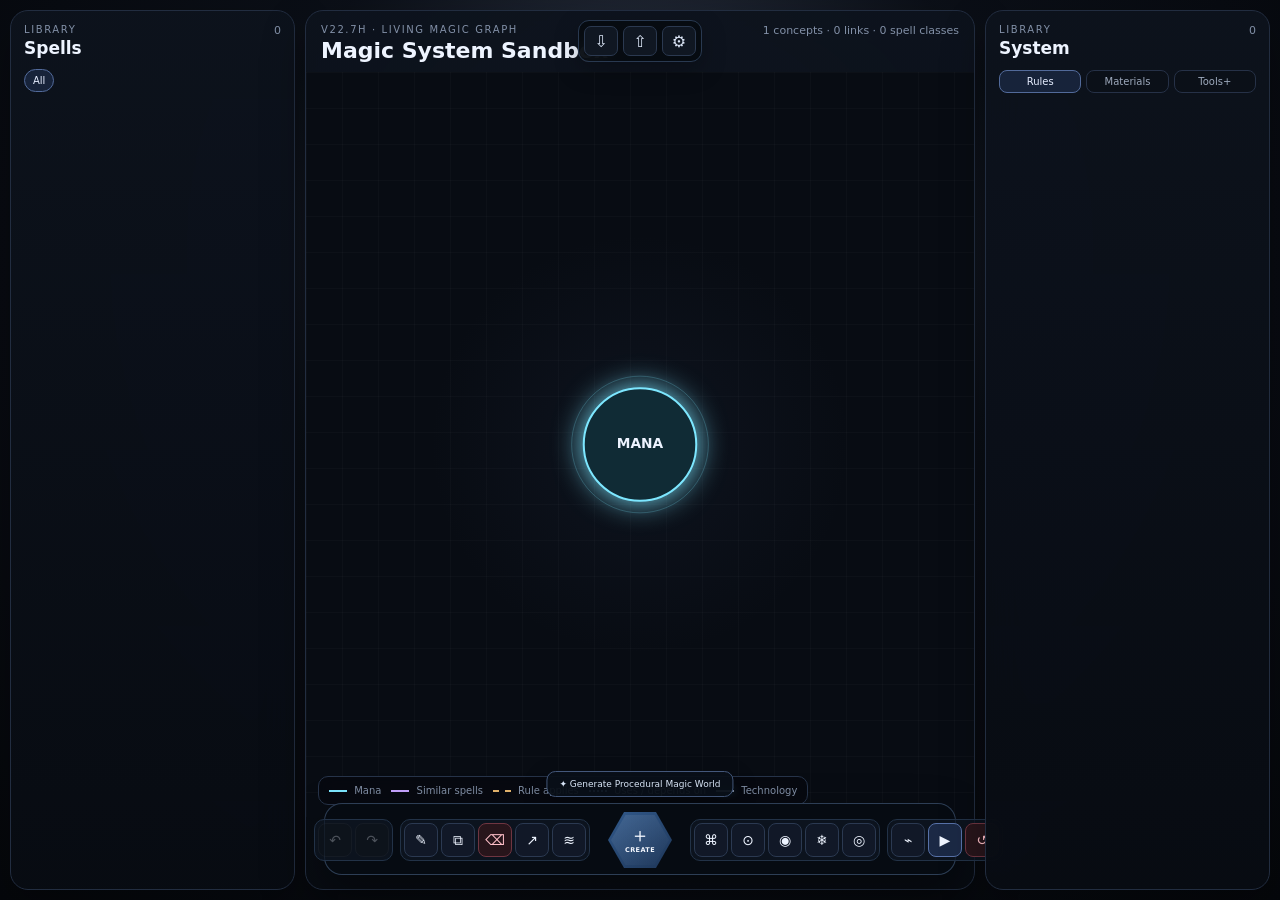
==== docs/index.html @ ac9bc334 "renamed main file to fix (hopefully)" ====
<!doctype html>
<html lang="en">
<head>
<meta charset="utf-8">
<meta name="viewport" content="width=device-width,initial-scale=1">
<title>Magic System Sandbox v22.7h</title>
<link rel="stylesheet" href="css/base.css">
<link rel="stylesheet" href="css/graph.css">
<link rel="stylesheet" href="css/components.css">
</head>
<body>
<audio id="uiClickSound" preload="auto" src="assets/ui-click.mp3"></audio>
<main class="app">
  <aside class="sidebar left">
    <div class="side-title">
      <div>
        <div class="eyebrow">Library</div>
        <h2>Spells</h2>
      </div>
      <span id="spellCount" class="count">0</span>
    </div>
    <div id="classFilters" class="class-filters"></div>
    <div id="spellList" class="library-list"></div>
  </aside>

  <section class="center">
    <header class="topbar">
      <div>
        <div class="eyebrow">V22.7h · Living magic graph</div>
        <h1>Magic System Sandbox</h1>
      </div>
      <div class="status">
        <span id="systemStats">1 node</span>
      </div>
    </header>

    <div class="top-actions" aria-label="Project controls">
        <button id="saveProjectBtn" class="top-action" title="Save graph to a file">⇩<span>Save</span></button>
        <button id="loadProjectBtn" class="top-action" title="Load a saved graph">⇧<span>Load</span></button>
        <button id="settingsBtn" class="top-action" title="Settings">⚙<span>Settings</span></button>
        <input id="loadProjectInput" type="file" accept=".json,.magicgraph" class="hidden">
      </div>
      <div class="graph-wrap">
      <canvas id="graph"></canvas>
      

      <div class="legend">
        <span><i class="line mana"></i> Mana</span>
        <span><i class="line similar"></i> Similar spells</span>
        <span><i class="line applies"></i> Rule applies</span>
        <span><i class="line uses"></i> Uses / depends on</span>
        <span><i class="line technology"></i> Technology</span>
      </div>

      <div id="selectionCard" class="selection-card hidden"></div>

      <div id="createMenu" class="create-menu hidden">
        <div class="eyebrow">Create</div>
        <div class="create-help">
          Build any part of your magic system here. Fields are intentionally flexible:
          spell classes can be anything you invent (Charm, Tool, Ritual, Curse, etc.),
          and names you type into compatibility, composition, source, or requirements can create automatic connections.
        </div>
        <div class="create-grid">
          <button data-create="spell" title="Spell"><b>✦</b><span>Spell</span><small>Castable magic with class, intent, structure, morality and effects.</small></button>
          <button data-create="rule" title="Rule"><b>◇</b><span>Rule</span><small>Laws, restrictions, exceptions, and class-specific behavior.</small></button>
          <button data-create="material" title="Material"><b>◆</b><span>Material</span><small>Magical substances, ingredients, metals, woods and crystals.</small></button>
          <button data-create="magicalObject" title="Magical Object"><b>⌁</b><span>Magical Object</span><small>Wands, artifacts, focuses, enchanted devices and relics.</small></button>
          <button data-create="technique" title="Technique"><b>⟡</b><span>Technique</span><small>Casting methods, disciplines, movements and trained skills.</small></button>
          <button data-create="principle" title="Principle"><b>◈</b><span>Principle</span><small>Underlying magical theories and fundamental behavior.</small></button>
          <button data-create="structure" title="Structure"><b>▦</b><span>Structure</span><small>Schools, governments, guilds, ministries, academies and organizations.</small></button>
          <button data-create="organization" title="Organization"><b>♜</b><span>Organization</span><small>Empires, governments, guilds, companies, orders, alliances and factions.</small></button>
          <button id="createCivilizationUtil" title="Civilization Utils"><b>⌘</b><span>Civilization Utils</span><small>Languages, currencies, diseases, and reusable civilization systems.</small></button>
          <button data-create="life" title="Life"><b>♧</b><span>Life</span><small>Magical species, creatures, plants, beings and magical biology.</small></button>
          <button data-create="place" title="Place"><b>⌖</b><span>Place</span><small>Cities, settlements, schools, countries, dimensions, buildings, landmarks and magical regions.</small></button>
        </div>
        <label class="create-hub-choice">
          <input id="createHubToggle" type="checkbox">
          <span><b>Create Hub</b><small>Create an editable category hub instead of a normal node. Spells already organize themselves through Spell Classes.</small></span>
        </label>
      </div>

      <div id="civilizationUtilModal" class="modal hidden">
        <div class="modal-card civ-util-picker">
          <div class="modal-head">
            <div><div class="eyebrow">V22 Civilization Utils</div><h2>Create Utility</h2></div>
            <button id="closeCivilizationUtil" class="icon-btn">×</button>
          </div>
          <div class="civ-util-grid">
            <button data-civ-util="language"><b>文</b><span>Language</span><small>Scripts, sounds, words and translation mappings.</small></button>
            <button data-civ-util="currency"><b>¤</b><span>Currency</span><small>Symbols, USD equivalents, subdivisions and backing.</small></button>
            <button data-civ-util="disease"><b>✣</b><span>Disease</span><small>Spread, severity, duration, susceptibility and cures.</small></button>
            <button data-civ-util="calendar"><b>◷</b><span>Calendar</span><small>Years, months, eras, holidays and dating conventions.</small></button>
            <button data-civ-util="measurement"><b>↔</b><span>Measurement</span><small>Distance, mass, temperature and civilization-specific units.</small></button>
            <button data-civ-util="legalCode"><b>§</b><span>Legal Code</span><small>Laws, punishments, rights and legal traditions.</small></button>
            <button data-civ-util="rankSystem"><b>♛</b><span>Rank System</span><small>Military, guild, government or social ranks.</small></button>
            <button data-civ-util="communication"><b>⌁</b><span>Communication</span><small>Postal, magical, radio, network or interstellar communication systems.</small></button>
            <button data-civ-util="naming"><b>A</b><span>Naming System</span><small>Names, titles, family patterns and generated naming conventions.</small></button>
            <button id="openSymbolLibrary"><b>✎</b><span>Symbol Library</span><small>Draw reusable symbols for languages, currencies and future utilities.</small></button>
          </div>
        </div>
      </div>

      <div id="symbolLibraryModal" class="modal hidden">
        <div class="modal-card symbol-library-card">
          <div class="modal-head"><div><div class="eyebrow">V22 Shared Assets</div><h2>Symbol Library</h2></div><button id="closeSymbolLibrary" class="icon-btn">×</button></div>
          <div class="symbol-workbench">
            <div class="symbol-painter">
              <div class="symbol-toolbar">
                <button class="symbol-tool active" data-symbol-tool="brush" title="Brush">✎</button>
                <button class="symbol-tool" data-symbol-tool="line" title="Line">╱</button>
                <button class="symbol-tool" data-symbol-tool="circle" title="Circle">○</button>
                <button class="symbol-tool" data-symbol-tool="rect" title="Rectangle">□</button>
                <button class="symbol-tool" data-symbol-tool="fill" title="Fill">▣</button>
                <button class="symbol-tool" data-symbol-tool="eraser" title="Eraser">⌫</button>
                <button id="symbolUndo" title="Undo">↶</button>
                <button id="symbolRedo" title="Redo">↷</button>
                <button id="symbolImportButton" title="Import image">⇧</button>
                <input id="symbolImport" type="file" accept="image/*" hidden>
                <button id="clearSymbol" title="Clear">×</button>
              </div>
              <div class="symbol-settings">
                <label>Color <input id="symbolColor" type="color" value="#f1f5ff"></label>
                <label>Width <input id="symbolWidth" type="range" min="1" max="40" value="10"></label>
              </div>
              <canvas id="symbolCanvas" width="256" height="256"></canvas>
              <div class="symbol-actions"><button id="saveSymbol" class="primary">Save Symbol</button></div>
            </div>
            <div class="symbol-meta">
              <label>Name<input id="symbolName" placeholder="e.g. Vorian A, Cuple Sign"></label>
              <p>Draw with the pointer. Saved symbols can be reused by Languages and Currencies.</p>
              <div id="symbolLibraryList" class="symbol-library-list"></div>
            </div>
          </div>
        </div>
      </div>
      <div id="editorModal" class="modal hidden">
        <div class="editor-shell">
          <div class="modal-card editor-main-card">
            <div class="modal-head">
              <div>
                <div class="eyebrow" id="editorKindLabel">Create</div>
                <div class="editor-title-line">
                  <h2 id="editorTitle">New Node</h2>
                  <button id="previewAutoConnections" class="title-icon-btn" title="Auto-Connections">⌁<span>Auto-Connections</span></button>
                </div>
              </div>
              <button id="closeEditor" class="icon-btn">×</button>
            </div>
            <div id="editorBody"></div>
            <div class="modal-actions editor-actions">
              <button id="inspireEditor" class="spark-btn" title="Fill blank fields with a coherent example">✦ Inspire</button>
              <button id="saveEditor" class="primary">Save</button>
              <button id="cancelEditor" class="ghost">Cancel</button>
            </div>
          </div>

          <aside id="planetPalettePanel" class="planet-palette-panel hidden">
            <div class="auto-panel-head">
              <div><div class="eyebrow">Planet Place</div><h3>Color Map</h3></div>
              <button id="closePlanetPalette" class="icon-btn">×</button>
            </div>
            <p class="auto-panel-help">Controls the procedural globe used when this Place is entered as a Planet or Moon.</p>

            <div class="planet-body-options">
              <label class="life-check"><input id="ePlanetIsMoon" type="checkbox"><span><b>Moon</b><small>A planetary-class body orbiting another authored Planet / Moon.</small></span></label>
              <label id="moonOrbitingWrap" class="moon-orbiting-wrap hidden">Orbiting
                <select id="eMoonOrbiting"><option value="">Choose parent body…</option></select>
              </label>
              <label class="life-check"><input id="ePlanetGasGiant" type="checkbox"><span><b>Gas Giant</b><small>Replace land/ocean terrain with atmospheric gas bands.</small></span></label>
            </div>

            <div id="terrestrialPaletteControls">
            <div class="planet-palette-group">
              <b>Land palette</b>
              <label>Primary <input id="ePlanetLandColor" type="color" value="#5d8f5a"></label>
              <label>Secondary <input id="ePlanetLandColor2" type="color" value="#78915b"></label>
              <label>Accent <input id="ePlanetLandColor3" type="color" value="#8d8655"></label>
            </div>
            <div class="planet-palette-group">
              <b>Ocean palette</b>
              <label>Primary <input id="ePlanetOceanColor" type="color" value="#315f9f"></label>
              <label>Deep ocean <input id="ePlanetOceanColor2" type="color" value="#102f58"></label>
            </div>
            <div class="planet-coverage">
              <label>Land amount <output id="ePlanetLandCoverageOut">45%</output>
                <input id="ePlanetLandCoverage" type="range" min="0" max="100" step="1" value="45">
              </label>
              <label>Ocean amount <output id="ePlanetOceanCoverageOut">55%</output>
                <input id="ePlanetOceanCoverage" type="range" min="0" max="100" step="1" value="55">
              </label>
            </div>
            <label class="life-check"><input id="ePlanetLandEnabled" type="checkbox" checked><span><b>Land enabled</b><small>Disable for ocean worlds.</small></span></label>
            <label class="life-check"><input id="ePlanetOceanEnabled" type="checkbox" checked><span><b>Oceans enabled</b><small>Disable for dry worlds.</small></span></label>
            </div>

            <div id="gasGiantPaletteControls" class="gas-giant-palette hidden">
              <div class="life-role-title">Gas Palette</div>
              <p class="auto-panel-help">Atmospheric bands wrap around the whole globe.</p>
              <div class="planet-palette-group">
                <label>Primary <input id="ePlanetGasColor" type="color" value="#d6b783"></label>
                <label>Secondary <input id="ePlanetGasColor2" type="color" value="#a87a58"></label>
                <label>Accent <input id="ePlanetGasColor3" type="color" value="#eee0b5"></label>
              </div>
              <label>Band contrast <output id="ePlanetGasContrastOut">55%</output>
                <input id="ePlanetGasContrast" type="range" min="0" max="100" value="55">
              </label>
            </div>

            <div class="planet-cloud-controls">
              <div class="life-role-title">Cloud Layer</div>
              <label class="life-check"><input id="ePlanetCloudsEnabled" type="checkbox" checked><span><b>Clouds enabled</b><small>Procedural cloud cover over the planet.</small></span></label>
              <label>Cloud color <input id="ePlanetCloudColor" type="color" value="#eef8ff"></label>
              <label>Cloud coverage <output id="ePlanetCloudCoverageOut">45%</output><input id="ePlanetCloudCoverage" type="range" min="0" max="100" value="45"></label>
              <label>Cloud opacity <output id="ePlanetCloudOpacityOut">38%</output><input id="ePlanetCloudOpacity" type="range" min="0" max="100" value="38"></label>
            </div>
          </aside>

          <aside id="solarSystemEditorPanel" class="solar-system-editor-panel hidden">
            <div class="auto-panel-head">
              <div><div class="eyebrow">Solar System Place</div><h3>Solar System Editor</h3></div>
              <button id="closeSolarSystemEditor" class="icon-btn">×</button>
            </div>
            <p class="auto-panel-help">Author the important parts of this system. Anything you do not specify remains procedural in the viewer.</p>

            <div class="system-editor-section">
              <b>Primary Star</b>
              <label>Star name <input id="eSystemStarName" type="text" placeholder="e.g. Sol, Arcturus, Veyra"></label>
              <label>Spectral preset
                <select id="eSystemStarPreset">
                  <option value="M">M · Red dwarf</option>
                  <option value="K">K · Orange</option>
                  <option value="G" selected>G · Yellow</option>
                  <option value="F">F · Yellow-white</option>
                  <option value="A">A · White</option>
                  <option value="B">B · Blue-white</option>
                  <option value="O">O · Blue</option>
                  <option value="custom">Custom</option>
                </select>
              </label>
              <div class="star-color-row">
                <label>Core <input id="eSystemStarColor" type="color" value="#ffe08a"></label>
                <label>Glow <input id="eSystemStarGlow" type="color" value="#ffbe55"></label>
              </div>
            </div>

            <div class="system-editor-section">
              <div class="section-title-row"><b>Additional Stars</b><small>Binary / multiple-star systems</small></div>
              <div id="systemAdditionalStars" class="system-additional-stars"></div>
              <button id="addSystemStar" type="button" class="compact-action">＋ Add Star</button>
              <small class="side-note">Each additional star is saved as a real Star Place contained by this system.</small>
            </div>

            <div class="system-editor-section">
              <div class="section-title-row"><b>Existing members</b><small>Planets / Stars already in your graph</small></div>
              <div id="systemMemberList" class="system-member-list"></div>
            </div>

            <div class="system-editor-section">
              <div class="section-title-row"><b>Procedural planets</b><small>Viewer-only</small></div>
              <label>Procedural planet count <input id="eSystemGeneratePlanets" type="number" min="0" max="24" step="1" value="0"></label>
              <small class="side-note">These are generated only in the Solar System viewer. They do not create graph nodes. Authored planets are added on top of this count.</small>
            </div>
          </aside>

          <aside id="starEditorPanel" class="star-editor-panel hidden">
            <div class="auto-panel-head">
              <div><div class="eyebrow">Star Place</div><h3>Star Editor</h3></div>
              <button id="closeStarEditor" class="icon-btn">×</button>
            </div>
            <p class="auto-panel-help">Choose a spectral preset or customize the star's visible colors.</p>
            <label>Spectral preset
              <select id="eStarPreset">
                <option value="M">M · Red dwarf</option>
                <option value="K">K · Orange</option>
                <option value="G">G · Yellow</option>
                <option value="F">F · Yellow-white</option>
                <option value="A">A · White</option>
                <option value="B">B · Blue-white</option>
                <option value="O">O · Blue</option>
                <option value="custom">Custom</option>
              </select>
            </label>
            <div class="star-palette-grid">
              <label>Core color <input id="eStarColor" type="color" value="#ffe08a"></label>
              <label>Outer color <input id="eStarColor2" type="color" value="#ffc85a"></label>
              <label>Glow color <input id="eStarGlow" type="color" value="#ffb347"></label>
            </div>
            <label>Relative size <input id="eStarSize" type="range" min="0.4" max="3" step="0.05" value="1"></label>
            <output id="eStarSizeOut">1.00×</output>
          </aside>

          <aside id="megastructureEditorPanel" class="megastructure-editor-panel hidden">
            <div class="auto-panel-head">
              <div><div class="eyebrow">Structure</div><h3>Megastructure Editor</h3></div>
              <button id="closeMegastructureEditor" class="icon-btn">×</button>
            </div>
            <p id="megaEditorIntro" class="auto-panel-help">Choose how this megastructure exists in the world.</p>

            <div id="megaTypeChooser" class="mega-type-chooser">
              <div class="life-role-title">Choose type</div>
              <button id="chooseSeparateMega" type="button">
                <b>Separate Megastructure</b>
                <small>An independent constructed object with its own 3D geometry.</small>
              </button>
              <button id="chooseAttachedMega" type="button">
                <b>Attached Megastructure</b>
                <small>Paints/deforms a Planet, Star, Solar System, or Galaxy host.</small>
              </button>
            </div>

            <div id="megaEditorBody" class="hidden">
            <div class="mega-compact-grid">
            <label>Megastructure scale
              <select id="eMegastructureScale">
                <option value="planetary">Planetary</option>
                <option value="stellar">Stellar</option>
                <option value="solar-system">Solar System</option>
                <option value="galaxy">Galaxy</option>
              </select>
            </label>

            <label>Visual mode
              <select id="eMegaVisualStyle">
                <option value="surface-paint">Painted Surface</option>
                <option value="ring">Orbital Ring</option>
                <option value="shell">Shell / Armor</option>
                <option value="lattice">Paint + Lattice</option>
                <option value="spire">Paint + Spire / Beam</option>
                <option value="swarm">Paint + Swarm</option>
              </select>
            </label>
            </div>

            <div class="mega-palette-grid mega-palette-grid-compact">
              <label>Primary <input id="eMegaColor" type="color" value="#6fdcff"></label>
              <label>Secondary <input id="eMegaColor2" type="color" value="#b8f2ff"></label>
              <label>Glow <input id="eMegaGlow" type="color" value="#73e8ff"></label>
            </div>

            <div class="mega-dominant-debug-panel" id="megaDominantDebugPanel">
              <div class="mega-debug-head">
                <div>
                  <strong>Dominant Color</strong>
                  <small>Seam backfill diagnostic</small>
                </div>
                <span class="mega-debug-badge" id="megaDominantDebugPercent">—%</span>
              </div>
              <div class="mega-debug-body">
                <div class="mega-debug-swatch" id="megaDominantDebugSwatch"></div>
                <div class="mega-debug-values">
                  <b id="megaDominantDebugHex">Not calculated yet</b>
                  <small id="megaDominantDebugSamples">Waiting for texture analysis</small>
                </div>
              </div>
            </div>

            <div class="mega-painter">
              <div class="section-title-row"><b>Megastructure Paint</b><small>Saved with this Structure</small></div>
              <div class="mega-paint-toolbar mega-paint-toolbar-compact">
                <button type="button" class="mega-paint-tool active" data-tool="brush" title="Brush">✎</button>
                <button type="button" class="mega-paint-tool" data-tool="line" title="Line">╱</button>
                <button type="button" class="mega-paint-tool" data-tool="circle" title="Circle">○</button>
                <button type="button" class="mega-paint-tool" data-tool="rect" title="Rectangle">□</button>
                <button type="button" class="mega-paint-tool" data-tool="fill" title="Fill">▣</button>
                <button type="button" class="mega-paint-tool" data-tool="eraser" title="Eraser">⌫</button>
                <button id="eMegaEraserMode" type="button" title="Eraser mode: Object">Object</button>
                <button id="eMegaPaintUndo" type="button" title="Undo painter action">↶</button>
                <button id="eMegaPaintRedo" type="button" title="Redo painter action">↷</button>
                <button id="eMegaImportButton" type="button" title="Import image">⇧</button>
                <input id="eMegaImport" type="file" accept="image/*" hidden>
                <button id="eMegaHeightMode" type="button" title="Toggle Height Map">↕</button>
                <button id="eMegaExpandPaint" type="button" title="Expand painter">⛶</button>
                <button id="eMegaClearPaint" type="button" title="Clear current layer">×</button>
              </div>
              <div class="mega-paint-settings mega-paint-settings-compact">
                <label>Paint color <input id="eMegaPaintColor" type="color" value="#6fdcff"></label>
                <label>Width <input id="eMegaPaintWidth" type="range" min="1" max="40" step="1" value="8"></label>
                <label>Imported size <input id="eMegaImportScale" type="range" min="10" max="100" step="1" value="45"></label>
              </div>
              <div id="megaHeightSettings" class="mega-height-settings hidden">
                <label>Height / indent <output id="eMegaHeightOut">+25</output>
                  <input id="eMegaHeight" type="range" min="-100" max="100" step="1" value="25">
                </label>
                <small>Positive values raise the surface. Negative values create indents.</small>
              </div>
              <div class="mega-paint-workspace">
                <div class="mega-paint-stage">
                  <canvas id="megaPaintCanvas" width="768" height="384"></canvas>
                  <canvas id="megaPlanetGuide" width="768" height="384" aria-hidden="true"></canvas>
                </div>
                <div class="mega-icon-preview-wrap">
                  <b>Solar System icon preview</b>
                  <canvas id="megaIconPreview" width="120" height="120"></canvas>
                  <small>The planet guide is visual only — it cannot intercept painting.</small>
                </div>
              </div>
              <small class="side-note">Your paint is baked into one solid texture when saved. Height Map is a separate deformation layer.</small>
            </div>

            <label>Pattern
              <select id="eMegaPattern">
                <option value="solid">Solid</option>
                <option value="panels">Panels</option>
                <option value="bands">Bands</option>
                <option value="grid">Grid</option>
              </select>
            </label>

            <label>Coverage / visual size <output id="eMegaCoverageOut">25%</output>
              <input id="eMegaCoverage" type="range" min="1" max="100" step="1" value="25">
            </label>

            <label>Opacity <output id="eMegaOpacityOut">80%</output>
              <input id="eMegaOpacity" type="range" min="10" max="100" step="1" value="80">
            </label>
            <label>Detail Level
              <select id="eMegaDetailLevel">
                <option value="1">1 · Coarse</option><option value="2">2 · Normal</option>
                <option value="3" selected>3 · Fine</option><option value="4">4 · Very Fine</option>
                <option value="5">5 · Extreme</option>
              </select>
            </label>
            <label>Cloud Layering
              <select id="eMegaCloudLayer">
                <option value="below">Clouds below megastructure</option>
                <option value="above" selected>Clouds above megastructure</option>
              </select>
            </label>

            <div id="megaAttachmentStatus" class="mega-attachment-status"></div>

            <div id="createdMegastructureControls" class="created-mega-controls hidden">
              <div class="life-role-title">Separate Megastructure</div>
              <p class="side-note">This object exists independently. Link it to a Place to anchor it there, or leave it unlinked for procedural placement.</p>
              <p class="side-note">This megastructure has no same-scale host, so it exists as its own constructed object.</p>

              <label>Created object shape
                <select id="eCreatedMegaShape">
                  <option value="sphere">Sphere</option>
                  <option value="ring">Ring</option>
                  <option value="disc">Disc</option>
                  <option value="cube">Cube</option>
                  <option value="cylinder">Cylinder</option>
                  <option value="torus">Torus</option>
                </select>
              </label>

              <label>Relative object size <output id="eCreatedMegaSizeOut">1.00×</output>
                <input id="eCreatedMegaSize" type="range" min="0.25" max="4" step="0.05" value="1">
              </label>

              <div class="created-mega-3d-help">
                <b>2D Megastructure Blueprint</b>
                <small>Paint the megastructure as a flat design. The planet outline shows its real relative size.</small>
              </div>
              <div class="created-mega-face-title">Surface / Face</div>
              <div id="createdMegaFaceTabs" class="created-mega-face-tabs"></div>
            </div>

            <div class="mega-surface-anchor">
              <b>Planet surface anchor</b>
              <label>Latitude <output id="eMegaLatOut">0°</output>
                <input id="eMegaLat" type="range" min="-90" max="90" step="1" value="0">
              </label>
              <label>Longitude <output id="eMegaLonOut">0°</output>
                <input id="eMegaLon" type="range" min="-180" max="180" step="1" value="0">
              </label>
              <small>Used by planetary Surface Paint, Lattice, and Spire styles.</small>
            </div>
            </div>
          </aside>

          <aside id="autoConnectionsPanel" class="auto-connections-panel auto-connections-drawer hidden">
            <div class="auto-panel-head">
              <div><div class="eyebrow">Before placement</div><h3>Auto-Connections</h3></div>
              <button id="closeAutoConnections" class="icon-btn">×</button>
            </div>
            <p class="auto-panel-help">Review exactly what will be connected when this node is saved. Delete a proposed link or edit it with the same relationship editor used by the Link tool.</p>
            <div id="autoConnectionsList"></div>
            <button id="refreshAutoConnections" class="ghost auto-refresh">↻ Recalculate from fields</button>
          </aside>
        </div>
      </div>
    </div>





      <div id="manualEventModal" class="modal hidden">
        <div class="modal-card manual-event-card">
          <div class="modal-head"><div><div class="eyebrow">Author History</div><h2>Create Timeline Event</h2></div><button id="closeManualEvent" class="icon-btn">×</button></div>
          <div class="manual-event-grid">
            <label>Year<input id="manualEventYear" type="number" step="1"></label>
            <label>Kind<input id="manualEventKind" value="Historical Event" placeholder="Battle, Discovery, Treaty..."></label>
            <label class="full">Title<input id="manualEventTitle" placeholder="Luke Skywalker destroys the Death Star"></label>
            <label class="full">What happens<textarea id="manualEventText" rows="4" placeholder="Luke Skywalker, with help from the Rebel Alliance, destroys the Death Star..."></textarea></label>
            <label>Tone<select id="manualEventTone"><option value="normal">Neutral</option><option value="breakthrough">Positive</option><option value="crisis">Negative</option><option value="major">Major</option></select></label>
            <label>Location<select id="manualEventLocation"><option value="">Automatic / none</option></select></label>
            <div class="full"><b class="manual-subhead">Related nodes / participants</b><div id="manualEventNodes" class="manual-node-picker"></div></div>
            <div class="full manual-impact-grid">
              <label>Population %<input id="manualImpactPopulation" type="number" step="1" value="0"></label>
              <label>Stability<input id="manualImpactStability" type="number" step="1" value="0"></label>
              <label>Economy<input id="manualImpactEconomy" type="number" step="1" value="0"></label>
              <label>Knowledge<input id="manualImpactKnowledge" type="number" step="1" value="0"></label>
              <label>Danger<input id="manualImpactDanger" type="number" step="1" value="0"></label>
              <label>Technology<input id="manualImpactTechnology" type="number" step="1" value="0"></label>
            </div>
          </div>
          <div class="modal-actions"><button id="saveManualEvent" class="primary">Add to History</button><button id="cancelManualEvent" class="ghost">Cancel</button></div>
        </div>
      </div>

      <div id="simulationModal" class="modal hidden worldbuilder-modal v223-fullscreen-sim">
        <div class="simulation-fullscreen-shell">
          <header class="sim-topbar sim-topbar-compact">
            <div class="sim-brand sim-civilization-identity">
              <div class="eyebrow">V22.6 · Living History</div>
              <label class="sim-civ-name-field">
                <span>Civilization</span>
                <input id="simCivName" value="Aetheria">
              </label>
            </div>

            <div class="sim-top-controls sim-top-controls-compact">
              <label>Starting Era
                <select id="simEra">
                  <option>Founding</option>
                  <option>Early Kingdoms</option>
                  <option>Arcane Renaissance</option>
                  <option>Industrial Magic</option>
                </select>
              </label>

              <label>Initial Scale
                <select id="simScale">
                  <option value="small">Small Realm</option>
                  <option value="medium" selected>Kingdom</option>
                  <option value="large">Large Civilization</option>
                </select>
              </label>

              <div class="sim-top-runbar sim-top-runbar-compact">
                <button id="runSimulation" class="primary sim-new-civ-btn">▶ New Civilization</button>
                <button id="simStep1" class="sim-icon-btn" title="+1 Year">+1</button>
                <button id="simStep10" class="sim-icon-btn" title="+10 Years">+10</button>
                <button id="simStep100" class="sim-icon-btn" title="+100 Years">+100</button>
                <button id="simStep1000" class="sim-icon-btn" title="+1000 Years">+1K</button>
                <button id="simAuto" class="sim-icon-btn" title="Auto simulation">▶</button>
                <button id="createTimelineEvent" class="sim-icon-btn" title="Create Timeline Event">＋</button>
              </div>
            </div>

            <button id="closeSimulation" class="icon-btn sim-close-fullscreen" title="Close Simulation">×</button>
          </header>

          <div class="sim-main-layout">
            <aside class="sim-left-column">
              <section id="rapidEventsPanel" class="rapid-events-panel v223-rapid">
                <div class="rapid-events-head">
                  <div><span>LIVE</span><b>Rapid Events</b></div>
                  <button id="toggleRapidEvents">−</button>
                </div>
                <div id="rapidEventsList" class="rapid-events-list"></div>
              </section>

              <section id="simMapDock" class="sim-map-dock planet-view-panel permanent-planet">
                <div class="planet-panel-head sim-map-restored-head">
                  <div class="sim-map-title-block">
                    <div class="eyebrow" id="planetScaleEyebrow">Universe</div>
                    <h3 id="planetName">Universe Map</h3>
                    <span id="planetMeta">Generating world…</span>
                    <div id="galacticCoordinates" class="galactic-coordinates"></div>

                    <div id="historyMapControls" class="history-map-controls">
                      <button id="historyMapToggle" type="button">◷ History</button>
                      <div id="historyMapScrubber" class="history-map-scrubber hidden">
                        <button id="historyMapLive" type="button">LIVE</button>
                        <input id="historyMapYear" type="range" min="0" max="0" value="0">
                        <output id="historyMapYearOut">Year 0</output>
                      </div>
                    </div>
                  </div>

                  <div class="planet-panel-actions sim-map-head-actions">
                    <button id="regenPlanet" class="ghost" title="Regenerate map">↻</button>
                    <button id="planetHome" class="ghost" title="Center map">◎</button>
                    <button id="toggleSimMap" type="button" class="ghost" title="Open map fullscreen">▣</button>
                    <button id="closeSimMapFullscreen" type="button" class="icon-btn hidden" title="Close fullscreen map">×</button>
                  </div>
                </div>

                <div class="planet-stage sim-embedded-planet-stage">
                  <canvas id="planetCanvas"></canvas>
                  <div class="planet-hint">Drag to navigate · Scroll to zoom</div>
                  <div id="planetTooltip" class="planet-tooltip hidden"></div>
                </div>
              </section>
            </aside>

            <main class="sim-center-column">
              <div class="sim-center-header">
                <div id="simSummary" class="sim-summary"></div>

                <div class="sim-dashboard">
                  <div class="sim-stat"><b id="simPop">—</b><span>Population</span></div>
                  <div class="sim-stat"><b id="simStability">—</b><span>Stability</span></div>
                  <div class="sim-stat"><b id="simKnowledge">—</b><span>Arcane Knowledge</span></div>
                  <div class="sim-stat"><b id="simEconomy">—</b><span>Magic Economy</span></div>
                  <div class="sim-stat"><b id="simDanger">—</b><span>Arcane Risk</span></div>
                  <div class="sim-stat"><b id="simTech">—</b><span>Technology</span></div>
                </div>
              </div>

              <section class="sim-timeline-shell">
                <div class="sim-timeline-head">
                  <div>
                    <div class="eyebrow">History</div>
                    <h3>Timeline</h3>
                  </div>
                  <button id="manualEventInline" type="button" class="ghost">＋ Create Event</button>
                </div>
                <div id="simTimeline" class="sim-timeline"></div>
              </section>
            </main>

            <aside class="sim-right-column">
              <div class="sim-inspector-fixed-head">
                <div>
                  <div class="eyebrow">Simulation Inspector</div>
                  <h3 id="simInspectorTitle">World Analysis</h3>
                </div>
                <span class="sim-inspector-live-dot" title="Live simulation"></span>
              </div>

              <div class="sim-inspector-tabs">
                <button class="sim-side-tab active" data-sim-side="world">World State</button>
                <button class="sim-side-tab" data-sim-side="society">Society</button>
                <button class="sim-side-tab" data-sim-side="research">Research</button>
                <button class="sim-side-tab event-tab-button" data-sim-side="event">Event</button>
              </div>

              <div class="sim-side-content">
                <div id="simWorld" class="sim-world"></div>
                <div id="simSociety" class="sim-world hidden"></div>
                <div id="simResearch" class="sim-world hidden"></div>

                <div id="eventInspector" class="sim-world sim-event-inspector-tab hidden">
                  <div class="event-tab-toolbar">
                    <div>
                      <div class="eyebrow">Historical Event</div>
                      <b>Event Inspector</b>
                    </div>
                    <button id="closeEventInspector" class="icon-btn" title="Back to previous inspector">←</button>
                  </div>
                  <div id="eventInspectorBody" class="event-inspector-body"></div>
                </div>
              </div>

              <aside id="simulationInspector" class="simulation-inspector-panel hidden">
                <div class="event-inspector-head">
                  <div><div class="eyebrow">Live Simulation</div><h3>Node Inspector</h3></div>
                  <button id="closeSimulationInspector" class="icon-btn">×</button>
                </div>
                <div id="simulationInspectorBody" class="event-inspector-body"></div>
              </aside>

              <aside id="placeInspector" class="place-inspector-panel hidden">
                <div class="event-inspector-head">
                  <div><div class="eyebrow">Physical Place</div><h3>Place Inspector</h3></div>
                  <button id="closePlaceInspector" class="icon-btn">×</button>
                </div>
                <div id="placeInspectorBody" class="event-inspector-body"></div>
              </aside>

              <div id="simRegions" class="sim-world hidden"></div>
              <div id="simCivGraph" class="sim-civgraph hidden"><canvas id="civGraphCanvas"></canvas></div>
            </aside>
          </div>
        </div>
      </div>

      <div id="auditModal" class="modal hidden">
        <div class="modal-card">
          <div class="modal-head">
            <div>
              <div class="eyebrow">System analysis</div>
              <h2>Magic System Audit</h2>
            </div>
            <button id="closeAudit" class="icon-btn">×</button>
          </div>
          <div id="auditBody" class="audit-body"></div>
        </div>
      </div>

      <div id="settingsModal" class="modal hidden">
        <div class="modal-card link-card">
          <div class="modal-head">
            <div>
              <div class="eyebrow">Graph physics</div>
              <h2>Settings</h2>
            </div>
            <button id="closeSettings" class="icon-btn">×</button>
          </div>
          <div class="editor-grid">
            <label class="full">Node pull strength <span id="pullStrengthValue">100%</span>
              <input id="pullStrengthSlider" type="range" min="0" max="200" value="100" step="5">
            </label>
            <label class="full">Large-graph weakening <span id="largeGraphValue">100%</span>
              <input id="largeGraphSlider" type="range" min="0" max="200" value="100" step="5">
            </label>
            <label>Collision strength
              <select id="collisionStrength">
                <option value="0.5">Soft</option>
                <option value="1" selected>Normal</option>
                <option value="1.5">Strong</option>
                <option value="2">Very Strong</option>
              </select>
            </label>
            <label>Global rule pull
              <select id="globalRulePull">
                <option value="0.2">Very Weak</option>
                <option value="0.375" selected>3/8 Default</option>
                <option value="0.5">Half</option>
                <option value="0.75">Strong</option>
                <option value="1">Normal</option>
              </select>
            </label>
          </div>
          <div class="auto-connection-setting technology-setting">
            <div>
              <b>Technology System <small>(Experimental)</small></b>
              <p>Experimental feature. OFF by default. Enable civilization discoveries, the Technology Tree, and technological Magical Objects. Disabling preserves technology data but removes the live tree from the graph.</p>
            </div>
            <button id="technologyToggle" class="toggle-button">ON</button>
            <div id="technologyStatus" class="full setting-status">Technology simulation is active.</div>
          </div>
          <div class="auto-connection-setting">
            <div>
              <b>Automatic Connections</b>
              <p>Let the sandbox infer relationships from names, spell classes, rules, requirements, composition and compatibility.</p>
            </div>
            <button id="autoConnectionsToggle" class="toggle-button">ON</button>
            <div id="autoConnectionStatus" class="full setting-status">Automatic connections are active.</div>
          </div>
          <div class="modal-actions">
            <button id="resetPhysics" class="ghost">Reset physics</button>
            <button id="saveSettings" class="primary">Save settings</button>
          </div>
        </div>
      </div>

      <div id="autoConnectionModal" class="modal hidden">
        <div class="modal-card link-card">
          <div class="modal-head"><div><div class="eyebrow">Connection behavior</div><h2 id="autoConnectionTitle">Automatic Connections</h2></div><button id="closeAutoConnection" class="icon-btn">×</button></div>
          <p id="autoConnectionExplain" class="decision-copy"></p>
          <div id="autoConnectionChoices" class="decision-choices"></div>
        </div>
      </div>

      <div id="advancementModal" class="modal hidden">
  <div class="modal-card advancement-card">
    <div class="modal-head">
      <div><div class="eyebrow">Technology connection</div><h2>Edit Advancement</h2></div>
      <button id="closeAdvancement" class="icon-btn">×</button>
    </div>
    <div id="advancementPreview" class="link-preview"></div>
    <div class="advancement-editor">
      <label class="advancement-number-label">Advancement
        <input id="advancementValue" type="number" min="0" step="1" value="25" placeholder="e.g. 25, 500, 10000">
      </label>
      <small>No upper limit. Higher Advancement sits farther up the technology line; huge values are visually compressed so the tree stays usable.</small>
    </div>
    <div class="modal-actions">
      <button id="cancelAdvancement" class="ghost">Cancel</button>
      <button id="saveAdvancement" class="primary">Save Advancement</button>
    </div>
  </div>
</div>

<div id="connectionsModal" class="modal hidden">
        <div class="modal-card link-card">
          <div class="modal-head">
            <div>
              <div class="eyebrow">Selected node</div>
              <h2>Connections</h2>
            </div>
            <button id="closeConnections" class="icon-btn">×</button>
          </div>
          <div id="connectionsList" class="connections-list"></div>
        </div>
      </div>

      <div id="linkModal" class="modal hidden">
        <div class="modal-card link-card">
          <div class="modal-head">
            <div>
              <div class="eyebrow">Manual relationship</div>
              <h2>Create Link</h2>
            </div>
            <button id="closeLink" class="icon-btn">×</button>
          </div>
          <div class="editor-grid">
            <label>Relationship label
              <input id="linkLabel" placeholder="made of, requires, enables, derived from...">
            </label>
            <label>Line type
              <select id="linkType">
                <option value="direct">Direct</option>
                <option value="dependency">Dependency</option>
                <option value="influence">Influence</option>
                <option value="relationship">Relationship</option>
                <option value="similarity">Similarity</option>
                <option value="composition">Composition</option>
                <option value="restriction">Restriction</option>
                <option value="opposition">Opposition</option>
                <option value="flow">Flow</option>
                <option value="reference">Reference</option>
                <option value="creation">Creation</option>
                <option value="transformation">Transformation</option>
                <option value="containment">Containment</option>
                <option value="amplification">Amplification</option>
                <option value="cancellation">Cancellation</option>
              </select>
            </label>
            <div id="linkRelationshipFields" class="full relationship-link-fields hidden">
              <label>Relationship type
                <select id="linkRelationshipKind">
                  <option value="separate">Separate</option>
                  <option value="worksFor">Works for</option>
                  <option value="createdBy">Created by</option>
                </select>
              </label>
              <small id="linkRelationshipKindHelp">Independent groups. Positive relations create cooperation; negative relations create disputes, raids, or war.</small>
              <div class="relationship-slider-head"><b>Relationship</b><output id="linkRelationshipOut">0</output></div>
              <input id="linkRelationship" class="relationship-slider" type="range" min="-100" max="100" step="1" value="0">
              <small id="linkRelationshipText">Neutral / mixed relationship.</small>
            </div>
            <label>Strength
              <select id="linkStrength">
                <option value="solid">Solid</option>
                <option value="dashed">Dashed</option>
                <option value="dotted">Dotted</option>
              </select>
            </label>
            <label>Thickness
              <select id="linkThickness">
                <option value="1">Thin</option>
                <option value="1.6" selected>Normal</option>
                <option value="2.4">Strong</option>
                <option value="3.2">Heavy</option>
              </select>
            </label>
            <label>Direction
              <select id="linkDirection">
                <option value="forward">A → B</option>
                <option value="backward">A ← B</option>
                <option value="both">A ↔ B</option>
                <option value="none">Undirected</option>
              </select>
            </label>
            <div class="full link-preview" id="linkPreview"></div>
          </div>
          <div class="modal-actions">
            <button id="saveLink" class="primary">Create link</button>
            <button id="cancelLink" class="ghost">Cancel</button>
          </div>
        </div>
      </div>

    <div class="global-generator">
      <button id="generateMagicSystem" class="global-generator-btn" title="Generate a complete V22 magic world: magic, places, civilizations, organizations, utilities, economy and relationships">✦ Generate Procedural Magic World</button>
    </div>
    <div class="toolbar toolbar-v226">
      <div class="toolbar-wing toolbar-wing-left">
        <div class="toolbar-cluster toolbar-history-cluster">
          <button id="undoBtn" class="toolbtn history-btn" title="Undo (Ctrl/Cmd+Z)" disabled>↶<span>Undo</span></button>
          <button id="redoBtn" class="toolbtn history-btn" title="Redo (Ctrl/Cmd+Y or Cmd+Shift+Z)" disabled>↷<span>Redo</span></button>
        </div>

        <div class="toolbar-cluster toolbar-edit-cluster">
          <button id="editBtn" class="toolbtn">✎<span>Edit</span></button>
          <button id="cloneBtn" class="toolbtn" title="Clone selected node">⧉<span>Clone</span></button>
          <button id="deleteBtn" class="toolbtn danger-tool">⌫<span>Delete</span></button>
          <button id="linkBtn" class="toolbtn" title="Drag node → node to connect. Drag empty space → a connection to remove it.">↗<span>Link</span></button>
          <button id="connectionsBtn" class="toolbtn">≋<span>Connections</span></button>
        </div>
      </div>

      <div class="toolbar-create-center">
        <button id="createBtn" class="create-hex-btn" title="Create">
          <span class="create-hex-plus">＋</span>
          <span class="create-hex-label">Create</span>
        </button>
      </div>

      <div class="toolbar-wing toolbar-wing-right">
        <div class="toolbar-cluster toolbar-view-cluster">
          <button id="organizeBtn" class="toolbtn">⌘<span>Organize</span></button>
          <button id="fitBtn" class="toolbtn">⊙<span>Fit</span></button>
          <button id="inspectBtn" class="toolbtn">◉<span>Inspect</span></button>
          <button id="freezeBtn" class="toolbtn" title="Freeze dynamic movement">❄<span>Freeze</span></button>
          <button id="pulseBtn" class="toolbtn">◎<span>Pulse Web</span></button>
        </div>

        <div class="toolbar-cluster toolbar-system-cluster">
          <button id="auditBtn" class="toolbtn" title="Analyze magic system">⌁<span>Audit</span></button>
          <button id="simulateBtn" class="toolbtn strong" title="Simulate a civilization using this magic system">▶<span>Simulate</span></button>
          <button id="resetSystemBtn" class="toolbtn danger-tool" title="Reset magic system to Mana only">↺<span>Reset</span></button>
        </div>
      </div>
    </div></div>
  </section>

  <aside class="sidebar right">
    <div class="side-title">
      <div>
        <div class="eyebrow">Library</div>
        <h2>System</h2>
      </div>
      <span id="systemCount" class="count">0</span>
    </div>
    <div class="tabs">
      <button class="tab active" data-tab="rules">Rules</button>
      <button class="tab" data-tab="materials">Materials</button>
      <button class="tab" data-tab="tools">Tools+</button>
    </div>
    <div id="systemList" class="library-list"></div>
  </aside>
</main>
<div id="megaPainterBackdrop" class="mega-painter-backdrop hidden"></div>
<script src="js/data.js"></script>
<script src="js/graph.js"></script>
<script src="js/editors.js"></script>
<script src="js/app.js"></script>
</body>
</html>
---- docs/css/base.css ----
:root{
  --bg:#06080d;--panel:#0c121b;--panel-2:#111927;--panel-3:#0a0f17;
  --text:#eef4ff;--muted:#8290a7;--border:#222d40;--border-strong:#34435f;
  --accent:#9caeff;--mana:#7de7ff;--spell:#c6a4ff;--rule:#e6b66d;--material:#7ed4a7;
  --tool:#8db7ff;--technique:#f29fc3;--principle:#f0d36c;--danger:#ff8494;
}
*{box-sizing:border-box}
html,body{margin:0;height:100%;background:
radial-gradient(circle at 50% 28%,rgba(33,49,79,.48) 0,rgba(10,14,22,.92) 42%,#05070b 100%);
color:var(--text);font-family:Inter,ui-sans-serif,system-ui,Arial,sans-serif}
button,input,textarea,select{font:inherit}
button{cursor:pointer}
.hidden{display:none!important}
.eyebrow{font-size:10px;letter-spacing:.16em;text-transform:uppercase;color:var(--muted)}
h1,h2,h3{margin:3px 0 0}
h1{font-size:22px}h2{font-size:17px}
.primary,.ghost,.icon-btn{
  border:1px solid var(--border-strong);border-radius:10px;padding:9px 12px;color:var(--text);background:#121a27
}
.primary{background:#26385e;border-color:#49659b}
.icon-btn{width:34px;height:34px;padding:0}
input,textarea,select{
  width:100%;margin-top:5px;padding:9px;border:1px solid #2a364d;border-radius:9px;background:#070b11;color:var(--text);
  resize:vertical
}
label{display:block;font-size:11px;color:#cbd5e6}
---- docs/css/graph.css ----
.app{height:100vh;display:grid;grid-template-columns:285px minmax(0,1fr) 285px;gap:10px;padding:10px;overflow:hidden}
.sidebar,.center{
  border:1px solid var(--border);border-radius:18px;background:linear-gradient(180deg,rgba(13,19,29,.96),rgba(8,12,19,.94));
  backdrop-filter:blur(18px);box-shadow:0 18px 45px rgba(0,0,0,.28)
}
.sidebar{padding:13px;overflow:auto}
.center{min-width:0;display:flex;flex-direction:column;position:relative;padding-bottom:72px}
.topbar,.side-title,.modal-head{display:flex;align-items:flex-start;justify-content:space-between;gap:10px}
.topbar{padding:13px 15px 9px}
.status,.count{font-size:11px;color:var(--muted)}
.graph-wrap{position:relative;flex:1;min-height:0;overflow:hidden;background:
radial-gradient(circle at 50% 50%,rgba(57,72,112,.12),transparent 42%),
linear-gradient(rgba(255,255,255,.018) 1px,transparent 1px),
linear-gradient(90deg,rgba(255,255,255,.018) 1px,transparent 1px),#080c13;background-size:auto,36px 36px,36px 36px}
canvas{display:block;width:100%;height:100%}
.legend{
  position:absolute;left:12px;bottom:12px;display:flex;gap:10px;flex-wrap:wrap;padding:8px 10px;border:1px solid #27344a;
  border-radius:10px;background:rgba(7,10,16,.88);font-size:10px;color:var(--muted);backdrop-filter:blur(10px)
}
.line{display:inline-block;width:18px;border-top:2px solid;margin-right:4px;transform:translateY(-2px)}
.line.mana{border-color:var(--mana)}.line.similar{border-color:var(--spell)}
.line.applies{border-color:var(--rule);border-top-style:dashed}.line.uses{border-color:#8ba4d4;border-top-style:dotted}
.selection-card{
  position:absolute;right:12px;top:12px;width:min(320px,calc(100% - 24px));padding:12px;border:1px solid #31405c;
  border-radius:13px;background:rgba(8,13,21,.97);font-size:11px;z-index:6;box-shadow:0 18px 50px rgba(0,0,0,.32)
}
.selection-card h3{font-size:15px;margin:0 0 7px}.selection-card p{margin:5px 0;color:#a7b2c5;line-height:1.45}
@media(max-width:1100px){.app{grid-template-columns:235px minmax(0,1fr) 235px}}
@media(max-width:800px){.app{grid-template-columns:1fr;height:auto;overflow:auto}.center{height:720px;order:-1}.sidebar{max-height:450px}}
---- docs/css/components.css ----
.class-filters{display:flex;gap:5px;flex-wrap:wrap;margin:11px 0}
.class-chip,.tab{border:1px solid #263147;background:#0b1018;color:#9da9bc;border-radius:999px;padding:5px 8px;font-size:10px}
.class-chip.active,.tab.active{border-color:#526a9a;background:#17233a;color:#e6edff}
.library-list{display:flex;flex-direction:column;gap:7px}
.library-item{border:1px solid #202a3b;background:#0a0f17;border-radius:11px;padding:9px;cursor:pointer;transition:.15s ease}
.library-item:hover{border-color:#425579;background:#0e1622;transform:translateY(-1px)}
.library-item.selected{border-color:#7089bf;background:#101a2b}
.library-item strong{display:block;font-size:12px}.library-item small{display:block;margin-top:3px;color:var(--muted)}
.tags{display:flex;gap:4px;flex-wrap:wrap;margin-top:6px}.tag{font-size:9px;border:1px solid #29364c;border-radius:999px;padding:2px 6px;color:#aab6cc}
.tabs{display:flex;gap:5px;margin:12px 0}.tab{border-radius:8px;flex:1}
.toolbar{
  position:absolute;left:50%;bottom:10px;transform:translateX(-50%);display:flex;align-items:center;gap:9px;z-index:20;
  padding:8px 10px;border:1px solid #2d3c56;border-radius:16px;background:rgba(8,12,18,.95);
  box-shadow:0 18px 50px rgba(0,0,0,.42);backdrop-filter:blur(16px)
}
.toolgroup{display:flex;gap:5px}.toolbtn{
  height:42px;border:1px solid #2b3951;background:#111827;color:var(--text);border-radius:10px;padding:6px 9px;display:flex;gap:6px;align-items:center
}
.toolbtn span{font-size:10px;color:#aeb8ca}.toolbtn:hover{border-color:#526c9d;background:#172237}
.toolbtn.strong{border-color:#5771a8;background:#1b2945}.toolbtn.pulse{height:48px;border-color:#5e77ad;background:#202e4a}
.toolbtn.active{border-color:#8ea5db;background:#26385d;box-shadow:0 0 0 1px rgba(156,174,255,.15),0 0 20px rgba(110,135,210,.12)}
.create-menu{
  position:absolute;left:50%;bottom:16px;transform:translateX(-50%);z-index:40;width:min(510px,calc(100% - 28px));padding:12px;
  border:1px solid #2a3850;border-radius:16px;background:rgba(8,12,18,.98);box-shadow:0 24px 70px rgba(0,0,0,.5)
}
.create-grid{display:grid;grid-template-columns:repeat(3,1fr);gap:7px;margin-top:8px}
.create-grid button{min-height:76px;text-align:left;border:1px solid #27344b;border-radius:11px;background:#0d1420;color:var(--text);padding:9px}
.create-grid button:hover{border-color:#546c9b;background:#152136}.create-grid b{display:block;font-size:17px}.create-grid span{display:block;margin-top:4px;font-size:12px}.create-grid small{display:block;margin-top:2px;color:var(--muted);font-size:9px}
.modal{position:absolute;inset:0;z-index:60;display:flex;align-items:center;justify-content:center;background:rgba(2,4,8,.68);backdrop-filter:blur(6px)}
.modal-card{width:min(600px,calc(100% - 28px));max-height:86%;overflow:auto;border:1px solid #30415f;border-radius:17px;background:#0b111a;padding:14px;box-shadow:0 30px 90px rgba(0,0,0,.62)}
.editor-grid{display:grid;grid-template-columns:1fr 1fr;gap:9px 10px;margin-top:12px}.full{grid-column:1/-1}
.check-grid{display:grid;grid-template-columns:1fr 1fr;gap:6px;max-height:150px;overflow:auto;padding:8px;border:1px solid #273249;border-radius:9px;background:#070b11;margin-top:5px}
.check-row{display:flex;align-items:center;gap:6px;font-size:10px;color:#c6cfdf}.check-row input{width:auto;margin:0}
.modal-actions{display:flex;gap:8px;margin-top:13px}.modal-actions>*{flex:1}
.link-preview{display:flex;align-items:center;justify-content:center;min-height:50px;border:1px solid #31435f;border-radius:10px;background:#091019;color:#d4dced}
.connections-list{display:flex;flex-direction:column;gap:8px;margin-top:12px}
.connection-row{display:grid;grid-template-columns:minmax(0,1fr) auto;gap:10px;align-items:center;padding:10px;border:1px solid #27344a;border-radius:11px;background:#0a0f17}
.connection-row strong{display:block;font-size:12px}.connection-row small{display:block;color:#8995aa;margin-top:3px}
.connection-actions{display:flex;gap:6px}.connection-actions button{border:1px solid #31415c;border-radius:8px;padding:6px 8px;background:#111926;color:#dce5f5;font-size:10px}
.connection-actions .danger{border-color:#653543;background:#2a151b;color:#ffb8c2}
.connection-line-sample{display:inline-block;width:28px;border-top:2px solid currentColor;margin-right:6px;vertical-align:middle}
.connection-line-sample.dashed{border-top-style:dashed}.connection-line-sample.dotted{border-top-style:dotted}
@media(max-width:1100px){.toolbtn span{display:none}}
@media(max-width:800px){.create-grid{grid-template-columns:1fr 1fr}}

.toolbtn.snip-active{border-color:#b85b6e;background:#321820;box-shadow:0 0 0 1px rgba(255,132,148,.18)}

/* v8 */
.toolbtn.freeze-active{border-color:#78d9ff;background:#123040;box-shadow:0 0 0 1px rgba(125,231,255,.18)}
#pullStrengthSlider,#largeGraphSlider{accent-color:#9caeff}

/* v9 */
.audit-body{display:grid;grid-template-columns:1fr 1fr;gap:8px;margin-top:12px}
.audit-card{border:1px solid #28364d;border-radius:11px;background:#0a0f17;padding:10px}
.audit-card strong{display:block;font-size:15px}
.audit-card span{display:block;color:#8f9bb0;font-size:10px;margin-top:3px}
.audit-section{grid-column:1/-1;border-top:1px solid #253047;padding-top:10px;margin-top:4px}
.audit-section h3{font-size:12px;margin:0 0 7px}
.audit-pill{display:inline-block;margin:3px 4px 3px 0;padding:4px 7px;border-radius:999px;border:1px solid #30415d;color:#b8c4d8;font-size:10px;background:#0d1420}

/* v10 */
.create-help{
  margin:7px 0 10px;padding:9px 10px;border:1px solid #2b3a52;border-radius:10px;
  background:#0b121d;color:#9eabc0;font-size:10px;line-height:1.5
}
.create-grid button small{line-height:1.35}
.editor-hint{
  grid-column:1/-1;padding:8px 9px;border:1px solid #2b3b53;border-radius:9px;
  background:#0a111b;color:#93a1b6;font-size:10px;line-height:1.45
}

/* v11 — progressive detail + civilization simulation */
.simulation-card{width:min(820px,calc(100% - 28px))}
.sim-controls{display:grid;grid-template-columns:2fr 1fr 1fr;gap:9px;margin-top:12px}
.sim-actions{display:flex;gap:8px;margin:10px 0}.sim-actions>*{flex:1}
.sim-summary{padding:10px;border:1px solid #2a3951;border-radius:10px;background:#09111b;color:#9eacc0;font-size:11px;line-height:1.5}
.sim-timeline{display:flex;flex-direction:column;gap:8px;margin-top:10px;max-height:430px;overflow:auto;padding-right:3px}
.sim-event{display:grid;grid-template-columns:64px 1fr;gap:10px;padding:10px;border:1px solid #26344a;border-radius:11px;background:#090f18}
.sim-year{font-size:10px;color:#8290a7}.sim-event strong{font-size:12px}.sim-event p{font-size:10px;line-height:1.5;color:#a8b4c7;margin:4px 0 0}
.sim-tag{display:inline-block;margin:5px 4px 0 0;padding:2px 6px;border:1px solid #30415b;border-radius:999px;font-size:9px;color:#9faec4}
@media(max-width:800px){.sim-controls{grid-template-columns:1fr}}

/* v12 civilization engine */
.sim-dashboard{display:grid;grid-template-columns:repeat(5,1fr);gap:7px;margin:9px 0}
.sim-stat{padding:8px;border:1px solid #29384f;border-radius:9px;background:#0a111b;text-align:center}
.sim-stat b{display:block;font-size:14px}.sim-stat span{font-size:8px;color:#8491a5;text-transform:uppercase;letter-spacing:.06em}
.sim-tabs{display:flex;gap:6px;margin:8px 0}.sim-tab{border:1px solid #29384f;background:#0b111b;color:#9aa8bc;border-radius:8px;padding:6px 10px;font-size:10px}
.sim-tab.active{background:#18253b;border-color:#526b99;color:#eef4ff}
.sim-world{max-height:430px;overflow:auto}
.world-section{border:1px solid #26354b;border-radius:10px;background:#090f18;padding:10px;margin-bottom:8px}
.world-section h3{font-size:11px;margin:0 0 7px}.world-chip{display:inline-block;padding:3px 7px;margin:2px;border:1px solid #30415b;border-radius:999px;font-size:9px;color:#a8b5c8}
.sim-event.major{border-color:#536c9e;background:#0d1726}.sim-event.crisis{border-color:#77404a;background:#1a0e13}.sim-event.breakthrough{border-color:#4b755e;background:#0d1913}
@media(max-width:800px){.sim-dashboard{grid-template-columns:repeat(2,1fr)}}

/* v13 Living Civilization */
.toolbtn.danger-tool{border-color:#6f3541;background:#28151b;color:#ffc0c9}
.toolbtn.danger-tool:hover{border-color:#a44a5b;background:#351820}
.simulation-card.v13{width:min(1040px,calc(100% - 24px));max-height:92%}
.sim-runbar{display:grid;grid-template-columns:1.6fr repeat(4,1fr);gap:7px;margin:10px 0}
.sim-dashboard{grid-template-columns:repeat(6,1fr)}
.sim-event{cursor:pointer;transition:.14s ease}
.sim-event:hover{transform:translateY(-1px);border-color:#4a628f}
.event-inspector{margin-top:10px;border:1px solid #31435f;border-radius:11px;background:#09111b;padding:11px}
.event-inspector h3{font-size:12px;margin:0 0 7px}.event-inspector p{font-size:10px;color:#9dacbf;line-height:1.5}
.reason-grid{display:grid;grid-template-columns:1fr 1fr;gap:6px;margin-top:8px}
.reason-card{padding:8px;border:1px solid #27364d;border-radius:8px;background:#0a0f17;font-size:9px;color:#9eacc0}
.region-grid,.research-grid,.institution-grid{display:grid;grid-template-columns:repeat(2,1fr);gap:8px}
.region-card,.research-card,.institution-card{padding:10px;border:1px solid #283850;border-radius:11px;background:#091019}
.region-card h3,.research-card h3,.institution-card h3{font-size:12px;margin:0 0 4px}
.region-card p,.research-card p,.institution-card p{font-size:9px;color:#91a0b6;line-height:1.45;margin:3px 0}
.progress{height:5px;background:#131b28;border-radius:99px;overflow:hidden;margin-top:7px}.progress i{display:block;height:100%;background:#8fa6dc}
.sim-civgraph{height:440px;border:1px solid #26364d;border-radius:11px;overflow:hidden;background:#070c13}
.sim-civgraph canvas{width:100%;height:100%;display:block}
.world-section+.world-section{margin-top:8px}
@media(max-width:800px){
  .sim-runbar{grid-template-columns:1fr 1fr}
  .sim-dashboard{grid-template-columns:repeat(2,1fr)}
  .region-grid,.research-grid,.institution-grid{grid-template-columns:1fr}
}

/* v14 — examples + context-aware inspiration */
.editor-grid input::placeholder,.editor-grid textarea::placeholder{color:#66758d;opacity:1;font-style:italic}
.spark-btn{border:1px solid #66588f!important;background:linear-gradient(135deg,#211a37,#17213b)!important;color:#ddd3ff!important;flex:.72!important}
.spark-btn:hover{border-color:#9c86d8!important;box-shadow:0 0 18px rgba(168,135,255,.14)}
.spark-btn.sparked{animation:sparkPop .45s ease}
@keyframes sparkPop{50%{transform:translateY(-2px) scale(1.025);box-shadow:0 0 24px rgba(180,150,255,.32)}}

/* V15 UI cleanup */
.toolbar{gap:5px;padding:7px 8px}
.toolbar .toolgroup{gap:4px}
.toolbtn{position:relative;width:38px!important;min-width:38px!important;height:38px!important;padding:0!important;display:grid!important;place-items:center;font-size:16px!important}
.toolbtn>span{position:absolute!important;left:50%;bottom:calc(100% + 7px);transform:translateX(-50%);width:max-content;max-width:160px;padding:5px 7px;border:1px solid #34445e;border-radius:7px;background:#070b11;color:#eef4ff;font-size:9px!important;line-height:1;opacity:0;pointer-events:none;transition:opacity .05s,transform .05s;box-shadow:0 8px 20px rgba(0,0,0,.35)}
.toolbtn:hover{background:#1b2942!important;border-color:#6d85b5!important;box-shadow:0 0 16px rgba(124,155,220,.15)}
.toolbtn:hover>span{opacity:1;transform:translateX(-50%) translateY(-2px)}
.top-actions{position:absolute;z-index:32;top:9px;left:50%;transform:translateX(-50%);display:flex;gap:5px;padding:5px;border:1px solid #293950;border-radius:11px;background:rgba(7,11,17,.92);backdrop-filter:blur(8px);box-shadow:0 8px 25px rgba(0,0,0,.25)}
.top-action{position:relative;width:34px;height:30px;border:1px solid #2b3950;border-radius:7px;background:#101722;color:#dce6f7}
.top-action span{position:absolute;top:calc(100% + 6px);left:50%;transform:translateX(-50%);padding:4px 6px;border:1px solid #33435d;border-radius:6px;background:#080c12;font-size:8px;opacity:0;pointer-events:none}
.top-action:hover{border-color:#7188b5;background:#1a263c}.top-action:hover span{opacity:1}
.create-grid{grid-template-columns:repeat(4,1fr)!important}
.morality-readout{display:flex;justify-content:space-between;align-items:center;padding:7px 9px;border:1px solid #2a3850;border-radius:8px;background:#090f17;color:#8290a6;font-size:8px}
.morality-readout b{font-size:13px;color:#eef4ff}
.auto-connection-setting{display:grid;grid-template-columns:1fr auto;gap:8px;align-items:center;margin-top:12px;padding:11px;border:1px solid #2d3d56;border-radius:10px;background:#091019}
.auto-connection-setting p{margin:3px 0;color:#8d9bb0;font-size:9px;line-height:1.4}.setting-status{grid-column:1/-1;color:#91a0b5;font-size:9px}
.toggle-button{min-width:58px;padding:8px;border:1px solid #4f7097;border-radius:99px;background:#173248;color:#bfeaff;font-weight:700}.toggle-button.off{background:#21151a;border-color:#6c3c48;color:#ffb6c0}
.decision-copy{color:#9aa8bc;font-size:10px;line-height:1.5}.decision-choices{display:grid;gap:7px}.decision-choice{text-align:left;padding:10px;border:1px solid #2c3c55;border-radius:9px;background:#0b121c;color:#e8eef9}.decision-choice:hover{border-color:#6d84b1;background:#111d2d}.decision-choice b,.decision-choice span{display:block}.decision-choice span{margin-top:3px;color:#8e9db2;font-size:9px}
.world-grid{display:grid;grid-template-columns:1fr 1fr;gap:8px}.world-grid .world-section{margin:0}.world-section p{font-size:9px;color:#8e9db2;line-height:1.5}
@media(max-width:800px){.create-grid{grid-template-columns:repeat(2,1fr)!important}.world-grid{grid-template-columns:1fr}.top-actions{top:55px}}




/* V15.2c.2 — JS-painted morality slider */
.morality-field{display:block}
.morality-slider-shell{width:100%;padding:10px 2px 7px}
.editor-grid input[type="range"].morality-slider{
  --morality-color:#8c98aa;
  --morality-glow:rgba(150,165,190,.18);
  -webkit-appearance:none!important;
  appearance:none!important;
  display:block!important;
  width:100%!important;
  min-width:0!important;
  max-width:none!important;
  height:6px!important;
  padding:0!important;
  margin:8px 0!important;
  border:1px solid rgba(255,255,255,.08)!important;
  border-radius:999px!important;
  outline:none!important;
  background:linear-gradient(90deg,#8c98aa 0%,#8c98aa 50%,#2d3542 50%,#2d3542 100%);
  box-shadow:0 0 12px var(--morality-glow)!important;
  cursor:pointer;
}
.editor-grid input[type="range"].morality-slider::-webkit-slider-runnable-track{
  height:6px;background:transparent;border:0;border-radius:999px;
}
.editor-grid input[type="range"].morality-slider::-webkit-slider-thumb{
  -webkit-appearance:none;appearance:none;width:16px;height:16px;margin-top:-5px;
  border-radius:50%;border:2px solid #f2f6ff;background:var(--morality-color);
  box-shadow:0 0 0 4px var(--morality-glow),0 0 14px var(--morality-glow),0 2px 7px rgba(0,0,0,.55);
}
.editor-grid input[type="range"].morality-slider::-moz-range-track{
  height:6px;background:transparent;border:0;border-radius:999px;
}
.editor-grid input[type="range"].morality-slider::-moz-range-progress{background:transparent}
.editor-grid input[type="range"].morality-slider::-moz-range-thumb{
  width:16px;height:16px;border-radius:50%;border:2px solid #f2f6ff;background:var(--morality-color);
  box-shadow:0 0 0 4px var(--morality-glow),0 0 14px var(--morality-glow),0 2px 7px rgba(0,0,0,.55);
}
.morality-readout{
  --morality-color:#8c98aa;--morality-glow:rgba(150,165,190,.18);
  display:flex;justify-content:space-between;align-items:center;padding:6px 9px;
  border:1px solid #2a3850;border-radius:8px;background:#090f17;color:#8290a6;font-size:8px;
  box-shadow:inset 0 0 16px var(--morality-glow);
}
.morality-center{display:flex;flex-direction:column;align-items:center;gap:1px;min-width:110px}
.morality-center b{font-size:14px;color:var(--morality-color);text-shadow:0 0 10px var(--morality-glow)}
.morality-center small{font-size:7px;letter-spacing:.08em;text-transform:uppercase;color:#9aa8bb}

/* V15.3 Create Hub */
.create-hub-choice{display:flex;gap:9px;align-items:flex-start;margin-top:10px;padding:10px;border:1px solid #2c3b52;border-radius:9px;background:#0a111a;cursor:pointer}
.create-hub-choice input{width:15px;height:15px;margin-top:1px;accent-color:#8298c8}
.create-hub-choice span{display:flex;flex-direction:column;gap:3px}.create-hub-choice b{font-size:10px;color:#e7eef9}.create-hub-choice small{font-size:8px;line-height:1.45;color:#8796aa}

/* V15.4 — Auto-Connection preview */
.editor-workspace{display:grid;grid-template-columns:minmax(0,1fr);gap:12px}
.editor-workspace:has(.auto-connections-panel:not(.hidden)){grid-template-columns:minmax(0,1fr) 310px}
.auto-connections-panel{border-left:1px solid #26364d;padding:4px 0 4px 14px;min-width:0;max-height:58vh;overflow:auto}
.auto-panel-head{display:flex;align-items:flex-start;justify-content:space-between;gap:8px}
.auto-panel-head h3{margin:2px 0 0;font-size:14px}
.auto-panel-help{font-size:8px;line-height:1.5;color:#8d9cb1;margin:8px 0 10px}
.auto-plan-row{display:grid;grid-template-columns:minmax(90px,.85fr) minmax(110px,1.15fr) 28px;gap:5px;align-items:center;margin-bottom:6px}
.auto-plan-row select,.auto-plan-row input{width:100%;min-width:0;font-size:8px;padding:7px;border:1px solid #2a3950;border-radius:6px;background:#0a111a;color:#dbe5f4}
.auto-plan-remove{width:28px;height:28px}
.auto-empty{padding:12px;border:1px dashed #2a3950;border-radius:8px;color:#8190a5;font-size:8px;line-height:1.5}
.auto-refresh{width:100%;margin-top:8px}
@media(max-width:900px){.editor-workspace:has(.auto-connections-panel:not(.hidden)){grid-template-columns:1fr}.auto-connections-panel{border-left:0;border-top:1px solid #26364d;padding:12px 0 0}}

/* V15.4a — clean Auto-Connections drawer */
.editor-shell{
  display:flex;
  align-items:stretch;
  justify-content:center;
  gap:10px;
  width:min(1080px,calc(100% - 28px));
  max-height:90vh;
}
.editor-main-card{
  width:min(650px,100%)!important;
  max-height:90vh;
  flex:0 1 650px;
}
.editor-title-line{
  display:flex;
  align-items:center;
  gap:7px;
}
.editor-title-line h2{margin-right:1px}
.title-icon-btn{
  position:relative;
  width:27px;
  height:27px;
  display:grid;
  place-items:center;
  border:1px solid #33435d;
  border-radius:7px;
  background:#111927;
  color:#cbd8ef;
  font-size:14px;
  padding:0;
}
.title-icon-btn:hover{
  background:#1b2a43;
  border-color:#7890c1;
  box-shadow:0 0 15px rgba(127,155,215,.18);
}
.title-icon-btn>span{
  position:absolute;
  left:50%;
  bottom:calc(100% + 6px);
  transform:translateX(-50%);
  width:max-content;
  padding:4px 6px;
  border:1px solid #34445e;
  border-radius:6px;
  background:#070b11;
  color:#edf3ff;
  font-size:8px;
  opacity:0;
  pointer-events:none;
}
.title-icon-btn:hover>span{opacity:1}

.auto-connections-drawer{
  width:350px;
  flex:0 0 350px;
  max-height:90vh;
  overflow:auto;
  border:1px solid #33445f!important;
  border-radius:15px;
  background:#091019;
  padding:13px!important;
  box-shadow:0 18px 50px rgba(0,0,0,.35);
}
.auto-connection-card{
  padding:9px;
  border:1px solid #293950;
  border-radius:9px;
  background:#0b121c;
  margin-bottom:7px;
}
.auto-connection-sentence{
  display:flex;
  flex-wrap:wrap;
  align-items:baseline;
  gap:4px;
  min-height:25px;
  color:#a8b6c9;
  font-size:9px;
  line-height:1.45;
}
.auto-connection-sentence strong{color:#edf3ff;font-size:10px}
.auto-connection-actions{
  display:flex;
  justify-content:flex-end;
  gap:5px;
  margin-top:7px;
}
.auto-connection-actions button{
  padding:5px 8px;
  border-radius:6px;
  border:1px solid #30415a;
  background:#111927;
  color:#cbd6e7;
  font-size:8px;
}
.auto-connection-actions .danger{
  border-color:#6b3945;
  background:#251319;
  color:#ffb6c0;
}
.auto-refresh{width:100%;margin-top:5px}
@media(max-width:950px){
  .editor-shell{flex-direction:column;overflow:auto;justify-content:flex-start}
  .editor-main-card,.auto-connections-drawer{width:100%!important;flex:0 0 auto}
  .auto-connections-drawer{max-height:300px}
}

/* V15.4f — Undo / Redo */
.toolbtn.history-btn:disabled{
  opacity:.28;
  cursor:default;
  filter:saturate(.25);
  box-shadow:none!important;
  border-color:#273245!important;
  background:#0d131c!important;
}
.toolbtn.history-btn:disabled>span{display:none}

/* V16.1b — Worldbuilder's Paradise, stable DOM build */
.global-generator{position:absolute;left:50%;bottom:72px;transform:translateX(-50%);z-index:29}
.global-generator-btn{padding:7px 12px;border:1px solid #43577a;border-radius:9px;background:rgba(10,16,25,.94);color:#dbe8fa;font-size:9px;box-shadow:0 9px 25px rgba(0,0,0,.3)}
.global-generator-btn:hover{background:#18253a;border-color:#7993c4;box-shadow:0 0 18px rgba(115,145,210,.16)}
.permanent-planet-card{width:min(1450px,calc(100vw - 20px))!important;height:min(900px,calc(100vh - 20px));max-height:none!important;overflow:hidden!important;display:flex;flex-direction:column}
.v16-sim-controls{grid-template-columns:repeat(3,1fr)!important}.v16-runbar{margin:7px 0 9px}
.civilization-stage{min-height:0;flex:1;display:grid;grid-template-columns:minmax(330px,390px) minmax(540px,1fr);gap:10px}
.civilization-info-panel{min-height:0;display:flex;flex-direction:column;border:1px solid #293a51;border-radius:12px;background:#08111a;padding:9px;overflow:hidden}
.civilization-info-panel .sim-dashboard{grid-template-columns:repeat(3,1fr)}
.civilization-info-panel .sim-tabs{display:flex;flex-wrap:wrap;gap:4px}
.civilization-tab-content{min-height:0;flex:1;overflow:auto;margin-top:7px;padding-right:3px}
.civilization-tab-content .sim-timeline,.civilization-tab-content .sim-world,.civilization-tab-content .sim-civgraph{max-height:none!important}
.permanent-planet{min-height:0;display:flex;flex-direction:column;border:1px solid #334860;border-radius:12px;background:#071019;overflow:hidden}
.planet-panel-head{display:flex;align-items:center;justify-content:space-between;gap:10px;padding:10px 12px;border-bottom:1px solid #27384e;background:#09131d}
.planet-panel-head h3{margin:2px 0;font-size:14px}.planet-panel-head span{font-size:8px;color:#8495aa}.planet-panel-actions{display:flex;gap:5px}
.planet-stage{position:relative;flex:1;min-height:480px;background:radial-gradient(circle at 50% 45%,rgba(34,72,100,.2),transparent 42%),radial-gradient(circle at 50% 50%,#101b29,#05080d 75%)}
#planetCanvas{position:absolute;inset:0;width:100%;height:100%;display:block;cursor:grab}#planetCanvas:active{cursor:grabbing}
.planet-hint{position:absolute;left:50%;bottom:10px;transform:translateX(-50%);padding:5px 8px;border:1px solid #2b3b51;border-radius:99px;background:rgba(5,9,14,.78);color:#8fa0b7;font-size:8px;pointer-events:none}
.planet-tooltip{position:absolute;z-index:4;width:205px;padding:9px;border:1px solid #3b506f;border-radius:9px;background:rgba(6,11,18,.96);box-shadow:0 12px 35px rgba(0,0,0,.45);pointer-events:none}
.planet-tooltip b,.planet-tooltip span{display:block}.planet-tooltip b{font-size:10px}.planet-tooltip span{font-size:8px;text-transform:uppercase;color:#8192a9;margin-top:2px}.planet-tooltip p{font-size:8px;line-height:1.45;color:#a3b0c2;margin:6px 0}.planet-tooltip small{font-size:7px;color:#718198}
.planet-legend{display:flex;gap:10px;flex-wrap:wrap;padding:7px 10px;border-top:1px solid #26364b;background:#081019;color:#8496ad;font-size:8px}
@media(max-width:1000px){.permanent-planet-card{height:auto;max-height:95vh!important;overflow:auto!important}.civilization-stage{grid-template-columns:1fr}.civilization-info-panel{min-height:470px}.planet-stage{min-height:470px}.global-generator{bottom:76px}}

/* V16.2 planet navigation polish */
#planetCanvas{touch-action:none}
.planet-hint{white-space:nowrap}

/* V16.3 structured planet navigation */
#planetCanvas.pan-ready{cursor:move}
#planetCanvas.pan-ready:active{cursor:grabbing}

/* V16.4 performance/navigation */
#planetCanvas{will-change:contents;cursor:grab}
#planetCanvas:active{cursor:grabbing}

/* V16.5 performance */
.planet-stage{contain:strict}
#planetCanvas{touch-action:none;contain:strict;cursor:grab}
#planetCanvas:active{cursor:grabbing}

.v16-runbar{display:flex!important;justify-content:center;gap:5px}
.sim-icon-btn{position:relative;min-width:42px;height:34px;padding:0 9px;border:1px solid #30415a;border-radius:8px;background:#0f1722;color:#d7e3f4;font-size:10px;font-weight:700}
.sim-icon-btn:hover{background:#19263a;border-color:#7088b5;box-shadow:0 0 15px rgba(110,145,205,.15)}
.sim-icon-btn span{position:absolute;left:50%;bottom:calc(100% + 6px);transform:translateX(-50%);white-space:nowrap;padding:4px 6px;border:1px solid #33465f;border-radius:6px;background:#070b11;color:#eef4ff;font-size:8px;font-weight:500;opacity:0;pointer-events:none;z-index:20}
.sim-icon-btn:hover span{opacity:1}
.development-stage-card{display:flex;gap:10px;align-items:flex-start;padding:10px;margin-bottom:8px;border:1px solid #33465d;border-radius:10px;background:linear-gradient(135deg,rgba(25,41,61,.75),rgba(8,14,22,.88))}
.development-stage-icon{width:34px;height:34px;display:grid;place-items:center;border:1px solid #526d92;border-radius:9px;background:#111c2a;font-size:17px;flex:0 0 auto}
.development-stage-card b{font-size:10px;color:#e8f0fb}.development-stage-card p{font-size:8px;line-height:1.5;color:#9baabd;margin:4px 0}.development-stage-card small{font-size:7px;color:#72859d}

/* V16.7 — Life roles + Places */
.life-role-editor{
  display:grid;
  gap:7px;
  padding:9px;
  border:1px solid #2c3d54;
  border-radius:9px;
  background:#09111a;
}
.life-role-title{
  font-size:8px;
  text-transform:uppercase;
  letter-spacing:.09em;
  color:#8193aa;
}
.life-check{
  display:flex!important;
  align-items:flex-start!important;
  gap:8px;
  padding:7px;
  border:1px solid #26374d;
  border-radius:8px;
  background:#0c151f;
}
.life-check input{
  width:15px!important;
  height:15px!important;
  flex:0 0 auto;
  margin-top:1px;
  accent-color:#8fcf91;
}
.life-check span{display:flex;flex-direction:column;gap:2px}
.life-check b{font-size:9px;color:#e7eef7}
.life-check small{font-size:8px;line-height:1.45;color:#8394aa}

/* V17 relationships */
.life-relationship-wrap,.relationship-link-fields{padding:8px;border:1px solid #28483a;border-radius:8px;background:rgba(24,58,43,.20)}
.relationship-slider-head{display:flex;align-items:center;justify-content:space-between;gap:8px;margin-bottom:5px}
.relationship-slider-head b{font-size:9px}.relationship-slider-head output{font:700 10px ui-monospace,monospace;color:#76e6a7}
.relationship-slider{width:100%!important;accent-color:#55d889}
.life-relationship-wrap small,.relationship-link-fields small{display:block;margin-top:4px;font-size:8px;color:#8fa79b;line-height:1.4}

/* V17.2 globe graph references */
.planet-tooltip{width:235px}
.planet-link-ref{
  margin-top:5px;
  padding:5px 6px;
  border:1px solid #2c4057;
  border-radius:6px;
  background:rgba(12,22,34,.72);
  color:#91a4bb;
  font-size:7.5px;
  line-height:1.4;
}
.planet-link-ref b{display:inline!important;font-size:7.5px!important;color:#dbe8f7}

/* V17.4 relationship subtype */
#linkRelationshipKind{margin-bottom:4px}
#linkRelationshipKindHelp{display:block;margin:0 0 8px;color:#8fa79b;line-height:1.45}

/* V18 Technology Tree */
.technology-tree{position:absolute;right:14px;top:74px;width:245px;max-height:calc(100% - 150px);overflow:auto;z-index:7;padding:10px;border:1px solid #30485f;border-radius:10px;background:rgba(8,15,24,.94);box-shadow:0 14px 40px rgba(0,0,0,.32);transition:border-color .15s,transform .15s}
.technology-tree.tech-drop-ready{border-color:#79d7ff;transform:scale(1.015);box-shadow:0 0 0 2px rgba(121,215,255,.15),0 14px 40px rgba(0,0,0,.35)}
.tech-tree-head{display:flex;justify-content:space-between;align-items:center;gap:8px}.tech-tree-head h3{margin:1px 0;font-size:12px}.tech-tree-hint{font-size:7.5px;line-height:1.45;color:#8295aa;margin:7px 0 9px}
.technology-tree-body{display:flex;flex-direction:column;gap:8px}.tech-empty{padding:18px 8px;text-align:center;border:1px dashed #293b4d;border-radius:8px;color:#8295aa;font-size:8px;line-height:1.5}
.tech-branch{border-left:1px solid #35546b;padding-left:8px}.tech-branch>b{font-size:8px;color:#91dfff}.tech-branch>div{display:flex;flex-direction:column;align-items:stretch;gap:2px;margin-top:5px}.tech-branch i{text-align:center;font-size:8px;color:#49677d;font-style:normal}
.tech-node{border:1px solid #34556c;background:#101e2b;color:#d8e8f4;border-radius:6px;padding:6px;text-align:left;font-size:8px;cursor:pointer}.tech-node:hover{border-color:#72cbea;background:#142838}.tech-node span{margin-right:5px;color:#74d7ff}
.tech-tree-foot{margin-top:9px;padding-top:7px;border-top:1px solid #233545;color:#71879b;font-size:7px}.tech-tree-foot b{color:#78e7ff}
.tech-object-check{margin-top:5px}.technology-setting{margin-top:9px}
@media(max-width:900px){.technology-tree{width:190px;right:8px}}

/* V18.1 — Technology is part of the main graph */
.legend .line.technology{background:#69d8ff;box-shadow:0 0 8px rgba(105,216,255,.45)}

/* V18.2 Technology advancement */
.advancement-card{width:min(440px,calc(100vw - 28px))!important}
.advancement-editor{padding:12px;border:1px solid #29475c;border-radius:10px;background:rgba(12,27,38,.72)}
#advancementSlider{width:100%;accent-color:#69d8ff}
#advancementOut{font:700 11px ui-monospace,monospace;color:#7be1ff}
.advancement-editor small{display:block;margin-top:6px;color:#8297aa;font-size:8px;line-height:1.45}

/* V18.3 unbounded advancement field */
.advancement-number-label{display:flex;flex-direction:column;gap:5px;font-size:9px;color:#9badc0}
#advancementValue{width:100%;font:600 11px ui-monospace,monospace}


/* V18.4a — minor Individual timeline event colors.
   Full civilization-scale good/bad events keep their stronger green/red colors. */
.timeline-event.pale-good,
.event-card.pale-good,
.timeline-card.pale-good,
.sim-event.pale-good,
[data-tone="pale-good"] {
  background: rgba(118, 190, 145, .14);
  border-color: rgba(148, 218, 171, .48);
  box-shadow: inset 3px 0 0 rgba(148, 218, 171, .62);
}

.timeline-event.pale-bad,
.event-card.pale-bad,
.timeline-card.pale-bad,
.sim-event.pale-bad,
[data-tone="pale-bad"] {
  background: rgba(205, 112, 112, .14);
  border-color: rgba(232, 150, 150, .48);
  box-shadow: inset 3px 0 0 rgba(232, 150, 150, .62);
}

/* V19 */
#planetCanvas{background:#050912}

/* V19.1 nested navigation + planet palette */
.planet-color-editor{display:grid;grid-template-columns:1fr 1fr;gap:7px;padding:8px;border:1px solid #2a4055;border-radius:9px;background:#09111a}
.planet-color-editor .life-role-title{grid-column:1/-1}
.planet-color-editor input[type="color"]{width:100%;height:30px}

/* V19.2 nested map polish */
#planetCanvas{image-rendering:auto}

/* V19.3 richer planet palette */
.planet-palette-group{display:grid;grid-template-columns:repeat(3,minmax(0,1fr));gap:5px;grid-column:1/-1}
.planet-palette-group>b{grid-column:1/-1;font-size:8px;color:#b4c9db}
.planet-coverage{grid-column:1/-1;display:grid;grid-template-columns:1fr 1fr;gap:8px}
.planet-coverage label{display:flex;flex-direction:column;gap:4px}
.planet-coverage output{font:700 8px ui-monospace,monospace;color:#85dfff}

/* V19.4 palette drawer */
.planet-palette-panel{width:270px;max-height:min(78vh,720px);overflow:auto;border:1px solid #2b465b;border-radius:12px;padding:11px;background:rgba(8,16,25,.97);box-shadow:0 18px 50px rgba(0,0,0,.34)}
.editor-shell:has(.planet-palette-panel:not(.hidden)){align-items:flex-start}
.planet-palette-panel .planet-palette-group{margin:9px 0}
.planet-palette-panel .planet-coverage{margin:10px 0}

/* V19.5 Star / Solar System authoring drawers */
.solar-system-editor-panel,.star-editor-panel{
  width:285px;max-height:min(80vh,740px);overflow:auto;
  border:1px solid #2b465b;border-radius:12px;padding:11px;
  background:rgba(8,16,25,.97);box-shadow:0 18px 50px rgba(0,0,0,.34)
}
.system-editor-section{padding:9px 0;border-top:1px solid #203446;display:flex;flex-direction:column;gap:7px}
.system-editor-section:first-of-type{border-top:0}
.system-editor-section label,.star-editor-panel>label{display:flex;flex-direction:column;gap:4px;font-size:8px;color:#9eb2c4}
.star-color-row,.star-palette-grid{display:grid;grid-template-columns:repeat(2,minmax(0,1fr));gap:7px}
.star-palette-grid{grid-template-columns:repeat(3,minmax(0,1fr));margin:10px 0}
.star-color-row input[type=color],.star-palette-grid input[type=color]{width:100%;height:32px}
.system-member-list{display:flex;flex-direction:column;gap:5px;max-height:190px;overflow:auto}
.system-member-row{display:flex!important;flex-direction:row!important;align-items:flex-start;gap:7px;padding:6px;border:1px solid #253c50;border-radius:7px}
.system-member-row span{display:flex;flex-direction:column}.system-member-row small,.side-note{font-size:7px;color:#72889b}
.section-title-row{display:flex;justify-content:space-between;align-items:end;gap:8px}
.section-title-row small{font-size:7px;color:#72889b}
#eStarSizeOut{font:700 9px ui-monospace,monospace;color:#88ddff}

/* V19.6 Megastructure editor */
.megastructure-editor-panel{
  width:285px;max-height:min(82vh,760px);overflow:auto;
  border:1px solid #2b465b;border-radius:12px;padding:11px;
  background:rgba(8,16,25,.97);box-shadow:0 18px 50px rgba(0,0,0,.34)
}
.megastructure-editor-panel>label{display:flex;flex-direction:column;gap:4px;margin:8px 0;font-size:8px;color:#9fb3c5}
.mega-palette-grid{display:grid;grid-template-columns:repeat(3,minmax(0,1fr));gap:7px;margin:9px 0}
.mega-palette-grid label{font-size:8px;color:#9fb3c5}
.mega-palette-grid input[type=color]{width:100%;height:32px}
.mega-surface-anchor{margin-top:10px;padding-top:9px;border-top:1px solid #203446;display:flex;flex-direction:column;gap:6px}
.mega-surface-anchor label{display:flex;flex-direction:column;gap:4px;font-size:8px;color:#9fb3c5}
.mega-surface-anchor small{font-size:7px;color:#758a9c}
.mega-structure-check{border-color:#315468!important}

/* V19.6a Megastructure Painter */
.mega-painter{margin-top:10px;padding-top:9px;border-top:1px solid #203446;display:flex;flex-direction:column;gap:7px}
.mega-paint-toolbar{display:flex;gap:5px;align-items:center;flex-wrap:wrap}
.mega-paint-toolbar button,.mega-import-btn{
  width:30px;height:30px;border:1px solid #29475d;border-radius:6px;background:#0b1824;color:#a9c6dc;
  display:grid;place-items:center;cursor:pointer;font-size:14px
}
.mega-paint-toolbar button:hover,.mega-import-btn:hover,.mega-paint-tool.active{
  border-color:#62c9ee;color:#d7f5ff;background:#112b3d
}
.mega-paint-settings{display:grid;grid-template-columns:1fr 1fr 1fr;gap:6px}
.mega-paint-settings label{display:flex;flex-direction:column;gap:3px;font-size:7px;color:#8fa8bb}
#megaPaintCanvas{width:100%;aspect-ratio:2/1;border:1px solid #29465b;border-radius:7px;background:#07101a;touch-action:none;cursor:crosshair}

/* V19.6b painter expansion / height map / preview */
.mega-paint-workspace{display:grid;grid-template-columns:minmax(0,1fr) 132px;gap:8px;align-items:start}
.mega-icon-preview-wrap{display:flex;flex-direction:column;gap:5px;align-items:center;padding:7px;border:1px solid #29465b;border-radius:7px;background:#07101a;text-align:center}
.mega-icon-preview-wrap>b{font-size:7px;color:#b5cbda}.mega-icon-preview-wrap small{font-size:6px;color:#71889a;line-height:1.35}
#megaIconPreview{width:120px;height:120px}
.mega-height-settings{padding:7px;border:1px solid #405067;border-radius:7px;background:rgba(80,90,110,.12)}
.mega-height-settings label{display:flex;flex-direction:column;gap:4px;font-size:7px;color:#b4c1cc}
#eMegaHeightMode.active{border-color:#d5b5ff!important;color:#ead9ff!important;background:#2a1d3b!important}
.mega-painter-backdrop{position:fixed;inset:0;background:rgba(0,0,0,.72);z-index:9997}
.mega-painter.expanded{position:fixed;z-index:9998;left:3vw;right:3vw;top:3vh;bottom:3vh;background:#08121c;border:1px solid #41627a;border-radius:14px;padding:14px;box-shadow:0 25px 90px rgba(0,0,0,.65);overflow:auto}
.mega-painter.expanded .mega-paint-workspace{grid-template-columns:minmax(0,1fr) 160px}
.mega-painter.expanded #megaPaintCanvas{width:100%;max-height:calc(100vh - 230px)}
body.mega-painter-open{overflow:hidden}

/* V19.6c painter interaction + globe guide */
.mega-paint-stage{position:relative;min-width:0}
.mega-paint-stage #megaPaintCanvas{position:relative;z-index:1;display:block}
#megaPlanetGuide{
  position:absolute;inset:0;width:100%;height:100%;z-index:2;
  pointer-events:none!important;user-select:none!important
}
.mega-painter-backdrop{z-index:2147483000!important}
.mega-painter.expanded{
  z-index:2147483001!important;
  isolation:isolate;
  opacity:1!important;
  filter:none!important;
}
.mega-painter.expanded #megaPaintCanvas,
.mega-painter.expanded .mega-paint-workspace,
.mega-painter.expanded .mega-paint-stage{opacity:1!important;filter:none!important}

/* V19.6d Painter QOL */
#megaPlanetGuide{opacity:.42!important}
.mega-paint-tool[data-tool="fill"]{font-size:13px}
#eMegaPaintUndo,#eMegaPaintRedo{font-size:14px}

/* V19.6e cloud controls */
.planet-cloud-controls{grid-column:1/-1;margin-top:9px;padding-top:9px;border-top:1px solid #29465b;display:grid;grid-template-columns:1fr 1fr;gap:7px}
.planet-cloud-controls .life-role-title,.planet-cloud-controls .life-check{grid-column:1/-1}
.planet-cloud-controls label{display:flex;flex-direction:column;gap:4px;font-size:8px;color:#9eb2c4}

/* V19.7 Created Megastructures */
.mega-attachment-status{margin:9px 0;padding:8px;border:1px solid #2b465b;border-radius:8px;background:#09141e;display:flex;flex-direction:column;gap:3px}
.mega-attachment-status b{font-size:8px;color:#c8e7f5}.mega-attachment-status small{font-size:7px;color:#7892a6}
.created-mega-controls{margin:10px 0;padding:9px;border:1px solid #35576d;border-radius:9px;background:rgba(18,45,61,.25);display:flex;flex-direction:column;gap:8px}
.created-mega-controls label{display:flex;flex-direction:column;gap:4px;font-size:8px;color:#a8becd}
.created-mega-face-tabs{display:flex;gap:5px;flex-wrap:wrap}
.created-mega-face-tabs button{padding:5px 7px;border:1px solid #2b4d63;border-radius:6px;background:#0b1822;color:#91adbf;font-size:7px}
.created-mega-face-tabs button.active{border-color:#6fdcff;color:#e5faff;background:#123246}
.created-mega-face-title{font-size:8px;font-weight:800;color:#c4dae7}

/* V19.7a explicit megastructure mode chooser + standalone 3D */
.mega-type-chooser{display:flex;flex-direction:column;gap:8px;padding:8px 0}
.mega-type-chooser button{display:flex;flex-direction:column;align-items:flex-start;gap:4px;padding:10px;border:1px solid #2e5268;border-radius:9px;background:#0a1721;color:#c8e8f6;cursor:pointer}
.mega-type-chooser button:hover{border-color:#76dcf6;background:#102838}
.mega-type-chooser button b{font-size:9px}.mega-type-chooser button small{font-size:7px;color:#7f9bad;text-align:left}
#createdMega3DCanvas{width:100%;aspect-ratio:1/1;border:1px solid #315469;border-radius:9px;background:#050a10;touch-action:none;cursor:crosshair}
.created-mega-3d-help{display:flex;justify-content:space-between;align-items:end;gap:8px}
.created-mega-3d-help b{font-size:8px;color:#c8e7f5}.created-mega-3d-help small{font-size:7px;color:#7d98aa}

/* V19.7b unified 3D Separate Megastructure painter */
#createdMega3DCanvas{
  width:100%;
  aspect-ratio:2/1;
  border:1px solid #315469;
  border-radius:9px;
  background:#050a10;
  touch-action:none;
  cursor:crosshair;
  position:relative;
  z-index:3;
}
.mega-painter.three-d-mode #megaPaintCanvas,
.mega-painter.three-d-mode .mega-painter.three-d-mode #megaPlanetGuide{display:none!important}
.mega-painter.three-d-mode #createdMega3DCanvas{display:block!important}
.mega-painter.expanded.three-d-mode #createdMega3DCanvas{
  width:100%;height:min(72vh,760px);aspect-ratio:auto
}

/* V19.7c layout correction */
.megastructure-editor-panel{
  width:min(360px,34vw)!important;
  min-width:320px!important;
  max-width:420px!important;
}
#megaEditorBody{
  width:100%;
  min-width:0;
}
.mega-painter{
  width:100%;
  min-width:0;
}
.mega-paint-workspace{
  width:100%;
  grid-template-columns:minmax(320px,1fr) 132px!important;
}
.mega-paint-stage{
  width:100%;
  min-width:320px;
}
#createdMega3DCanvas{
  width:100%!important;
  min-width:320px;
  height:auto;
}
.mega-painter.expanded.three-d-mode{
  width:auto!important;
}
.mega-painter.expanded.three-d-mode .mega-paint-workspace{
  grid-template-columns:minmax(0,1fr) 160px!important;
}
.mega-painter.expanded.three-d-mode #createdMega3DCanvas{
  min-width:0;
}
.mega-paint-tool[data-tool="circumference"]{
  font-size:15px;
}

/* V19.7d — preserve 3D geometry in whatever size the editor actually is.
   The JS backing buffer now matches this rendered box exactly. */
.mega-painter.three-d-mode .mega-paint-stage{
  min-height:420px;
  height:min(62vh,720px);
}
.mega-painter.three-d-mode #createdMega3DCanvas{
  display:block!important;
  width:100%!important;
  height:100%!important;
  min-width:0!important;
  min-height:0!important;
  aspect-ratio:auto!important;
  object-fit:contain;
}
.mega-painter.expanded.three-d-mode .mega-paint-stage{
  height:min(76vh,900px);
}
.mega-painter.expanded.three-d-mode #createdMega3DCanvas{
  width:100%!important;
  height:100%!important;
  aspect-ratio:auto!important;
}

/* V19.8 — Separate Megastructure flat blueprint painter */
.mega-painter .mega-paint-stage{
  position:relative;
  width:100%;
  min-height:0!important;
  height:auto!important;
  aspect-ratio:2/1;
}
.mega-painter #megaPaintCanvas,
.mega-painter #megaPlanetGuide{
  width:100%!important;
  height:100%!important;
  position:absolute;
  inset:0;
}
.mega-painter #megaPaintCanvas{z-index:2}
.mega-painter #megaPlanetGuide{
  z-index:3;
  pointer-events:none;
}
.mega-painter.expanded .mega-paint-stage{
  width:min(100%,1400px);
  height:auto!important;
  aspect-ratio:2/1;
  margin:auto;
}

#eMegaEraserMode{width:auto!important;min-width:44px;padding:0 7px;font-size:7px;font-weight:700}

/* V19.9 painter QOL layout */
.megastructure-editor-panel{
  width:min(360px,32vw)!important;
  max-height:94vh!important;
  overflow:auto!important;
}
.mega-painter{
  max-height:88vh;
  overflow:auto;
}
.mega-paint-toolbar{
  gap:4px!important;
  flex-wrap:wrap!important;
}
.mega-paint-toolbar button,
.mega-import-btn{
  width:28px!important;
  height:28px!important;
}
#eMegaEraserMode{
  min-width:40px!important;
  height:28px!important;
}
.mega-paint-settings{
  grid-template-columns:repeat(3,minmax(110px,1fr))!important;
  gap:8px!important;
}
.mega-paint-workspace{
  grid-template-columns:minmax(0,1fr) 118px!important;
  gap:8px!important;
}
.mega-icon-preview-wrap{
  width:118px;
  padding:6px!important;
}
#megaIconPreview{
  width:96px!important;
  height:96px!important;
}
.mega-paint-stage{
  min-height:0!important;
}
.mega-painter:not(.expanded) .mega-paint-stage{
  max-height:54vh;
}
.mega-painter.expanded{
  top:2vh!important;
  bottom:2vh!important;
}
.mega-painter.expanded .mega-paint-stage{
  max-height:72vh;
}

/* V19.9a — compact viewport-safe Megastructure editor */
.megastructure-editor-panel{
  box-sizing:border-box!important;
  width:min(320px,calc(100vw - 24px))!important;
  min-width:0!important;
  max-width:320px!important;
  max-height:calc(100vh - 24px)!important;
  overflow-y:auto!important;
  overflow-x:hidden!important;
  padding:10px!important;
  margin:0!important;
  scrollbar-width:thin;
}

/* Keep every section inside panel width. */
#megaEditorBody,
.mega-painter,
.mega-paint-workspace,
.mega-paint-stage,
.mega-paint-settings,
.mega-height-settings,
.created-mega-controls,
.mega-surface-anchor{
  box-sizing:border-box;
  width:100%!important;
  min-width:0!important;
  max-width:100%!important;
}

/* Stack painter settings vertically instead of three columns. */
.mega-paint-settings{
  display:flex!important;
  flex-direction:column!important;
  gap:7px!important;
}
.mega-paint-settings label,
.mega-height-settings label,
.megastructure-editor-panel>label,
.mega-surface-anchor label,
.created-mega-controls label{
  display:flex!important;
  flex-direction:column!important;
  width:100%!important;
  gap:4px!important;
}
.mega-paint-settings input[type="range"],
.mega-height-settings input[type="range"],
.megastructure-editor-panel input[type="range"],
.created-mega-controls input[type="range"]{
  width:100%!important;
  max-width:100%!important;
  box-sizing:border-box!important;
}

/* Canvas first, icon preview below it instead of stealing horizontal room. */
.mega-paint-workspace{
  display:flex!important;
  flex-direction:column!important;
  gap:7px!important;
}
.mega-paint-stage{
  position:relative!important;
  aspect-ratio:2/1!important;
  height:auto!important;
  max-height:none!important;
}
.mega-icon-preview-wrap{
  width:100%!important;
  min-width:0!important;
  display:grid!important;
  grid-template-columns:auto 72px 1fr!important;
  align-items:center!important;
  gap:8px!important;
  text-align:left!important;
}
#megaIconPreview{
  width:64px!important;
  height:64px!important;
}
.mega-icon-preview-wrap small{
  font-size:7px!important;
  line-height:1.3!important;
}

/* Toolbar stays compact and wraps inside width. */
.mega-paint-toolbar{
  display:flex!important;
  flex-wrap:wrap!important;
  gap:4px!important;
  width:100%!important;
}
.mega-paint-toolbar button,
.mega-import-btn{
  width:27px!important;
  height:27px!important;
  flex:0 0 27px!important;
}
#eMegaEraserMode{
  width:auto!important;
  min-width:42px!important;
  flex:0 0 auto!important;
}

/* Smaller vertical rhythm. */
.megastructure-editor-panel .side-note{
  margin:3px 0!important;
  line-height:1.3!important;
}
.megastructure-editor-panel select,
.megastructure-editor-panel input[type="text"],
.megastructure-editor-panel input[type="number"]{
  width:100%!important;
  box-sizing:border-box!important;
}

/* Expanded painter also remains fully inside screen. */
.mega-painter.expanded{
  left:2vw!important;
  right:2vw!important;
  top:2vh!important;
  bottom:2vh!important;
  width:auto!important;
  max-width:none!important;
  max-height:none!important;
  box-sizing:border-box!important;
}
.mega-painter.expanded .mega-paint-workspace{
  display:flex!important;
  flex-direction:column!important;
}
.mega-painter.expanded .mega-paint-stage{
  width:min(100%,1200px)!important;
  margin:0 auto!important;
}

/* V19.9S — exact old Planet Surface Guide restored.
   The obsolete 3D painter had globally hidden #megaPlanetGuide. */
.mega-painter:not(.three-d-mode) #megaPlanetGuide{
  display:block!important;
  visibility:visible!important;
  opacity:.72!important;
  position:absolute!important;
  inset:0!important;
  width:100%!important;
  height:100%!important;
  z-index:5!important;
  pointer-events:none!important;
}
.mega-painter:not(.three-d-mode) #megaPaintCanvas{
  z-index:2!important;
}

/* V19.9AB — Megastructure Editor compact layout */
#megastructureEditorPanel{
  padding:12px!important;
}
#megastructureEditorPanel .auto-panel-head{
  margin-bottom:5px!important;
}
#megastructureEditorPanel .auto-panel-help{
  margin:0 0 8px!important;
}
#megaEditorBody{
  display:flex;
  flex-direction:column;
  gap:8px;
}
.mega-compact-grid{
  display:grid;
  grid-template-columns:minmax(0,1fr) minmax(0,1fr);
  gap:7px;
}
#megaEditorBody label{
  margin:0!important;
  gap:3px!important;
}
#megaEditorBody select{
  min-height:32px!important;
  padding:5px 8px!important;
}
.mega-palette-grid-compact{
  display:grid!important;
  grid-template-columns:repeat(3,minmax(0,1fr))!important;
  gap:7px!important;
  margin:0!important;
}
.mega-palette-grid-compact label{
  min-width:0!important;
}
.mega-palette-grid-compact input[type="color"]{
  height:34px!important;
  min-height:34px!important;
}
.mega-paint-toolbar-compact{
  display:flex!important;
  flex-wrap:wrap!important;
  gap:4px!important;
  margin:4px 0 5px!important;
}
.mega-paint-toolbar-compact button{
  min-width:29px!important;
  min-height:29px!important;
  padding:4px 6px!important;
}
.mega-paint-settings-compact{
  display:grid!important;
  grid-template-columns:minmax(0,.8fr) minmax(0,1.1fr) minmax(0,1.1fr)!important;
  gap:7px!important;
  align-items:end!important;
}
.mega-paint-settings-compact label{
  min-width:0!important;
}
.mega-paint-settings-compact input[type="range"]{
  margin:2px 0!important;
}
.mega-painter{
  padding:8px!important;
  margin-top:0!important;
}
.mega-painter .section-title-row{
  margin-bottom:3px!important;
}
.mega-paint-workspace{
  margin-top:5px!important;
}
.mega-paint-stage{
  max-height:300px!important;
}
.mega-paint-stage canvas{
  max-height:300px!important;
}
#megaHeightSettings{
  margin:3px 0!important;
  padding:6px!important;
}
#megaEditorBody>label,
#megaEditorBody>.mega-palette-grid,
#megaEditorBody>.mega-painter,
#megaEditorBody>.mega-dominant-debug-panel{
  margin-top:0!important;
  margin-bottom:0!important;
}

/* Dedicated dominant-color diagnostic panel */
.mega-dominant-debug-panel{
  border:1px solid rgba(125,190,225,.28);
  border-radius:9px;
  padding:8px 9px;
  background:rgba(4,12,22,.72);
}
.mega-debug-head{
  display:flex;
  justify-content:space-between;
  align-items:center;
  gap:8px;
}
.mega-debug-head>div{
  display:flex;
  flex-direction:column;
  gap:1px;
}
.mega-debug-head strong{
  font-size:12px;
}
.mega-debug-head small{
  font-size:10px;
  opacity:.66;
}
.mega-debug-badge{
  border:1px solid rgba(130,200,235,.3);
  border-radius:999px;
  padding:2px 7px;
  font-size:10px;
}
.mega-debug-body{
  display:flex;
  align-items:center;
  gap:8px;
  margin-top:6px;
}
.mega-debug-swatch{
  width:32px;
  height:32px;
  flex:none;
  border-radius:6px;
  border:1px solid rgba(255,255,255,.34);
  background:transparent;
}
.mega-debug-values{
  display:flex;
  flex-direction:column;
  min-width:0;
}
.mega-debug-values b{
  font-size:12px;
}
.mega-debug-values small{
  font-size:10px;
  opacity:.66;
}

@media (max-width:900px){
  .mega-compact-grid{grid-template-columns:1fr}
  .mega-paint-settings-compact{grid-template-columns:1fr}
}

/* V19.9AC — ultra-compact Megastructure Editor */
#megastructureEditorPanel{
  padding:7px!important;
  gap:3px!important;
}
#megastructureEditorPanel .auto-panel-head{
  min-height:31px!important;
  padding:0!important;
  margin:0 0 2px!important;
}
#megastructureEditorPanel .auto-panel-head .eyebrow{
  font-size:7px!important;
  line-height:1!important;
  margin-bottom:0!important;
}
#megastructureEditorPanel .auto-panel-head h3{
  font-size:14px!important;
  line-height:1!important;
  margin:0!important;
}
#megastructureEditorPanel .icon-btn{
  width:28px!important;
  height:28px!important;
  min-width:28px!important;
  padding:0!important;
}
#megaEditorIntro{
  font-size:8px!important;
  line-height:1.05!important;
  margin:0 0 3px!important;
}
#megaEditorBody{
  gap:4px!important;
}
.mega-compact-grid{
  gap:4px!important;
}
#megaEditorBody label{
  font-size:8px!important;
  line-height:1.05!important;
}
#megaEditorBody select{
  min-height:27px!important;
  height:27px!important;
  font-size:9px!important;
  padding:2px 6px!important;
}
.mega-palette-grid-compact{
  gap:4px!important;
}
.mega-palette-grid-compact input[type="color"]{
  height:25px!important;
  min-height:25px!important;
  padding:1px!important;
}
.mega-dominant-debug-panel{
  padding:4px 6px!important;
  border-radius:6px!important;
}
.mega-debug-head strong{font-size:9px!important}
.mega-debug-head small,.mega-debug-values small{font-size:7px!important}
.mega-debug-badge{
  font-size:8px!important;
  padding:1px 4px!important;
}
.mega-debug-body{
  margin-top:3px!important;
  gap:5px!important;
}
.mega-debug-swatch{
  width:23px!important;
  height:23px!important;
}
.mega-debug-values b{font-size:9px!important}

/* Megastructure Paint container/title bar */
.mega-painter{
  padding:4px!important;
  border-radius:7px!important;
}
.mega-painter .section-title-row{
  min-height:18px!important;
  height:18px!important;
  margin:0 0 2px!important;
  padding:0 1px!important;
}
.mega-painter .section-title-row b{
  font-size:10px!important;
  line-height:18px!important;
}
.mega-painter .section-title-row small{
  font-size:7px!important;
  line-height:18px!important;
}

/* Toolbar housing */
.mega-paint-toolbar-compact{
  min-height:25px!important;
  height:auto!important;
  gap:2px!important;
  margin:0 0 2px!important;
  padding:0!important;
}
.mega-paint-toolbar-compact button{
  width:24px!important;
  height:24px!important;
  min-width:24px!important;
  min-height:24px!important;
  padding:1px!important;
  font-size:9px!important;
  border-radius:4px!important;
}
.mega-paint-toolbar-compact #eMegaEraserMode{
  width:auto!important;
  min-width:39px!important;
  padding:1px 4px!important;
  font-size:7px!important;
}

/* Settings housing */
.mega-paint-settings-compact{
  gap:4px!important;
  margin:0 0 1px!important;
  padding:0!important;
}
.mega-paint-settings-compact label{
  font-size:7px!important;
}
.mega-paint-settings-compact input[type="color"]{
  height:22px!important;
  min-height:22px!important;
}
.mega-paint-settings-compact input[type="range"]{
  height:12px!important;
  margin:0!important;
}

.mega-paint-workspace{margin-top:1px!important}
.mega-paint-stage{max-height:215px!important}
.mega-paint-stage canvas{max-height:215px!important}
#megaHeightSettings{
  margin:2px 0!important;
  padding:4px!important;
}
.mega-paint-help,.mega-painter small{
  font-size:7px!important;
  line-height:1.05!important;
}
.mega-icon-preview{
  min-height:36px!important;
  padding:3px!important;
}
#megaEditorBody input[type="range"]{margin:0!important}
#megaEditorBody output{font-size:8px!important}
#megaEditorBody .life-check{
  min-height:25px!important;
  padding:3px 5px!important;
}

/* Keep compact multi-column layout even when panel is narrow. */
@media (max-width:900px){
  .mega-compact-grid{
    grid-template-columns:1fr 1fr!important;
  }
  .mega-paint-settings-compact{
    grid-template-columns:.8fr 1fr 1fr!important;
  }
}

/* V19.9AD — expanded painter gets its OWN layout.
   Side-panel compact caps must never flatten the expanded canvas. */
.mega-painter.expanded{
  position:fixed!important;
  left:50%!important;
  right:auto!important;
  top:50%!important;
  bottom:auto!important;
  transform:translate(-50%,-50%)!important;

  width:min(1240px,calc(100vw - 40px))!important;
  height:min(860px,calc(100vh - 40px))!important;
  max-width:1240px!important;
  max-height:860px!important;

  padding:12px!important;
  overflow:auto!important;
  box-sizing:border-box!important;
  z-index:10002!important;
}

/* Keep all expanded controls aligned to one sane content width instead of
   stretching sliders across the entire monitor. */
.mega-painter.expanded > .section-title-row,
.mega-painter.expanded > .mega-paint-toolbar,
.mega-painter.expanded > .mega-paint-settings,
.mega-painter.expanded > .mega-height-settings,
.mega-painter.expanded > .mega-paint-workspace,
.mega-painter.expanded > .mega-paint-help{
  width:min(1100px,100%)!important;
  max-width:1100px!important;
  margin-left:auto!important;
  margin-right:auto!important;
  box-sizing:border-box!important;
}

/* Expanded title bar */
.mega-painter.expanded .section-title-row{
  height:28px!important;
  min-height:28px!important;
  padding:0 4px!important;
  margin-bottom:5px!important;
}
.mega-painter.expanded .section-title-row b{
  font-size:14px!important;
  line-height:28px!important;
}
.mega-painter.expanded .section-title-row small{
  font-size:9px!important;
  line-height:28px!important;
}

/* Expanded toolbar: still compact, but readable. */
.mega-painter.expanded .mega-paint-toolbar{
  min-height:32px!important;
  gap:4px!important;
  margin-bottom:5px!important;
}
.mega-painter.expanded .mega-paint-toolbar button{
  width:30px!important;
  height:30px!important;
  min-width:30px!important;
  min-height:30px!important;
  font-size:11px!important;
}
.mega-painter.expanded .mega-paint-toolbar #eMegaEraserMode{
  width:auto!important;
  min-width:48px!important;
}

/* Expanded settings: compact three-column bar, not full-screen sliders. */
.mega-painter.expanded .mega-paint-settings{
  display:grid!important;
  grid-template-columns:180px 1fr 1fr!important;
  gap:10px!important;
  align-items:end!important;
  margin-bottom:6px!important;
}
.mega-painter.expanded .mega-paint-settings label{
  display:flex!important;
  flex-direction:column!important;
  gap:3px!important;
  width:auto!important;
  font-size:9px!important;
}
.mega-painter.expanded .mega-paint-settings input[type="color"]{
  height:30px!important;
}
.mega-painter.expanded .mega-paint-settings input[type="range"]{
  height:16px!important;
}

/* CRITICAL FIX:
   AC's 215px side-panel cap was flattening the expanded 2:1 canvas. */
.mega-painter.expanded .mega-paint-workspace{
  display:flex!important;
  flex-direction:column!important;
  gap:7px!important;
}
.mega-painter.expanded .mega-paint-stage{
  width:min(100%,1100px)!important;
  height:auto!important;
  max-height:none!important;
  aspect-ratio:2 / 1!important;
  margin:0 auto!important;
  flex:none!important;
}
.mega-painter.expanded .mega-paint-stage canvas{
  display:block!important;
  width:100%!important;
  height:100%!important;
  max-height:none!important;
  aspect-ratio:2 / 1!important;
}

/* Keep the preview/help under the real-size painter instead of stretching. */
.mega-painter.expanded .mega-icon-preview-wrap{
  width:100%!important;
  max-width:1100px!important;
  margin:0 auto!important;
  min-height:56px!important;
}

/* Expanded height controls */
.mega-painter.expanded .mega-height-settings{
  padding:6px 8px!important;
  margin-bottom:5px!important;
}

/* Backdrop reliably covers the viewport behind the centered editor. */
body.mega-painter-open{
  overflow:hidden!important;
}

/* V19.9AE — expanded painter backdrop/input fix */

/* Backdrop is dimming only. It sits BELOW the painter. */
#megaPainterBackdrop{
  position:fixed!important;
  inset:0!important;
  z-index:10000!important;
  background:rgba(0,0,0,.58)!important;
  pointer-events:auto!important;
}

/* Expanded painter must always be above the backdrop and fully interactive. */
.mega-painter.expanded{
  z-index:10010!important;
  pointer-events:auto!important;
}

/* Every interactive child stays clickable. */
.mega-painter.expanded *,
.mega-painter.expanded button,
.mega-painter.expanded input,
.mega-painter.expanded select,
.mega-painter.expanded canvas{
  pointer-events:auto!important;
}

/* Guide canvas remains visual-only so it never blocks drawing. */
.mega-painter.expanded #megaPlanetGuide{
  pointer-events:none!important;
}

/* Ensure the actual paint canvas is the interactive surface. */
.mega-painter.expanded #megaPaintCanvas{
  position:relative!important;
  z-index:3!important;
  pointer-events:auto!important;
}

/* When hidden, the backdrop must be completely inert. */
#megaPainterBackdrop.hidden{
  display:none!important;
  pointer-events:none!important;
}

body.mega-painter-open::before,
body.mega-painter-open::after{
  pointer-events:none!important;
}

/* V20 · Living History */
.galactic-coordinates{display:flex;align-items:center;gap:4px;flex-wrap:wrap;margin-top:4px;min-height:18px;color:#8ea2ba;font-size:9px}
.galactic-coordinates>span{opacity:.45}
.galactic-crumb{border:0;background:transparent;color:#9fd9f2;padding:1px 2px;font-size:9px;border-radius:4px;cursor:pointer}
.galactic-crumb:hover{background:rgba(90,170,215,.12);color:#d9f5ff}
.civilization-stage.event-inspector-open{grid-template-columns:minmax(310px,370px) minmax(270px,330px) minmax(470px,1fr)}
.event-inspector-panel{min-height:0;overflow:hidden;display:flex;flex-direction:column;border:1px solid #36506e;border-radius:12px;background:#08111a;box-shadow:0 16px 46px rgba(0,0,0,.28)}
.event-inspector-head{display:flex;align-items:center;justify-content:space-between;gap:8px;padding:9px;border-bottom:1px solid #24374d}
.event-inspector-head h3{font-size:13px;margin:1px 0 0}
.event-inspector-body{padding:10px;overflow:auto;min-height:0}
.event-inspector-body>p{font-size:10px;line-height:1.55;color:#a7b7ca}
.event-inspector-title{display:flex;justify-content:space-between;gap:8px;align-items:flex-start}
.event-inspector-title h3{margin:3px 0 0;font-size:14px}
.event-tone-badge{font-size:8px;text-transform:uppercase;letter-spacing:.07em;border:1px solid #31445e;border-radius:999px;padding:3px 6px;color:#aebed1}
.event-tone-badge.crisis{border-color:#774653;color:#ffb1bb}.event-tone-badge.breakthrough{border-color:#497760;color:#aee9c4}.event-tone-badge.major{border-color:#536d9d;color:#bfd3ff}
.event-location-card{display:grid;grid-template-columns:minmax(0,1fr) auto;gap:8px;align-items:center;margin:10px 0;padding:8px;border:1px solid #2d455f;border-radius:9px;background:#091521}
.event-location-card>div{display:flex;flex-direction:column;gap:3px;min-width:0}.event-location-card b{font-size:10px;color:#d8edf7}.event-location-card button{padding:7px 8px;font-size:9px;white-space:nowrap}
.event-section-label{margin-top:12px!important;margin-bottom:5px}.related-events-list{display:flex;flex-direction:column;gap:5px}
.related-event-card{width:100%;text-align:left;border:1px solid #293e56;border-radius:8px;background:#0a1420;color:#dbe7f7;padding:7px;display:flex;flex-direction:column;gap:2px}
.related-event-card:hover{border-color:#52749a;background:#0e1c2b}.related-event-card span{font-size:8px;color:#85cdeb;text-transform:uppercase}.related-event-card b{font-size:10px}.related-event-card small{font-size:8px;color:#8295aa}
.sim-event.selected-event{border-color:#6a8fba;box-shadow:inset 3px 0 0 #78b7df}
.event-meta-row{display:flex;gap:5px;flex-wrap:wrap;margin-top:5px}
.event-location-chip,.event-related-chip{display:inline-block;border:1px solid #2c4158;border-radius:999px;padding:2px 6px;font-size:8px;color:#8fb6cb;background:#0a1420}
.event-related-chip{color:#c0a9ee;border-color:#4b4169}
@media(max-width:1380px){.civilization-stage.event-inspector-open{grid-template-columns:minmax(300px,360px) minmax(250px,300px) minmax(430px,1fr)}}
@media(max-width:1120px){.civilization-stage.event-inspector-open{grid-template-columns:1fr}.event-inspector-panel{max-height:440px}}

/* V20.1 · Persistent World State */
.world-effect-grid{display:grid;grid-template-columns:repeat(2,minmax(0,1fr));gap:5px}
.world-effect-card{display:flex;flex-direction:column;gap:2px;padding:7px;border:1px solid #30445b;border-radius:8px;background:#0a1420}
.world-effect-card span{font-size:8px;color:#8ea4bb;text-transform:uppercase}
.world-effect-card b{font-size:10px;color:#dbe8f6}
.world-effect-card small{font-size:8px;color:#74889e}
.world-effect-card.positive{border-color:#315b4c;background:rgba(25,70,54,.16)}
.world-effect-card.positive b{color:#a8e6c6}
.world-effect-card.negative{border-color:#643e48;background:rgba(87,37,48,.14)}
.world-effect-card.negative b{color:#ffb4bd}
.persistent-state-grid{display:grid;grid-template-columns:repeat(2,minmax(0,1fr));gap:6px;margin-top:6px}
.persistent-state-card{display:flex;flex-direction:column;gap:2px;padding:7px;border:1px solid #2a4057;border-radius:8px;background:#09131e}
.persistent-state-card b{font-size:10px;color:#d7e8f7}.persistent-state-card span{font-size:8px;color:#8ca1b6}
.v201-world-state{border-color:#385773!important;background:linear-gradient(135deg,rgba(25,61,84,.14),rgba(9,19,30,.75))!important}
@media(max-width:760px){.world-effect-grid,.persistent-state-grid{grid-template-columns:1fr}}

/* V20.2 · Moons, Gas Giants, Place Inspector */
.planet-body-options{display:flex;flex-direction:column;gap:6px;margin:7px 0 10px;padding:7px;border:1px solid #294158;border-radius:9px;background:#08131d}
.moon-orbiting-wrap{display:flex;flex-direction:column;gap:4px;font-size:9px;color:#9bb0c4}
.moon-orbiting-wrap select{width:100%}
.gas-giant-palette{padding:8px;border:1px solid #5b4b38;border-radius:9px;background:rgba(74,52,31,.14);margin:7px 0}
.gas-giant-palette>label{display:flex;flex-direction:column;gap:4px;font-size:9px}
.place-inspector-panel{min-height:0;overflow:hidden;display:flex;flex-direction:column;border:1px solid #3e5870;border-radius:12px;background:#08111a;box-shadow:0 16px 46px rgba(0,0,0,.28)}
.place-state-grid{display:grid;grid-template-columns:repeat(3,minmax(0,1fr));gap:5px;margin:9px 0}
.place-state-grid>div{display:flex;flex-direction:column;gap:2px;padding:6px;border:1px solid #293f55;border-radius:7px;background:#09141f}
.place-state-grid span{font-size:7px;text-transform:uppercase;color:#7f95aa}.place-state-grid b{font-size:11px;color:#d9ebf8}
@media(max-width:760px){.place-state-grid{grid-template-columns:repeat(2,minmax(0,1fr))}}

/* V20.3 · Multiple Stars + Factions & Territory */
.system-additional-stars{display:flex;flex-direction:column;gap:5px;margin:6px 0}
.system-star-row{display:grid;grid-template-columns:minmax(90px,1fr) 55px 34px 28px;gap:4px;align-items:center}
.system-star-row input,.system-star-row select{min-width:0;font-size:9px}
.system-star-row input[type="color"]{width:34px;height:27px;padding:2px}
.system-star-row button{height:27px}
.territory-owner-dot{display:inline-block;width:7px;height:7px;border-radius:50%;margin-right:5px;box-shadow:0 0 7px currentColor}

/* V20.4 · Historical Map */
.history-map-controls{display:flex;align-items:center;gap:6px;flex-wrap:wrap;margin-top:4px}
.history-map-controls>button{font-size:8px;padding:3px 7px}
.history-map-controls>button.active{border-color:#7aa8d1;color:#d8efff;background:rgba(70,125,170,.18)}
.history-map-scrubber{display:grid;grid-template-columns:auto minmax(110px,1fr) auto;gap:6px;align-items:center;min-width:250px}
.history-map-scrubber input[type="range"]{width:100%;margin:0}
.history-map-scrubber output{font-size:8px;color:#a8bdd1;white-space:nowrap}
.history-map-scrubber button{font-size:7px;padding:2px 5px}
.history-future-event{opacity:.22;filter:saturate(.35)}
.history-future-event:hover{opacity:.6}


/* V20.6c · Vertical Hub Role rail */
.editor-main-card{
  position:relative;
  overflow:visible;
}

.hub-role-rail{
  --hub-role-y:100%;
  position:absolute;
  left:-66px;
  top:50%;
  width:58px;
  height:174px;
  transform:translateY(-50%);
  z-index:8;
  display:grid;
  grid-template-rows:18px 1fr 18px 18px;
  align-items:center;
  justify-items:center;
  padding:7px 6px;
  border:1px solid #334861;
  border-radius:12px;
  background:rgba(7,12,19,.97);
  box-shadow:0 12px 30px rgba(0,0,0,.35);
  user-select:none;
  touch-action:none;
}


.hub-role-track{
  position:relative;
  width:28px;
  height:102px;
}

.hub-role-track::before{
  content:"";
  position:absolute;
  left:50%;
  top:7px;
  bottom:7px;
  width:3px;
  transform:translateX(-50%);
  border-radius:999px;
  background:linear-gradient(to bottom,#718bc0,#43546d);
  box-shadow:inset 0 0 0 1px rgba(255,255,255,.04);
}

.hub-role-stop{
  position:absolute;
  left:50%;
  width:11px;
  height:11px;
  transform:translate(-50%,-50%);
  padding:0;
  border-radius:50%;
  border:1px solid #536a88;
  background:#111a26;
  z-index:2;
}

.hub-role-stop.stop-hub{top:7px}
.hub-role-stop.stop-semi{top:50%}
.hub-role-stop.stop-normal{top:calc(100% - 7px)}

.hub-role-stop.active{
  border-color:#d8e7ff;
  background:#8ba9d7;
  box-shadow:0 0 10px rgba(139,169,215,.45);
}

.hub-role-thumb{
  position:absolute;
  left:50%;
  top:calc(100% - 7px);
  width:20px;
  height:20px;
  transform:translate(-50%,-50%);
  border:2px solid #eef5ff;
  border-radius:50%;
  background:#607da9;
  box-shadow:
    0 0 0 3px rgba(92,123,169,.18),
    0 5px 12px rgba(0,0,0,.35);
  z-index:4;
  cursor:grab;
  transition:top .13s cubic-bezier(.2,.8,.2,1),transform .13s ease,background .13s ease;
  outline:none;
}


.hub-role-rail[data-role="hub"]:not(.dragging) .hub-role-thumb{
  top:7px;
}
.hub-role-rail[data-role="semi"]:not(.dragging) .hub-role-thumb{
  top:50%;
}
.hub-role-rail[data-role="normal"]:not(.dragging) .hub-role-thumb{
  top:calc(100% - 7px);
}

.hub-role-rail.dragging .hub-role-thumb{
  top:var(--hub-role-drag-y);
  cursor:grabbing;
  transform:translate(-50%,-50%) scale(1.08);
  transition:transform .08s ease;
}

.hub-role-thumb:focus-visible{
  box-shadow:
    0 0 0 3px rgba(255,255,255,.18),
    0 0 0 6px rgba(105,151,220,.24);
}

.hub-role-rail[data-role="hub"] .hub-role-thumb{
  background:#9e86d9;
}
.hub-role-rail[data-role="semi"] .hub-role-thumb{
  background:#7697c7;
}
.hub-role-rail[data-role="normal"] .hub-role-thumb{
  background:#526273;
}

.hub-role-rail-label{
  width:100%;
  text-align:center;
  font-size:7px;
  line-height:1;
  color:#77899f;
  white-space:nowrap;
  pointer-events:none;
}

.hub-role-rail .hub-label{
  color:#b7a7e3;
  font-weight:700;
}
.hub-role-rail .semi-label{
  color:#91add3;
}
.hub-role-rail .node-label{
  color:#78899a;
}

@media(max-width:760px){
  .hub-role-rail{
    left:6px;
    top:76px;
    transform:none;
    opacity:.94;
  }
}

/* V21.0 — Organizations */
.organization-rel-editor{margin-top:8px;border:1px solid #3e342b;border-radius:10px;padding:9px;background:#110d0a}
.organization-rel-head{display:flex;flex-direction:column;gap:3px;margin-bottom:8px}
.organization-rel-head b{font-size:10px;color:#f0c6a1}.organization-rel-head small{font-size:8px;color:#9d8877}
.organization-rel-row{--rel-color:#8490a2;display:grid;grid-template-columns:minmax(110px,.8fr) minmax(150px,1.5fr) 42px;gap:8px;align-items:center;padding:7px;margin:5px 0;border:1px solid color-mix(in srgb,var(--rel-color) 45%,#263044);border-radius:8px;background:#0b1018}
.organization-rel-row strong{display:block;font-size:9px}.organization-rel-row small{display:block;color:var(--rel-color);font-size:7px;margin-top:2px}.organization-rel-row output{font-size:9px;color:var(--rel-color);text-align:right}
.organization-rel-row input{accent-color:var(--rel-color)}

/* V21.0 — Simulation Inspector */
.simulation-inspector-panel{width:340px;flex:0 0 340px;overflow:auto;border:1px solid #34475f;border-radius:13px;background:#08111b;padding:12px}
.sim-inspector-hero h2{font-size:19px;margin:3px 0}.sim-inspector-hero p{font-size:9px;color:#91a1b7;line-height:1.5}
.sim-inspector-statgrid{display:grid;grid-template-columns:1fr 1fr;gap:6px;margin:10px 0}
.sim-inspector-statgrid>div{padding:8px;border:1px solid #293a50;border-radius:8px;background:#0b141e}
.sim-inspector-statgrid b{display:block;font-size:13px;color:#e4edf9}.sim-inspector-statgrid span{display:block;font-size:7px;color:#788da5;margin-top:3px;text-transform:uppercase;letter-spacing:.08em}
.sim-rel-list{display:flex;flex-direction:column;gap:5px}
.sim-rel-card{border-left:3px solid var(--rel);background:#0a121c;border-radius:7px;padding:7px 8px}
.sim-rel-card strong{display:block;font-size:9px}.sim-rel-card span{display:block;color:var(--rel);font-size:8px;margin-top:2px}
.sim-inspector-history{display:flex;flex-direction:column;gap:5px}
.sim-inspector-history button{text-align:left;border:1px solid #293a50;border-radius:8px;background:#0a121c;padding:7px;color:#d8e2f0}
.sim-inspector-history button span{display:block;color:#70869e;font-size:7px}.sim-inspector-history button strong{display:block;font-size:9px;margin-top:2px}
.inspector-section-label{margin:11px 0 6px}
.selection-inspect-btn{width:100%;margin-top:7px;padding:6px 8px;border:1px solid #405474;border-radius:7px;background:#142033;color:#d8e6fb;font-size:9px}

/* V21.2 organization diplomacy color emphasis */
.organization-rel-row{box-shadow:inset 3px 0 0 var(--rel-color)}
.organization-rel-row .org-rel-slider{
  appearance:none;height:6px;border-radius:999px;
  background:linear-gradient(90deg,#ff334f 0%,#f05252 24%,#606b7b 50%,#42d77c 76%,#26e86f 100%);
  outline:none
}
.organization-rel-row .org-rel-slider::-webkit-slider-thumb{
  appearance:none;width:15px;height:15px;border-radius:50%;border:2px solid #eef6ff;
  background:var(--rel-color);box-shadow:0 0 10px color-mix(in srgb,var(--rel-color) 60%,transparent)
}
.organization-rel-row .org-rel-slider::-moz-range-thumb{
  width:13px;height:13px;border-radius:50%;border:2px solid #eef6ff;
  background:var(--rel-color);box-shadow:0 0 10px color-mix(in srgb,var(--rel-color) 60%,transparent)
}
.sim-rel-card{box-shadow:inset 0 0 18px color-mix(in srgb,var(--rel) 10%,transparent)}
.timeline-jump-pulse{animation:v212TimelineJump .9s ease}
@keyframes v212TimelineJump{
  0%{box-shadow:0 0 0 0 rgba(130,175,255,.65)}
  45%{box-shadow:0 0 0 5px rgba(130,175,255,.28)}
  100%{box-shadow:0 0 0 0 rgba(130,175,255,0)}
}

/* V21.2a — Organization event polarity */
.sim-event.org-negative-event{
  border-left:4px solid #ff334f;
  background:linear-gradient(90deg,rgba(255,51,79,.17),rgba(255,51,79,.035) 45%,transparent);
  box-shadow:inset 0 0 26px rgba(255,51,79,.055);
}
.sim-event.org-positive-event{
  border-left:4px solid #26e86f;
  background:linear-gradient(90deg,rgba(38,232,111,.15),rgba(38,232,111,.03) 45%,transparent);
  box-shadow:inset 0 0 26px rgba(38,232,111,.05);
}
.sim-event.org-negative-event .sim-year{color:#ff687d}
.sim-event.org-positive-event .sim-year{color:#58ee8d}

.event-inspector-title.org-negative-event{
  border-left:4px solid #ff334f;
  padding-left:10px;
  background:linear-gradient(90deg,rgba(255,51,79,.13),transparent 70%);
}
.event-inspector-title.org-positive-event{
  border-left:4px solid #26e86f;
  padding-left:10px;
  background:linear-gradient(90deg,rgba(38,232,111,.12),transparent 70%);
}
.related-event-card.org-negative-event{
  border-color:rgba(255,51,79,.55);
  box-shadow:inset 3px 0 0 #ff334f;
  background:linear-gradient(90deg,rgba(255,51,79,.10),rgba(255,51,79,.015));
}
.related-event-card.org-positive-event{
  border-color:rgba(38,232,111,.48);
  box-shadow:inset 3px 0 0 #26e86f;
  background:linear-gradient(90deg,rgba(38,232,111,.09),rgba(38,232,111,.012));
}

/* V22 Civilization Utils */
.civ-util-picker{width:min(720px,92vw)}
.civ-util-grid{display:grid;grid-template-columns:repeat(2,minmax(0,1fr));gap:10px;padding:8px}
.civ-util-grid button{min-height:105px;text-align:left;padding:14px;border:1px solid #3d4961;border-radius:12px;background:#0c1420;color:#e7efff}
.civ-util-grid button b{display:block;font-size:24px;color:#caa8ff}.civ-util-grid button span{display:block;font-weight:800;margin:5px 0}.civ-util-grid button small{color:#8292aa}
.symbol-library-card{width:min(760px,94vw)}
.symbol-workbench{display:grid;grid-template-columns:280px 1fr;gap:18px;padding:10px}
#symbolCanvas{width:256px;height:256px;background:#070b12;border:1px solid #53617a;border-radius:12px;touch-action:none}
.symbol-actions{display:flex;gap:8px;margin-top:8px}
.symbol-meta label{display:flex;flex-direction:column;gap:5px;font-size:9px}.symbol-meta input{padding:8px;background:#09111b;border:1px solid #39475d;color:#eef5ff;border-radius:7px}
.symbol-library-list{display:flex;flex-direction:column;gap:6px;margin-top:12px;max-height:250px;overflow:auto}
.symbol-library-item{display:grid;grid-template-columns:42px 1fr 30px;gap:8px;align-items:center;padding:6px;border:1px solid #2d3b50;border-radius:8px;background:#09111b}
.symbol-library-item img{width:38px;height:38px;object-fit:contain;background:#05080d}.symbol-library-item small{display:block;color:#72849d;font-size:7px}
.material-price-row{display:grid;grid-template-columns:1fr 110px 35px;gap:7px;align-items:center;padding:5px 0}.material-price-row input{background:#080e17;border:1px solid #34445c;color:#eef5ff;border-radius:6px;padding:6px}

/* V22.1 — unified event palette */
.sim-event.event-negative,.sim-event.org-negative-event{
  border-left:4px solid #ff3b5c;
  background:linear-gradient(90deg,rgba(255,59,92,.18),rgba(255,59,92,.035) 48%,transparent);
}
.sim-event.event-positive,.sim-event.org-positive-event{
  border-left:4px solid #2ee879;
  background:linear-gradient(90deg,rgba(46,232,121,.16),rgba(46,232,121,.03) 48%,transparent);
}
.sim-event.event-breakthrough{border-left:4px solid #43d9ff;background:linear-gradient(90deg,rgba(67,217,255,.15),transparent)}
.sim-event.event-major{border-left:4px solid #c99cff;background:linear-gradient(90deg,rgba(201,156,255,.14),transparent)}
.sim-event.event-neutral{border-left:3px solid #7d9bc8;background:linear-gradient(90deg,rgba(125,155,200,.08),transparent)}
.sim-event.event-negative .sim-year{color:#ff7186}.sim-event.event-positive .sim-year{color:#64ef99}
.event-inspector-title.event-negative{border-left:4px solid #ff3b5c;padding-left:10px;background:linear-gradient(90deg,rgba(255,59,92,.12),transparent)}
.event-inspector-title.event-positive{border-left:4px solid #2ee879;padding-left:10px;background:linear-gradient(90deg,rgba(46,232,121,.11),transparent)}
.related-event-card.event-negative{box-shadow:inset 3px 0 #ff3b5c}.related-event-card.event-positive{box-shadow:inset 3px 0 #2ee879}

/* Symbol painter */
.symbol-painter{display:flex;flex-direction:column;gap:7px}
.symbol-toolbar{display:flex;flex-wrap:wrap;gap:4px}
.symbol-toolbar button{width:29px;height:27px;padding:0;border:1px solid #394960;border-radius:6px;background:#0a121c;color:#dce8fa}
.symbol-toolbar button.active{border-color:#caa8ff;background:#261d36;color:#efe6ff}
.symbol-settings{display:flex;gap:10px;align-items:center;font-size:8px;color:#8da0b9}
.symbol-settings label{display:flex;gap:5px;align-items:center}
.symbol-settings input[type="range"]{width:100px}

/* Rapid Events */
.rapid-events-panel{width:175px;flex:0 0 175px;border:1px solid #29384e;border-radius:10px;background:#070e17;overflow:hidden;transition:.18s}
.rapid-events-panel.collapsed{width:38px;flex-basis:38px}
.rapid-events-panel.collapsed .rapid-events-list,.rapid-events-panel.collapsed .rapid-events-head div{display:none}
.rapid-events-head{display:flex;align-items:center;justify-content:space-between;padding:7px;border-bottom:1px solid #26364b}
.rapid-events-head div{display:flex;gap:5px;align-items:center}.rapid-events-head span{font-size:6px;background:#e74362;color:white;border-radius:4px;padding:2px 3px}.rapid-events-head b{font-size:8px}
.rapid-events-head button{width:22px;height:22px;padding:0}
.rapid-events-list{max-height:590px;overflow:auto;padding:5px}
.rapid-event{padding:6px;margin-bottom:4px;border:1px solid #243449;border-radius:7px;background:#0a131e}
.rapid-event span{display:block;font-size:6px;color:#72879f}.rapid-event b{display:block;font-size:8px;margin:2px 0}.rapid-event strong{font-size:9px}
.rapid-event.positive{border-left:3px solid #2ee879}.rapid-event.negative{border-left:3px solid #ff3b5c}

/* Manual event creator */
.manual-event-card{width:min(820px,94vw)}
.manual-event-grid{display:grid;grid-template-columns:1fr 1fr;gap:9px;padding:8px}
.manual-event-grid label{display:flex;flex-direction:column;gap:4px;font-size:8px;color:#8fa0b6}
.manual-event-grid input,.manual-event-grid textarea,.manual-event-grid select{background:#09111b;border:1px solid #34465e;border-radius:7px;color:#ecf4ff;padding:7px}
.manual-event-grid .full{grid-column:1/-1}
.manual-subhead{font-size:9px;color:#d8e5f8}
.manual-node-picker{display:grid;grid-template-columns:repeat(3,minmax(0,1fr));gap:5px;max-height:190px;overflow:auto;margin-top:6px}
.manual-node-picker label{display:grid;grid-template-columns:18px 1fr;padding:6px;border:1px solid #29394e;border-radius:7px;background:#08111b}
.manual-node-picker small{grid-column:2;color:#6f839c}
.manual-impact-grid{display:grid!important;grid-template-columns:repeat(3,1fr);gap:7px}

.symbol-workbench{grid-template-columns:300px 1fr}

/* V22.2 — Simulation layout cleanup */
.simulation-card{
  overflow:hidden;
}
.civilization-stage{
  display:grid !important;
  grid-template-columns:minmax(0,1fr) auto;
  grid-template-areas:
    "upper inspector"
    "viewer viewer";
  gap:10px;
  align-items:start;
  min-width:0;
}
.simulation-upper-grid{
  grid-area:upper;
  display:grid;
  grid-template-columns:180px minmax(0,1fr);
  gap:10px;
  min-width:0;
}
.civilization-info-panel{
  min-width:0 !important;
  width:auto !important;
  max-width:none !important;
}
.simulation-viewer-row{
  grid-area:viewer;
  min-width:0;
  width:100%;
}
.simulation-viewer-row .planet-view-panel{
  width:100% !important;
  max-width:none !important;
  min-width:0;
}
.event-inspector-panel,
.place-inspector-panel,
.simulation-inspector-panel{
  grid-area:inspector;
  width:330px !important;
  max-width:330px !important;
  min-width:330px !important;
  align-self:stretch;
}
.event-inspector-panel.hidden,
.place-inspector-panel.hidden,
.simulation-inspector-panel.hidden{
  display:none !important;
}
.rapid-events-panel{
  width:180px !important;
  min-width:180px;
  max-width:180px;
  height:375px;
}
.rapid-events-panel.collapsed{
  width:38px !important;
  min-width:38px;
  max-width:38px;
}
.sim-timeline{
  max-height:360px;
  min-height:240px;
}
.sim-dashboard{
  grid-template-columns:repeat(3,minmax(0,1fr)) !important;
}
.planet-view-panel{
  min-height:430px;
}
@media(max-width:1150px){
  .simulation-upper-grid{
    grid-template-columns:150px minmax(0,1fr);
  }
  .rapid-events-panel{
    width:150px !important;
    min-width:150px;
    max-width:150px;
  }
  .event-inspector-panel,
  .place-inspector-panel,
  .simulation-inspector-panel{
    width:290px !important;
    max-width:290px !important;
    min-width:290px !important;
  }
}
@media(max-width:900px){
  .civilization-stage{
    grid-template-columns:1fr;
    grid-template-areas:
      "upper"
      "inspector"
      "viewer";
  }
  .simulation-upper-grid{
    grid-template-columns:1fr;
  }
  .rapid-events-panel{
    width:100% !important;
    min-width:0;
    max-width:none;
    height:150px;
  }
  .event-inspector-panel,
  .place-inspector-panel,
  .simulation-inspector-panel{
    width:100% !important;
    min-width:0 !important;
    max-width:none !important;
  }
}

/* V22.2 — Language editor */
.language-map-editor{
  display:grid;
  grid-template-columns:1fr 1fr;
  gap:9px;
}
.language-map-section{
  border:1px solid #32435a;
  border-radius:10px;
  background:#09111b;
  overflow:hidden;
}
.language-map-section-head{
  display:flex;
  align-items:center;
  justify-content:space-between;
  padding:8px;
  border-bottom:1px solid #26364b;
  background:#0d1724;
}
.language-map-section-head b{
  display:block;
  font-size:9px;
  color:#dce9fb;
}
.language-map-section-head small{
  display:block;
  margin-top:2px;
  font-size:7px;
  color:#71869f;
}
.language-add-row{
  width:25px;
  height:25px;
  padding:0;
  border:1px solid #4b6281;
  border-radius:6px;
  background:#122036;
  color:#dcecff;
}
.language-map-rows{
  display:flex;
  flex-direction:column;
  gap:5px;
  padding:7px;
  min-height:42px;
}
.language-map-row{
  display:grid;
  grid-template-columns:minmax(0,1fr) 18px minmax(0,1fr) 24px;
  gap:5px;
  align-items:center;
}
.language-map-row input{
  min-width:0;
  background:#060d16;
  border:1px solid #31435b;
  border-radius:6px;
  color:#edf5ff;
  padding:6px;
  font-size:8px;
}
.language-map-row span{
  text-align:center;
  color:#7f95ae;
}
.language-remove-row{
  width:23px;
  height:23px;
  padding:0;
  border:1px solid #563441;
  border-radius:6px;
  background:#211016;
  color:#ed8da2;
}
@media(max-width:900px){
  .language-map-editor{
    grid-template-columns:1fr;
  }
}

/* ==========================================================
   V22.3 — Fullscreen Living History workspace
   ========================================================== */
.v223-fullscreen-sim{
  position:fixed !important;
  inset:0 !important;
  width:100vw !important;
  height:100vh !important;
  padding:0 !important;
  margin:0 !important;
  background:#050a11 !important;
  z-index:3000 !important;
  overflow:hidden !important;
  align-items:stretch !important;
  justify-content:stretch !important;
}
.v223-fullscreen-sim.hidden{
  display:none !important;
}
.simulation-fullscreen-shell{
  position:absolute;
  inset:0;
  display:grid;
  grid-template-rows:auto minmax(0,1fr);
  background:#08111b;
  color:#e7eef8;
  overflow:hidden;
}
.sim-topbar{
  position:relative;
  display:grid;
  grid-template-columns:minmax(250px,.8fr) minmax(720px,2.2fr) 44px;
  gap:14px;
  align-items:center;
  min-height:82px;
  padding:12px 16px;
  border-bottom:1px solid #26364a;
  background:#0a121d;
}
.sim-brand h2{
  margin:2px 0 0;
  font-size:17px;
}
.sim-top-controls{
  display:grid;
  grid-template-columns:minmax(130px,.8fr) minmax(120px,.65fr) minmax(120px,.65fr) auto;
  gap:9px;
  align-items:end;
}
.sim-top-controls label{
  display:flex;
  flex-direction:column;
  gap:4px;
  color:#8498b1;
  font-size:8px;
}
.sim-top-controls input,
.sim-top-controls select{
  height:35px;
  min-width:0;
  border:1px solid #304259;
  border-radius:7px;
  background:#07101a;
  color:#edf4ff;
  padding:0 9px;
}
.sim-top-runbar{
  display:flex;
  gap:5px;
  align-items:center;
  flex-wrap:nowrap;
}
.sim-top-runbar button{
  height:35px;
  white-space:nowrap;
}
.sim-close-fullscreen{
  position:static !important;
  width:38px;
  height:38px;
  justify-self:end;
  align-self:start;
}

.sim-main-layout{
  min-height:0;
  display:grid;
  grid-template-columns:220px minmax(420px,1fr) 335px;
  gap:9px;
  padding:9px;
  overflow:hidden;
}
.sim-left-column,
.sim-center-column,
.sim-right-column{
  min-width:0;
  min-height:0;
}
.sim-left-column{
  display:grid;
  grid-template-rows:minmax(190px,.48fr) minmax(230px,.52fr);
  gap:8px;
}
.sim-center-column{
  display:grid;
  grid-template-rows:auto minmax(0,1fr);
  gap:8px;
}
.sim-right-column{
  display:grid;
  grid-template-rows:auto auto minmax(0,1fr);
  border:1px solid #293a50;
  border-radius:10px;
  background:#08111b;
  overflow:hidden;
  position:relative;
}

.v223-rapid{
  width:auto !important;
  min-width:0 !important;
  max-width:none !important;
  height:auto !important;
  border-radius:10px;
}
.v223-rapid.collapsed{
  width:auto !important;
  min-width:0 !important;
  max-width:none !important;
  height:37px !important;
}
.v223-rapid.collapsed .rapid-events-list{
  display:none;
}
.rapid-events-list{
  max-height:none !important;
  height:100%;
}

.sim-map-dock{
  display:grid;
  grid-template-rows:auto minmax(0,1fr);
  min-height:0;
  border:1px solid #293a50;
  border-radius:10px;
  background:#07101a;
  overflow:hidden;
}
.sim-map-dock-head{
  display:flex;
  justify-content:space-between;
  align-items:center;
  gap:8px;
  padding:8px 9px;
  border-bottom:1px solid #243449;
  background:#0b1420;
}
.sim-map-dock-head b{
  display:block;
  margin-top:2px;
  font-size:10px;
}
.sim-map-dock-head button{
  width:28px;
  height:27px;
  padding:0;
}
.sim-map-dock-body{
  display:grid;
  grid-template-rows:auto auto minmax(0,1fr);
  min-height:0;
}
.sim-map-meta{
  padding:6px 8px 0;
  color:#71879f;
  font-size:7px;
}
.sim-map-actions{
  display:flex;
  gap:4px;
  padding:6px 8px;
}
.sim-map-actions button{
  flex:1;
  padding:5px;
  font-size:7px;
}
.v223-history{
  padding:0 8px;
}
.sim-map-canvas-wrap{
  position:relative;
  min-height:0;
  border-top:1px solid #1f2d40;
  background:#030812;
}
.sim-map-canvas-wrap canvas{
  position:absolute;
  inset:0;
  width:100% !important;
  height:100% !important;
}
.sim-map-dock.expanded{
  position:absolute;
  left:9px;
  top:9px;
  bottom:9px;
  width:min(620px,48vw);
  z-index:80;
  box-shadow:0 18px 60px rgba(0,0,0,.55);
}
.sim-map-dock.expanded .sim-map-dock-body{
  min-height:0;
}

.sim-center-header{
  display:grid;
  gap:7px;
}
.sim-center-header .sim-summary{
  margin:0 !important;
}
.sim-center-header .sim-dashboard{
  grid-template-columns:repeat(6,minmax(0,1fr)) !important;
  gap:6px !important;
}
.sim-center-header .sim-stat{
  min-width:0;
  padding:8px 5px;
}
.sim-center-header .sim-stat b{
  font-size:13px;
}
.sim-center-header .sim-stat span{
  font-size:6px;
}

.sim-timeline-shell{
  display:grid;
  grid-template-rows:auto minmax(0,1fr);
  min-height:0;
  border:1px solid #293a50;
  border-radius:10px;
  background:#07101a;
  overflow:hidden;
}
.sim-timeline-head{
  display:flex;
  justify-content:space-between;
  align-items:center;
  gap:8px;
  padding:8px 10px;
  border-bottom:1px solid #26364a;
  background:#0b1420;
}
.sim-timeline-head h3{
  margin:2px 0 0;
  font-size:14px;
}
.sim-timeline-head button{
  font-size:8px;
  padding:6px 9px;
}
.sim-timeline{
  min-height:0 !important;
  max-height:none !important;
  height:100% !important;
  overflow:auto !important;
  padding:8px;
}
.sim-event{
  margin-bottom:6px;
}

.sim-inspector-fixed-head{
  padding:10px;
  border-bottom:1px solid #26364a;
  background:#0b1420;
}
.sim-inspector-fixed-head h3{
  margin:2px 0 0;
  font-size:14px;
}
.sim-inspector-tabs{
  display:grid;
  grid-template-columns:repeat(3,1fr);
  gap:4px;
  padding:7px;
  border-bottom:1px solid #243449;
}
.sim-side-tab{
  min-width:0;
  padding:6px 4px;
  border:1px solid #304259;
  border-radius:6px;
  background:#0a121d;
  color:#879bb3;
  font-size:7px;
}
.sim-side-tab.active{
  background:#182944;
  border-color:#5577a8;
  color:#e9f2ff;
}
.sim-side-content{
  min-height:0;
  overflow:auto;
  padding:8px;
}
.sim-side-content .sim-world{
  padding:0 !important;
}

.sim-right-column > .event-inspector-panel,
.sim-right-column > .simulation-inspector-panel,
.sim-right-column > .place-inspector-panel{
  position:absolute !important;
  inset:0 !important;
  z-index:20;
  width:auto !important;
  min-width:0 !important;
  max-width:none !important;
  border:0 !important;
  border-radius:0 !important;
  background:#08111b !important;
  overflow:auto;
}
.sim-right-column > .hidden{
  display:none !important;
}

#simRegions,
#simCivGraph{
  display:none !important;
}

/* remove older competing V22.2 layout constraints */
.v223-fullscreen-sim .civilization-stage,
.v223-fullscreen-sim .simulation-upper-grid,
.v223-fullscreen-sim .simulation-viewer-row{
  display:contents !important;
}

@media(max-width:1180px){
  .sim-main-layout{
    grid-template-columns:190px minmax(360px,1fr) 290px;
  }
  .sim-topbar{
    grid-template-columns:210px minmax(0,1fr) 40px;
  }
  .sim-top-controls{
    grid-template-columns:110px 105px 105px minmax(340px,1fr);
  }
}
@media(max-width:900px){
  .sim-main-layout{
    grid-template-columns:170px minmax(340px,1fr);
  }
  .sim-right-column{
    display:none;
  }
  .sim-topbar{
    grid-template-columns:1fr 40px;
  }
  .sim-top-controls{
    grid-column:1/-1;
    grid-template-columns:repeat(3,1fr);
  }
  .sim-top-runbar{
    grid-column:1/-1;
  }
}

/* ==========================================================
   V22.3a — Simulation workspace cleanup / viewport fit
   ========================================================== */

/* Hard viewport containment */
html:has(.v223-fullscreen-sim:not(.hidden)),
body:has(.v223-fullscreen-sim:not(.hidden)){
  overflow:hidden !important;
}

.v223-fullscreen-sim{
  width:100vw !important;
  height:100dvh !important;
  max-width:100vw !important;
  max-height:100dvh !important;
  overflow:hidden !important;
}

.simulation-fullscreen-shell{
  width:100%;
  height:100%;
  max-width:100%;
  max-height:100%;
  min-width:0;
  min-height:0;
  grid-template-rows:minmax(72px,auto) minmax(0,1fr) !important;
  overflow:hidden !important;
}

/* Top bar must stay within viewport */
.sim-topbar{
  width:100%;
  max-width:100%;
  min-width:0;
  box-sizing:border-box;
  padding:10px 12px !important;
  grid-template-columns:minmax(180px,.65fr) minmax(0,2.35fr) 38px !important;
  gap:10px !important;
}

.sim-brand{
  min-width:0;
}
.sim-brand h2{
  font-size:clamp(13px,1.15vw,17px) !important;
  white-space:nowrap;
  overflow:hidden;
  text-overflow:ellipsis;
}

.sim-top-controls{
  min-width:0;
  width:100%;
  grid-template-columns:
    minmax(100px,.75fr)
    minmax(100px,.65fr)
    minmax(100px,.65fr)
    minmax(0,1.9fr) !important;
  gap:6px !important;
}

.sim-top-controls label{
  min-width:0;
}
.sim-top-controls input,
.sim-top-controls select{
  width:100%;
  min-width:0 !important;
  height:32px !important;
  font-size:8px;
}

.sim-top-runbar{
  min-width:0;
  display:grid !important;
  grid-template-columns:minmax(105px,1.5fr) repeat(6,minmax(34px,.55fr));
  gap:4px !important;
}
.sim-top-runbar button{
  min-width:0 !important;
  width:100%;
  height:32px !important;
  padding:0 6px !important;
  font-size:8px !important;
  overflow:hidden;
  text-overflow:ellipsis;
}

.sim-close-fullscreen{
  width:34px !important;
  height:34px !important;
}

/* Main simulation workspace */
.sim-main-layout{
  width:100%;
  height:100%;
  max-width:100%;
  max-height:100%;
  min-width:0;
  min-height:0;
  box-sizing:border-box;
  grid-template-columns:
    clamp(175px,15vw,220px)
    minmax(0,1fr)
    clamp(260px,22vw,335px) !important;
  gap:8px !important;
  padding:8px !important;
  overflow:hidden !important;
}

.sim-left-column,
.sim-center-column,
.sim-right-column{
  width:100%;
  max-width:100%;
  height:100%;
  max-height:100%;
  min-width:0 !important;
  min-height:0 !important;
  overflow:hidden;
}

/* Left: Rapid Events + embedded map */
.sim-left-column{
  display:grid !important;
  grid-template-rows:minmax(120px,38%) minmax(180px,62%) !important;
  gap:7px;
}

/* When expanded, map grows INSIDE the left column */
.sim-left-column.map-expanded{
  grid-template-rows:minmax(42px,10%) minmax(250px,90%) !important;
}

.sim-left-column.map-expanded .rapid-events-panel{
  min-height:42px !important;
}
.sim-left-column.map-expanded .rapid-events-list{
  display:none;
}

/* Never float the map over other UI */
.sim-map-dock,
.sim-map-dock.expanded{
  position:relative !important;
  inset:auto !important;
  left:auto !important;
  top:auto !important;
  right:auto !important;
  bottom:auto !important;
  width:100% !important;
  height:100% !important;
  max-width:100% !important;
  max-height:100% !important;
  min-width:0 !important;
  min-height:0 !important;
  z-index:auto !important;
  box-shadow:none !important;
  grid-row:auto !important;
}

.sim-map-dock-body{
  min-height:0 !important;
  overflow:hidden;
}

.sim-map-canvas-wrap{
  min-height:0 !important;
  height:100%;
  overflow:hidden;
}
.sim-map-canvas-wrap canvas{
  max-width:100%;
  max-height:100%;
}

/* Rapid Events must scroll internally */
.rapid-events-panel,
.v223-rapid,
.v223-rapid.expanded{
  width:100% !important;
  min-width:0 !important;
  max-width:100% !important;
  height:100% !important;
  max-height:100% !important;
  overflow:hidden !important;
}
.rapid-events-list{
  height:auto !important;
  max-height:none !important;
  min-height:0;
  overflow:auto !important;
}

/* Center column stays bounded */
.sim-center-column{
  grid-template-rows:auto minmax(0,1fr) !important;
}

.sim-center-header{
  min-width:0;
  max-width:100%;
}

.sim-center-header .sim-summary{
  min-width:0;
  overflow:hidden;
  text-overflow:ellipsis;
  white-space:nowrap;
}

.sim-center-header .sim-dashboard{
  min-width:0;
  grid-template-columns:repeat(6,minmax(0,1fr)) !important;
}
.sim-center-header .sim-stat{
  min-width:0 !important;
  overflow:hidden;
}
.sim-center-header .sim-stat b{
  font-size:clamp(10px,1vw,13px) !important;
}
.sim-center-header .sim-stat span{
  white-space:nowrap;
  overflow:hidden;
  text-overflow:ellipsis;
}

.sim-timeline-shell{
  min-width:0 !important;
  min-height:0 !important;
  width:100%;
  height:100%;
}
.sim-timeline{
  min-width:0 !important;
  min-height:0 !important;
  max-width:100%;
  max-height:100%;
  overflow:auto !important;
}
.sim-event{
  min-width:0;
  max-width:100%;
  box-sizing:border-box;
}

/* Right inspector stays embedded and scrolls internally */
.sim-right-column{
  min-width:0 !important;
  max-width:100%;
}

.sim-side-content{
  min-width:0;
  min-height:0;
  overflow:auto !important;
}

.sim-right-column > .event-inspector-panel,
.sim-right-column > .simulation-inspector-panel,
.sim-right-column > .place-inspector-panel{
  width:100% !important;
  height:100% !important;
  min-width:0 !important;
  min-height:0 !important;
  max-width:100% !important;
  max-height:100% !important;
  overflow:auto !important;
  box-sizing:border-box;
}

/* Prevent legacy modal/card rules from imposing old dimensions */
.v223-fullscreen-sim .simulation-card,
.v223-fullscreen-sim .modal-card,
.v223-fullscreen-sim .permanent-planet-card{
  width:auto !important;
  max-width:none !important;
  height:auto !important;
  max-height:none !important;
}

/* Compact screens */
@media(max-width:1200px){
  .sim-main-layout{
    grid-template-columns:
      clamp(155px,14vw,190px)
      minmax(0,1fr)
      clamp(235px,21vw,285px) !important;
  }

  .sim-topbar{
    grid-template-columns:minmax(150px,.55fr) minmax(0,2.5fr) 36px !important;
  }

  .sim-top-runbar{
    grid-template-columns:minmax(90px,1.3fr) repeat(6,minmax(31px,.5fr));
  }
}

@media(max-width:980px){
  .sim-topbar{
    grid-template-columns:minmax(130px,.45fr) minmax(0,2.7fr) 34px !important;
  }

  .sim-top-controls{
    grid-template-columns:
      minmax(85px,.7fr)
      minmax(85px,.6fr)
      minmax(85px,.6fr)
      minmax(0,1.7fr) !important;
  }

  .sim-main-layout{
    grid-template-columns:
      155px
      minmax(0,1fr)
      225px !important;
  }

  .sim-center-header .sim-dashboard{
    grid-template-columns:repeat(3,minmax(0,1fr)) !important;
  }
}

/* On very small screens, keep everything inside viewport by stacking inspector */
@media(max-width:760px){
  .simulation-fullscreen-shell{
    overflow:auto !important;
  }

  .sim-topbar{
    position:sticky;
    top:0;
    z-index:40;
    grid-template-columns:1fr 34px !important;
  }

  .sim-top-controls{
    grid-column:1/-1;
    grid-template-columns:repeat(3,minmax(0,1fr)) !important;
  }

  .sim-top-runbar{
    grid-column:1/-1;
  }

  .sim-main-layout{
    height:auto;
    min-height:calc(100dvh - 130px);
    grid-template-columns:150px minmax(0,1fr) !important;
    grid-template-rows:minmax(420px,1fr) auto;
  }

  .sim-right-column{
    grid-column:1/-1;
    min-height:280px !important;
  }
}

/* ==========================================================
   V22.3b — TRUE viewport-root Simulation
   ========================================================== */

/*
  The Simulation modal is now portaled directly under BODY.
  These rules ensure nothing from the graph workspace can sit above or beside it.
*/
body.simulation-workspace-open{
  overflow:hidden !important;
  width:100vw !important;
  height:100vh !important;
  height:100dvh !important;
}

/* Keep the graph loaded underneath, but remove its sidebars/header visually.
   The simulation owns the entire viewport while open. */
body.simulation-workspace-open > main.app{
  visibility:hidden !important;
  pointer-events:none !important;
}

/* The portaled Simulation itself must remain visible. */
body.simulation-workspace-open > #simulationModal{
  visibility:visible !important;
  pointer-events:auto !important;
}

body > #simulationModal.v223-fullscreen-sim{
  position:fixed !important;
  inset:0 !important;
  display:flex;
  width:100vw !important;
  width:100dvw !important;
  height:100vh !important;
  height:100dvh !important;
  min-width:0 !important;
  min-height:0 !important;
  max-width:100dvw !important;
  max-height:100dvh !important;
  margin:0 !important;
  padding:0 !important;
  transform:none !important;
  overflow:hidden !important;
  z-index:2147483000 !important;
  box-sizing:border-box !important;
}

body > #simulationModal.v223-fullscreen-sim.hidden{
  display:none !important;
}

body > #simulationModal .simulation-fullscreen-shell{
  position:relative !important;
  inset:auto !important;
  flex:1 1 auto;
  width:100% !important;
  height:100% !important;
  min-width:0 !important;
  min-height:0 !important;
  max-width:100% !important;
  max-height:100% !important;
  overflow:hidden !important;
  box-sizing:border-box !important;
}

/*
  Use proportional tracks, not pixel assumptions.
  At normal desktop sizes: ~15% left, remainder center, ~23% right.
*/
body > #simulationModal .sim-main-layout{
  grid-template-columns:
    minmax(150px,15%)
    minmax(0,1fr)
    minmax(235px,23%) !important;
  width:100% !important;
  height:100% !important;
  min-width:0 !important;
  min-height:0 !important;
  max-width:100% !important;
  max-height:100% !important;
  overflow:hidden !important;
  box-sizing:border-box !important;
}

/* Every direct child is shrinkable. This is crucial for CSS Grid:
   without min-width:0, long content silently increases the track width. */
body > #simulationModal .sim-main-layout > *,
body > #simulationModal .sim-topbar > *,
body > #simulationModal .sim-top-controls > *,
body > #simulationModal .sim-center-column > *,
body > #simulationModal .sim-left-column > *,
body > #simulationModal .sim-right-column > *{
  min-width:0 !important;
  max-width:100%;
  box-sizing:border-box;
}

/* Header uses viewport-relative sizing and cannot overflow horizontally. */
body > #simulationModal .sim-topbar{
  grid-template-columns:minmax(145px,18%) minmax(0,1fr) 36px !important;
  width:100%;
  max-width:100%;
  overflow:hidden;
}
body > #simulationModal .sim-top-controls{
  grid-template-columns:
    minmax(82px,.7fr)
    minmax(82px,.58fr)
    minmax(82px,.58fr)
    minmax(280px,1.85fr) !important;
  max-width:100%;
}
body > #simulationModal .sim-top-runbar{
  grid-template-columns:minmax(92px,1.55fr) repeat(6,minmax(30px,.52fr)) !important;
  max-width:100%;
}

/* ==========================================================
   Embedded map — absolutely NO overlay mode
   ========================================================== */
body > #simulationModal #simMapDock,
body > #simulationModal #simMapDock.expanded{
  position:static !important;
  inset:auto !important;
  float:none !important;
  transform:none !important;
  width:100% !important;
  height:100% !important;
  min-width:0 !important;
  min-height:0 !important;
  max-width:100% !important;
  max-height:100% !important;
  z-index:auto !important;
  box-shadow:none !important;
  overflow:hidden !important;
}

body > #simulationModal .sim-left-column{
  position:relative;
  grid-template-rows:minmax(90px,38%) minmax(130px,62%) !important;
  min-height:0 !important;
  overflow:hidden !important;
}

body > #simulationModal .sim-left-column.map-expanded{
  grid-template-rows:38px minmax(0,1fr) !important;
}

/* Dock internals always consume only the allocated grid cell. */
body > #simulationModal .sim-map-dock-body{
  height:100% !important;
  min-height:0 !important;
  max-height:100% !important;
  overflow:hidden !important;
}
body > #simulationModal .sim-map-canvas-wrap{
  position:relative !important;
  width:100% !important;
  height:100% !important;
  min-width:0 !important;
  min-height:0 !important;
  max-width:100% !important;
  max-height:100% !important;
  overflow:hidden !important;
}
body > #simulationModal #planetCanvas{
  position:absolute !important;
  inset:0 !important;
  display:block !important;
  width:100% !important;
  height:100% !important;
  max-width:100% !important;
  max-height:100% !important;
}

/* Dense left-column controls wrap instead of widening their column. */
body > #simulationModal .sim-map-actions{
  display:grid !important;
  grid-template-columns:repeat(3,minmax(0,1fr));
  width:100%;
}
body > #simulationModal .sim-map-actions button{
  min-width:0 !important;
  overflow:hidden;
  text-overflow:ellipsis;
  white-space:nowrap;
}

/* Center and right panels can only scroll internally. */
body > #simulationModal .sim-center-column,
body > #simulationModal .sim-right-column,
body > #simulationModal .sim-timeline-shell,
body > #simulationModal .sim-side-content{
  min-width:0 !important;
  min-height:0 !important;
  overflow:hidden;
}
body > #simulationModal .sim-timeline,
body > #simulationModal .sim-side-content{
  overflow:auto !important;
}

/* Responsive track changes are based on the REAL viewport. */
@media(max-width:1100px){
  body > #simulationModal .sim-main-layout{
    grid-template-columns:145px minmax(0,1fr) 225px !important;
  }
  body > #simulationModal .sim-top-controls{
    grid-template-columns:80px 78px 78px minmax(250px,1fr) !important;
  }
  body > #simulationModal .sim-center-header .sim-dashboard{
    grid-template-columns:repeat(3,minmax(0,1fr)) !important;
  }
}

@media(max-width:820px){
  body > #simulationModal .sim-main-layout{
    grid-template-columns:135px minmax(0,1fr) !important;
  }
  body > #simulationModal .sim-right-column{
    display:none !important;
  }
  body > #simulationModal .sim-topbar{
    grid-template-columns:minmax(120px,23%) minmax(0,1fr) 34px !important;
  }
  body > #simulationModal .sim-top-controls{
    grid-template-columns:repeat(3,minmax(70px,1fr)) !important;
  }
  body > #simulationModal .sim-top-runbar{
    grid-column:1/-1;
  }
}

/* Height-sensitive layout: compact the header rather than push the body below screen. */
@media(max-height:760px){
  body > #simulationModal .sim-topbar{
    min-height:60px !important;
    padding:6px 10px !important;
  }
  body > #simulationModal .sim-brand h2{
    font-size:13px !important;
  }
  body > #simulationModal .sim-top-controls input,
  body > #simulationModal .sim-top-controls select,
  body > #simulationModal .sim-top-runbar button{
    height:28px !important;
  }
  body > #simulationModal .simulation-fullscreen-shell{
    grid-template-rows:auto minmax(0,1fr) !important;
  }
}

/* ==========================================================
   V22.4 — Simulation visual polish
   ========================================================== */

body > #simulationModal{
  --sim-bg:#07101a;
  --sim-panel:#0a1420;
  --sim-panel-2:#0d1927;
  --sim-border:#263b53;
  --sim-border-soft:#1b2b3d;
  --sim-text:#e8f0fb;
  --sim-muted:#7f94ac;
  --sim-blue:#6f9fe5;
  --sim-cyan:#55d8ee;
  --sim-green:#2ee879;
  --sim-red:#ff4966;
  --sim-purple:#c995ff;
}

/* Main surface */
body > #simulationModal .simulation-fullscreen-shell{
  background:
    radial-gradient(circle at 50% -20%,rgba(62,106,170,.16),transparent 38%),
    linear-gradient(180deg,#09131f 0%,#060d16 100%) !important;
}

/* Header */
body > #simulationModal .sim-topbar{
  background:
    linear-gradient(180deg,rgba(15,28,44,.98),rgba(8,17,28,.97)) !important;
  border-bottom:1px solid rgba(91,126,170,.28) !important;
  box-shadow:0 8px 24px rgba(0,0,0,.24);
}
body > #simulationModal .sim-brand .eyebrow{
  color:#6f8fb7;
  letter-spacing:.16em;
}
body > #simulationModal .sim-brand h2{
  color:#eef5ff;
  letter-spacing:-.02em;
}
body > #simulationModal .sim-top-controls input,
body > #simulationModal .sim-top-controls select{
  background:#070e17 !important;
  border-color:#2c4058 !important;
  box-shadow:inset 0 1px rgba(255,255,255,.025);
}
body > #simulationModal .sim-top-controls input:focus,
body > #simulationModal .sim-top-controls select:focus{
  border-color:#6288bb !important;
  box-shadow:0 0 0 2px rgba(87,132,190,.14);
  outline:none;
}
body > #simulationModal .sim-top-runbar button{
  border-color:#324963 !important;
  background:linear-gradient(180deg,#111e2d,#0b1520) !important;
}
body > #simulationModal .sim-top-runbar .primary{
  background:linear-gradient(180deg,#385c90,#294970) !important;
  border-color:#5378a9 !important;
  box-shadow:0 4px 14px rgba(37,76,126,.25);
}
body > #simulationModal .sim-close-fullscreen{
  background:#101b29 !important;
  border-color:#344960 !important;
}

/* Three primary columns */
body > #simulationModal .sim-left-column > *,
body > #simulationModal .sim-timeline-shell,
body > #simulationModal .sim-right-column{
  border:1px solid rgba(68,93,123,.48) !important;
  background:linear-gradient(180deg,rgba(11,22,34,.96),rgba(7,15,25,.98)) !important;
  box-shadow:
    0 10px 30px rgba(0,0,0,.18),
    inset 0 1px rgba(255,255,255,.022);
}

/* Rapid Events */
body > #simulationModal .rapid-events-head{
  background:linear-gradient(180deg,#101d2b,#0c1723) !important;
  border-bottom-color:#263b51 !important;
}
body > #simulationModal .rapid-events-head span{
  background:#cf4058 !important;
  box-shadow:0 0 10px rgba(255,73,102,.22);
}
body > #simulationModal .rapid-event{
  background:linear-gradient(180deg,#0c1723,#09121c) !important;
  border-color:#203249 !important;
  transition:.12s ease;
}
body > #simulationModal .rapid-event:hover{
  transform:translateY(-1px);
  border-color:#405d7c !important;
  background:#101d2b !important;
}
body > #simulationModal .rapid-event.positive{
  border-left-color:var(--sim-green) !important;
}
body > #simulationModal .rapid-event.negative{
  border-left-color:var(--sim-red) !important;
}

/* Embedded map */
body > #simulationModal .sim-map-dock{
  border-radius:11px !important;
}
body > #simulationModal .sim-map-dock-head{
  background:linear-gradient(180deg,#101c2a,#0b1622) !important;
  border-bottom-color:#26394d !important;
}
body > #simulationModal .sim-map-canvas-wrap{
  background:
    radial-gradient(circle at 50% 50%,rgba(32,62,96,.18),transparent 52%),
    #030811 !important;
}
body > #simulationModal .sim-map-actions button{
  background:#0d1825 !important;
  border-color:#2b4057 !important;
}
body > #simulationModal .sim-map-actions button:hover{
  border-color:#50749a !important;
  background:#132236 !important;
}

/* Summary / stats */
body > #simulationModal .sim-summary{
  border:1px solid rgba(63,88,118,.48) !important;
  background:linear-gradient(90deg,rgba(17,31,47,.84),rgba(8,17,28,.72)) !important;
  color:#91a5bb !important;
  border-radius:9px !important;
}
body > #simulationModal .sim-dashboard{
  gap:7px !important;
}
body > #simulationModal .sim-stat{
  border:1px solid #263c54 !important;
  border-radius:10px !important;
  background:
    linear-gradient(145deg,rgba(18,34,52,.92),rgba(8,17,28,.96)) !important;
  box-shadow:inset 0 1px rgba(255,255,255,.025);
}
body > #simulationModal .sim-stat b{
  color:#f1f6fd;
  letter-spacing:-.025em;
}
body > #simulationModal .sim-stat span{
  color:#71879f !important;
  letter-spacing:.08em;
}

/* Timeline */
body > #simulationModal .sim-timeline-head{
  background:linear-gradient(180deg,#101c2a,#0b1621) !important;
  border-bottom-color:#2a3e54 !important;
}
body > #simulationModal .sim-timeline-head h3{
  color:#eef5ff;
}
body > #simulationModal .sim-event{
  border-radius:9px !important;
  border-top:1px solid rgba(80,105,134,.24) !important;
  border-right:1px solid rgba(80,105,134,.24) !important;
  border-bottom:1px solid rgba(80,105,134,.24) !important;
  padding:9px 10px !important;
  transition:
    transform .13s ease,
    border-color .13s ease,
    background .13s ease,
    box-shadow .13s ease;
}
body > #simulationModal .sim-event:hover{
  transform:translateX(2px);
  border-color:rgba(108,148,196,.54) !important;
  box-shadow:0 7px 18px rgba(0,0,0,.16);
}
body > #simulationModal .sim-event.selected-event{
  box-shadow:
    0 0 0 1px rgba(130,174,230,.5),
    0 8px 24px rgba(0,0,0,.18) !important;
}
body > #simulationModal .sim-event.event-negative{
  background:linear-gradient(90deg,rgba(255,73,102,.17),rgba(20,14,22,.82) 45%,rgba(9,16,25,.96)) !important;
}
body > #simulationModal .sim-event.event-positive{
  background:linear-gradient(90deg,rgba(46,232,121,.14),rgba(10,30,23,.7) 42%,rgba(9,16,25,.96)) !important;
}
body > #simulationModal .sim-event.event-major{
  background:linear-gradient(90deg,rgba(201,149,255,.14),rgba(22,16,31,.76) 45%,rgba(9,16,25,.96)) !important;
}
body > #simulationModal .sim-event.event-breakthrough{
  background:linear-gradient(90deg,rgba(85,216,238,.14),rgba(10,25,31,.72) 45%,rgba(9,16,25,.96)) !important;
}

/* Right inspector */
body > #simulationModal .sim-right-column{
  border-radius:11px !important;
}
body > #simulationModal .sim-inspector-fixed-head{
  display:flex;
  align-items:center;
  justify-content:space-between;
  padding:11px 12px !important;
  background:linear-gradient(180deg,#111e2d,#0b1622) !important;
}
body > #simulationModal .sim-inspector-live-dot{
  width:8px;
  height:8px;
  border-radius:50%;
  background:#35e387;
  box-shadow:0 0 10px rgba(53,227,135,.5);
}
body > #simulationModal .sim-inspector-tabs{
  grid-template-columns:repeat(4,minmax(0,1fr)) !important;
  background:#08111b;
  padding:6px !important;
}
body > #simulationModal .sim-side-tab{
  border-color:transparent !important;
  background:transparent !important;
  color:#7389a2 !important;
  border-radius:7px !important;
  transition:.12s ease;
}
body > #simulationModal .sim-side-tab:hover{
  color:#cbd9ea !important;
  background:#101d2b !important;
}
body > #simulationModal .sim-side-tab.active{
  color:#edf5ff !important;
  background:linear-gradient(180deg,#223a5a,#172a41) !important;
  border-color:#3e6086 !important;
  box-shadow:inset 0 1px rgba(255,255,255,.04);
}
body > #simulationModal .event-tab-button.active{
  color:#f1dcff !important;
  background:linear-gradient(180deg,#402f58,#2a203d) !important;
  border-color:#644b83 !important;
}

body > #simulationModal .sim-side-content{
  padding:9px !important;
  background:
    radial-gradient(circle at 50% 0%,rgba(45,72,105,.08),transparent 30%),
    #07101a;
}

body > #simulationModal .sim-event-inspector-tab{
  padding:0 !important;
}
body > #simulationModal .event-tab-toolbar{
  display:flex;
  align-items:center;
  justify-content:space-between;
  gap:8px;
  padding:8px 9px;
  margin-bottom:7px;
  border:1px solid #2b4058;
  border-radius:9px;
  background:linear-gradient(180deg,#101c2a,#0a1520);
}
body > #simulationModal .event-tab-toolbar b{
  display:block;
  margin-top:2px;
  font-size:10px;
  color:#edf4ff;
}
body > #simulationModal .event-inspector-body{
  padding:0 !important;
}
body > #simulationModal .event-inspector-title{
  border-radius:9px !important;
  padding:9px !important;
  margin-bottom:8px;
}
body > #simulationModal .event-location-card,
body > #simulationModal .reason-card,
body > #simulationModal .world-effect-card,
body > #simulationModal .related-event-card{
  border-color:#293e56 !important;
  background:linear-gradient(180deg,#0d1926,#09131e) !important;
  border-radius:8px !important;
}
body > #simulationModal .reason-card,
body > #simulationModal .world-effect-card{
  box-shadow:inset 0 1px rgba(255,255,255,.018);
}

/* Contextual node/place inspector overlays remain contained inside right column */
body > #simulationModal .sim-right-column > .simulation-inspector-panel,
body > #simulationModal .sim-right-column > .place-inspector-panel{
  background:
    linear-gradient(180deg,#0b1622,#07101a) !important;
  box-shadow:-12px 0 30px rgba(0,0,0,.22);
}

/* Better scrollbars */
body > #simulationModal *{
  scrollbar-width:thin;
  scrollbar-color:#37506c #09121b;
}
body > #simulationModal *::-webkit-scrollbar{
  width:8px;
  height:8px;
}
body > #simulationModal *::-webkit-scrollbar-track{
  background:#09121b;
}
body > #simulationModal *::-webkit-scrollbar-thumb{
  background:#314a67;
  border-radius:8px;
  border:2px solid #09121b;
}
body > #simulationModal *::-webkit-scrollbar-thumb:hover{
  background:#456589;
}

/* Very narrow right column: keep tab text readable */
@media(max-width:1050px){
  body > #simulationModal .sim-side-tab{
    font-size:6.5px !important;
    padding:6px 2px !important;
  }
}

/* ==========================================================
   V22.5 — Map rendering / square dock / fullscreen map
   ========================================================== */

/* Left column becomes a stable rapid-events column with a square map below */
body > #simulationModal .sim-left-column{
  display:flex !important;
  flex-direction:column;
  gap:8px;
  min-height:0 !important;
}

body > #simulationModal .rapid-events-panel{
  flex:1 1 auto;
  min-height:120px !important;
  height:auto !important;
}

body > #simulationModal #simMapDock{
  position:relative !important;
  flex:0 0 auto;
  width:100% !important;
  height:auto !important;
  aspect-ratio:1 / 1 !important;
  max-height:none !important;
  min-height:0 !important;
  overflow:hidden !important;
}

body > #simulationModal #simMapDock .sim-map-dock-body{
  display:grid !important;
  grid-template-rows:auto auto minmax(0,1fr) !important;
  min-height:0 !important;
  height:100% !important;
}

body > #simulationModal #simMapDock .sim-map-canvas-wrap{
  min-height:0 !important;
  height:100% !important;
  width:100% !important;
}

body > #simulationModal #simMapDock #planetCanvas{
  position:absolute !important;
  inset:0 !important;
  width:100% !important;
  height:100% !important;
  display:block !important;
}

.sim-map-head-actions{
  display:flex;
  gap:5px;
  align-items:center;
}
.sim-map-head-actions button{
  width:28px;
  height:28px;
  padding:0;
}

/* True fullscreen map overlays only the simulation workspace */
body.simulation-map-fullscreen > #simulationModal #simMapDock.fullscreen-map{
  position:fixed !important;
  inset:0 !important;
  z-index:2147483500 !important;
  width:100vw !important;
  height:100dvh !important;
  max-width:100vw !important;
  max-height:100dvh !important;
  aspect-ratio:auto !important;
  border-radius:0 !important;
  border:0 !important;
  background:#030811 !important;
  box-shadow:none !important;
}

body.simulation-map-fullscreen > #simulationModal #simMapDock.fullscreen-map .sim-map-dock-head{
  min-height:54px;
  padding:10px 14px !important;
  background:linear-gradient(180deg,#101c2a,#08121c) !important;
  border-bottom:1px solid #2b4159 !important;
}

body.simulation-map-fullscreen > #simulationModal #simMapDock.fullscreen-map .sim-map-dock-body{
  grid-template-rows:auto auto minmax(0,1fr) !important;
  height:calc(100dvh - 54px) !important;
}

body.simulation-map-fullscreen > #simulationModal #simMapDock.fullscreen-map .sim-map-canvas-wrap{
  min-height:0 !important;
  height:100% !important;
}

body.simulation-map-fullscreen > #simulationModal #simMapDock.fullscreen-map #closeSimMapFullscreen{
  display:inline-flex !important;
}

body.simulation-map-fullscreen > #simulationModal .sim-topbar,
body.simulation-map-fullscreen > #simulationModal .sim-center-column,
body.simulation-map-fullscreen > #simulationModal .sim-right-column,
body.simulation-map-fullscreen > #simulationModal .rapid-events-panel{
  pointer-events:none;
}

/* ==========================================================
   V22.5 — Right inspector uses full height
   ========================================================== */
body > #simulationModal .sim-right-column{
  height:100% !important;
  min-height:0 !important;
  max-height:100% !important;
  display:grid !important;
  grid-template-rows:auto auto minmax(0,1fr) !important;
  align-self:stretch !important;
}

body > #simulationModal .sim-side-content{
  height:100% !important;
  min-height:0 !important;
  max-height:100% !important;
  overflow:auto !important;
}

body > #simulationModal .sim-side-content > .sim-world:not(.hidden){
  min-height:100%;
}

body > #simulationModal .sim-event-inspector-tab{
  min-height:100% !important;
}

body > #simulationModal .sim-right-column > .simulation-inspector-panel,
body > #simulationModal .sim-right-column > .place-inspector-panel{
  inset:0 !important;
  height:100% !important;
  max-height:100% !important;
}

/* Slightly smaller square map at wide desktop widths */
@media(min-width:1250px){
  body > #simulationModal .sim-left-column{
    justify-content:stretch;
  }
  body > #simulationModal #simMapDock{
    width:100% !important;
    aspect-ratio:1 / 1 !important;
  }
}

/* ==========================================================
   V22.6 — Restore the known-good V22.2 map stage
   ========================================================== */

body > #simulationModal #simMapDock{
  display:flex !important;
  flex-direction:column !important;
  aspect-ratio:1 / 1 !important;
  height:auto !important;
  overflow:hidden !important;
}

body > #simulationModal #simMapDock .planet-panel-head{
  flex:0 0 auto;
  display:flex;
  justify-content:space-between;
  align-items:flex-start;
  gap:6px;
  padding:7px !important;
  background:linear-gradient(180deg,#101c2a,#0b1622) !important;
  border-bottom:1px solid #26394d !important;
}

body > #simulationModal #simMapDock .sim-map-title-block{
  min-width:0;
}
body > #simulationModal #simMapDock .sim-map-title-block h3{
  margin:2px 0;
  font-size:9px;
  white-space:nowrap;
  overflow:hidden;
  text-overflow:ellipsis;
}
body > #simulationModal #simMapDock #planetMeta,
body > #simulationModal #simMapDock #galacticCoordinates{
  display:block;
  max-width:100%;
  font-size:6px;
  color:#71859c;
  white-space:nowrap;
  overflow:hidden;
  text-overflow:ellipsis;
}

body > #simulationModal #simMapDock .history-map-controls{
  margin-top:4px;
}
body > #simulationModal #simMapDock .history-map-controls button{
  padding:3px 5px;
  font-size:6px;
}

body > #simulationModal #simMapDock .planet-panel-actions{
  display:grid !important;
  grid-template-columns:repeat(2,25px);
  gap:3px;
  flex:0 0 auto;
}
body > #simulationModal #simMapDock .planet-panel-actions button{
  width:25px !important;
  height:24px !important;
  min-width:0 !important;
  padding:0 !important;
  font-size:9px;
}

/*
  This is deliberately the old working map geometry:
  a real .planet-stage with a non-zero flexible box.
*/
body > #simulationModal #simMapDock .planet-stage{
  position:relative !important;
  flex:1 1 auto !important;
  width:100% !important;
  min-width:0 !important;
  min-height:0 !important;
  height:auto !important;
  contain:strict !important;
  overflow:hidden !important;
  background:
    radial-gradient(circle at 50% 45%,rgba(34,72,100,.2),transparent 42%),
    radial-gradient(circle at 50% 50%,#101b29,#05080d 75%) !important;
}

body > #simulationModal #simMapDock #planetCanvas{
  position:absolute !important;
  inset:0 !important;
  display:block !important;
  width:100% !important;
  height:100% !important;
  max-width:none !important;
  max-height:none !important;
  touch-action:none;
  contain:strict;
  cursor:grab;
}
body > #simulationModal #simMapDock #planetCanvas:active{
  cursor:grabbing;
}

/* Fullscreen keeps the exact same planet-stage renderer/container. */
body.simulation-map-fullscreen > #simulationModal #simMapDock.fullscreen-map{
  display:flex !important;
  flex-direction:column !important;
  aspect-ratio:auto !important;
}
body.simulation-map-fullscreen > #simulationModal #simMapDock.fullscreen-map .planet-panel-head{
  min-height:56px;
  padding:10px 14px !important;
}
body.simulation-map-fullscreen > #simulationModal #simMapDock.fullscreen-map .planet-stage{
  flex:1 1 auto !important;
  min-height:0 !important;
}

/* ==========================================================
   V22.6 — Compact simulation header
   ========================================================== */
body > #simulationModal .sim-topbar-compact{
  grid-template-columns:minmax(150px,210px) minmax(0,1fr) 36px !important;
  gap:12px !important;
  align-items:end !important;
  min-height:66px !important;
  padding:7px 11px !important;
}

body > #simulationModal .sim-civilization-identity{
  display:flex;
  flex-direction:column;
  gap:4px;
  align-self:center;
}
body > #simulationModal .sim-civ-name-field{
  display:flex;
  flex-direction:column;
  gap:2px;
  color:#71869f;
  font-size:6px;
}
body > #simulationModal .sim-civ-name-field input{
  width:100% !important;
  height:29px !important;
  padding:0 8px !important;
  border:1px solid #30445d;
  border-radius:7px;
  background:#07101a;
  color:#edf4ff;
  font-size:10px;
  font-weight:650;
}

body > #simulationModal .sim-top-controls-compact{
  display:flex !important;
  align-items:flex-end !important;
  justify-content:flex-start !important;
  gap:7px !important;
  min-width:0;
  overflow:hidden;
}
body > #simulationModal .sim-top-controls-compact > label{
  flex:0 0 auto;
  width:125px;
}
body > #simulationModal .sim-top-controls-compact select{
  width:125px !important;
  height:29px !important;
}
body > #simulationModal .sim-top-runbar-compact{
  display:flex !important;
  flex:0 1 auto;
  gap:4px !important;
  align-items:center;
  min-width:0;
}
body > #simulationModal .sim-top-runbar-compact button{
  width:auto !important;
  min-width:32px !important;
  height:29px !important;
  padding:0 8px !important;
  flex:0 0 auto !important;
}
body > #simulationModal .sim-top-runbar-compact .sim-new-civ-btn{
  min-width:118px !important;
}

/* ==========================================================
   V22.6 — Reorganized main graph toolbar
   ========================================================== */
.toolbar.toolbar-v226{
  position:absolute !important;
  z-index:34;
  left:50% !important;
  bottom:14px !important;
  transform:translateX(-50%) !important;
  display:grid !important;
  grid-template-columns:minmax(0,1fr) 82px minmax(0,1fr) !important;
  align-items:center !important;
  gap:9px !important;
  width:min(860px,calc(100% - 36px)) !important;
  height:62px !important;
  padding:6px 10px !important;
  border:1px solid rgba(60,82,112,.72) !important;
  border-radius:18px !important;
  background:rgba(7,12,19,.94) !important;
  backdrop-filter:blur(12px) !important;
  box-shadow:0 16px 42px rgba(0,0,0,.34) !important;
}

.toolbar-v226 .toolbar-wing{
  display:flex;
  align-items:center;
  gap:7px;
  min-width:0;
}
.toolbar-v226 .toolbar-wing-left{
  justify-content:flex-end;
}
.toolbar-v226 .toolbar-wing-right{
  justify-content:flex-start;
}

.toolbar-v226 .toolbar-cluster{
  display:flex;
  gap:3px;
  align-items:center;
  padding:3px;
  border:1px solid #223247;
  border-radius:10px;
  background:rgba(14,23,35,.72);
}

.toolbar-v226 .toolbtn{
  width:34px !important;
  min-width:34px !important;
  height:34px !important;
  border-radius:8px !important;
  font-size:14px !important;
}

.toolbar-create-center{
  position:relative;
  display:grid;
  place-items:center;
  width:82px;
  height:70px;
  align-self:center;
  justify-self:center;
}

.create-hex-btn{
  position:relative;
  width:72px;
  height:64px;
  border:0;
  color:#f4f8ff;
  background:
    linear-gradient(145deg,#31598b,#1e3658);
  clip-path:polygon(25% 0,75% 0,100% 50%,75% 100%,25% 100%,0 50%);
  display:flex;
  flex-direction:column;
  align-items:center;
  justify-content:center;
  gap:0;
  cursor:pointer;
  filter:drop-shadow(0 7px 12px rgba(0,0,0,.38));
  transition:transform .12s ease,filter .12s ease;
}
.create-hex-btn::before{
  content:"";
  position:absolute;
  inset:3px;
  clip-path:inherit;
  background:linear-gradient(145deg,rgba(255,255,255,.09),rgba(255,255,255,0));
  pointer-events:none;
}
.create-hex-btn:hover{
  transform:translateY(-2px) scale(1.035);
  filter:drop-shadow(0 9px 18px rgba(57,102,161,.34));
}
.create-hex-btn:active{
  transform:translateY(0) scale(.98);
}
.create-hex-plus{
  position:relative;
  z-index:1;
  font-size:22px;
  line-height:19px;
  font-weight:300;
}
.create-hex-label{
  position:relative;
  z-index:1;
  margin-top:3px;
  font-size:7px;
  font-weight:750;
  letter-spacing:.06em;
  text-transform:uppercase;
}

@media(max-width:1050px){
  .toolbar.toolbar-v226{
    width:min(760px,calc(100% - 24px)) !important;
    grid-template-columns:minmax(0,1fr) 70px minmax(0,1fr) !important;
  }
  .toolbar-v226 .toolbar-system-cluster #auditBtn,
  .toolbar-v226 .toolbar-view-cluster #pulseBtn{
    display:none !important;
  }
}

@media(max-width:820px){
  .toolbar.toolbar-v226{
    width:min(650px,calc(100% - 18px)) !important;
  }
  .toolbar-v226 .toolbar-cluster{
    padding:2px;
  }
  .toolbar-v226 .toolbtn{
    width:30px !important;
    min-width:30px !important;
    height:30px !important;
  }
  .toolbar-v226 .toolbar-view-cluster #freezeBtn,
  .toolbar-v226 .toolbar-system-cluster #resetSystemBtn{
    display:none !important;
  }
}

/* ==========================================================
   V22.6a — Toolbar vertical alignment cleanup
   ========================================================== */
.toolbar.toolbar-v226{
  height:72px !important;
  min-height:72px !important;
  padding:7px 10px !important;
  align-items:center !important;
  overflow:visible !important;
}

.toolbar-v226 .toolbar-wing{
  height:100%;
  align-items:center !important;
}

.toolbar-create-center{
  width:72px !important;
  height:58px !important;
  align-self:center !important;
  margin:0 !important;
  transform:none !important;
}

.create-hex-btn{
  width:64px !important;
  height:56px !important;
  margin:0 !important;
  transform:none;
}

.create-hex-btn:hover{
  transform:scale(1.035) !important;
}

.create-hex-btn:active{
  transform:scale(.98) !important;
}

.create-hex-plus{
  font-size:20px !important;
  line-height:17px !important;
}

.create-hex-label{
  margin-top:2px !important;
  font-size:6.5px !important;
}

/* Keep all clusters vertically centered with the Create hex. */
.toolbar-v226 .toolbar-cluster{
  align-self:center !important;
}

/* ==========================================================
   V22.6a — Map header controls alignment
   ========================================================== */
body > #simulationModal #simMapDock .planet-panel-head{
  align-items:center !important;
  min-height:46px !important;
  padding:7px 8px !important;
}

body > #simulationModal #simMapDock .sim-map-title-block{
  flex:1 1 auto;
  min-width:0;
}

body > #simulationModal #simMapDock .planet-panel-actions{
  display:flex !important;
  flex-direction:row !important;
  align-items:center !important;
  justify-content:flex-end !important;
  gap:4px !important;
  width:auto !important;
  min-width:max-content !important;
  flex:0 0 auto !important;
  margin:0 !important;
  padding:0 !important;
}

body > #simulationModal #simMapDock .planet-panel-actions button{
  position:static !important;
  display:grid !important;
  place-items:center !important;
  width:27px !important;
  min-width:27px !important;
  max-width:27px !important;
  height:27px !important;
  min-height:27px !important;
  max-height:27px !important;
  margin:0 !important;
  padding:0 !important;
  border-radius:7px !important;
  line-height:1 !important;
}

body > #simulationModal #simMapDock .planet-panel-actions .hidden{
  display:none !important;
}

/* In fullscreen, the same buttons remain neatly aligned in the header. */
body.simulation-map-fullscreen > #simulationModal #simMapDock.fullscreen-map .planet-panel-actions{
  display:flex !important;
  align-items:center !important;
  gap:6px !important;
}

body.simulation-map-fullscreen > #simulationModal #simMapDock.fullscreen-map .planet-panel-actions button{
  width:32px !important;
  min-width:32px !important;
  max-width:32px !important;
  height:32px !important;
  min-height:32px !important;
  max-height:32px !important;
}

/* V22.6c — Individual-scale event colors
   Individuals use softer/paler red and green to communicate smaller-scale
   actions compared with organization/civilization-wide history. */
.sim-event.event-individual-negative{
  border-left:4px solid #e996a5 !important;
  background:linear-gradient(90deg,rgba(233,150,165,.14),rgba(28,18,23,.7) 45%,rgba(9,16,25,.96)) !important;
}
.sim-event.event-individual-positive{
  border-left:4px solid #93ddb3 !important;
  background:linear-gradient(90deg,rgba(147,221,179,.13),rgba(15,31,24,.68) 45%,rgba(9,16,25,.96)) !important;
}
.sim-event.event-individual-negative .sim-year{color:#eeb0bb !important}
.sim-event.event-individual-positive .sim-year{color:#ace6c4 !important}

.event-inspector-title.event-individual-negative{
  border-left:4px solid #e996a5 !important;
  padding-left:10px;
  background:linear-gradient(90deg,rgba(233,150,165,.10),transparent 72%) !important;
}
.event-inspector-title.event-individual-positive{
  border-left:4px solid #93ddb3 !important;
  padding-left:10px;
  background:linear-gradient(90deg,rgba(147,221,179,.10),transparent 72%) !important;
}
.related-event-card.event-individual-negative{
  border-color:rgba(233,150,165,.42) !important;
  box-shadow:inset 3px 0 0 #e996a5 !important;
  background:linear-gradient(90deg,rgba(233,150,165,.07),rgba(233,150,165,.01)) !important;
}
.related-event-card.event-individual-positive{
  border-color:rgba(147,221,179,.38) !important;
  box-shadow:inset 3px 0 0 #93ddb3 !important;
  background:linear-gradient(90deg,rgba(147,221,179,.07),rgba(147,221,179,.01)) !important;
}

/* V22.6d — explicit individual generator tones are pale even if an older
   event/save lacks actor metadata. */
.sim-event.pale-bad{
  border-left-color:#e996a5 !important;
  background:linear-gradient(90deg,rgba(233,150,165,.14),rgba(28,18,23,.7) 45%,rgba(9,16,25,.96)) !important;
}
.sim-event.pale-good{
  border-left-color:#93ddb3 !important;
  background:linear-gradient(90deg,rgba(147,221,179,.13),rgba(15,31,24,.68) 45%,rgba(9,16,25,.96)) !important;
}
.sim-event.pale-bad .sim-year{color:#eeb0bb !important}
.sim-event.pale-good .sim-year{color:#ace6c4 !important}

/* ==========================================================
   V22.6e — Manual Event Creator above Simulation workspace
   ========================================================== */

/*
  Simulation itself lives at ~2147483000.
  Manual Event Creator is portaled directly to BODY and sits above it.
*/
body > #manualEventModal{
  position:fixed !important;
  inset:0 !important;
  width:100vw !important;
  height:100dvh !important;
  max-width:100vw !important;
  max-height:100dvh !important;
  margin:0 !important;
  padding:20px !important;
  display:flex;
  align-items:center;
  justify-content:center;
  background:rgba(2,6,12,.72) !important;
  backdrop-filter:blur(6px);
  z-index:2147483600 !important;
  pointer-events:auto !important;
  visibility:visible !important;
  overflow:auto !important;
}

body > #manualEventModal.hidden{
  display:none !important;
}

body > #manualEventModal .manual-event-card{
  position:relative !important;
  width:min(820px,calc(100vw - 40px)) !important;
  max-width:820px !important;
  max-height:calc(100dvh - 40px) !important;
  overflow:auto !important;
  margin:auto !important;
  z-index:1;
  box-shadow:
    0 28px 80px rgba(0,0,0,.52),
    0 0 0 1px rgba(110,145,185,.16);
}

/* Keep the Simulation visible behind the modal, but block clicks through it. */
body:has(#manualEventModal:not(.hidden)) > #simulationModal{
  pointer-events:none !important;
}

body:has(#manualEventModal:not(.hidden)) > #manualEventModal{
  pointer-events:auto !important;
}

/* V22.6f — Manual Event Creator on the absolute top layer */
body.manual-event-open > #manualEventModal{
  position:fixed !important;
  inset:0 !important;
  display:flex !important;
  z-index:2147483647 !important;
  visibility:visible !important;
  opacity:1 !important;
  pointer-events:auto !important;
  isolation:isolate !important;
}
body.manual-event-open > #manualEventModal.hidden{display:none !important}
body.manual-event-open > #manualEventModal::before{
  content:"";position:absolute;inset:0;z-index:-1;
  background:rgba(1,4,9,.82);backdrop-filter:blur(8px)
}
body.manual-event-open > #simulationModal{
  z-index:2147483000 !important;
  pointer-events:none !important;
}
body.manual-event-open > main.app{pointer-events:none !important}
body.manual-event-open > #manualEventModal .manual-event-card{
  position:relative !important;z-index:2 !important;
}

#generateMagicSystem{position:relative !important;transform:translateY(-6px) !important;}

/* V22.6g — extra clearance above bottom toolbar */
button[title*="Generate a complete V22 magic world"]{
  transform:translateY(-10px) !important;
}

#generateMagicSystem{transform:translateY(-10px) !important;}

/* V22.6h — extra clearance for procedural generator */
button[title*="Generate a complete V22 magic world"]{
  transform:translateY(-15px) !important;
}

/* V22.6h — manual event modal visibility hardening */
body.manual-event-open > #manualEventModal:not(.hidden){
  display:flex !important;
  opacity:1 !important;
  visibility:visible !important;
  pointer-events:auto !important;
}

#generateMagicSystem{transform:translateY(-15px) !important;}

/* V22.6i — further procedural-generator clearance */
#generateMagicSystem{
  transform:translateY(-20px) !important;
}
button[title*="Generate a complete V22 magic world"]{
  transform:translateY(-20px) !important;
}

/* V22.7 — Language Preview */
.language-preview-card{
  border:1px solid #334964;border-radius:11px;overflow:hidden;
  background:radial-gradient(circle at 15% 10%,rgba(111,86,170,.12),transparent 36%),linear-gradient(180deg,#0c1724,#08111b)
}
.language-preview-head{
  display:flex;align-items:center;justify-content:space-between;gap:8px;
  padding:8px 9px;border-bottom:1px solid #273a51
}
.language-preview-head b{display:block;font-size:9px;color:#edf3ff}
.language-preview-head small{display:block;margin-top:2px;font-size:7px;color:#768aa3}
.language-preview-head button{
  flex:0 0 auto;padding:5px 8px;border:1px solid #415b78;border-radius:7px;
  background:#122033;color:#dce9f8;font-size:7px
}
.language-preview-text{
  min-height:62px;display:flex;align-items:center;justify-content:center;
  padding:15px;text-align:center;font-size:18px;line-height:1.55;letter-spacing:.08em;
  color:#e9dcff;text-shadow:0 0 14px rgba(191,151,255,.14);word-break:break-word
}

/* ==========================================================
   V22.7a — Viewport-fit scrollable editors
   ========================================================== */

/* ---------- Manual Timeline Event Creator ---------- */
body.manual-event-open{
  overflow:hidden !important;
}

body.manual-event-open > #manualEventModal{
  box-sizing:border-box !important;
  width:100vw !important;
  height:100dvh !important;
  max-width:100vw !important;
  max-height:100dvh !important;
  padding:clamp(8px,2vh,18px) clamp(8px,2vw,18px) !important;
  align-items:center !important;
  justify-content:center !important;
  overflow:hidden !important;
}

body.manual-event-open > #manualEventModal .manual-event-card{
  box-sizing:border-box !important;
  width:min(860px,100%) !important;
  max-width:100% !important;
  height:min(780px,100%) !important;
  max-height:100% !important;
  min-height:0 !important;
  margin:0 auto !important;
  padding:0 !important;
  overflow:hidden !important;
  display:grid !important;
  grid-template-rows:auto minmax(0,1fr) auto !important;
}

/* Sticky/always-visible modal header. */
body.manual-event-open > #manualEventModal .manual-event-card > .modal-head{
  position:relative !important;
  z-index:3;
  padding:12px 14px !important;
  margin:0 !important;
  border-bottom:1px solid #2a3e55;
  background:linear-gradient(180deg,#101c2a,#0b1520);
}

/* The form itself is the scrolling region. */
body.manual-event-open > #manualEventModal .manual-event-grid{
  min-height:0 !important;
  max-height:none !important;
  overflow-y:auto !important;
  overflow-x:hidden !important;
  overscroll-behavior:contain;
  padding:12px 14px 18px !important;
  align-content:start;
}

/* Keep Save / Cancel reachable regardless of form height. */
body.manual-event-open > #manualEventModal .manual-event-card > .modal-actions{
  position:relative !important;
  z-index:3;
  flex:0 0 auto;
  margin:0 !important;
  padding:10px 14px !important;
  border-top:1px solid #2a3e55;
  background:linear-gradient(180deg,#0b1520,#09111a);
}

body.manual-event-open > #manualEventModal .manual-node-picker{
  max-height:min(220px,26vh) !important;
  overflow:auto !important;
}

body.manual-event-open > #manualEventModal textarea{
  resize:vertical;
  max-height:30vh;
}

/* Narrow screens: stop two-column fields from forcing horizontal overflow. */
@media(max-width:700px){
  body.manual-event-open > #manualEventModal .manual-event-grid{
    grid-template-columns:1fr !important;
  }
  body.manual-event-open > #manualEventModal .manual-event-grid .full{
    grid-column:1 !important;
  }
  body.manual-event-open > #manualEventModal .manual-node-picker{
    grid-template-columns:1fr 1fr !important;
  }
  body.manual-event-open > #manualEventModal .manual-impact-grid{
    grid-template-columns:1fr 1fr !important;
  }
}

@media(max-width:470px){
  body.manual-event-open > #manualEventModal .manual-node-picker,
  body.manual-event-open > #manualEventModal .manual-impact-grid{
    grid-template-columns:1fr !important;
  }
}

/* ---------- Expanded Megastructure Painter ---------- */
body.mega-painter-open{
  overflow:hidden !important;
}

#megaPainterBackdrop{
  position:fixed !important;
  inset:0 !important;
  width:100vw !important;
  height:100dvh !important;
  z-index:10000 !important;
}

body > .mega-painter.expanded{
  box-sizing:border-box !important;
  position:fixed !important;
  inset:clamp(8px,2vh,18px) clamp(8px,2vw,18px) !important;
  width:auto !important;
  height:auto !important;
  max-width:none !important;
  max-height:none !important;
  margin:0 !important;
  padding:10px !important;
  overflow:auto !important;
  overscroll-behavior:contain;
  z-index:10010 !important;
  display:flex !important;
  flex-direction:column !important;
  gap:7px !important;
}

/* Painter controls wrap instead of pushing the editor outside the viewport. */
body > .mega-painter.expanded .mega-paint-toolbar{
  flex:0 0 auto;
  display:flex !important;
  flex-wrap:wrap !important;
  gap:4px !important;
  max-width:100% !important;
}

body > .mega-painter.expanded .mega-paint-settings{
  flex:0 0 auto;
  display:flex !important;
  flex-wrap:wrap !important;
  gap:7px 12px !important;
  max-width:100% !important;
}

body > .mega-painter.expanded .mega-height-settings{
  flex:0 0 auto;
  max-width:100% !important;
}

/* Workspace gets the available width, and the outer painter can scroll
   vertically if controls + canvas exceed a short screen. */
body > .mega-painter.expanded .mega-paint-workspace{
  flex:1 0 auto !important;
  width:100% !important;
  min-width:0 !important;
  max-width:100% !important;
  grid-template-columns:minmax(0,1fr) minmax(120px,160px) !important;
  gap:8px !important;
}

/* Remove old fixed/max-height constraints that clipped the canvas. */
body > .mega-painter.expanded .mega-paint-stage{
  width:100% !important;
  min-width:0 !important;
  min-height:280px !important;
  max-height:none !important;
  height:min(66vh,760px) !important;
  overflow:hidden !important;
}

body > .mega-painter.expanded .mega-paint-stage canvas,
body > .mega-painter.expanded #megaPaintCanvas,
body > .mega-painter.expanded #megaPlanetGuide,
body > .mega-painter.expanded #createdMega3DCanvas{
  max-width:100% !important;
  max-height:100% !important;
}

/* Keep the painter's title/control row visible near the top while scrolling. */
body > .mega-painter.expanded > .section-title-row{
  position:sticky !important;
  top:-10px;
  z-index:20;
  flex:0 0 auto;
  margin:-10px -10px 0 !important;
  padding:10px 12px 8px !important;
  background:linear-gradient(180deg,#0f1c29,#09141e);
  border-bottom:1px solid #294056;
}

/* On narrower displays the side preview moves below the drawing stage. */
@media(max-width:760px){
  body > .mega-painter.expanded .mega-paint-workspace{
    grid-template-columns:1fr !important;
  }

  body > .mega-painter.expanded .mega-paint-stage{
    height:min(58vh,620px) !important;
    min-height:240px !important;
  }

  body > .mega-painter.expanded .mega-icon-preview-wrap{
    width:100% !important;
    max-width:100% !important;
  }
}

/* Short screens reduce canvas height so lower controls remain reachable
   without requiring huge amounts of scrolling. */
@media(max-height:700px){
  body > .mega-painter.expanded .mega-paint-stage{
    height:50vh !important;
    min-height:210px !important;
  }
}

@media(max-height:520px){
  body > .mega-painter.expanded .mega-paint-stage{
    height:44vh !important;
    min-height:170px !important;
  }
}

/* ==========================================================
   V22.7b — Scrollable Language Editor
   ========================================================== */

/* The standard node editor must remain inside the viewport when a Language
   utility is open. The language mapping sections can become very tall. */
#editorModal:has(#eLanguageMapMode),
#editorModal:has(.language-map-editor),
#editModal:has(#eLanguageMapMode),
#editModal:has(.language-map-editor){
  overflow:hidden !important;
  align-items:center !important;
  box-sizing:border-box !important;
  padding:clamp(8px,2vh,18px) !important;
}

/* Support whichever editor-card class the current build uses. */
#editorModal:has(.language-map-editor) .modal-card,
#editorModal:has(.language-map-editor) .editor-card,
#editModal:has(.language-map-editor) .modal-card,
#editModal:has(.language-map-editor) .editor-card{
  box-sizing:border-box !important;
  max-height:calc(100dvh - clamp(16px,4vh,36px)) !important;
  min-height:0 !important;
  overflow:hidden !important;
  display:flex !important;
  flex-direction:column !important;
}

/* The editor's generated form/content becomes the scroll region. */
#editorModal:has(.language-map-editor) .form-grid,
#editorModal:has(.language-map-editor) .editor-grid,
#editorModal:has(.language-map-editor) .modal-body,
#editModal:has(.language-map-editor) .form-grid,
#editModal:has(.language-map-editor) .editor-grid,
#editModal:has(.language-map-editor) .modal-body{
  min-height:0 !important;
  overflow-y:auto !important;
  overflow-x:hidden !important;
  overscroll-behavior:contain;
}

/* Mapping sections themselves no longer force the outer editor taller. */
.language-map-editor{
  min-height:0 !important;
  max-width:100% !important;
}

.language-map-section{
  min-width:0 !important;
}

.language-map-rows{
  max-height:min(300px,34vh) !important;
  overflow-y:auto !important;
  overflow-x:hidden !important;
  overscroll-behavior:contain;
}

/* Fallback: if this build's generated editor form is the direct child of
   .modal-card, allow the card itself to scroll rather than clipping. */
.modal-card:has(.language-map-editor),
.editor-card:has(.language-map-editor){
  max-height:calc(100dvh - 24px) !important;
  overflow-y:auto !important;
  overflow-x:hidden !important;
  overscroll-behavior:contain;
}

/* Keep the language preview from becoming excessively tall on short screens. */
@media(max-height:700px){
  .language-preview-text{
    min-height:44px !important;
    padding:9px !important;
    font-size:15px !important;
  }
  .language-map-rows{
    max-height:26vh !important;
  }
}

/* ==========================================================
   V22.7d — Fixed-size Language Editor
   ========================================================== */

/* Language editor is a fixed viewport-contained workspace. */
#editorModal:has(.language-map-editor){
  box-sizing:border-box !important;
  padding:12px !important;
  overflow:hidden !important;
  align-items:center !important;
  justify-content:center !important;
}

#editorModal:has(.language-map-editor) .modal-card{
  box-sizing:border-box !important;
  width:min(900px,calc(100vw - 24px)) !important;
  height:min(820px,calc(100dvh - 24px)) !important;
  max-width:calc(100vw - 24px) !important;
  max-height:calc(100dvh - 24px) !important;
  padding:0 !important;
  overflow:hidden !important;
  display:grid !important;
  grid-template-rows:auto minmax(0,1fr) auto !important;
}

/* Header stays visible. */
#editorModal:has(.language-map-editor) .modal-card > .modal-head{
  margin:0 !important;
  padding:12px 14px !important;
  border-bottom:1px solid #2b3e55;
  background:linear-gradient(180deg,#101c2a,#0b1520);
  z-index:4;
}

/* Entire generated editor body scrolls, never the whole page. */
#editorModal:has(.language-map-editor) .editor-grid{
  box-sizing:border-box !important;
  min-height:0 !important;
  height:100% !important;
  margin:0 !important;
  padding:12px 14px 18px !important;
  overflow-y:auto !important;
  overflow-x:hidden !important;
  overscroll-behavior:contain;
  align-content:start;
}

/* Save / Inspire / Cancel remain permanently reachable. */
#editorModal:has(.language-map-editor) .modal-card > .modal-actions{
  margin:0 !important;
  padding:10px 14px !important;
  border-top:1px solid #2b3e55;
  background:linear-gradient(180deg,#0b1520,#09111a);
  z-index:4;
}

/* Mapping lists can also scroll locally when very large. */
#editorModal:has(.language-map-editor) .language-map-rows{
  max-height:240px !important;
  overflow-y:auto !important;
  overflow-x:hidden !important;
}

/* ==========================================================
   V22.7d — Actual reusable language symbol palette
   ========================================================== */
.language-symbol-palette-card{
  border:1px solid #344a64;
  border-radius:10px;
  background:linear-gradient(180deg,#0d1825,#09121c);
  overflow:hidden;
}
.language-symbol-palette-head{
  display:flex;
  align-items:center;
  justify-content:space-between;
  gap:8px;
  padding:8px 9px;
  border-bottom:1px solid #293c52;
}
.language-symbol-palette-head b{
  display:block;
  color:#edf4ff;
  font-size:9px;
}
.language-symbol-palette-head small{
  display:block;
  margin-top:2px;
  color:#758aa3;
  font-size:7px;
}
.language-symbol-palette-head button{
  flex:0 0 auto;
  padding:5px 7px;
  border:1px solid #455f7d;
  border-radius:7px;
  background:#132135;
  color:#dce9f8;
  font-size:7px;
}
.language-symbol-palette{
  display:grid;
  grid-template-columns:repeat(auto-fill,minmax(72px,1fr));
  gap:6px;
  max-height:170px;
  overflow:auto;
  padding:8px;
}
.language-symbol-pick{
  min-width:0;
  display:flex;
  flex-direction:column;
  align-items:center;
  gap:4px;
  padding:6px 4px;
  border:1px solid #2d4159;
  border-radius:8px;
  background:#08121c;
  color:#b8c8db;
  cursor:pointer;
}
.language-symbol-pick:hover{
  border-color:#6f5d9a;
  background:#151426;
}
.language-symbol-pick img{
  width:34px;
  height:34px;
  object-fit:contain;
  background:#05090f;
  border-radius:5px;
}
.language-symbol-pick span{
  max-width:100%;
  overflow:hidden;
  text-overflow:ellipsis;
  white-space:nowrap;
  font-size:6.5px;
}
.language-symbol-empty{
  grid-column:1/-1;
  padding:12px;
  text-align:center;
  color:#73869e;
  font-size:8px;
}

/* Symbol tokens render as actual images in the Language Preview. */
.language-preview-text{
  flex-wrap:wrap;
  gap:2px;
}
.language-inline-symbol{
  display:inline-flex;
  align-items:center;
  justify-content:center;
  width:1.35em;
  height:1.35em;
  vertical-align:middle;
  margin:0 .05em;
}
.language-inline-symbol img{
  width:100%;
  height:100%;
  object-fit:contain;
  filter:drop-shadow(0 0 4px rgba(200,170,255,.16));
}
.missing-language-symbol{
  color:#df8295;
  font-size:.7em;
}

@media(max-width:700px){
  #editorModal:has(.language-map-editor) .modal-card{
    width:calc(100vw - 12px) !important;
    height:calc(100dvh - 12px) !important;
    max-width:calc(100vw - 12px) !important;
    max-height:calc(100dvh - 12px) !important;
  }
  #editorModal:has(.language-map-editor) .language-symbol-palette{
    grid-template-columns:repeat(auto-fill,minmax(60px,1fr));
  }
}

/* V22.7e — Symbol Palette shared by every Civilization Utility */
.civilization-util-symbol-card{
  grid-column:1/-1;
}
.civilization-util-symbol-card .language-symbol-palette{
  max-height:140px;
}
.civilization-util-symbol-card + .editor-hint{
  margin-top:2px;
}

/* ==========================================================
   V22.7f — Civilization Symbol Palette collapse fix
   ========================================================== */

/* Explicit intrinsic dimensions stop CSS Grid/flex shrinkage from collapsing
   the palette to a 1–2px line inside tall Civilization Util editors. */
#editorModal .civilization-util-symbol-card{
  display:flex !important;
  flex-direction:column !important;
  width:100% !important;
  min-width:0 !important;
  min-height:104px !important;
  height:auto !important;
  max-height:none !important;
  flex:0 0 auto !important;
  align-self:start !important;
  overflow:hidden !important;
}

#editorModal .civilization-util-symbol-card .language-symbol-palette-head{
  flex:0 0 auto !important;
  min-height:42px !important;
}

#editorModal .civilization-util-symbol-card .language-symbol-palette{
  display:grid !important;
  grid-template-columns:repeat(auto-fill,minmax(68px,1fr)) !important;
  gap:6px !important;
  width:100% !important;
  min-width:0 !important;
  min-height:58px !important;
  height:auto !important;
  max-height:150px !important;
  padding:8px !important;
  overflow:auto !important;
  flex:0 0 auto !important;
}

#editorModal .civilization-util-symbol-card .language-symbol-pick{
  min-height:54px !important;
  height:auto !important;
}

/* Never let the editor grid compress full-width utility cards. */
#editorModal .editor-grid > .civilization-util-symbol-card,
#editorModal .editor-grid > .language-map-editor,
#editorModal .editor-grid > .language-preview-card,
#editorModal .editor-grid > .organization-rel-editor{
  grid-column:1 / -1 !important;
  min-width:0 !important;
  flex-shrink:0 !important;
}

/* V22.7f — inline Civilization symbols inside history */
.sim-event .language-inline-symbol,
.event-inspector-body .language-inline-symbol{
  width:1.15em;
  height:1.15em;
  margin:0 .08em;
  vertical-align:-.16em;
}
.sim-event strong .language-inline-symbol{
  width:1.25em;
  height:1.25em;
}

/* ==========================================================
   V22.7g — Civilization Util editor layout repair
   ========================================================== */

/*
  The collapse came from the generic editor card/body using older flex sizing
  while Civilization Utils now contain much taller full-width blocks.

  Fix the parent layout first: editorBody becomes the single scrolling region,
  while its internal grid keeps natural row height.
*/
#editorModal:has(#eUtilityType) .editor-main-card{
  display:grid !important;
  grid-template-rows:auto minmax(0,1fr) auto !important;
  height:min(840px,calc(100dvh - 24px)) !important;
  max-height:calc(100dvh - 24px) !important;
  min-height:0 !important;
  overflow:hidden !important;
}

#editorModal:has(#eUtilityType) #editorBody{
  min-height:0 !important;
  height:100% !important;
  overflow-y:auto !important;
  overflow-x:hidden !important;
  overscroll-behavior:contain;
}

#editorModal:has(#eUtilityType) .editor-grid{
  display:grid !important;
  grid-template-columns:repeat(2,minmax(0,1fr)) !important;
  grid-auto-rows:max-content !important;
  align-content:start !important;
  align-items:start !important;
  min-height:max-content !important;
  height:auto !important;
  max-height:none !important;
  overflow:visible !important;
  padding-bottom:18px !important;
}

/* Full-width utility blocks are real content rows, never compressible grid tracks. */
#editorModal:has(#eUtilityType) .editor-grid > .full,
#editorModal:has(#eUtilityType) .editor-grid > .civilization-util-symbol-card,
#editorModal:has(#eUtilityType) .editor-grid > .language-map-editor,
#editorModal:has(#eUtilityType) .editor-grid > .language-preview-card,
#editorModal:has(#eUtilityType) .editor-grid > .organization-rel-editor{
  grid-column:1 / -1 !important;
  min-height:max-content !important;
  height:auto !important;
  max-height:none !important;
  align-self:start !important;
}

/* The palette gets a concrete usable box. */
#editorModal:has(#eUtilityType) .civilization-util-symbol-card{
  display:block !important;
  min-height:132px !important;
  height:auto !important;
  max-height:none !important;
  overflow:hidden !important;
}

#editorModal:has(#eUtilityType) .civilization-util-symbol-card .language-symbol-palette-head{
  min-height:44px !important;
}

#editorModal:has(#eUtilityType) .civilization-util-symbol-card .language-symbol-palette{
  display:grid !important;
  grid-template-columns:repeat(auto-fill,minmax(72px,1fr)) !important;
  grid-auto-rows:minmax(62px,auto) !important;
  min-height:78px !important;
  height:auto !important;
  max-height:180px !important;
  overflow:auto !important;
  padding:8px !important;
}

/* Make saved-symbol tiles impossible to flatten. */
#editorModal:has(#eUtilityType) .language-symbol-pick{
  display:flex !important;
  flex-direction:column !important;
  align-items:center !important;
  justify-content:center !important;
  min-width:0 !important;
  min-height:60px !important;
  height:60px !important;
  flex:0 0 60px !important;
}

/* ==========================================================
   V22.7g — draggable reusable symbols
   ========================================================== */
.language-symbol-pick{
  cursor:grab !important;
  user-select:none;
}
.language-symbol-pick:active,
.language-symbol-pick.dragging-symbol{
  cursor:grabbing !important;
}
.language-symbol-pick.dragging-symbol{
  opacity:.5;
  transform:scale(.96);
}

#editorModal input.symbol-drop-target,
#editorModal textarea.symbol-drop-target{
  outline:2px solid #8d78d9 !important;
  outline-offset:1px;
  border-color:#8d78d9 !important;
  box-shadow:0 0 0 3px rgba(141,120,217,.12) !important;
}

/* Mobile Civilization Utils collapse to one column. */
@media(max-width:720px){
  #editorModal:has(#eUtilityType) .editor-grid{
    grid-template-columns:1fr !important;
  }

  #editorModal:has(#eUtilityType) .civilization-util-symbol-card .language-symbol-palette{
    grid-template-columns:repeat(auto-fill,minmax(62px,1fr)) !important;
  }
}
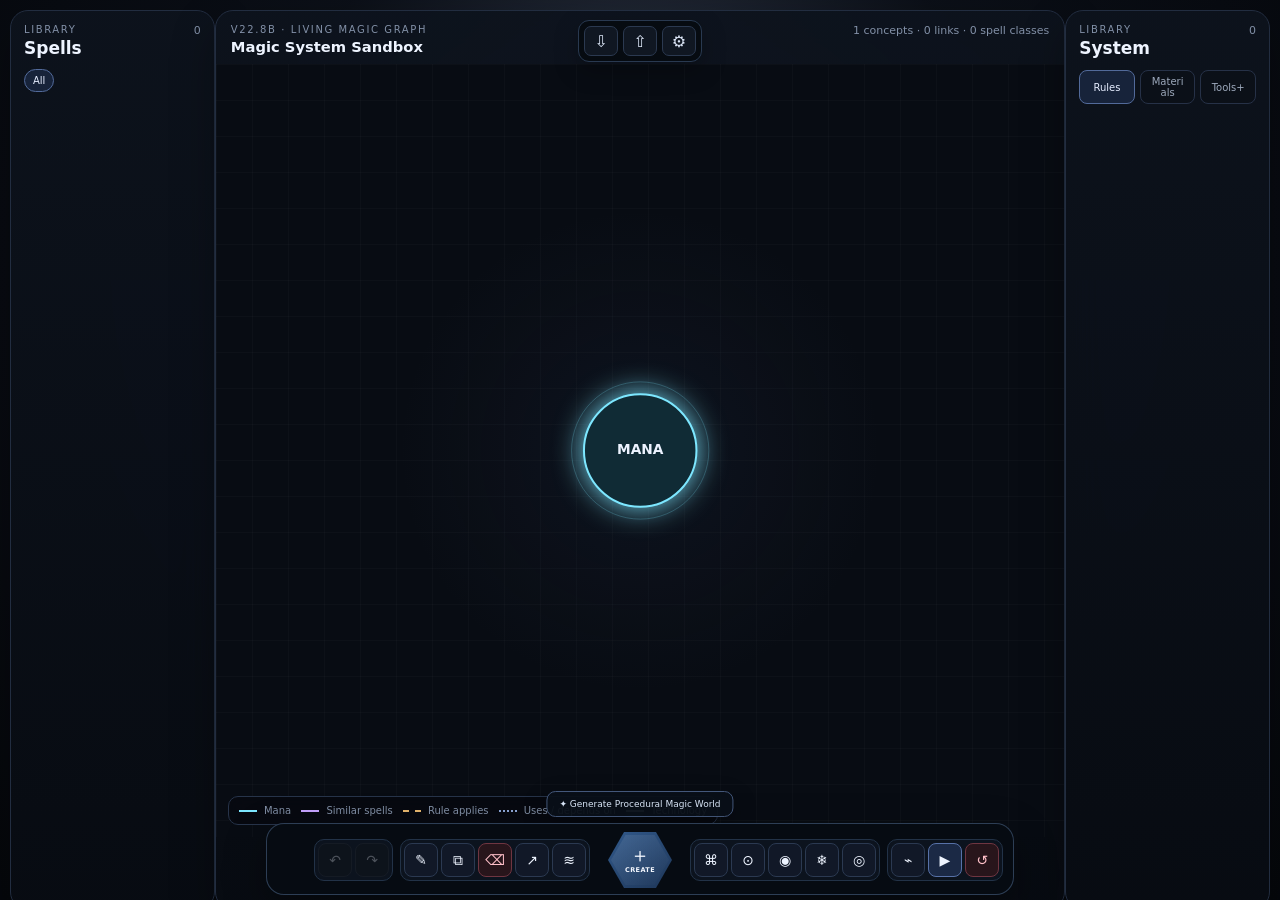
==== commit 160e90a7: "fixed scaling problems" ====
--- a/docs/index.html
+++ b/docs/index.html
@@ -3,10 +3,10 @@
 <head>
 <meta charset="utf-8">
 <meta name="viewport" content="width=device-width,initial-scale=1">
-<title>Magic System Sandbox v22.7h</title>
-<link rel="stylesheet" href="css/base.css">
-<link rel="stylesheet" href="css/graph.css">
-<link rel="stylesheet" href="css/components.css">
+<title>Magic System Sandbox v22.8b</title>
+<link rel="stylesheet" href="css/base.css?v=22.8b">
+<link rel="stylesheet" href="css/graph.css?v=22.8b">
+<link rel="stylesheet" href="css/components.css?v=22.8b">
 </head>
 <body>
 <audio id="uiClickSound" preload="auto" src="assets/ui-click.mp3"></audio>
@@ -26,7 +26,7 @@
   <section class="center">
     <header class="topbar">
       <div>
-        <div class="eyebrow">V22.7h · Living magic graph</div>
+        <div class="eyebrow">V22.8b · Living magic graph</div>
         <h1>Magic System Sandbox</h1>
       </div>
       <div class="status">
@@ -930,9 +930,9 @@
   </aside>
 </main>
 <div id="megaPainterBackdrop" class="mega-painter-backdrop hidden"></div>
-<script src="js/data.js"></script>
-<script src="js/graph.js"></script>
-<script src="js/editors.js"></script>
-<script src="js/app.js"></script>
+<script src="js/data.js?v=22.8b"></script>
+<script src="js/graph.js?v=22.8b"></script>
+<script src="js/editors.js?v=22.8b"></script>
+<script src="js/app.js?v=22.8b"></script>
 </body>
 </html>
--- a/docs/css/base.css
+++ b/docs/css/base.css
@@ -24,3 +24,9 @@
   resize:vertical
 }
 label{display:block;font-size:11px;color:#cbd5e6}
+
+
+/* V22.8 — global viewport containment */
+html,body{width:100%;height:100%;max-width:100%;max-height:100%;overflow:hidden}
+*{box-sizing:border-box}
+img,canvas,svg,video,input,select,textarea,button{max-width:100%}
--- a/docs/css/components.css
+++ b/docs/css/components.css
@@ -4804,3 +4804,216 @@
     grid-template-columns:repeat(auto-fill,minmax(62px,1fr)) !important;
   }
 }
+
+/* ==========================================================
+   V22.8 — Adaptive whole-interface scaling + resize safety
+   ========================================================== */
+:root{--app-ui-scale:1}
+
+main.app{
+  transform-origin:0 0;
+  min-width:0 !important;
+  min-height:0 !important;
+  overflow:hidden !important;
+}
+
+main.app > *,
+.center,.sidebar,.sidebar > *,
+.editor-shell,.editor-main-card,.modal-card,
+.toolbar,.toolgroup,.toolgroup > *,
+.sim-main-layout,.sim-left-column,.sim-center-column,.sim-right-column{
+  min-width:0;
+  min-height:0;
+}
+
+.sidebar,.library,.node-list,.inspector,.panel,.auto-connections-drawer{
+  overflow-wrap:anywhere;
+}
+
+header,.app-header{max-width:100% !important;min-width:0 !important}
+header h1,.app-header h1{font-size:clamp(12px,1.15vw,18px) !important}
+header button,.app-header button{white-space:nowrap}
+
+main.app{--responsive-sidebar:clamp(150px,16vw,245px)}
+main.app .sidebar{
+  width:min(var(--responsive-sidebar),100%) !important;
+  max-width:var(--responsive-sidebar) !important;
+}
+body.ui-compact main.app{--responsive-sidebar:clamp(138px,15vw,205px)}
+body.ui-small main.app{--responsive-sidebar:clamp(125px,14vw,175px)}
+
+.toolbar,.toolbar.toolbar-v226{max-width:calc(100% - 20px) !important}
+body.ui-compact .toolbar.toolbar-v226{
+  gap:5px !important;
+  padding-left:6px !important;
+  padding-right:6px !important;
+}
+body.ui-compact .toolbar-v226 .toolbar-cluster{gap:2px !important}
+body.ui-small .toolbar-v226 .toolbtn{
+  width:28px !important;min-width:28px !important;height:28px !important
+}
+body.ui-small .toolbar-create-center{width:62px !important}
+body.ui-small .create-hex-btn{width:56px !important;height:50px !important}
+
+.modal{max-width:100vw;max-height:100dvh}
+.modal > .modal-card,.modal .editor-main-card{
+  max-width:calc(100vw - 24px) !important;
+  max-height:calc(100dvh - 24px) !important;
+}
+.editor-shell{
+  width:min(1080px,calc(100vw - 24px)) !important;
+  max-width:calc(100vw - 24px) !important;
+  max-height:calc(100dvh - 24px) !important;
+}
+.editor-main-card{min-height:0 !important}
+#editorBody{min-width:0;min-height:0}
+
+.auto-connections-drawer,.planet-palette-panel,
+.solar-system-editor-panel,.star-editor-panel,.megastructure-editor-panel{
+  max-width:min(350px,38vw) !important;
+  max-height:calc(100dvh - 40px) !important;
+}
+
+.editor-grid,.manual-event-grid,.sim-dashboard,.planet-coverage,
+.star-color-row,.star-palette-grid{min-width:0}
+.editor-grid > *,.manual-event-grid > *,.sim-dashboard > *{min-width:0}
+
+@media(max-width:1000px){
+  .editor-shell:has(.auto-connections-drawer:not(.hidden)),
+  .editor-shell:has(.planet-palette-panel:not(.hidden)),
+  .editor-shell:has(.solar-system-editor-panel:not(.hidden)),
+  .editor-shell:has(.star-editor-panel:not(.hidden)),
+  .editor-shell:has(.megastructure-editor-panel:not(.hidden)){
+    flex-direction:column !important;
+    overflow:auto !important;
+  }
+  .auto-connections-drawer,.planet-palette-panel,
+  .solar-system-editor-panel,.star-editor-panel,.megastructure-editor-panel{
+    width:100% !important;
+    max-width:100% !important;
+    flex:0 0 auto !important;
+  }
+}
+
+@media(max-width:760px){
+  .editor-grid{grid-template-columns:1fr !important}
+  .editor-grid > .full{grid-column:1 !important}
+  .toolbar.toolbar-v226{bottom:8px !important}
+}
+
+@media(max-height:620px){
+  .toolbar,.toolbar.toolbar-v226{bottom:5px !important}
+  .modal > .modal-card,.editor-shell{max-height:calc(100dvh - 12px) !important}
+}
+
+body > #simulationModal,
+body > #manualEventModal,
+body > .mega-painter.expanded{
+  zoom:1 !important;
+}
+body > #manualEventModal,
+body > .mega-painter.expanded{
+  max-width:100vw !important;
+  max-height:100dvh !important;
+}
+
+body.ui-small .eyebrow{letter-spacing:.08em}
+body.ui-small .toolbtn > span{font-size:7px !important}
+
+
+/* ==========================================================
+   V22.8b — true responsive layout (replaces whole-app zoom)
+   ========================================================== */
+html,body{width:100%;height:100%;margin:0;overflow:hidden}
+
+main.app{
+  zoom:1 !important;
+  width:100vw !important;
+  height:100dvh !important;
+  max-width:none !important;
+  max-height:none !important;
+  min-width:0 !important;
+  min-height:0 !important;
+  margin:0 !important;
+  transform:none !important;
+  display:grid !important;
+  grid-template-columns:clamp(150px,16vw,235px) minmax(0,1fr) clamp(150px,16vw,235px) !important;
+  grid-template-rows:minmax(0,1fr) !important;
+  gap:0 !important;
+}
+
+main.app > .sidebar{
+  width:100% !important;
+  max-width:none !important;
+  min-width:0 !important;
+  height:100dvh !important;
+  max-height:100dvh !important;
+  margin:0 !important;
+  overflow:auto !important;
+}
+
+main.app > .center{
+  width:100% !important;
+  max-width:none !important;
+  min-width:0 !important;
+  height:100dvh !important;
+  max-height:100dvh !important;
+  margin:0 !important;
+  overflow:hidden !important;
+}
+
+/* The graph area consumes every pixel between the two libraries. */
+.center #graph,
+.center .graph-wrap,
+.center .graph-stage{
+  min-width:0 !important;
+  width:100% !important;
+  max-width:100% !important;
+}
+
+/* Keep controls compact instead of stretching when space changes. */
+.center header,
+.center .app-header{
+  width:100% !important;
+  min-width:0 !important;
+}
+
+.toolbar.toolbar-v226{
+  width:max-content !important;
+  max-width:calc(100% - 20px) !important;
+  left:50% !important;
+  right:auto !important;
+  transform:translateX(-50%) !important;
+}
+
+/* Compact desktop/tablet: libraries get slimmer, center remains fluid. */
+@media(max-width:1050px){
+  main.app{
+    grid-template-columns:clamp(118px,15vw,170px) minmax(0,1fr) clamp(118px,15vw,170px) !important;
+  }
+  .sidebar{padding-left:8px !important;padding-right:8px !important}
+}
+
+/* Small windows: keep both libraries usable without crushing the graph. */
+@media(max-width:760px){
+  main.app{
+    grid-template-columns:108px minmax(0,1fr) 108px !important;
+  }
+  main.app > .sidebar{
+    font-size:11px !important;
+  }
+  .toolbar.toolbar-v226{
+    max-width:calc(100% - 8px) !important;
+  }
+}
+
+/* Very narrow windows: libraries collapse to compact rails. */
+@media(max-width:560px){
+  main.app{
+    grid-template-columns:76px minmax(0,1fr) 76px !important;
+  }
+  main.app > .sidebar{
+    padding:6px !important;
+    font-size:9px !important;
+  }
+}
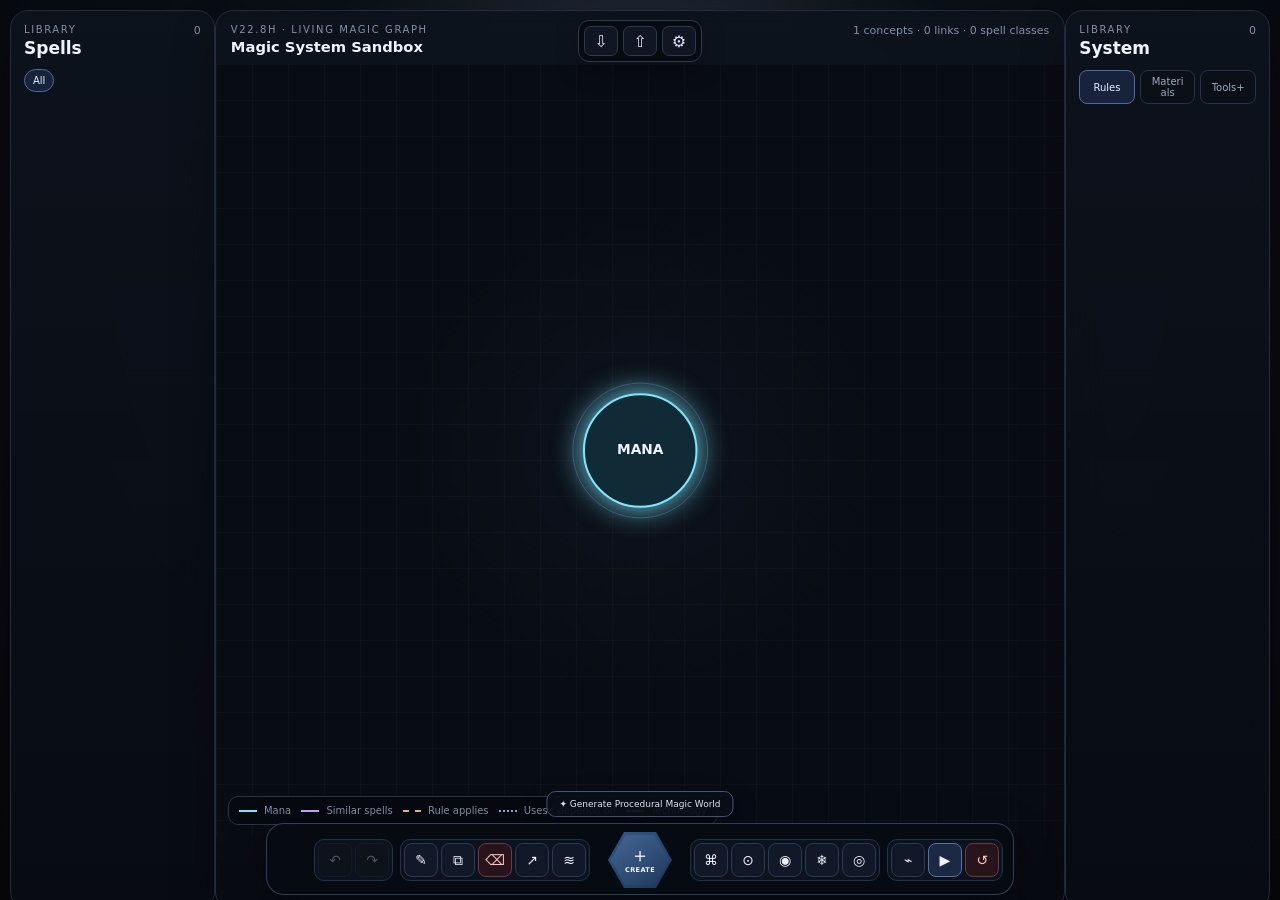
==== commit bb38d1dd: "fixed scaling harder" ====
--- a/docs/index.html
+++ b/docs/index.html
@@ -3,10 +3,10 @@
 <head>
 <meta charset="utf-8">
 <meta name="viewport" content="width=device-width,initial-scale=1">
-<title>Magic System Sandbox v22.8b</title>
-<link rel="stylesheet" href="css/base.css?v=22.8b">
-<link rel="stylesheet" href="css/graph.css?v=22.8b">
-<link rel="stylesheet" href="css/components.css?v=22.8b">
+<title>Magic System Sandbox v22.8h</title>
+<link rel="stylesheet" href="css/base.css?v=22.8h">
+<link rel="stylesheet" href="css/graph.css?v=22.8h">
+<link rel="stylesheet" href="css/components.css?v=22.8h">
 </head>
 <body>
 <audio id="uiClickSound" preload="auto" src="assets/ui-click.mp3"></audio>
@@ -26,7 +26,7 @@
   <section class="center">
     <header class="topbar">
       <div>
-        <div class="eyebrow">V22.8b · Living magic graph</div>
+        <div class="eyebrow">V22.8h · Living magic graph</div>
         <h1>Magic System Sandbox</h1>
       </div>
       <div class="status">
@@ -930,9 +930,9 @@
   </aside>
 </main>
 <div id="megaPainterBackdrop" class="mega-painter-backdrop hidden"></div>
-<script src="js/data.js?v=22.8b"></script>
-<script src="js/graph.js?v=22.8b"></script>
-<script src="js/editors.js?v=22.8b"></script>
-<script src="js/app.js?v=22.8b"></script>
+<script src="js/data.js?v=22.8h"></script>
+<script src="js/graph.js?v=22.8h"></script>
+<script src="js/editors.js?v=22.8h"></script>
+<script src="js/app.js?v=22.8h"></script>
 </body>
 </html>
--- a/docs/css/components.css
+++ b/docs/css/components.css
@@ -5017,3 +5017,500 @@
     font-size:9px !important;
   }
 }
+
+/* ==========================================================
+   V22.8c — Create menu viewport fit + internal scrolling
+   ========================================================== */
+
+/* Keep the create menu inside the visible browser area. */
+#createMenu{
+  box-sizing:border-box !important;
+  max-width:min(520px,calc(100vw - 24px)) !important;
+  max-height:calc(100dvh - 24px) !important;
+  min-width:0 !important;
+  min-height:0 !important;
+  overflow:hidden !important;
+}
+
+/* If the menu contains a dedicated inner card/panel, make it a
+   header / scrollable body / actions layout. */
+#createMenu .modal-card,
+#createMenu .create-menu-card,
+#createMenu .create-panel{
+  box-sizing:border-box !important;
+  width:min(520px,100%) !important;
+  max-width:100% !important;
+  max-height:calc(100dvh - 24px) !important;
+  min-height:0 !important;
+  overflow:hidden !important;
+  display:grid !important;
+  grid-template-rows:auto minmax(0,1fr) auto !important;
+}
+
+/* Main generated content is the scroll region. */
+#createMenu .create-menu-body,
+#createMenu .create-grid,
+#createMenu .modal-body,
+#createMenu .menu-body{
+  min-height:0 !important;
+  overflow-y:auto !important;
+  overflow-x:hidden !important;
+  overscroll-behavior:contain;
+  padding-bottom:10px;
+}
+
+/* If Create uses a generic editor-grid directly, let that scroll too. */
+#createMenu .editor-grid{
+  min-height:0 !important;
+  max-height:calc(100dvh - 150px) !important;
+  overflow-y:auto !important;
+  overflow-x:hidden !important;
+  align-content:start !important;
+}
+
+/* Keep bottom actions reachable at all times. */
+#createMenu .modal-actions,
+#createMenu .create-actions,
+#createMenu .menu-actions{
+  position:sticky !important;
+  bottom:0 !important;
+  z-index:5;
+  margin:0 !important;
+  padding:10px !important;
+  border-top:1px solid #2a3e55;
+  background:linear-gradient(180deg,#0b1520,#09111a);
+}
+
+/* Header also stays accessible. */
+#createMenu .modal-head,
+#createMenu .create-menu-head,
+#createMenu .menu-head{
+  position:sticky !important;
+  top:0 !important;
+  z-index:5;
+  background:linear-gradient(180deg,#101c2a,#0b1520);
+}
+
+/* Narrow windows: collapse multi-column Create forms. */
+@media(max-width:700px){
+  #createMenu{
+    max-width:calc(100vw - 12px) !important;
+    max-height:calc(100dvh - 12px) !important;
+  }
+
+  #createMenu .create-grid,
+  #createMenu .editor-grid{
+    grid-template-columns:1fr !important;
+  }
+
+  #createMenu .create-grid > *,
+  #createMenu .editor-grid > *{
+    min-width:0 !important;
+  }
+
+  #createMenu .create-grid > .full,
+  #createMenu .editor-grid > .full{
+    grid-column:1 !important;
+  }
+}
+
+/* Very short windows: reserve more room for Save/Cancel. */
+@media(max-height:560px){
+  #createMenu .create-menu-body,
+  #createMenu .create-grid,
+  #createMenu .modal-body,
+  #createMenu .editor-grid{
+    max-height:calc(100dvh - 120px) !important;
+  }
+}
+
+#createMenu{
+  top:50% !important;
+  left:50% !important;
+  right:auto !important;
+  bottom:auto !important;
+  transform:translate(-50%,-50%) !important;
+}
+
+/* ==========================================================
+   V22.8f — CENTERED, NATURAL-PROPORTION EDITORS
+   Built from V22.8c editor behavior.
+   ========================================================== */
+
+/* Overlay is the real viewport. */
+#editorModal{
+  position:fixed !important;
+  inset:0 !important;
+  width:100vw !important;
+  height:100dvh !important;
+  max-width:none !important;
+  max-height:none !important;
+  margin:0 !important;
+  padding:0 !important;
+  overflow:hidden !important;
+  display:block !important;
+}
+
+#editorModal.hidden{
+  display:none !important;
+}
+
+/* THE important rule:
+   editor-shell is always anchored to true viewport center.
+   JS only changes the uniform scale value. */
+#editorModal .editor-shell{
+  position:absolute !important;
+  left:50% !important;
+  top:50% !important;
+  right:auto !important;
+  bottom:auto !important;
+
+  margin:0 !important;
+  transform:translate(-50%,-50%) scale(1);
+  transform-origin:center center !important;
+
+  width:max-content !important;
+  max-width:none !important;
+  min-width:0 !important;
+
+  height:max-content !important;
+  max-height:none !important;
+  min-height:0 !important;
+
+  display:flex !important;
+  flex-direction:row !important;
+  align-items:stretch !important;
+  justify-content:center !important;
+  gap:10px !important;
+
+  overflow:visible !important;
+}
+
+/* Restore V22.8c-style authored editor card dimensions.
+   Do NOT stretch to the viewport. */
+#editorModal .editor-main-card{
+  width:min(650px,650px) !important;
+  max-width:650px !important;
+  min-width:650px !important;
+
+  height:auto !important;
+  max-height:86vh !important;
+  min-height:0 !important;
+
+  flex:0 0 650px !important;
+  overflow:hidden !important;
+
+  display:flex !important;
+  flex-direction:column !important;
+}
+
+/* Body scrolls if content is long, preserving editor proportions. */
+#editorModal #editorBody{
+  flex:1 1 auto !important;
+  min-height:0 !important;
+  height:auto !important;
+  overflow-y:auto !important;
+  overflow-x:hidden !important;
+  overscroll-behavior:contain;
+}
+
+/* Keep original two-column form layout. */
+#editorModal .editor-grid{
+  grid-template-columns:1fr 1fr !important;
+  grid-auto-rows:max-content !important;
+  width:auto !important;
+  height:auto !important;
+  max-height:none !important;
+  overflow:visible !important;
+  align-content:start !important;
+}
+
+#editorModal .editor-grid > .full{
+  grid-column:1 / -1 !important;
+}
+
+/* Save and Cancel remain part of the natural card and scale with it. */
+#editorModal .editor-main-card > .modal-actions{
+  flex:0 0 auto !important;
+  position:relative !important;
+  bottom:auto !important;
+  margin-top:13px !important;
+}
+
+/* Header behaves normally; it scales with the card. */
+#editorModal .editor-main-card > .modal-head{
+  flex:0 0 auto !important;
+  position:relative !important;
+  top:auto !important;
+}
+
+/* Side drawers keep authored widths and scale with the entire shell. */
+#editorModal .auto-connections-drawer{
+  width:350px !important;
+  max-width:350px !important;
+  min-width:350px !important;
+  max-height:86vh !important;
+  flex:0 0 350px !important;
+  overflow:auto !important;
+}
+
+#editorModal .planet-palette-panel,
+#editorModal .solar-system-editor-panel,
+#editorModal .star-editor-panel,
+#editorModal .megastructure-editor-panel{
+  width:285px !important;
+  max-width:285px !important;
+  min-width:285px !important;
+  max-height:86vh !important;
+  flex:0 0 285px !important;
+  overflow:auto !important;
+}
+
+/* Disable all responsive stacking/stretching from earlier patches.
+   Scaling handles small windows instead. */
+@media(max-width:1000px){
+  #editorModal .editor-shell{
+    flex-direction:row !important;
+    overflow:visible !important;
+  }
+
+  #editorModal .editor-main-card{
+    width:650px !important;
+    max-width:650px !important;
+    min-width:650px !important;
+    flex:0 0 650px !important;
+  }
+
+  #editorModal .auto-connections-drawer{
+    width:350px !important;
+    max-width:350px !important;
+    min-width:350px !important;
+  }
+
+  #editorModal .planet-palette-panel,
+  #editorModal .solar-system-editor-panel,
+  #editorModal .star-editor-panel,
+  #editorModal .megastructure-editor-panel{
+    width:285px !important;
+    max-width:285px !important;
+    min-width:285px !important;
+  }
+}
+
+@media(max-width:720px){
+  #editorModal .editor-grid{
+    grid-template-columns:1fr 1fr !important;
+  }
+
+  #editorModal .editor-grid > .full{
+    grid-column:1 / -1 !important;
+  }
+}
+
+/* Prevent old V22.8c viewport rules from stretching the editor shell/card. */
+#editorModal .editor-shell,
+#editorModal .editor-main-card{
+  box-sizing:border-box !important;
+}
+
+/* Center remains exact even on very short screens. */
+@media(max-height:620px){
+  #editorModal .editor-shell{
+    left:50% !important;
+    top:50% !important;
+  }
+}
+
+/* V22.8f — Create picker remains original bottom-center */
+#createMenu{
+  position:absolute !important;
+  left:50% !important;
+  right:auto !important;
+  top:auto !important;
+  bottom:16px !important;
+  transform:translateX(-50%) !important;
+  width:min(510px,calc(100% - 28px)) !important;
+}
+
+/* ==========================================================
+   V22.8g — Draggable editor panels
+   ========================================================== */
+
+.drag-handle{
+  cursor:grab !important;
+  user-select:none !important;
+  touch-action:none !important;
+}
+
+.ui-panel-dragging .drag-handle,
+.drag-handle:active{
+  cursor:grabbing !important;
+}
+
+body.dragging-ui-panel{
+  user-select:none !important;
+}
+
+#editorModal .editor-main-card,
+#editorModal .auto-connections-drawer,
+#editorModal .planet-palette-panel,
+#editorModal .solar-system-editor-panel,
+#editorModal .star-editor-panel,
+#editorModal .megastructure-editor-panel{
+  z-index:2;
+}
+
+#editorModal .ui-panel-dragging{
+  z-index:999 !important;
+  box-shadow:
+    0 22px 65px rgba(0,0,0,.52),
+    0 0 0 1px rgba(119,154,210,.18) !important;
+}
+
+/* Once dragged, panels should keep their authored size instead of being
+   stretched by their old flex/grid parent. */
+#editorModal .editor-main-card[style*="position: fixed"],
+#editorModal .auto-connections-drawer[style*="position: fixed"],
+#editorModal .planet-palette-panel[style*="position: fixed"],
+#editorModal .solar-system-editor-panel[style*="position: fixed"],
+#editorModal .star-editor-panel[style*="position: fixed"],
+#editorModal .megastructure-editor-panel[style*="position: fixed"]{
+  flex:none !important;
+  transform:none !important;
+}
+
+/* Visible drag affordance */
+#editorModal .modal-head.drag-handle::before,
+#editorModal .section-title-row.drag-handle::before,
+#editorModal .panel-head.drag-handle::before,
+#editorModal .drawer-head.drag-handle::before{
+  content:"⋮⋮";
+  display:inline-block;
+  margin-right:7px;
+  color:#7188a4;
+  letter-spacing:-2px;
+  font-size:11px;
+  vertical-align:middle;
+}
+
+/* Prevent old centered-shell transform from fighting with manually dragged
+   main cards. The shell stays as a backdrop/container. */
+#editorModal .editor-shell{
+  pointer-events:none;
+}
+
+#editorModal .editor-shell > *{
+  pointer-events:auto;
+}
+
+/* ==========================================================
+   V22.8h — Stable transform-based dragging
+   ========================================================== */
+
+#editorModal .editor-shell{
+  /* Spawn exactly in the middle every time. */
+  position:absolute !important;
+  left:50% !important;
+  top:50% !important;
+  right:auto !important;
+  bottom:auto !important;
+  margin:0 !important;
+
+  /* Preserve the normal centering transform and add drag offset afterwards. */
+  transform:
+    translate(-50%,-50%)
+    translate(
+      var(--panel-drag-x,0px),
+      var(--panel-drag-y,0px)
+    ) !important;
+
+  transform-origin:center center !important;
+}
+
+/* Side panels remain in normal flow and are only visually translated.
+   No position:fixed switching, so they can't vanish into a transformed parent. */
+#editorModal .auto-connections-drawer,
+#editorModal .planet-palette-panel,
+#editorModal .solar-system-editor-panel,
+#editorModal .star-editor-panel,
+#editorModal .megastructure-editor-panel{
+  transform:
+    translate(
+      var(--panel-drag-x,0px),
+      var(--panel-drag-y,0px)
+    ) !important;
+}
+
+/* Remove V22.8g fixed-position drag behavior. */
+#editorModal .editor-main-card[style*="position: fixed"],
+#editorModal .auto-connections-drawer[style*="position: fixed"],
+#editorModal .planet-palette-panel[style*="position: fixed"],
+#editorModal .solar-system-editor-panel[style*="position: fixed"],
+#editorModal .star-editor-panel[style*="position: fixed"],
+#editorModal .megastructure-editor-panel[style*="position: fixed"]{
+  position:relative !important;
+  left:auto !important;
+  top:auto !important;
+  right:auto !important;
+  bottom:auto !important;
+}
+
+/* Drag affordance remains. */
+.drag-handle{
+  cursor:grab !important;
+  user-select:none !important;
+  touch-action:none !important;
+}
+.ui-panel-dragging .drag-handle,
+.drag-handle:active{
+  cursor:grabbing !important;
+}
+.ui-panel-dragging{
+  z-index:5000 !important;
+  box-shadow:
+    0 22px 65px rgba(0,0,0,.52),
+    0 0 0 1px rgba(119,154,210,.18) !important;
+}
+
+/* ==========================================================
+   V22.8h — Toolbar above editor overlays
+   ========================================================== */
+
+/* Toolbar stays on top of normal editor/modal workspaces. */
+.toolbar,
+.toolbar.toolbar-v226{
+  position:fixed !important;
+  z-index:2147483200 !important;
+  pointer-events:auto !important;
+}
+
+/* Editor overlay must not swallow toolbar clicks.
+   Only the actual editor panels receive pointer input. */
+#editorModal{
+  pointer-events:none !important;
+}
+
+#editorModal .editor-shell,
+#editorModal .editor-shell *,
+#editorModal .editor-main-card,
+#editorModal .auto-connections-drawer,
+#editorModal .planet-palette-panel,
+#editorModal .solar-system-editor-panel,
+#editorModal .star-editor-panel,
+#editorModal .megastructure-editor-panel{
+  pointer-events:auto !important;
+}
+
+/* Simulate is the one mode where the main graph toolbar disappears. */
+body.simulation-workspace-open .toolbar,
+body.simulation-workspace-open .toolbar.toolbar-v226,
+body:has(#simulationModal:not(.hidden)) .toolbar,
+body:has(#simulationModal:not(.hidden)) .toolbar.toolbar-v226{
+  display:none !important;
+}
+
+/* When Simulation closes, toolbar resumes normal fixed visibility. */
+body:not(.simulation-workspace-open) .toolbar,
+body:not(.simulation-workspace-open) .toolbar.toolbar-v226{
+  visibility:visible;
+}
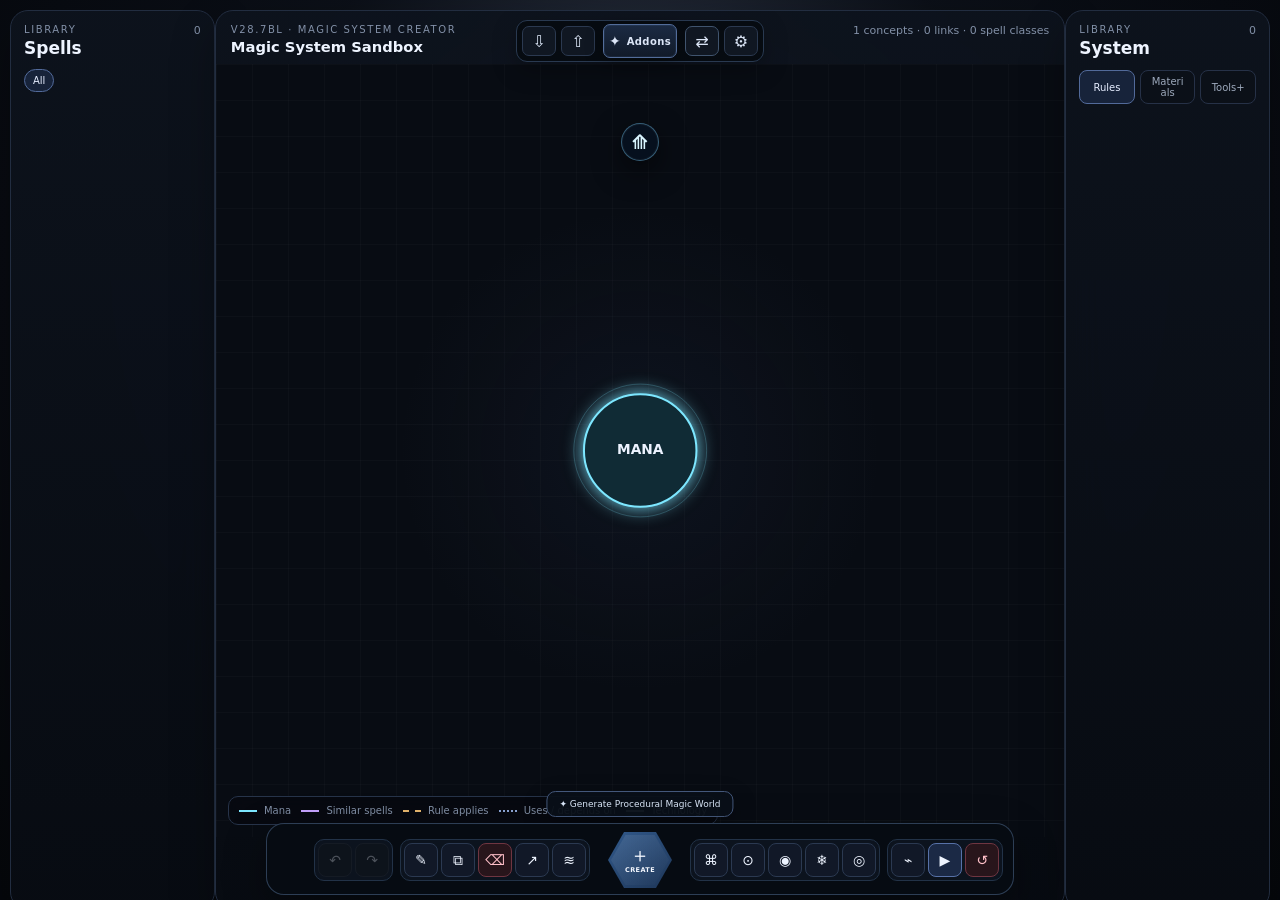
==== commit dd620823: "Big Update, Huge" ====
--- a/docs/index.html
+++ b/docs/index.html
@@ -3,10 +3,10 @@
 <head>
 <meta charset="utf-8">
 <meta name="viewport" content="width=device-width,initial-scale=1">
-<title>Magic System Sandbox v22.8h</title>
-<link rel="stylesheet" href="css/base.css?v=22.8h">
-<link rel="stylesheet" href="css/graph.css?v=22.8h">
-<link rel="stylesheet" href="css/components.css?v=22.8h">
+<title>Creator Sandbox v28.7bl</title>
+<link rel="stylesheet" href="css/base.css?v=28.7bl">
+<link rel="stylesheet" href="css/graph.css?v=28.7bl">
+<link rel="stylesheet" href="css/components.css?v=28.7bl">
 </head>
 <body>
 <audio id="uiClickSound" preload="auto" src="assets/ui-click.mp3"></audio>
@@ -15,7 +15,7 @@
     <div class="side-title">
       <div>
         <div class="eyebrow">Library</div>
-        <h2>Spells</h2>
+        <h2 id="leftLibraryTitle">Spells</h2>
       </div>
       <span id="spellCount" class="count">0</span>
     </div>
@@ -26,8 +26,8 @@
   <section class="center">
     <header class="topbar">
       <div>
-        <div class="eyebrow">V22.8h · Living magic graph</div>
-        <h1>Magic System Sandbox</h1>
+        <div class="eyebrow" id="creatorVersionLabel">V28.7bl · Creator framework</div>
+        <h1 id="creatorSystemTitle">Magic System Sandbox</h1>
       </div>
       <div class="status">
         <span id="systemStats">1 node</span>
@@ -37,8 +37,11 @@
     <div class="top-actions" aria-label="Project controls">
         <button id="saveProjectBtn" class="top-action" title="Save graph to a file">⇩<span>Save</span></button>
         <button id="loadProjectBtn" class="top-action" title="Load a saved graph">⇧<span>Load</span></button>
+        <button id="addonsBtn" class="top-action addons-action" title="Addons and Creator Editor">✦<strong>Addons</strong><span>Addons</span></button>
+        <button id="convertSaveBtn" class="top-action readable-action" title="Convert a .magicgraph save into readable text">⇄<span>Convert</span></button>
         <button id="settingsBtn" class="top-action" title="Settings">⚙<span>Settings</span></button>
         <input id="loadProjectInput" type="file" accept=".json,.magicgraph" class="hidden">
+        <input id="convertSaveInput" type="file" accept=".json,.magicgraph" class="hidden">
       </div>
       <div class="graph-wrap">
       <canvas id="graph"></canvas>
@@ -106,24 +109,32 @@
           <div class="modal-head"><div><div class="eyebrow">V22 Shared Assets</div><h2>Symbol Library</h2></div><button id="closeSymbolLibrary" class="icon-btn">×</button></div>
           <div class="symbol-workbench">
             <div class="symbol-painter">
-              <div class="symbol-toolbar">
+              <div class="symbol-toolbar painter-tool-rail">
                 <button class="symbol-tool active" data-symbol-tool="brush" title="Brush">✎</button>
                 <button class="symbol-tool" data-symbol-tool="line" title="Line">╱</button>
                 <button class="symbol-tool" data-symbol-tool="circle" title="Circle">○</button>
                 <button class="symbol-tool" data-symbol-tool="rect" title="Rectangle">□</button>
                 <button class="symbol-tool" data-symbol-tool="fill" title="Fill">▣</button>
                 <button class="symbol-tool" data-symbol-tool="eraser" title="Eraser">⌫</button>
+                <button class="symbol-tool" data-symbol-tool="select" title="Select">⌖</button>
                 <button id="symbolUndo" title="Undo">↶</button>
                 <button id="symbolRedo" title="Redo">↷</button>
                 <button id="symbolImportButton" title="Import image">⇧</button>
                 <input id="symbolImport" type="file" accept="image/*" hidden>
                 <button id="clearSymbol" title="Clear">×</button>
               </div>
-              <div class="symbol-settings">
-                <label>Color <input id="symbolColor" type="color" value="#f1f5ff"></label>
-                <label>Width <input id="symbolWidth" type="range" min="1" max="40" value="10"></label>
-              </div>
-              <canvas id="symbolCanvas" width="256" height="256"></canvas>
+              <div class="symbol-settings painter-options-rail">
+                <label data-symbol-tools="brush,line,rect,circle,fill">Color <input id="symbolColor" type="color" value="#f1f5ff"></label>
+                <label data-symbol-tools="brush,line,rect,circle,eraser">Thickness <output id="symbolWidthOut">10 px</output><input id="symbolWidth" type="range" min="1" max="48" value="10"></label>
+                <label class="symbol-toggle" data-symbol-tools="brush,line,rect,circle"><input id="symbolPixelate" type="checkbox" checked> Pixelate</label>
+                <label data-symbol-tools="brush,line,rect,circle">Pixel size <input id="symbolPixelSize" type="range" min="1" max="24" value="8"></label>
+                <label class="symbol-toggle" data-symbol-tools="brush,line,rect,circle"><input id="symbolSnap" type="checkbox"> Snap</label>
+                <label class="symbol-toggle" data-symbol-tools="circle"><input id="symbolCircleCenter" type="checkbox"> Circle from center</label>
+                <label data-symbol-tools="brush,eraser">Brush shape <output id="symbolBrushShapeOut">50%</output><input id="symbolBrushShape" type="range" min="0" max="100" value="50"><small>Circle ← → Square</small></label>
+                <label data-symbol-tools="select">Selection mode <select id="symbolSelectMode"><option value="rect">Rectangle</option><option value="lasso">Lasso</option></select></label>
+                <button type="button" id="symbolDeleteSelection" data-symbol-tools="select" class="danger ghost">Delete selection</button>
+              </div>
+              <div class="symbol-canvas-stack"><canvas id="symbolCanvas" width="256" height="256"></canvas><canvas id="symbolOverlayCanvas" width="256" height="256" aria-hidden="true"></canvas></div>
               <div class="symbol-actions"><button id="saveSymbol" class="primary">Save Symbol</button></div>
             </div>
             <div class="symbol-meta">
@@ -145,7 +156,7 @@
                   <button id="previewAutoConnections" class="title-icon-btn" title="Auto-Connections">⌁<span>Auto-Connections</span></button>
                 </div>
               </div>
-              <button id="closeEditor" class="icon-btn">×</button>
+              <div class="editor-window-actions"><button id="minimizeEditor" class="icon-btn" type="button" title="Minimize editor">—</button><button id="closeEditor" class="icon-btn">×</button></div>
             </div>
             <div id="editorBody"></div>
             <div class="modal-actions editor-actions">
@@ -157,10 +168,11 @@
 
           <aside id="planetPalettePanel" class="planet-palette-panel hidden">
             <div class="auto-panel-head">
-              <div><div class="eyebrow">Planet Place</div><h3>Color Map</h3></div>
+              <div><div class="eyebrow">Planet Place</div><h3>Planet Color Palette</h3></div>
               <button id="closePlanetPalette" class="icon-btn">×</button>
             </div>
-            <p class="auto-panel-help">Controls the procedural globe used when this Place is entered as a Planet or Moon.</p>
+            <p class="auto-panel-help">Controls the actual globe palette used by this Planet or Moon, including the colors sampled by the Landscape Editor.</p>
+            <div class="planet-palette-savebar"><button type="button" id="savePlanetPalette" class="primary">Save Palette</button><small id="planetPaletteSaveStatus">Save the palette before authoring sampled-color landscapes.</small></div>
 
             <div class="planet-body-options">
               <label class="life-check"><input id="ePlanetIsMoon" type="checkbox"><span><b>Moon</b><small>A planetary-class body orbiting another authored Planet / Moon.</small></span></label>
@@ -205,6 +217,18 @@
               <label>Band contrast <output id="ePlanetGasContrastOut">55%</output>
                 <input id="ePlanetGasContrast" type="range" min="0" max="100" value="55">
               </label>
+            </div>
+
+            <div class="planet-border-controls">
+              <div class="life-role-title">Country Borders</div>
+              <label class="life-check"><input id="ePlanetCountryBordersEnabled" type="checkbox" checked><span><b>Show country borders</b><small>Render authored Country border paintings as white lines on the globe.</small></span></label>
+              <label class="life-check"><input id="ePlanetProceduralBorders" type="checkbox"><span><b>Procedural fallback borders</b><small>Countries without painted borders receive a generated outline around their map position.</small></span></label>
+            </div>
+
+            <div class="planet-sky-controls">
+              <div class="life-role-title">Surface Sky</div>
+              <label>Sky color <input id="ePlanetSkyColor" type="color" value="#8fc8ee"></label>
+              <p class="auto-panel-help">Used as the sky/background when you enter this planet and inside its Landscape modeller.</p>
             </div>
 
             <div class="planet-cloud-controls">
@@ -356,14 +380,21 @@
             </div>
 
             <div class="mega-painter">
-              <div class="section-title-row"><b>Megastructure Paint</b><small>Saved with this Structure</small></div>
-              <div class="mega-paint-toolbar mega-paint-toolbar-compact">
+              <div class="section-title-row">
+                <b>Megastructure Paint</b>
+                <div class="mega-expanded-title-actions">
+                  <small>Saved with this Structure</small>
+                  <button id="eMegaExpandedClose" class="mega-expanded-close" type="button" title="Close expanded painter">×</button>
+                </div>
+              </div>
+              <div class="mega-paint-toolbar mega-paint-toolbar-compact painter-tool-rail">
                 <button type="button" class="mega-paint-tool active" data-tool="brush" title="Brush">✎</button>
                 <button type="button" class="mega-paint-tool" data-tool="line" title="Line">╱</button>
                 <button type="button" class="mega-paint-tool" data-tool="circle" title="Circle">○</button>
                 <button type="button" class="mega-paint-tool" data-tool="rect" title="Rectangle">□</button>
                 <button type="button" class="mega-paint-tool" data-tool="fill" title="Fill">▣</button>
                 <button type="button" class="mega-paint-tool" data-tool="eraser" title="Eraser">⌫</button>
+                <button type="button" class="mega-paint-tool" data-tool="select" title="Select">⌖</button>
                 <button id="eMegaEraserMode" type="button" title="Eraser mode: Object">Object</button>
                 <button id="eMegaPaintUndo" type="button" title="Undo painter action">↶</button>
                 <button id="eMegaPaintRedo" type="button" title="Redo painter action">↷</button>
@@ -373,10 +404,17 @@
                 <button id="eMegaExpandPaint" type="button" title="Expand painter">⛶</button>
                 <button id="eMegaClearPaint" type="button" title="Clear current layer">×</button>
               </div>
-              <div class="mega-paint-settings mega-paint-settings-compact">
-                <label>Paint color <input id="eMegaPaintColor" type="color" value="#6fdcff"></label>
-                <label>Width <input id="eMegaPaintWidth" type="range" min="1" max="40" step="1" value="8"></label>
-                <label>Imported size <input id="eMegaImportScale" type="range" min="10" max="100" step="1" value="45"></label>
+              <div class="mega-paint-settings mega-paint-settings-compact painter-options-rail">
+                <label data-mega-tools="brush,line,circle,rect,fill">Paint color <input id="eMegaPaintColor" type="color" value="#6fdcff"></label>
+                <label data-mega-tools="brush,line,circle,rect,eraser">Thickness <output id="eMegaPaintWidthOut">8 px</output><input id="eMegaPaintWidth" type="range" min="1" max="40" step="1" value="8"></label>
+                <label data-mega-tools="brush,line,circle,rect" >Edge sharpness <output id="eMegaBlockinessOut">0%</output><input id="eMegaBlockiness" type="range" min="0" max="100" step="1" value="0"><small>Rounds or sharpens stroke corners without changing the path.</small></label>
+                <label class="mega-inline-toggle mega-snap-toggle" data-mega-tools="brush,line,circle,rect"><input id="eMegaSnapGrid" type="checkbox"> Snap to grid</label>
+                <label id="eMegaSnapGridSizeWrap" class="mega-grid-size-control is-disabled" data-mega-tools="brush,line,circle,rect">Grid size <output id="eMegaSnapGridSizeOut">24px</output><input id="eMegaSnapGridSize" type="range" min="4" max="64" step="4" value="24"></label>
+                <label class="mega-inline-toggle" data-mega-tools="circle"><input id="eMegaCircleCenter" type="checkbox"> Circle from center</label>
+                <label data-mega-tools="brush,eraser">Brush shape <output id="eMegaBrushShapeOut">50%</output><input id="eMegaBrushShape" type="range" min="0" max="100" value="50"><small>Circle ← → Square</small></label>
+                <label data-mega-tools="select">Selection mode <select id="eMegaSelectMode"><option value="rect">Rectangle</option><option value="lasso">Lasso</option></select></label>
+                <button type="button" id="eMegaDeleteSelection" data-mega-tools="select" class="danger ghost">Delete selection</button>
+                <label class="mega-import-option">Imported size <input id="eMegaImportScale" type="range" min="10" max="100" step="1" value="45"></label>
               </div>
               <div id="megaHeightSettings" class="mega-height-settings hidden">
                 <label>Height / indent <output id="eMegaHeightOut">+25</output>
@@ -476,7 +514,7 @@
               <div><div class="eyebrow">Before placement</div><h3>Auto-Connections</h3></div>
               <button id="closeAutoConnections" class="icon-btn">×</button>
             </div>
-            <p class="auto-panel-help">Review exactly what will be connected when this node is saved. Delete a proposed link or edit it with the same relationship editor used by the Link tool.</p>
+            <p class="auto-panel-help">Review exactly what will be connected when this node is saved — and why. Each proposal now exposes the rule or field match that caused it. Delete a proposed link or edit it with the same relationship editor used by the Link tool.</p>
             <div id="autoConnectionsList"></div>
             <button id="refreshAutoConnections" class="ghost auto-refresh">↻ Recalculate from fields</button>
           </aside>
@@ -586,6 +624,8 @@
                   <div class="planet-panel-actions sim-map-head-actions">
                     <button id="regenPlanet" class="ghost" title="Regenerate map">↻</button>
                     <button id="planetHome" class="ghost" title="Center map">◎</button>
+                    <button id="togglePlaceCaptions" class="ghost active" title="Toggle Place / Structure captions">Aa</button>
+                    <button id="togglePoliticalMap" class="ghost" title="Political view: country borders and country names">⚐ Political</button>
                     <button id="toggleSimMap" type="button" class="ghost" title="Open map fullscreen">▣</button>
                     <button id="closeSimMapFullscreen" type="button" class="icon-btn hidden" title="Close fullscreen map">×</button>
                   </div>
@@ -694,6 +734,74 @@
         </div>
       </div>
 
+      <div id="addonsModal" class="modal hidden">
+        <div class="modal-card addons-card">
+          <div class="modal-head">
+            <div><div class="eyebrow">V25.3h framework</div><h2>Addons</h2></div>
+            <button id="closeAddons" class="icon-btn">×</button>
+          </div>
+          <p class="addons-intro">Extend the sandbox itself. Addons can enable major systems or change what kind of creator this project is.</p>
+          <div class="addon-grid">
+            <article class="addon-tile technology-addon">
+              <div class="addon-icon">⌁</div>
+              <div class="addon-copy"><b>Technology</b><small>Civilization discoveries, the Technology Tree, and technological Magical Objects.</small></div>
+              <button id="technologyToggle" class="toggle-button">OFF</button>
+              <div id="technologyStatus" class="setting-status">Technology is preserved but ignored by simulation.</div>
+            </article>
+            <article class="addon-tile creator-addon">
+              <div class="addon-icon">✦</div>
+              <div class="addon-copy"><b>Creator Editor</b><small>Turn the sandbox into a creator for machinery, biology, politics, technology, or something entirely new.</small></div>
+              <button id="openCreatorEditor" class="primary addon-open">Open Editor</button>
+              <div class="setting-status">Current preset: <b id="activeCreatorPresetName">Magic System</b></div>
+            </article>
+          </div>
+        </div>
+      </div>
+
+      <div id="creatorEditorModal" class="modal hidden">
+        <div class="modal-card creator-editor-card">
+          <div class="modal-head creator-editor-head">
+            <div><div class="eyebrow">Addon · Creator Editor</div><h2>Creator Definition</h2></div>
+            <div class="creator-head-actions"><button id="creatorResetPreset" class="ghost">Reset to Magic preset</button><button id="closeCreatorEditor" class="icon-btn">×</button></div>
+          </div>
+          <div class="creator-hero">
+            <label>Creator name<input id="creatorName" placeholder="Magic System"></label>
+            <label>Workspace title<input id="creatorTitle" placeholder="Magic System Sandbox"></label>
+            <label>Preset<select id="creatorPreset"><option value="magic">Magic System (current sandbox)</option><option value="custom">Custom creator</option></select></label>
+            <button id="duplicateCreatorPreset" class="primary">Duplicate preset → Custom</button>
+          </div>
+          <div class="creator-tabs" role="tablist">
+            <button class="active" data-creator-tab="types">Create</button>
+            <button data-creator-tab="categories">Categories</button>
+            <button data-creator-tab="links">Links</button>
+            <button data-creator-tab="timeline">Timeline</button>
+            <button data-creator-tab="advanced">Advanced</button>
+          </div>
+          <section id="creatorTabTypes" class="creator-tab-panel">
+            <div class="creator-section-head"><div><b>Node types & generated editors</b><small>Rename, hide, or create node types. Turn on Generated Editor to replace a built-in form with your own schema.</small></div><button id="addCreatorType" class="primary">+ Node Type</button></div>
+            <div id="creatorTypesList" class="creator-list"></div>
+          </section>
+          <section id="creatorTabCategories" class="creator-tab-panel hidden">
+            <div class="creator-section-head"><div><b>Creator categories</b><small>Group node types and connection types however you want. Categories can branch into subcategories using a parent category, and can still be renamed, recolored, or removed.</small></div><button id="addCreatorCategory" class="primary">+ Category</button></div>
+            <div id="creatorCategoriesList" class="creator-list"></div>
+          </section>
+          <section id="creatorTabLinks" class="creator-tab-panel hidden">
+            <div class="creator-section-head"><div><b>Link types</b><small>These appear in the manual Link editor alongside relationship behavior.</small></div><button id="addCreatorLink" class="primary">+ Link Type</button></div>
+            <div id="creatorLinksList" class="creator-list"></div>
+          </section>
+          <section id="creatorTabTimeline" class="creator-tab-panel hidden">
+            <div class="creator-section-head"><div><b>Timeline events & causes</b><small>Rules become possible simulation events when their source node type exists. Templates support {node}, {year}, and {civilization}.</small></div><button id="addCreatorTimelineRule" class="primary">+ Event Rule</button></div>
+            <div id="creatorTimelineList" class="creator-list"></div>
+          </section>
+          <section id="creatorTabAdvanced" class="creator-tab-panel hidden">
+            <div class="creator-section-head"><div><b>Advanced definition</b><small>Edit the complete project creator schema. This is the exact definition stored in saves.</small></div><button id="formatCreatorJson" class="ghost">Format JSON</button></div>
+            <textarea id="creatorDefinitionJson" class="creator-json" spellcheck="false"></textarea>
+            <div id="creatorJsonStatus" class="setting-status">Valid creator definition.</div>
+          </section>
+          <div class="creator-footer"><span id="creatorDirtyStatus">Changes apply when saved.</span><div><button id="cancelCreatorChanges" class="ghost">Cancel</button><button id="saveCreatorDefinition" class="primary">Save Creator</button></div></div>
+        </div>
+      </div>
+
       <div id="settingsModal" class="modal hidden">
         <div class="modal-card link-card">
           <div class="modal-head">
@@ -727,14 +835,6 @@
                 <option value="1">Normal</option>
               </select>
             </label>
-          </div>
-          <div class="auto-connection-setting technology-setting">
-            <div>
-              <b>Technology System <small>(Experimental)</small></b>
-              <p>Experimental feature. OFF by default. Enable civilization discoveries, the Technology Tree, and technological Magical Objects. Disabling preserves technology data but removes the live tree from the graph.</p>
-            </div>
-            <button id="technologyToggle" class="toggle-button">ON</button>
-            <div id="technologyStatus" class="full setting-status">Technology simulation is active.</div>
           </div>
           <div class="auto-connection-setting">
             <div>
@@ -910,18 +1010,19 @@
           <button id="resetSystemBtn" class="toolbtn danger-tool" title="Reset magic system to Mana only">↺<span>Reset</span></button>
         </div>
       </div>
-    </div></div>
+    </div>
+    <button id="openMaterialUpgradeCompare" class="top-upgrade-button" type="button" title="Upgrade" aria-label="Upgrade">⟰</button></div>
   </section>
 
   <aside class="sidebar right">
     <div class="side-title">
       <div>
         <div class="eyebrow">Library</div>
-        <h2>System</h2>
+        <h2 id="rightLibraryTitle">System</h2>
       </div>
       <span id="systemCount" class="count">0</span>
     </div>
-    <div class="tabs">
+    <div id="systemLibraryTabs" class="tabs">
       <button class="tab active" data-tab="rules">Rules</button>
       <button class="tab" data-tab="materials">Materials</button>
       <button class="tab" data-tab="tools">Tools+</button>
@@ -930,9 +1031,9 @@
   </aside>
 </main>
 <div id="megaPainterBackdrop" class="mega-painter-backdrop hidden"></div>
-<script src="js/data.js?v=22.8h"></script>
-<script src="js/graph.js?v=22.8h"></script>
-<script src="js/editors.js?v=22.8h"></script>
-<script src="js/app.js?v=22.8h"></script>
-</body>
+<script src="js/data.js?v=28.7bl"></script>
+<script src="js/graph.js?v=28.7bl"></script>
+<script src="js/editors.js?v=28.7bl"></script>
+<script src="js/app.js?v=28.7bl"></script>
+<div id="minimizedEditorsTray" aria-label="Minimized editors"></div></body>
 </html>
--- a/docs/css/components.css
+++ b/docs/css/components.css
@@ -300,6 +300,26 @@
   line-height:1.45;
 }
 .auto-connection-sentence strong{color:#edf3ff;font-size:10px}
+
+/* V24 — readable auto-connection reasoning */
+.auto-connection-reason{
+  margin-top:7px;
+  padding:7px 8px;
+  border:1px solid rgba(98,151,192,.22);
+  border-radius:7px;
+  background:rgba(41,78,108,.12);
+  color:#91a9bd;
+  font-size:8px;
+  line-height:1.45;
+}
+.auto-connection-reason>span{
+  display:inline-block;
+  margin-right:6px;
+  color:#72d9ff;
+  font-size:7px;
+  font-weight:800;
+  letter-spacing:.12em;
+}
 .auto-connection-actions{
   display:flex;
   justify-content:flex-end;
@@ -1766,9 +1786,9 @@
 .civ-util-grid{display:grid;grid-template-columns:repeat(2,minmax(0,1fr));gap:10px;padding:8px}
 .civ-util-grid button{min-height:105px;text-align:left;padding:14px;border:1px solid #3d4961;border-radius:12px;background:#0c1420;color:#e7efff}
 .civ-util-grid button b{display:block;font-size:24px;color:#caa8ff}.civ-util-grid button span{display:block;font-weight:800;margin:5px 0}.civ-util-grid button small{color:#8292aa}
-.symbol-library-card{width:min(760px,94vw)}
-.symbol-workbench{display:grid;grid-template-columns:280px 1fr;gap:18px;padding:10px}
-#symbolCanvas{width:256px;height:256px;background:#070b12;border:1px solid #53617a;border-radius:12px;touch-action:none}
+.symbol-library-card{width:min(1040px,96vw)}
+.symbol-workbench{display:grid;grid-template-columns:minmax(430px,520px) minmax(260px,1fr);gap:20px;padding:12px}
+#symbolCanvas{width:min(100%,480px);height:auto;aspect-ratio:1;background:#070b12;border:1px solid #53617a;border-radius:12px;touch-action:none;image-rendering:pixelated}
 .symbol-actions{display:flex;gap:8px;margin-top:8px}
 .symbol-meta label{display:flex;flex-direction:column;gap:5px;font-size:9px}.symbol-meta input{padding:8px;background:#09111b;border:1px solid #39475d;color:#eef5ff;border-radius:7px}
 .symbol-library-list{display:flex;flex-direction:column;gap:6px;margin-top:12px;max-height:250px;overflow:auto}
@@ -1798,9 +1818,9 @@
 .symbol-toolbar{display:flex;flex-wrap:wrap;gap:4px}
 .symbol-toolbar button{width:29px;height:27px;padding:0;border:1px solid #394960;border-radius:6px;background:#0a121c;color:#dce8fa}
 .symbol-toolbar button.active{border-color:#caa8ff;background:#261d36;color:#efe6ff}
-.symbol-settings{display:flex;gap:10px;align-items:center;font-size:8px;color:#8da0b9}
+.symbol-settings{display:flex;flex-wrap:wrap;gap:10px 14px;align-items:center;font-size:8px;color:#8da0b9}.symbol-toggle{padding:5px 7px;border:1px solid #2c3b50;border-radius:7px;background:#09111a}
 .symbol-settings label{display:flex;gap:5px;align-items:center}
-.symbol-settings input[type="range"]{width:100px}
+.symbol-settings input[type="range"]{width:120px}
 
 /* Rapid Events */
 .rapid-events-panel{width:175px;flex:0 0 175px;border:1px solid #29384e;border-radius:10px;background:#070e17;overflow:hidden;transition:.18s}
@@ -5514,3 +5534,1675 @@
 body:not(.simulation-workspace-open) .toolbar.toolbar-v226{
   visibility:visible;
 }
+
+/* V23 — readable export project controls */
+.top-action.readable-action{
+  border-color:#40546e;
+}
+.top-action.readable-action:hover{
+  border-color:#7188aa;
+  background:#152238;
+}
+
+/* V23.1 — Disease/Symptom relationship editor */
+.disease-symptom-picker{
+  border:1px solid #30445d;
+  border-radius:10px;
+  padding:8px;
+  background:#09121c;
+}
+.disease-symptom-picker.requirement-missing{
+  border-color:#c95d6c !important;
+  box-shadow:0 0 0 2px rgba(201,93,108,.12) !important;
+}
+
+/* ==========================================================
+   V23.2 — truly independent draggable editor entities
+   ========================================================== */
+
+/* The shell is only a stationary center anchor. It never moves when a panel moves. */
+#editorModal .editor-shell{
+  position:absolute !important;
+  left:50% !important;
+  top:50% !important;
+  right:auto !important;
+  bottom:auto !important;
+  width:650px !important;
+  min-width:650px !important;
+  max-width:650px !important;
+  height:auto !important;
+  min-height:0 !important;
+  margin:0 !important;
+  transform:translate(-50%,-50%) !important;
+  transform-origin:center center !important;
+  overflow:visible !important;
+  pointer-events:none !important;
+}
+
+/* Main editor spawns centered and moves independently. */
+#editorModal .editor-main-card{
+  position:relative !important;
+  left:auto !important;
+  top:auto !important;
+  margin:0 !important;
+  transform:translate(
+    var(--panel-drag-x,0px),
+    var(--panel-drag-y,0px)
+  ) !important;
+  pointer-events:auto !important;
+}
+
+/* Side menus are positioned beside the centered editor, but are independent
+   transform entities. Dragging the main card never changes these coordinates. */
+#editorModal .auto-connections-drawer,
+#editorModal .planet-palette-panel,
+#editorModal .solar-system-editor-panel,
+#editorModal .star-editor-panel,
+#editorModal .megastructure-editor-panel{
+  position:absolute !important;
+  left:calc(100% + 10px) !important;
+  right:auto !important;
+  top:0 !important;
+  bottom:auto !important;
+  margin:0 !important;
+  transform:translate(
+    var(--panel-drag-x,0px),
+    var(--panel-drag-y,0px)
+  ) !important;
+  pointer-events:auto !important;
+  z-index:30 !important;
+}
+
+/* Multiple user-opened side menus may coexist without becoming children of
+   the main card's drag movement. */
+#editorModal .ui-panel-dragging{
+  z-index:5000 !important;
+}
+
+/* V23.2 — standalone Megastructure Painter centered in real viewport */
+body > .mega-painter.expanded,
+.mega-painter.expanded{
+  position:fixed !important;
+  left:50% !important;
+  top:50% !important;
+  right:auto !important;
+  bottom:auto !important;
+  width:94vw !important;
+  height:94dvh !important;
+  max-width:94vw !important;
+  max-height:94dvh !important;
+  margin:0 !important;
+  transform:translate(-50%,-50%) !important;
+}
+
+/* V23.2 — restore visible Node / Semi-Hub / Hub rail */
+#editorModal .hub-role-rail{
+  display:grid !important;
+  visibility:visible !important;
+  opacity:1 !important;
+  z-index:80 !important;
+  pointer-events:auto !important;
+}
+
+
+/* ==========================================================
+   V23.2f — isolated expanded Megastructure Painter
+   The normal inline V23.2 painter remains untouched.
+   ========================================================== */
+
+.mega-expanded-close{display:none}
+.mega-expanded-title-actions{
+  display:flex;
+  align-items:center;
+  gap:8px;
+}
+
+#megaPainterBackdrop:not(.hidden){
+  position:fixed !important;
+  inset:0 !important;
+  z-index:2147483400 !important;
+  display:block !important;
+  background:rgba(2,7,12,.76) !important;
+  backdrop-filter:blur(5px) !important;
+}
+
+html body > .mega-painter.expanded{
+  position:fixed !important;
+  left:50% !important;
+  top:50% !important;
+  right:auto !important;
+  bottom:auto !important;
+
+  width:94vw !important;
+  height:94dvh !important;
+  max-width:94vw !important;
+  max-height:94dvh !important;
+  min-width:0 !important;
+  min-height:0 !important;
+
+  margin:0 !important;
+  padding:14px !important;
+  box-sizing:border-box !important;
+  transform:translate(-50%,-50%) !important;
+  z-index:2147483401 !important;
+
+  display:grid !important;
+  grid-template-columns:220px minmax(0,1fr) !important;
+  grid-template-rows:46px 48px minmax(0,1fr) 52px !important;
+  column-gap:12px !important;
+  row-gap:10px !important;
+
+  overflow:hidden !important;
+  border:1px solid #35536b !important;
+  border-radius:16px !important;
+  background:linear-gradient(180deg,#0c1925,#07111a) !important;
+  box-shadow:0 30px 100px rgba(0,0,0,.7) !important;
+}
+
+/* header */
+html body > .mega-painter.expanded > .section-title-row{
+  grid-column:1/-1 !important;
+  grid-row:1 !important;
+  width:100% !important;
+  height:46px !important;
+  min-height:46px !important;
+  margin:0 !important;
+  padding:0 4px 8px !important;
+  box-sizing:border-box !important;
+
+  display:flex !important;
+  align-items:center !important;
+  justify-content:space-between !important;
+  border-bottom:1px solid #294156 !important;
+}
+
+html body > .mega-painter.expanded > .section-title-row b{
+  font-size:15px !important;
+  color:#eef7fc !important;
+}
+
+html body > .mega-painter.expanded .mega-expanded-close{
+  display:grid !important;
+  place-items:center !important;
+  width:32px !important;
+  height:32px !important;
+  min-width:32px !important;
+  min-height:32px !important;
+  padding:0 !important;
+  border:1px solid #405d73 !important;
+  border-radius:8px !important;
+  background:#0a1722 !important;
+  color:#d6e8f2 !important;
+  font-size:18px !important;
+  cursor:pointer !important;
+}
+
+/* toolbar */
+html body > .mega-painter.expanded > .mega-paint-toolbar{
+  grid-column:1/-1 !important;
+  grid-row:2 !important;
+  justify-self:center !important;
+  align-self:center !important;
+
+  width:max-content !important;
+  max-width:100% !important;
+  height:42px !important;
+  margin:0 !important;
+  padding:4px 6px !important;
+
+  display:flex !important;
+  flex-wrap:nowrap !important;
+  align-items:center !important;
+  justify-content:center !important;
+  gap:5px !important;
+
+  border:1px solid #29445a !important;
+  border-radius:10px !important;
+  background:#07141f !important;
+}
+
+html body > .mega-painter.expanded > .mega-paint-toolbar button{
+  width:32px !important;
+  height:32px !important;
+  min-width:32px !important;
+  min-height:32px !important;
+  padding:0 !important;
+}
+
+html body > .mega-painter.expanded > .mega-paint-toolbar #eMegaEraserMode{
+  width:auto !important;
+  min-width:58px !important;
+  padding:0 8px !important;
+}
+
+html body > .mega-painter.expanded #eMegaExpandPaint{
+  display:none !important;
+}
+
+/* left settings */
+html body > .mega-painter.expanded > .mega-paint-settings{
+  grid-column:1 !important;
+  grid-row:3 !important;
+  align-self:start !important;
+
+  width:220px !important;
+  min-width:220px !important;
+  max-width:220px !important;
+  height:max-content !important;
+
+  margin:0 !important;
+  padding:12px !important;
+  box-sizing:border-box !important;
+
+  display:flex !important;
+  flex-direction:column !important;
+  gap:14px !important;
+
+  border:1px solid #29445a !important;
+  border-radius:11px !important;
+  background:#081520 !important;
+}
+
+html body > .mega-painter.expanded > .mega-paint-settings label{
+  width:100% !important;
+  display:flex !important;
+  flex-direction:column !important;
+  gap:6px !important;
+  font-size:9px !important;
+  color:#a8becd !important;
+}
+
+html body > .mega-painter.expanded > .mega-paint-settings input[type="range"]{
+  width:100% !important;
+  max-width:none !important;
+}
+
+html body > .mega-painter.expanded > .mega-paint-settings input[type="color"]{
+  width:54px !important;
+  height:32px !important;
+}
+
+/* height settings share left column when shown */
+html body > .mega-painter.expanded > .mega-height-settings:not(.hidden){
+  grid-column:1 !important;
+  grid-row:3 !important;
+  align-self:end !important;
+  width:220px !important;
+  max-width:220px !important;
+  box-sizing:border-box !important;
+  z-index:3 !important;
+}
+
+/* workspace = actual center canvas + original preview */
+html body > .mega-painter.expanded > .mega-paint-workspace{
+  grid-column:2 !important;
+  grid-row:3 !important;
+
+  width:100% !important;
+  height:100% !important;
+  min-width:0 !important;
+  min-height:0 !important;
+  max-width:none !important;
+  max-height:none !important;
+
+  margin:0 !important;
+  padding:0 !important;
+
+  display:grid !important;
+  grid-template-columns:minmax(0,1fr) 190px !important;
+  grid-template-rows:minmax(0,1fr) !important;
+  gap:12px !important;
+
+  align-items:stretch !important;
+  overflow:hidden !important;
+}
+
+/* real stage */
+html body > .mega-painter.expanded .mega-paint-stage{
+  grid-column:1 !important;
+  grid-row:1 !important;
+  position:relative !important;
+
+  justify-self:center !important;
+  align-self:center !important;
+
+  min-width:160px !important;
+  min-height:80px !important;
+  max-width:100% !important;
+  max-height:100% !important;
+
+  margin:0 !important;
+  padding:0 !important;
+  overflow:hidden !important;
+
+  border:1px solid #35566f !important;
+  border-radius:11px !important;
+  background:#05101a !important;
+  box-shadow:inset 0 0 30px rgba(0,0,0,.28) !important;
+}
+
+/* actual painter + one transparent guide */
+html body > .mega-painter.expanded #megaPaintCanvas,
+html body > .mega-painter.expanded #megaPlanetGuide{
+  position:absolute !important;
+  inset:0 !important;
+  display:block !important;
+
+  width:100% !important;
+  height:100% !important;
+  max-width:none !important;
+  max-height:none !important;
+
+  margin:0 !important;
+  padding:0 !important;
+  transform:none !important;
+  object-fit:initial !important;
+}
+
+html body > .mega-painter.expanded #megaPaintCanvas{
+  z-index:1 !important;
+  pointer-events:auto !important;
+  cursor:crosshair !important;
+}
+
+html body > .mega-painter.expanded #megaPlanetGuide{
+  z-index:2 !important;
+  pointer-events:none !important;
+}
+
+/* original V23.2 preview stays intact inline, gets a clean card only when expanded */
+html body > .mega-painter.expanded .mega-icon-preview-wrap{
+  grid-column:2 !important;
+  grid-row:1 !important;
+
+  width:190px !important;
+  min-width:190px !important;
+  max-width:190px !important;
+  height:max-content !important;
+
+  align-self:start !important;
+  margin:0 !important;
+  padding:12px !important;
+  box-sizing:border-box !important;
+
+  display:flex !important;
+  flex-direction:column !important;
+  align-items:center !important;
+  gap:9px !important;
+
+  border:1px solid #29445a !important;
+  border-radius:11px !important;
+  background:#081520 !important;
+}
+
+html body > .mega-painter.expanded .mega-icon-preview-wrap b{
+  width:100% !important;
+  text-align:left !important;
+  font-size:9px !important;
+  color:#d6e8f2 !important;
+}
+
+html body > .mega-painter.expanded #megaIconPreview{
+  width:130px !important;
+  height:130px !important;
+  max-width:130px !important;
+  max-height:130px !important;
+}
+
+html body > .mega-painter.expanded .mega-icon-preview-wrap small{
+  font-size:8px !important;
+  line-height:1.35 !important;
+  color:#7f97a8 !important;
+}
+
+/* footer */
+html body > .mega-painter.expanded > .side-note{
+  grid-column:1/-1 !important;
+  grid-row:4 !important;
+
+  width:100% !important;
+  height:52px !important;
+  min-height:52px !important;
+
+  margin:0 !important;
+  padding:10px 13px !important;
+  box-sizing:border-box !important;
+
+  display:flex !important;
+  align-items:center !important;
+
+  border:1px solid #294156 !important;
+  border-radius:10px !important;
+  background:#07131e !important;
+
+  font-size:8px !important;
+  color:#8199aa !important;
+}
+
+@media(max-width:900px){
+  html body > .mega-painter.expanded{
+    grid-template-columns:170px minmax(0,1fr) !important;
+  }
+
+  html body > .mega-painter.expanded > .mega-paint-settings,
+  html body > .mega-painter.expanded > .mega-height-settings:not(.hidden){
+    width:170px !important;
+    min-width:170px !important;
+    max-width:170px !important;
+  }
+
+  html body > .mega-painter.expanded > .mega-paint-workspace{
+    grid-template-columns:minmax(0,1fr) 145px !important;
+  }
+
+  html body > .mega-painter.expanded .mega-icon-preview-wrap{
+    width:145px !important;
+    min-width:145px !important;
+    max-width:145px !important;
+  }
+
+  html body > .mega-painter.expanded #megaIconPreview{
+    width:96px !important;
+    height:96px !important;
+  }
+}
+
+/* ==========================================================
+   V23.2g — painter/guide aspect precision
+   ========================================================== */
+
+/* JS already fits the stage at 2:1. These rules prevent legacy min-content
+   sizing or borders from altering the visible content ratio. */
+html body > .mega-painter.expanded .mega-paint-stage{
+  box-sizing:content-box !important;
+  aspect-ratio:auto !important;
+  flex:none !important;
+}
+
+html body > .mega-painter.expanded #megaPaintCanvas,
+html body > .mega-painter.expanded #megaPlanetGuide{
+  box-sizing:border-box !important;
+  transform:none !important;
+  scale:none !important;
+}
+
+/* Inline mode remains the original V23.2 layout. */
+.mega-painter:not(.expanded) #megaPaintCanvas,
+.mega-painter:not(.expanded) #megaPlanetGuide{
+  aspect-ratio:2 / 1;
+}
+
+
+/* ==========================================================
+   V23.2h — painter geometry/QOL
+   Keep the visible drawing surface locked to the 768×384 backing buffer.
+   ========================================================== */
+.mega-painter .mega-paint-stage{
+  aspect-ratio:2 / 1 !important;
+  height:auto !important;
+  box-sizing:content-box;
+}
+.mega-painter #megaPaintCanvas,
+.mega-painter #megaPlanetGuide{
+  width:100% !important;
+  height:100% !important;
+  aspect-ratio:2 / 1 !important;
+  box-sizing:border-box !important;
+}
+.mega-paint-settings .mega-inline-toggle{
+  display:flex !important;
+  flex-direction:row !important;
+  align-items:center !important;
+  gap:6px !important;
+  white-space:nowrap;
+}
+.mega-paint-settings .mega-inline-toggle input[type="checkbox"]{
+  width:auto !important;
+  margin:0 !important;
+}
+.mega-paint-settings output{
+  color:#d5efff;
+  font-variant-numeric:tabular-nums;
+}
+
+/* ==========================================================
+   V23.2i — painter controls + exact expanded geometry
+   ========================================================== */
+.mega-paint-settings label > small{
+  display:block;
+  margin-top:1px;
+  color:#698596;
+  font-size:7.5px;
+  line-height:1.25;
+}
+.mega-paint-settings .mega-snap-toggle,
+.mega-paint-settings .mega-inline-toggle{
+  min-height:28px;
+  padding:6px 8px;
+  border:1px solid #263f52;
+  border-radius:8px;
+  background:#07141e;
+}
+.mega-paint-settings .mega-snap-toggle input,
+.mega-paint-settings .mega-inline-toggle input{
+  accent-color:#7bdcf1;
+}
+.mega-paint-settings .mega-grid-size-control{
+  transition:opacity .15s ease;
+}
+.mega-paint-settings .mega-grid-size-control.is-disabled{
+  opacity:.38;
+}
+.mega-paint-settings .mega-grid-size-control.is-disabled input{
+  pointer-events:none;
+}
+html body > .mega-painter.expanded > .mega-paint-settings{
+  gap:11px !important;
+}
+html body > .mega-painter.expanded > .mega-paint-settings .mega-inline-toggle{
+  flex-direction:row !important;
+  align-items:center !important;
+  gap:8px !important;
+}
+html body > .mega-painter.expanded .mega-paint-stage{
+  /* Width/height are authored by fitCleanExpandedMegaPainter from the actual
+     grid-cell geometry. Never let a legacy max-height override that transform. */
+  max-width:none !important;
+  max-height:none !important;
+}
+
+
+/* V25 Addons + Creator Editor */
+.top-action.addons-action{width:74px;height:34px;margin:-2px 3px;border-color:#536d9a;background:linear-gradient(180deg,#1b2a43,#111a29);display:flex;align-items:center;justify-content:center;gap:6px;font-size:14px;box-shadow:0 0 0 1px rgba(119,159,224,.08) inset,0 5px 18px rgba(0,0,0,.28)}
+.top-action.addons-action strong{font-size:10px;letter-spacing:.04em}.top-action.addons-action:hover{border-color:#91b8ff;background:linear-gradient(180deg,#263d62,#16243a)}
+.addons-card{width:min(820px,92vw)}.addons-intro{color:#9aabc3;margin:0 0 18px}.addon-grid{display:grid;grid-template-columns:repeat(2,minmax(0,1fr));gap:12px}.addon-tile{display:grid;grid-template-columns:46px 1fr auto;align-items:center;gap:12px;padding:15px;border:1px solid #2a3b55;border-radius:13px;background:#0c131e}.addon-icon{width:44px;height:44px;border:1px solid #40597f;border-radius:12px;display:grid;place-items:center;font-size:22px;background:#111d2d}.addon-copy{display:flex;flex-direction:column;gap:4px}.addon-copy b{font-size:14px}.addon-copy small{color:#8293ad;line-height:1.35}.addon-tile .setting-status{grid-column:2/4;margin:0}.addon-open{white-space:nowrap}
+.creator-editor-card{width:min(1180px,95vw);height:min(840px,92vh);display:flex;flex-direction:column;overflow:hidden}.creator-editor-head{flex:0 0 auto}.creator-head-actions{display:flex;gap:8px;align-items:center}.creator-hero{display:grid;grid-template-columns:1.1fr 1.3fr 1fr auto;gap:9px;padding:12px;border:1px solid #26364d;border-radius:11px;background:#0b121c}.creator-hero label,.creator-event-grid label{display:flex;flex-direction:column;gap:5px;font-size:10px;color:#93a4bb}.creator-hero input,.creator-hero select,.creator-item input,.creator-item textarea,.creator-item select,.creator-event-grid input,.creator-event-grid textarea,.creator-event-grid select{border:1px solid #31425c;border-radius:7px;background:#0a1019;color:#dce7f7;padding:8px;min-width:0}.creator-tabs{display:flex;gap:5px;margin:12px 0 8px;border-bottom:1px solid #26364d;padding-bottom:7px}.creator-tabs button{padding:8px 14px;border:1px solid transparent;border-radius:8px;background:transparent;color:#8799b4}.creator-tabs button.active{background:#17243a;border-color:#3a5276;color:#eef5ff}.creator-tab-panel{flex:1;min-height:0;overflow:auto;padding-right:4px}.creator-section-head{display:flex;justify-content:space-between;align-items:center;gap:12px;margin-bottom:9px}.creator-section-head>div{display:flex;flex-direction:column;gap:3px}.creator-section-head small{color:#7f91a9}.creator-list{display:flex;flex-direction:column;gap:9px}.creator-item{border:1px solid #293a53;border-radius:10px;padding:10px;background:#0b121c}.creator-item-top{display:grid;grid-template-columns:52px 1.2fr 1fr 1fr auto auto auto;gap:7px;align-items:center}.creator-item .ct-description{width:100%;margin-top:7px;resize:vertical}.creator-check{display:flex!important;flex-direction:row!important;align-items:center;gap:6px!important;white-space:nowrap;color:#a8b6ca!important;font-size:10px}.creator-check input{width:auto;padding:0}.creator-danger,.creator-mini-danger{border:1px solid #643848;background:#241118;color:#ef9dac;border-radius:7px;padding:7px 9px}.creator-danger:disabled{opacity:.35}.creator-fields{margin-top:9px;padding-top:9px;border-top:1px solid #223146}.creator-fields-head{display:flex;justify-content:space-between;align-items:center;margin-bottom:6px}.creator-field-list{display:flex;flex-direction:column;gap:5px}.creator-field-row{display:grid;grid-template-columns:.85fr 1fr 105px 1fr 1.2fr 34px;gap:5px}.creator-field-row input,.creator-field-row select{padding:6px}.creator-link-item{display:grid;grid-template-columns:1.2fr 1fr auto auto;gap:8px;align-items:center}.creator-event-item .creator-item-top{grid-template-columns:1.5fr 1fr auto auto}.creator-event-grid{display:grid;grid-template-columns:repeat(5,1fr);gap:7px;margin-top:9px}.creator-event-grid .full{grid-column:1/-1}.creator-json{width:100%;height:calc(100% - 55px);min-height:420px;padding:12px;border:1px solid #31445f;border-radius:9px;background:#070c12;color:#bfd6f6;font:11px/1.5 ui-monospace,SFMono-Regular,Consolas,monospace;resize:none}.creator-footer{display:flex;justify-content:space-between;align-items:center;gap:12px;margin-top:10px;padding-top:10px;border-top:1px solid #29384f}.creator-footer>div{display:flex;gap:8px}.setting-status.error{color:#f3a1ae;border-color:#653441;background:#201016}
+@media(max-width:900px){.addon-grid{grid-template-columns:1fr}.creator-hero{grid-template-columns:1fr 1fr}.creator-item-top{grid-template-columns:46px 1fr 1fr}.creator-field-row{grid-template-columns:1fr 1fr}.creator-event-grid{grid-template-columns:1fr 1fr}.top-action.addons-action{width:58px}.top-action.addons-action strong{display:none}}
+.creator-link-item{display:block}.creator-link-main{display:grid;grid-template-columns:1.25fr 1fr 1fr auto auto auto;gap:8px;align-items:center}.creator-link-rule{display:grid;grid-template-columns:1fr 1fr 1.2fr .8fr;gap:7px;margin-top:8px;padding-top:8px;border-top:1px solid #223146}.creator-link-rule label{display:flex;flex-direction:column;gap:5px;font-size:10px;color:#93a4bb}.creator-link-rule small{grid-column:1/-1;color:#7487a3}
+
+/* v25.1 creator categories + pathogen genome */
+.creator-category-item{display:grid;grid-template-columns:1.2fr 1fr 90px auto;gap:8px;align-items:center}
+.creator-category-item input[type=color]{height:34px;padding:3px}
+.creator-link-style{display:grid;grid-template-columns:1fr .8fr .8fr .8fr;gap:7px;margin-top:7px}
+.creator-link-style label{display:flex;flex-direction:column;gap:5px;font-size:10px;color:#93a4bb}
+.pathogen-genome-editor{border:1px solid #2f425f;border-radius:10px;background:#080f18;padding:10px;display:flex;flex-direction:column;gap:9px}
+.pathogen-genome-head{display:flex;justify-content:space-between;gap:10px;align-items:flex-start}.pathogen-genome-head small{display:block;color:#8396b0;margin-top:2px}.pathogen-genome-actions{display:flex;gap:6px}
+.pathogen-genome-view{font:12px/1.65 ui-monospace,SFMono-Regular,Consolas,monospace;letter-spacing:1.5px;padding:10px;border:1px solid #24364e;border-radius:8px;background:#050a10;word-break:break-all;max-height:130px;overflow:auto}
+.pathogen-genome-view span{display:inline-block;margin-right:7px;margin-bottom:2px}.pathogen-genome-stats{display:flex;gap:14px;flex-wrap:wrap;color:#90a4bf;font-size:10px}.pathogen-genome-editor textarea{width:100%;min-height:88px;resize:vertical;font:11px/1.5 ui-monospace,SFMono-Regular,Consolas,monospace;text-transform:uppercase}
+@media(max-width:900px){.creator-category-item,.creator-link-style{grid-template-columns:1fr 1fr}}
+
+
+/* v25.2 genetics, crafting, and material textures */
+.dna-helix-view{display:flex;flex-direction:column;gap:8px;max-height:260px;padding:10px}
+.dna-gene-block{position:relative;border:1px solid #263b57;border-radius:8px;padding:18px 8px 8px;background:linear-gradient(180deg,rgba(54,91,130,.08),rgba(8,15,24,.6));cursor:pointer}
+.dna-gene-block.selected{border-color:#8cc8ff;box-shadow:0 0 0 1px rgba(120,195,255,.2) inset}.dna-gene-label{position:absolute;left:8px;top:4px;font:8px/1.2 ui-monospace,monospace;color:#7992b1;letter-spacing:1px}
+.dna-strand,.dna-rungs{display:grid;grid-template-columns:repeat(12,minmax(13px,1fr));gap:3px;align-items:center;text-align:center}.dna-strand i{font-style:normal;font:10px/1 ui-monospace,monospace;padding:3px 0;border-radius:4px;background:#101c2b;border:1px solid #253b56}.dna-rungs i{height:7px;border-left:1px solid #4e7399;border-right:1px solid #4e7399;opacity:.7}.dna-strand.bottom{transform:scaleX(-1)}.dna-strand.bottom i{transform:scaleX(-1)}
+.pathogen-gene-tools{display:flex;gap:7px;flex-wrap:wrap;align-items:center}.pathogen-gene-tools select{min-width:120px}.danger-soft{border-color:#765f36!important;color:#ffd98a!important;background:rgba(128,90,24,.12)!important}.pathogen-safety-note{color:#7f91a9}
+.material-texture-editor,.crafting-editor-shell{border:1px solid #2f425f;border-radius:10px;background:#080f18;padding:10px}.material-texture-toolbar{display:flex;flex-wrap:wrap;gap:5px;margin-top:8px}.material-texture-toolbar button{font-size:8px;padding:6px 8px}.material-texture-toolbar button.active{border-color:#8bd2ff;background:#13263a;color:#e8f7ff}.material-texture-layout{display:grid;grid-template-columns:minmax(280px,384px) 1fr;gap:14px;margin-top:9px}.material-texture-layout canvas{width:100%;aspect-ratio:1;border:1px solid #334a68;border-radius:8px;background:repeating-conic-gradient(#111 0 25%,#171f28 0 50%) 50%/16px 16px;image-rendering:pixelated;touch-action:none}.material-texture-controls{display:flex;flex-direction:column;gap:9px}.material-texture-controls label{display:flex;flex-direction:column;gap:5px;color:#a9bad0;font-size:10px}.material-texture-controls input[type=color]{width:100%;height:38px}
+.crafting-open-button{width:100%;font-weight:700;font-size:13px;padding:11px}.crafting-panel{margin-top:10px;border-top:1px solid #273950;padding-top:10px}.crafting-ingredient-row{display:grid;grid-template-columns:1fr 90px 38px;gap:7px;margin:7px 0}.crafting-ingredient-row select,.crafting-ingredient-row input{min-width:0}
+@media(max-width:700px){.material-texture-layout{grid-template-columns:1fr}.crafting-ingredient-row{grid-template-columns:1fr 75px 36px}}
+
+.material-texture-mini{display:grid;grid-template-columns:repeat(16,1fr);width:128px;aspect-ratio:1;border:1px solid #334a68;border-radius:6px;overflow:hidden;background:#0b1119;margin:8px 0}.material-texture-mini i{display:block;min-width:0}
+
+/* v25.3 — right-side Crafting Graph + DNA gene workbench */
+.crafting-open-status{min-height:15px;margin-top:6px;color:#ff9fae;font-size:9px}.crafting-inline-help{display:block;margin-top:5px;color:#788ba4;line-height:1.45}
+.crafting-graph-panel{width:660px;flex:0 0 660px;max-height:90vh;overflow:hidden;border:1px solid #33445f;border-radius:15px;background:#081019;box-shadow:0 18px 50px rgba(0,0,0,.42);padding:13px;display:flex;flex-direction:column;gap:9px}.crafting-graph-panel.hidden{display:none}.crafting-graph-head{display:flex;align-items:center;justify-content:space-between}.crafting-graph-head h3{margin:2px 0 0;font-size:15px}.crafting-graph-help{margin:0;color:#8295ad;font-size:9px;line-height:1.5}.crafting-graph-toolbar{display:grid;grid-template-columns:minmax(145px,1fr) auto auto auto;gap:6px}.crafting-graph-toolbar select,.crafting-graph-toolbar button{min-width:0;font-size:9px}.crafting-graph-toolbar button.active{border-color:#73c9ff;background:#14283b;color:#dff5ff;box-shadow:0 0 0 1px rgba(115,201,255,.15) inset}.crafting-link-hint{padding:6px 8px;border-radius:7px;background:#0c1622;border:1px solid #22364d;color:#8da7c4;font:9px ui-monospace,monospace}.crafting-graph-canvas{position:relative;min-height:430px;flex:1;overflow:hidden;border:1px solid #2b405b;border-radius:11px;background-color:#060c13;background-image:linear-gradient(rgba(90,130,170,.08) 1px,transparent 1px),linear-gradient(90deg,rgba(90,130,170,.08) 1px,transparent 1px);background-size:24px 24px}.crafting-graph-canvas svg{position:absolute;inset:0;width:100%;height:100%;pointer-events:none}.crafting-graph-canvas svg line{stroke:#6b8eb3;stroke-width:1.6;opacity:.72}.craft-node{position:absolute;transform:translate(-50%,-50%);min-width:92px;max-width:145px;padding:8px 10px;border:1px solid #35506e;border-radius:9px;background:#0d1825;box-shadow:0 7px 18px rgba(0,0,0,.3);cursor:grab;user-select:none;z-index:2}.craft-node b{display:block;overflow:hidden;text-overflow:ellipsis;white-space:nowrap;color:#e9f2ff;font-size:10px}.craft-node small{display:block;margin-top:3px;color:#7089a4;font-size:7px;letter-spacing:.1em}.craft-node em{position:absolute;right:5px;top:4px;color:#9ccfff;font:8px ui-monospace,monospace}.craft-node.product{min-width:120px;border-color:#7bb9e8;background:#10283a;box-shadow:0 0 25px rgba(93,180,240,.16);cursor:default}.craft-node.process{min-width:0;max-width:none;width:18px;height:18px;padding:0;border:0;background:transparent;box-shadow:none;cursor:grab;overflow:visible}.craft-process-dot{display:block;width:12px;height:12px;border-radius:50%;background:#ffd84d;border:2px solid #fff0a6;box-shadow:0 0 12px rgba(255,216,77,.55)}.craft-process-label{position:absolute;display:block;width:max-content;max-width:150px;padding:2px 5px;border-radius:5px;background:rgba(12,13,9,.9);border:1px solid rgba(255,216,77,.3);color:#ffd84d!important;font-size:9px!important;line-height:1.2;white-space:nowrap;pointer-events:none;z-index:5}.craft-process-label.top{left:50%;bottom:18px;transform:translateX(-50%)}.craft-process-label.bottom{left:50%;top:18px;transform:translateX(-50%)}.craft-process-label.right{left:19px;top:50%;transform:translateY(-50%)}.craft-process-label.left{right:19px;top:50%;transform:translateY(-50%)}.craft-node.link-start{outline:2px solid #78d8ff;outline-offset:3px}.craft-node.selected{box-shadow:0 0 0 2px #d5ecff,0 8px 20px rgba(0,0,0,.4)}.crafting-graph-foot{display:flex;align-items:center;justify-content:space-between;gap:8px;color:#74879f;font-size:8px}.crafting-graph-foot .danger{color:#ff9ba9;border-color:#6d3542}
+#editorModal:has(.crafting-graph-panel:not(.hidden)) .editor-shell{width:min(1460px,calc(100% - 22px));align-items:flex-start}#editorModal:has(.crafting-graph-panel:not(.hidden)) .editor-main-card{flex-basis:660px;max-height:88vh}#editorModal:has(.crafting-graph-panel:not(.hidden)) #editorBody{display:grid;grid-template-columns:repeat(2,minmax(0,1fr));gap:10px 12px}#editorModal:has(.crafting-graph-panel:not(.hidden)) #editorBody>.full{grid-column:1/-1}
+
+.dna-helix-view{max-height:none!important;padding:0!important;overflow:visible!important}.dna-workbench{border:1px solid #2a3d55;border-radius:12px;background:radial-gradient(circle at 45% 25%,rgba(62,108,150,.09),transparent 35%),#060c13;overflow:hidden}.dna-base-palette{display:flex;align-items:center;gap:7px;padding:9px 11px;border-bottom:1px solid #22344a;background:#09121d}.dna-base-palette>span{margin-right:auto;color:#7288a1;font:8px ui-monospace,monospace;letter-spacing:.1em}.dna-palette-base{display:grid;place-items:center;width:29px;height:29px;border:1px solid #385372;border-radius:8px;background:#101e2c;color:#cbe6ff;font:700 11px ui-monospace,monospace;cursor:grab}.dna-palette-base.corrupt,.dna-gene-chip.corrupt,.dna-mini-helix i.corrupt{border-color:#9d4d7c!important;background:#291222!important;color:#ff9bd2!important;box-shadow:0 0 12px rgba(244,78,165,.14)}.dna-strand-field{min-height:270px;max-height:360px;overflow:auto;padding:22px;display:grid;grid-template-columns:repeat(2,minmax(230px,1fr));gap:14px;align-content:start}.dna-strand-field.dna-drop-ready{box-shadow:inset 0 0 0 2px rgba(110,208,255,.28)}.dna-strand-card{position:relative;text-align:left;padding:26px 12px 12px;border:1px solid #253d57;border-radius:11px;background:linear-gradient(145deg,rgba(27,53,77,.75),rgba(7,14,22,.88));color:#dceaff;min-height:98px;overflow:hidden}.dna-strand-card:hover{border-color:#527ca3}.dna-strand-card.selected{border-color:#84ceff;box-shadow:0 0 0 1px rgba(132,206,255,.2) inset,0 0 25px rgba(73,155,210,.1)}.dna-strand-card.has-corruption:after{content:'FLAW';position:absolute;right:8px;top:7px;color:#ff8fc9;font:8px ui-monospace,monospace}.dna-strand-index{position:absolute;left:10px;top:8px;color:#7090ad;font:8px ui-monospace,monospace;letter-spacing:.13em}.dna-mini-helix{display:flex;flex-direction:column;gap:7px}.dna-mini-helix>span{display:grid;grid-template-columns:repeat(12,1fr);gap:2px}.dna-mini-helix i{display:grid;place-items:center;height:19px;border:1px solid #29445f;border-radius:4px;background:#0c1723;color:#a9c8e3;font:8px ui-monospace,monospace;font-style:normal}.dna-mini-helix em{height:5px;background:repeating-linear-gradient(90deg,transparent 0 5px,#426784 5px 6px,transparent 6px 10px);opacity:.5}.dna-empty-state{grid-column:1/-1;display:grid;place-items:center;min-height:200px;border:1px dashed #294057;border-radius:10px;color:#70869d;font:10px ui-monospace,monospace;text-align:center}.dna-selected-detail{border-top:1px solid #22344a;background:#08111b;padding:12px}.dna-selected-head{display:flex;align-items:flex-end;justify-content:space-between;gap:10px}.dna-selected-head small{display:block;color:#688198;font:7px ui-monospace,monospace;letter-spacing:.12em}.dna-selected-head b{font-size:11px}.dna-selected-head code{color:#8fc8ef;font-size:10px}.dna-gene-chip-row{display:flex;flex-wrap:wrap;gap:6px;min-height:54px;margin-top:10px;padding:10px;border:1px dashed #2d4760;border-radius:9px}.dna-gene-chip-row.dna-drop-ready{background:rgba(85,170,225,.08);border-color:#5d9bc8}.dna-gene-chip{position:relative;display:grid;place-items:center;width:34px;height:34px;border:1px solid #355574;border-radius:7px;background:#0e1b29;color:#d4eaff;font:700 11px ui-monospace,monospace;cursor:grab}.dna-gene-chip small{position:absolute;right:2px;bottom:1px;color:#58728b;font:6px ui-monospace,monospace}.dna-detail-note{margin-top:8px;color:#71869d;font-size:8px;line-height:1.45}.dna-stat-warn{color:#ff8fc9}
+@media(max-width:1050px){.crafting-graph-panel{width:100%;flex:0 0 auto;max-height:650px}.crafting-graph-canvas{min-height:380px}#editorModal:has(.crafting-graph-panel:not(.hidden)) .editor-shell{flex-direction:column;overflow:auto}.dna-strand-field{grid-template-columns:1fr}}
+
+@media(max-width:780px){.symbol-workbench{grid-template-columns:1fr}.symbol-library-card{width:96vw}}
+
+/* v25.3b — painter placement, graph-style crafting nodes, and helix DNA */
+.symbol-library-card{width:min(860px,94vw)}
+.symbol-workbench{grid-template-columns:280px minmax(260px,1fr);gap:18px;padding:10px}
+#symbolCanvas{width:256px;height:256px;aspect-ratio:1;background:#070b12;border:1px solid #53617a;border-radius:12px;touch-action:none;image-rendering:pixelated}
+
+.material-texture-launcher{display:flex;align-items:center;justify-content:space-between;gap:14px;border:1px solid #2f425f;border-radius:10px;background:#080f18;padding:11px 12px}
+.material-texture-launcher>div:first-child{display:flex;flex-direction:column;gap:4px;min-width:0}.material-texture-launcher small{color:#7f94ad;line-height:1.4}
+.material-texture-launch-actions{display:flex;align-items:center;gap:10px}.material-texture-launch-actions .material-texture-mini{width:62px;margin:0;flex:0 0 62px}
+.material-texture-panel{width:650px;flex:0 0 650px;max-height:90vh;overflow:hidden;border:1px solid #33445f;border-radius:15px;background:#081019;box-shadow:0 18px 50px rgba(0,0,0,.42);padding:13px;display:flex;flex-direction:column;gap:9px}
+.material-texture-panel.hidden{display:none}.material-texture-panel-head{display:flex;align-items:center;justify-content:space-between}.material-texture-panel-head h3{margin:2px 0 0;font-size:15px}.material-texture-panel-help{margin:0;color:#8295ad;font-size:9px;line-height:1.5}
+.material-texture-panel-body{display:grid;grid-template-columns:minmax(420px,512px) 1fr;gap:14px;min-height:0}.material-texture-panel-body canvas{width:100%;aspect-ratio:1;border:1px solid #334a68;border-radius:10px;background:repeating-conic-gradient(#111 0 25%,#171f28 0 50%) 50%/24px 24px;image-rendering:pixelated;touch-action:none}
+#editorModal:has(.material-texture-panel:not(.hidden)) .editor-shell{width:min(1440px,calc(100% - 22px));align-items:flex-start}
+#editorModal:has(.material-texture-panel:not(.hidden)) .editor-main-card{flex-basis:650px;max-height:88vh}
+
+.craft-node.graph-style{width:76px;height:76px;min-width:76px;max-width:76px;padding:7px;border-radius:50%;border:1.4px solid var(--craft-node-color,#aab4c7);background:#111725;box-shadow:none;display:grid;place-items:center;text-align:center;color:#edf3ff}
+.craft-node.graph-style b{display:-webkit-box;-webkit-line-clamp:3;-webkit-box-orient:vertical;overflow:hidden;white-space:normal;font:600 9px/1.08 system-ui;color:#edf3ff;max-width:61px}
+.craft-node.graph-style em{position:absolute;right:-3px;top:-4px;min-width:20px;height:20px;padding:0 4px;display:grid;place-items:center;border-radius:999px;background:#0b111b;border:1px solid var(--craft-node-color,#aab4c7);color:#eef7ff;font:700 8px ui-monospace,monospace}
+.craft-node.graph-style.selected{border-color:#fff;box-shadow:0 0 16px color-mix(in srgb,var(--craft-node-color,#aab4c7) 65%,transparent),0 0 0 2px rgba(255,255,255,.12)}
+.craft-node.graph-style.link-start{outline:2px solid #78d8ff;outline-offset:4px}
+.craft-node.process{width:22px;height:22px;min-width:22px;max-width:22px;display:grid;place-items:center;overflow:visible}
+.craft-process-dot{position:absolute;left:50%;top:50%;transform:translate(-50%,-50%);display:block;width:12px;height:12px;border-radius:50%;background:#ffd84d;border:2px solid #fff0a6;box-shadow:0 0 12px rgba(255,216,77,.55)}
+
+.dna-strand-field{grid-template-columns:repeat(3,minmax(170px,1fr));gap:16px;padding:20px}
+.dna-strand-card{min-height:210px;padding:34px 16px 14px;display:flex;align-items:center;justify-content:center;overflow:hidden}
+.dna-mini-double-helix{position:relative;width:105px;height:155px;display:flex;flex-direction:column;justify-content:space-between;align-items:center}
+.dna-mini-double-helix:before,.dna-mini-double-helix:after{content:'';position:absolute;top:3px;bottom:3px;width:3px;border-radius:999px;background:linear-gradient(#78bfff,#b8d8ff,#78bfff);opacity:.48;filter:drop-shadow(0 0 5px rgba(110,190,255,.25))}
+.dna-mini-double-helix:before{left:31px;transform:skewY(28deg)}.dna-mini-double-helix:after{right:31px;transform:skewY(-28deg)}
+.dna-mini-pair{--helix-x:0px;position:relative;width:100%;height:10px;display:flex;align-items:center;justify-content:center;transform:translateX(var(--helix-x));z-index:1}
+.dna-mini-pair i{position:absolute;width:20px;height:20px;display:grid;place-items:center;border-radius:50%;background:#0e1d2b;border:1px solid #467092;color:#c9eaff;font:700 7px ui-monospace,monospace;font-style:normal}.dna-mini-pair i:first-child{left:10px}.dna-mini-pair i:last-child{right:10px}.dna-mini-pair em{width:54px;height:1px;background:linear-gradient(90deg,#5c8fb5,#b9d8ec,#5c8fb5);opacity:.72}
+.dna-mini-pair i.corrupt,.dna-complement-base.corrupt{border-color:#a74d7e!important;background:#2b1023!important;color:#ff9bd2!important;box-shadow:0 0 10px rgba(244,78,165,.25)}
+.dna-selected-detail{padding:16px 18px 18px}.dna-large-helix{position:relative;margin:14px auto 4px;width:min(100%,360px);min-height:410px;padding:18px 76px;display:flex;flex-direction:column;justify-content:space-between;align-items:center;border:1px dashed #29465f;border-radius:14px;background:radial-gradient(circle at 50% 50%,rgba(64,137,190,.09),transparent 65%)}
+.dna-large-helix:before,.dna-large-helix:after{content:'';position:absolute;top:22px;bottom:22px;width:5px;border-radius:999px;background:linear-gradient(180deg,#66b7e9,#c1e7ff 45%,#66b7e9);opacity:.35;box-shadow:0 0 12px rgba(96,185,235,.18)}
+.dna-large-helix:before{left:102px;transform:skewY(20deg)}.dna-large-helix:after{right:102px;transform:skewY(-20deg)}
+.dna-large-pair{--helix-x:0px;position:relative;width:210px;height:30px;display:flex;align-items:center;justify-content:space-between;transform:translateX(var(--helix-x));z-index:2}
+.dna-large-pair .helix-base,.dna-complement-base{position:relative;width:34px;height:34px;display:grid;place-items:center;border:1px solid #3c6687;border-radius:50%;background:#0d1a27;color:#d7eeff;font:700 11px ui-monospace,monospace;z-index:2}.dna-large-pair .helix-base{cursor:grab}.dna-large-pair .helix-base small{position:absolute;right:-2px;bottom:-3px;font-size:6px;color:#7895ae}
+.dna-base-bridge{height:2px;flex:1;margin:0 -3px;background:repeating-linear-gradient(90deg,#547e9d 0 8px,#b8d9eb 8px 12px);opacity:.75}
+.dna-large-helix.dna-drop-ready{background:rgba(85,170,225,.09);border-color:#68b7e9}
+
+@media(max-width:1050px){.material-texture-panel{width:100%;flex:0 0 auto;max-height:760px}.material-texture-panel-body{grid-template-columns:minmax(300px,512px) 1fr}#editorModal:has(.material-texture-panel:not(.hidden)) .editor-shell{flex-direction:column;overflow:auto}.dna-strand-field{grid-template-columns:repeat(2,minmax(180px,1fr))}}
+@media(max-width:700px){.material-texture-launcher{align-items:stretch;flex-direction:column}.material-texture-launch-actions{justify-content:space-between}.material-texture-panel-body{grid-template-columns:1fr}.dna-strand-field{grid-template-columns:1fr}.dna-large-helix{transform:scale(.88);transform-origin:top center;margin-bottom:-40px}}
+
+.craft-node.process.selected{box-shadow:none;outline:none}.craft-node.process.selected .craft-process-dot{box-shadow:0 0 0 2px #fff,0 0 15px rgba(255,216,77,.75)}.craft-node.process.link-start{outline:none}.craft-node.process.link-start .craft-process-dot{box-shadow:0 0 0 2px #78d8ff,0 0 15px rgba(120,216,255,.65)}
+
+/* v25.3c — DNA geometry: backbone curves outside, colored draggable genes as rungs */
+.dna-mini-double-helix,.dna-mini-pair,.dna-large-pair,.dna-base-bridge,.dna-complement-base{display:none!important}
+.dna-helix-stage{position:relative;display:block;margin:auto;isolation:isolate}
+.dna-helix-stage.mini{width:118px;height:158px}
+.dna-helix-stage.large{width:min(100%,300px);height:390px}
+.dna-backbones{position:absolute;inset:0;width:100%;height:100%;overflow:visible;pointer-events:none;z-index:1}
+.dna-backbone{fill:none;stroke:#87c9ef;stroke-width:2.3;vector-effect:non-scaling-stroke;stroke-linecap:round;stroke-linejoin:round;opacity:.68;filter:drop-shadow(0 0 3px rgba(92,187,238,.18))}
+.dna-backbone.right{stroke:#c3e6fb;opacity:.56}
+.dna-rung{position:absolute;top:var(--rung-top);left:var(--rung-left);width:var(--rung-width);height:5px;transform:translateY(-50%);border-radius:999px;background:currentColor;box-shadow:0 0 7px color-mix(in srgb,currentColor 45%,transparent);z-index:2;transition:height .12s,filter .12s;cursor:default}
+.dna-rung:before,.dna-rung:after{content:'';position:absolute;top:50%;width:7px;height:7px;border-radius:50%;background:currentColor;transform:translateY(-50%)}
+.dna-rung:before{left:-2px}.dna-rung:after{right:-2px}
+.dna-rung i,.dna-rung em{position:absolute;top:50%;transform:translateY(-50%);font:700 7px ui-monospace,monospace;font-style:normal;color:#071019;background:currentColor;border-radius:4px;padding:1px 3px;line-height:1.1;box-shadow:0 0 0 1px rgba(5,13,20,.35)}
+.dna-rung i{left:4px}.dna-rung em{right:4px}
+.dna-base-A{color:#71df9d}.dna-base-T{color:#66bfff}.dna-base-C{color:#ffd36a}.dna-base-G{color:#b995ff}.dna-base-U,.dna-rung.corrupt{color:#ff74bc!important;filter:drop-shadow(0 0 5px rgba(255,78,165,.45))}
+.dna-helix-stage.large .dna-rung{height:7px;cursor:grab}.dna-helix-stage.large .dna-rung:hover{height:10px;filter:brightness(1.18)}.dna-helix-stage.large .dna-rung:active{cursor:grabbing}
+.dna-helix-stage.large .dna-rung i,.dna-helix-stage.large .dna-rung em{font-size:9px;padding:2px 4px}
+.dna-large-helix{min-height:430px;padding:18px 20px;display:grid;place-items:center}
+.dna-large-helix:before,.dna-large-helix:after{display:none!important}
+.dna-large-helix.dna-drop-ready .dna-helix-stage{filter:drop-shadow(0 0 10px rgba(104,183,233,.35))}
+
+/* v25.3d — fixed six-strand genome viewer/editor and persistent missing-gene flaws */
+.dna-strand-field{
+  display:grid!important;
+  grid-template-columns:repeat(6,minmax(0,1fr))!important;
+  gap:8px!important;
+  padding:12px!important;
+  min-height:190px!important;
+  max-height:none!important;
+  overflow:visible!important;
+  align-items:stretch!important;
+}
+.dna-strand-card{
+  min-width:0!important;
+  min-height:178px!important;
+  height:178px!important;
+  padding:27px 4px 17px!important;
+  border-radius:9px!important;
+}
+.dna-strand-card .dna-helix-stage.mini{
+  width:min(100%,88px)!important;
+  height:132px!important;
+}
+.dna-strand-index{left:7px!important;top:7px!important;font-size:7px!important;white-space:nowrap}
+.dna-strand-flaws{position:absolute;left:50%;bottom:5px;transform:translateX(-50%);font:700 6px ui-monospace,monospace;letter-spacing:.06em;color:#ff8fc9;white-space:nowrap}
+.dna-strand-card.has-corruption:after{display:none!important}
+.dna-large-helix{
+  min-height:470px!important;
+  width:100%!important;
+  display:grid!important;
+  place-items:center!important;
+  padding:20px!important;
+  overflow:hidden!important;
+}
+.dna-helix-stage.large{
+  width:min(100%,380px)!important;
+  height:430px!important;
+  margin:0 auto!important;
+}
+.dna-backbone{stroke-width:3!important}
+.dna-helix-stage.large .dna-backbone{stroke-width:4!important}
+.dna-rung.dna-base-missing{
+  color:#9b5f75!important;
+  height:3px!important;
+  opacity:.58;
+  background:repeating-linear-gradient(90deg,currentColor 0 6px,transparent 6px 10px)!important;
+  box-shadow:none!important;
+}
+.dna-rung.dna-base-missing:before,.dna-rung.dna-base-missing:after{background:transparent!important;border:1px dashed currentColor;width:7px;height:7px}
+.dna-rung.dna-base-missing i{left:50%!important;right:auto!important;transform:translate(-50%,-50%)!important;color:#f4bfd0!important;background:#2b1720!important;border:1px dashed #9b5f75!important}
+.dna-rung.dna-base-missing em{display:none!important}
+.dna-selected-head{max-width:720px;margin:0 auto;width:100%}
+.dna-detail-note{max-width:720px;margin:9px auto 0!important;text-align:center}
+
+/* Selection viewer uses the same six-strand helix geometry as the editor. */
+.dna-viewer-six{display:grid;grid-template-columns:repeat(6,minmax(0,1fr));gap:4px;width:100%;margin:7px 0 5px;padding:7px;border:1px solid #24364e;border-radius:8px;background:#050a10;overflow:hidden}
+.dna-viewer-strand{position:relative;display:grid;place-items:center;min-width:0;height:92px;border:1px solid rgba(80,120,155,.18);border-radius:6px;background:rgba(15,28,42,.5)}
+.dna-viewer-strand>small{position:absolute;left:4px;top:3px;color:#68839b;font:6px ui-monospace,monospace;z-index:3}
+.dna-viewer-strand .dna-helix-stage.viewer{width:50px!important;height:78px!important;margin:auto!important}
+.dna-viewer-strand .dna-rung{height:2px!important}.dna-viewer-strand .dna-rung i,.dna-viewer-strand .dna-rung em{display:none!important}
+.dna-viewer-flaws{font-size:9px!important;color:#91a4b8}.dna-viewer-flaws b{color:#ff8fc9}
+
+@media(max-width:900px){
+  .dna-strand-field{gap:4px!important;padding:8px!important}
+  .dna-strand-card{height:160px!important;min-height:160px!important;padding-left:2px!important;padding-right:2px!important}
+  .dna-strand-card .dna-helix-stage.mini{width:min(100%,64px)!important;height:116px!important}
+  .dna-strand-index{font-size:6px!important;letter-spacing:.04em!important}
+}
+\n\n/* v25.3e — robust compact DNA viewer: all geometry is one SVG */
+.dna-viewer-strand .dna-helix-stage.viewer{display:none!important}
+.dna-viewer-svg{display:block;width:min(100%,58px);height:80px;margin:auto;overflow:visible}
+.dna-viewer-backbone{fill:none;stroke:#87c9ef;stroke-width:2.4;stroke-linecap:round;stroke-linejoin:round;vector-effect:non-scaling-stroke;opacity:.72}
+.dna-viewer-backbone.right{stroke:#c3e6fb;opacity:.6}
+.dna-viewer-svg line{vector-effect:non-scaling-stroke}
+.dna-viewer-six{grid-template-columns:repeat(6,minmax(0,1fr))!important;overflow:hidden!important}
+.dna-viewer-strand{overflow:hidden!important;min-width:0!important}
+
+/* v25.3f — selected DNA editor rebuilt from the visual target */
+.dna-helix-stage .dna-backbones,
+.dna-helix-stage .dna-rung{display:none!important}
+.dna-editor-svg{display:block;width:100%;height:100%;overflow:visible}
+.dna-svg-backbone{fill:none;stroke:#93bce1;stroke-width:3.4;stroke-linecap:round;stroke-linejoin:round;vector-effect:non-scaling-stroke;opacity:.78;filter:drop-shadow(0 0 4px rgba(92,173,235,.22))}
+.dna-svg-backbone.right{stroke:#d1e8ff;opacity:.66}
+.dna-svg-rung{stroke-width:5;stroke-linecap:round;vector-effect:non-scaling-stroke;filter:drop-shadow(0 0 3px color-mix(in srgb,currentColor 35%,transparent))}
+.dna-svg-rung.missing{stroke-width:2.2;opacity:.55}
+.dna-svg-rung.corrupt{filter:drop-shadow(0 0 5px rgba(255,94,104,.6))}
+
+/* six overview cards like the mockup */
+.dna-workbench{background:#07111c;border-color:#28445e}
+.dna-workbench:before{content:'GENOME OVERVIEW (6 STRANDS)';display:block;padding:12px 14px 2px;color:#5ea8ff;font:700 8px ui-monospace,monospace;letter-spacing:.08em}
+.dna-base-palette{display:none!important}
+.dna-strand-field{grid-template-columns:repeat(6,minmax(0,1fr))!important;gap:10px!important;padding:10px 12px 14px!important;min-height:188px!important}
+.dna-strand-card{height:176px!important;min-height:176px!important;padding:28px 7px 26px!important;border:1px solid #29465e!important;border-radius:10px!important;background:linear-gradient(180deg,#0a1724,#071019)!important;text-align:center!important}
+.dna-strand-card.selected{border-color:#38a9ff!important;box-shadow:0 0 0 1px rgba(56,169,255,.28) inset,0 0 18px rgba(56,169,255,.16)!important}
+.dna-strand-card .dna-helix-stage.mini{width:88px!important;height:116px!important;margin:0 auto!important}
+.dna-strand-index{left:50%!important;top:8px!important;transform:translateX(-50%);font-size:7px!important;color:#d5e6f5!important;letter-spacing:.04em!important}
+.dna-strand-flaws{bottom:6px!important;color:#ffc94f!important;font-size:6px!important}
+
+/* selected section: wide horizontal helix */
+.dna-selected-detail{padding:14px 16px 16px!important;background:#07111b!important;border-top:1px solid #28445e!important}
+.dna-selected-head{max-width:none!important;align-items:center!important;padding:0 4px 8px!important}
+.dna-selected-head small{color:#5ea8ff!important;font-size:7px!important}.dna-selected-head b{display:block;margin-top:4px;font-size:16px!important;letter-spacing:.04em}.dna-selected-head code{font-size:10px!important;color:#9fd4ff!important;letter-spacing:.12em}
+.dna-large-helix{min-height:350px!important;height:350px!important;width:100%!important;max-width:none!important;margin:0!important;padding:18px 22px!important;border:1px solid #29465f!important;border-radius:12px!important;background:radial-gradient(circle at 50% 50%,rgba(36,106,161,.12),transparent 62%),#06101a!important;overflow:hidden!important;display:grid!important;place-items:center!important}
+.dna-helix-stage.large{position:relative;width:min(100%,920px)!important;height:270px!important;margin:auto!important}
+.dna-editor-svg.large{position:absolute;inset:0;width:100%;height:100%;overflow:visible}
+.dna-editor-svg.large .dna-svg-backbone{stroke-width:5.5}
+.dna-editor-svg.large .dna-svg-rung{stroke-width:8}
+.dna-editor-svg.large .dna-svg-rung.missing{stroke-width:3}
+
+/* draggable hit areas precisely over the visible SVG rungs */
+.dna-rung-hit{position:absolute;left:var(--hit-x);top:var(--hit-y);height:var(--hit-h);width:20px;transform:translateX(-50%);cursor:grab;z-index:5;border-radius:8px;background:transparent;display:grid;place-items:center}
+.dna-rung-hit:hover{background:rgba(120,190,255,.08);box-shadow:0 0 0 1px rgba(100,190,255,.22) inset}
+.dna-rung-hit:active{cursor:grabbing}.dna-rung-hit i{position:absolute;left:50%;top:50%;transform:translate(-50%,-50%);display:grid;place-items:center;width:18px;height:18px;border-radius:5px;background:#07111b;border:1px solid #355774;color:#cfe7fb;font:700 8px ui-monospace,monospace;font-style:normal;opacity:0;transition:opacity .12s}.dna-rung-hit:hover i{opacity:1}.dna-rung-hit.corrupt i{color:#ff7d86;border-color:#8d3a43}
+.dna-rung-missing-label{position:absolute;left:var(--hit-x);top:var(--hit-y);transform:translate(-50%,-50%);z-index:4;color:#8ea0b3;font:700 14px ui-monospace,monospace;pointer-events:none}
+.dna-large-helix.dna-drop-ready{border-color:#4bb8ff!important;box-shadow:inset 0 0 0 2px rgba(75,184,255,.15)}
+
+/* palette and stats under/alongside the selected helix, inspired by the mockup */
+.dna-selected-detail:after{content:'Drag colored rungs to move/remove them. Drop A / C / G / T / U onto the helix to fill a missing slot.';display:block;margin:10px auto 0;max-width:900px;color:#7891a8;font:8px ui-monospace,monospace;text-align:center;line-height:1.45}
+.dna-detail-note{display:none!important}
+
+/* Re-insert the palette as a compact dock at the bottom of the workbench through CSS layout. */
+.dna-workbench>.dna-base-palette{display:flex!important;order:3;border-top:1px solid #28445e;border-bottom:0!important;background:#081522!important;padding:10px 12px!important}
+.dna-workbench{display:flex;flex-direction:column}.dna-workbench>.dna-strand-field{order:1}.dna-workbench>.dna-selected-detail{order:2}.dna-workbench>.dna-base-palette{order:3}
+.dna-base-palette>span{color:#5ea8ff!important}.dna-palette-base{width:42px!important;height:30px!important;border-radius:6px!important;background:#0b1927!important}.dna-palette-base[data-palette-base="A"]{color:#8f6cff}.dna-palette-base[data-palette-base="C"]{color:#ffc94f}.dna-palette-base[data-palette-base="G"]{color:#5fe0a0}.dna-palette-base[data-palette-base="T"]{color:#4eb6ff}.dna-palette-base[data-palette-base="U"]{color:#ff5e68!important;border-color:#6e3137!important}
+
+@media(max-width:1050px){
+  .dna-strand-field{gap:5px!important;padding-left:6px!important;padding-right:6px!important}
+  .dna-strand-card{height:160px!important;min-height:160px!important;padding-left:2px!important;padding-right:2px!important}
+  .dna-strand-card .dna-helix-stage.mini{width:64px!important;height:105px!important}
+  .dna-large-helix{height:320px!important;min-height:320px!important}.dna-helix-stage.large{height:235px!important}
+}
+
+/* v25.3f mockup-aligned disease genetics layout */
+.dna-workbench:before{display:none!important}
+.dna-overview-title{padding:12px 14px 2px;color:#5ea8ff;font:700 8px ui-monospace,monospace;letter-spacing:.08em}
+.dna-strand-card{padding-bottom:34px!important}
+.dna-strand-count{position:absolute;left:50%;bottom:17px;transform:translateX(-50%);color:#c8d8e7;font:700 7px ui-monospace,monospace;white-space:nowrap}
+.dna-strand-flaws{bottom:5px!important}.dna-strand-flaws.good{color:#59dc92!important}.dna-strand-flaws.bad{color:#ffc94f!important}
+.dna-selected-grid{display:grid;grid-template-columns:minmax(0,1fr) 190px;border-top:1px solid #28445e;min-width:0}
+.dna-selected-grid .dna-selected-detail{border-top:0!important;min-width:0}
+.dna-palette-panel{border-left:1px solid #28445e;background:#08131f;padding:12px;min-width:0}
+.dna-palette-title{margin-bottom:10px;color:#5ea8ff;font:700 8px ui-monospace,monospace;letter-spacing:.06em}
+.dna-palette-panel .dna-base-palette{display:grid!important;grid-template-columns:1fr;gap:8px;padding:0!important;border:0!important;background:transparent!important}
+.dna-palette-panel .dna-base-palette>span{display:none!important}
+.dna-palette-panel .dna-palette-base{width:100%!important;height:42px!important;display:flex!important;align-items:center!important;justify-content:center!important;font-size:13px!important}
+.dna-palette-help{margin-top:12px;padding-top:12px;border-top:1px solid #23384d;color:#7891a8;font:8px/1.55 ui-monospace,monospace}.dna-palette-help b{color:#c9dced}.dna-palette-help span{display:block;margin-top:8px;color:#d9a7b7}
+.dna-strand-information{display:grid;grid-template-columns:repeat(4,minmax(0,1fr));gap:8px;margin-top:10px}
+.dna-strand-information>div{padding:8px 10px;border:1px solid #223a50;border-radius:8px;background:#091522}.dna-strand-information small{display:block;color:#6f899f;font:7px ui-monospace,monospace}.dna-strand-information b{display:block;margin-top:4px;color:#d5e7f6;font:700 11px ui-monospace,monospace}.dna-strand-information b.warn{color:#ff6b73}
+/* undo earlier bottom-dock palette rule */
+.dna-workbench>.dna-base-palette{display:none!important}.dna-workbench{display:block!important}
+@media(max-width:900px){.dna-selected-grid{grid-template-columns:1fr 150px}.dna-palette-panel{padding:8px}.dna-large-helix{height:290px!important;min-height:290px!important}.dna-helix-stage.large{height:215px!important}.dna-strand-information{gap:4px}.dna-strand-information>div{padding:6px}}
+
+/* Disease genetics needs real horizontal room; keep other editors at their original size. */
+#editorModal:has(#eDiseaseGenome) .editor-shell{
+  width:900px!important;
+  min-width:900px!important;
+  max-width:900px!important;
+}
+#editorModal:has(#eDiseaseGenome) .editor-main-card{
+  width:900px!important;
+  max-width:900px!important;
+  min-width:900px!important;
+  flex:0 0 900px!important;
+}
+@media(max-width:940px){
+  #editorModal:has(#eDiseaseGenome) .editor-shell{
+    width:calc(100vw - 24px)!important;
+    min-width:calc(100vw - 24px)!important;
+    max-width:calc(100vw - 24px)!important;
+  }
+  #editorModal:has(#eDiseaseGenome) .editor-main-card{
+    width:calc(100vw - 24px)!important;
+    max-width:calc(100vw - 24px)!important;
+    min-width:0!important;
+    flex:0 0 calc(100vw - 24px)!important;
+  }
+}
+
+/* ==========================================================
+   v25.3k — stable enlarged Gene Block layout
+   One layout, one canvas, no inherited SVG/helix sizing rules.
+   ========================================================== */
+.dna-selected-grid{
+  display:grid!important;
+  grid-template-columns:minmax(0,1fr) 180px!important;
+  align-items:stretch!important;
+  min-width:0!important;
+  width:100%!important;
+  overflow:hidden!important;
+}
+.dna-selected-grid .dna-selected-detail{
+  min-width:0!important;
+  width:100%!important;
+  padding:14px 16px 16px!important;
+  overflow:hidden!important;
+  box-sizing:border-box!important;
+}
+.dna-palette-panel{
+  width:180px!important;
+  min-width:180px!important;
+  max-width:180px!important;
+  box-sizing:border-box!important;
+}
+.dna-large-helix{
+  display:block!important;
+  position:relative!important;
+  width:100%!important;
+  min-width:0!important;
+  max-width:100%!important;
+  height:300px!important;
+  min-height:300px!important;
+  max-height:300px!important;
+  margin:0!important;
+  padding:14px!important;
+  overflow:hidden!important;
+  box-sizing:border-box!important;
+  border:1px solid #29465f!important;
+  border-radius:12px!important;
+  background:radial-gradient(circle at 50% 50%,rgba(36,106,161,.12),transparent 62%),#06101a!important;
+}
+.dna-large-helix .dna-enlarged-stage,
+.dna-large-helix .dna-canvas-stage{
+  position:relative!important;
+  display:block!important;
+  width:100%!important;
+  max-width:none!important;
+  height:270px!important;
+  min-height:270px!important;
+  max-height:270px!important;
+  margin:0 auto!important;
+  padding:0!important;
+  overflow:hidden!important;
+  box-sizing:border-box!important;
+  aspect-ratio:auto!important;
+  transform:none!important;
+  isolation:isolate!important;
+}
+.dna-large-helix .dna-enlarged-canvas{
+  position:absolute!important;
+  inset:0!important;
+  display:block!important;
+  width:100%!important;
+  height:270px!important;
+  max-width:100%!important;
+  margin:0!important;
+  padding:0!important;
+  opacity:1!important;
+  visibility:visible!important;
+  pointer-events:none!important;
+  z-index:2!important;
+}
+.dna-large-helix .dna-canvas-stage .dna-enlarged-hit,
+.dna-large-helix .dna-canvas-stage .dna-enlarged-missing{
+  z-index:4!important;
+}
+.dna-strand-information{
+  grid-template-columns:repeat(4,minmax(0,1fr))!important;
+  min-width:0!important;
+}
+@media(max-width:1120px){
+  .dna-selected-grid{grid-template-columns:minmax(0,1fr) 160px!important}
+  .dna-palette-panel{width:160px!important;min-width:160px!important;max-width:160px!important}
+}
+@media(max-width:860px){
+  .dna-selected-grid{grid-template-columns:1fr!important;overflow:visible!important}
+  .dna-palette-panel{
+    width:100%!important;min-width:0!important;max-width:none!important;
+    border-left:0!important;border-top:1px solid #28445e!important;
+  }
+  .dna-palette-panel .dna-base-palette{grid-template-columns:repeat(5,minmax(0,1fr))!important}
+  .dna-large-helix{height:280px!important;min-height:280px!important;max-height:280px!important}
+  .dna-large-helix .dna-enlarged-stage,
+  .dna-large-helix .dna-canvas-stage,
+  .dna-large-helix .dna-enlarged-canvas{height:250px!important;min-height:250px!important;max-height:250px!important}
+}
+@media(max-width:600px){
+  .dna-large-helix{height:250px!important;min-height:250px!important;max-height:250px!important;padding:10px!important}
+  .dna-large-helix .dna-enlarged-stage,
+  .dna-large-helix .dna-canvas-stage,
+  .dna-large-helix .dna-enlarged-canvas{height:228px!important;min-height:228px!important;max-height:228px!important}
+  .dna-strand-information{grid-template-columns:repeat(2,minmax(0,1fr))!important}
+}
+
+/* ===================== V25.3L PAINTER SYSTEM ===================== */
+.tool-option-hidden{display:none!important}
+.painter-rail-divider{display:block;height:1px;width:100%;background:#26364b;margin:4px 0}
+.painter-options-title{display:flex;flex-direction:column;gap:2px;padding-bottom:8px;border-bottom:1px solid #26364b;margin-bottom:4px}
+.painter-options-title span{font:700 7px/1.2 ui-monospace,monospace;letter-spacing:.14em;color:#6f829d}
+.painter-options-title b{font-size:11px;color:#e3edfb}
+.painter-option-note{display:flex;flex-direction:column;gap:3px;padding:8px;border:1px solid #26384f;border-radius:8px;background:#09131e}
+.painter-option-note b{font-size:9px;color:#dcecff}.painter-option-note small{font-size:7px;color:#7f93ad;line-height:1.45}
+
+/* Material rarity */
+.material-rarity-card{padding:12px 13px;border:1px solid #34465f;border-radius:11px;background:linear-gradient(135deg,#0b121d,#101522);display:flex;flex-direction:column;gap:8px}
+.material-rarity-head{display:flex;justify-content:space-between;align-items:flex-start;gap:12px}.material-rarity-head>div{display:flex;flex-direction:column;gap:2px}.material-rarity-head b{font-size:10px;color:#e8f1ff}.material-rarity-head small{font-size:7px;color:#8295af}.material-rarity-head strong{font:800 10px/1 ui-monospace,monospace;letter-spacing:.08em;padding:6px 8px;border:1px solid #40516b;border-radius:7px;color:#dbe9ff;background:#0a111b}
+.material-rarity-head strong[data-tier="divine"]{color:#fff1ad;border-color:#8e792c}.material-rarity-head strong[data-tier="mythic"]{color:#e8b8ff;border-color:#74448c}.material-rarity-head strong[data-tier="legendary"]{color:#ffc88b;border-color:#86582b}.material-rarity-head strong[data-tier="epic"]{color:#c9adff;border-color:#624b8a}.material-rarity-head strong[data-tier="rare"]{color:#91d5ff;border-color:#32678b}.material-rarity-head strong[data-tier="uncommon"]{color:#9ae0b3;border-color:#367452}.material-rarity-head strong[data-tier="common"]{color:#d2d8e1;border-color:#536175}
+.material-rarity-slider{width:100%;accent-color:#8fb9ff;direction:ltr}.material-rarity-axis{display:flex;justify-content:space-between;font:700 6.5px/1 ui-monospace,monospace;letter-spacing:.08em;color:#61738d}.material-rarity-comparison{min-height:32px;padding:8px 10px;border-left:2px solid #6f98d2;background:#08111b;color:#9fb3cc;font-size:8px;line-height:1.5}.material-rarity-inspect{padding:7px 8px;border-left:2px solid #6f98d2;background:#09111a;color:#9db2cc}
+
+/* 32×32 preview */
+.material-texture-mini{grid-template-columns:repeat(var(--material-preview-size,32),1fr)!important}
+
+/* Shared left tool rail */
+.painter-tool-rail{background:#08111b;border:1px solid #2d4059;border-radius:12px;padding:6px;display:flex!important;flex-direction:column!important;flex-wrap:nowrap!important;gap:5px!important;align-items:stretch!important}
+.painter-tool-rail button{width:40px!important;height:38px!important;min-width:40px!important;border-radius:8px!important;display:flex!important;align-items:center!important;justify-content:center!important;gap:4px!important;padding:0!important}
+.painter-tool-rail button span{display:none}
+.painter-tool-rail button.active{box-shadow:inset 0 0 0 1px currentColor,0 0 12px rgba(103,169,255,.12)}
+
+/* Symbol painter: original 256 canvas, new rails */
+.symbol-painter{display:grid!important;grid-template-columns:52px 256px minmax(150px,1fr)!important;grid-template-areas:"tools canvas options" "tools actions options"!important;gap:10px!important;align-items:start!important}
+.symbol-toolbar{grid-area:tools!important}.symbol-settings{grid-area:options!important;display:flex!important;flex-direction:column!important;align-items:stretch!important;gap:7px!important;padding:9px!important;border:1px solid #2b3d55!important;border-radius:11px!important;background:#08111b!important;min-width:0!important}
+.symbol-settings label{display:flex!important;flex-direction:column!important;align-items:stretch!important;gap:5px!important;padding:7px!important;border:1px solid #23354b!important;border-radius:7px!important;background:#0a131e!important}.symbol-settings .symbol-toggle{flex-direction:row!important;align-items:center!important}.symbol-settings input[type="range"]{width:100%!important}.symbol-settings output{color:#a9c8f5;font:700 8px ui-monospace,monospace}
+#symbolCanvas{grid-area:canvas!important;width:256px!important;height:256px!important;image-rendering:pixelated;border-radius:10px}.symbol-actions{grid-area:actions!important}.symbol-actions button{width:100%}
+
+/* Material painter: 32×32, roomy center canvas, contextual rail */
+.material-texture-panel{width:min(980px,calc(100vw - 420px))!important;flex:0 1 980px!important;max-width:980px!important}
+.painter-three-column.material-painter-layout{display:grid;grid-template-columns:52px minmax(360px,640px) 180px;gap:12px;align-items:start;min-height:0}
+.material-texture-canvas-wrap{min-width:0;display:flex;align-items:center;justify-content:center;border:1px solid #263b56;border-radius:12px;padding:8px;background:#060c13}
+.material-texture-canvas-wrap canvas{width:min(100%,640px)!important;height:auto!important;aspect-ratio:1!important;border:1px solid #334a68;border-radius:8px;background:repeating-conic-gradient(#111 0 25%,#171f28 0 50%) 50%/20px 20px;image-rendering:pixelated;touch-action:none}
+.material-texture-controls{display:flex!important;flex-direction:column;gap:8px;padding:9px;border:1px solid #2c3f58;border-radius:11px;background:#08111b;min-width:0}
+.material-texture-controls>label{display:flex;flex-direction:column;gap:5px;padding:7px;border:1px solid #23354b;border-radius:7px;background:#0a131e;color:#9fb0c7;font-size:8px}.material-texture-controls>label.life-check{flex-direction:row}.material-texture-controls input[type="range"]{width:100%}.material-texture-controls output{font:700 8px ui-monospace,monospace;color:#a8c8f5}
+
+/* Megastructure painter: same left / canvas / contextual right language */
+.mega-painter:not(.expanded){display:grid!important;grid-template-columns:52px minmax(0,1fr) 188px;grid-template-areas:"title title title" "tools workspace options" "tools note options";column-gap:10px;row-gap:8px;align-items:start}
+.mega-painter:not(.expanded)>.section-title-row{grid-area:title}.mega-painter:not(.expanded)>.mega-paint-toolbar{grid-area:tools!important}.mega-painter:not(.expanded)>.mega-paint-settings{grid-area:options!important}.mega-painter:not(.expanded)>.mega-paint-workspace{grid-area:workspace!important}.mega-painter:not(.expanded)>.side-note{grid-area:note!important}
+.mega-painter:not(.expanded)>.mega-height-settings{grid-column:3;grid-row:3;align-self:start;z-index:2}
+.mega-paint-settings.painter-options-rail{display:flex!important;flex-direction:column!important;grid-template-columns:none!important;gap:7px!important;padding:9px!important;border:1px solid #2c4059!important;border-radius:11px!important;background:#08111b!important}
+.mega-paint-settings.painter-options-rail label{display:flex!important;flex-direction:column!important;align-items:stretch!important;gap:5px!important;min-width:0!important;padding:7px!important;border:1px solid #23354b!important;border-radius:7px!important;background:#0a131e!important}.mega-paint-settings.painter-options-rail .mega-inline-toggle{flex-direction:row!important;align-items:center!important}.mega-paint-settings.painter-options-rail input[type="range"]{width:100%!important}.mega-paint-settings.painter-options-rail input[type="color"]{width:100%!important;height:28px!important}
+
+/* Expanded megastructure painter gets the same rail concept without changing canonical canvas geometry. */
+html body>.mega-painter.expanded{display:grid!important;grid-template-columns:52px minmax(0,1fr) 210px!important;grid-template-rows:auto minmax(0,1fr) auto!important;grid-template-areas:"title title title" "tools workspace options" "tools workspace note"!important;gap:12px!important;padding:16px!important;align-items:start!important}
+html body>.mega-painter.expanded>.section-title-row{grid-area:title!important}html body>.mega-painter.expanded>.mega-paint-toolbar{grid-area:tools!important;position:static!important;width:auto!important;max-width:none!important}html body>.mega-painter.expanded>.mega-paint-workspace{grid-area:workspace!important;position:static!important;min-width:0!important}html body>.mega-painter.expanded>.mega-paint-settings{grid-area:options!important;position:static!important;width:auto!important;max-width:none!important}html body>.mega-painter.expanded>.side-note{grid-area:note!important}html body>.mega-painter.expanded>.mega-height-settings{grid-column:3!important;grid-row:3!important;position:static!important;width:auto!important}
+
+@media(max-width:1100px){
+  .material-texture-panel{width:100%!important;max-width:none!important}.painter-three-column.material-painter-layout{grid-template-columns:52px minmax(300px,1fr) 165px}
+  .symbol-painter{grid-template-columns:52px 256px 150px!important}
+}
+@media(max-width:760px){
+  .painter-three-column.material-painter-layout{grid-template-columns:48px minmax(0,1fr);grid-template-areas:"tools canvas" "options options"}.material-texture-toolbar{grid-area:tools}.material-texture-canvas-wrap{grid-area:canvas}.material-texture-controls{grid-area:options;display:grid!important;grid-template-columns:repeat(2,minmax(0,1fr))}
+  .symbol-painter{grid-template-columns:48px minmax(0,256px)!important;grid-template-areas:"tools canvas" "options options" "actions actions"!important}.symbol-settings{display:grid!important;grid-template-columns:repeat(2,minmax(0,1fr))!important}
+}
+
+/* Keep the expanded Material painter inside the editor instead of allowing its flex item to collapse. */
+#editorModal:has(.material-texture-panel:not(.hidden)) .editor-shell{
+  width:min(1380px,calc(100% - 24px))!important;
+  display:grid!important;
+  grid-template-columns:minmax(440px,560px) minmax(0,1fr)!important;
+  gap:12px!important;
+  align-items:start!important;
+}
+#editorModal:has(.material-texture-panel:not(.hidden)) .editor-main-card{width:auto!important;max-width:none!important;min-width:0!important}
+#editorModal:has(.material-texture-panel:not(.hidden)) .material-texture-panel{width:auto!important;max-width:none!important;min-width:0!important;flex:none!important}
+@media(max-width:1120px){
+  #editorModal:has(.material-texture-panel:not(.hidden)) .editor-shell{display:flex!important;flex-direction:column!important;width:min(760px,calc(100% - 20px))!important;overflow:auto!important}
+  #editorModal:has(.material-texture-panel:not(.hidden)) .material-texture-panel{width:100%!important;max-height:none!important}
+}
+
+/* Explicit state class avoids flex collapse and keeps the painter modal stable. */
+#editorModal .editor-shell.material-painter-open{
+  width:min(1380px,calc(100% - 24px))!important;
+  max-width:1380px!important;
+  display:grid!important;
+  grid-template-columns:minmax(430px,550px) minmax(0,1fr)!important;
+  gap:12px!important;
+  align-items:start!important;
+  max-height:calc(100vh - 24px)!important;
+  overflow:hidden!important;
+}
+#editorModal .editor-shell.material-painter-open>.editor-main-card{width:auto!important;max-width:none!important;min-width:0!important;height:100%!important;max-height:calc(100vh - 24px)!important}
+#editorModal .editor-shell.material-painter-open>.material-texture-panel{width:auto!important;max-width:none!important;min-width:0!important;max-height:calc(100vh - 24px)!important;overflow:auto!important}
+@media(max-width:1120px){
+ #editorModal .editor-shell.material-painter-open{display:flex!important;flex-direction:column!important;width:min(760px,calc(100% - 20px))!important;max-width:760px!important;max-height:calc(100vh - 20px)!important;overflow:auto!important;align-items:stretch!important}
+ #editorModal .editor-shell.material-painter-open>.editor-main-card{width:100%!important;max-height:none!important;height:auto!important;flex:0 0 auto!important}
+ #editorModal .editor-shell.material-painter-open>.material-texture-panel{width:100%!important;max-height:none!important;overflow:visible!important;flex:0 0 auto!important}
+}
+
+/* ==========================================================
+   V26 — detached painter/crafting panels + stable menu dragging
+   ========================================================== */
+
+/* Generic drag transform for modal cards and detached viewport panels. */
+.draggable-ui-panel{
+  --panel-drag-x:0px;
+  --panel-drag-y:0px;
+}
+.modal .modal-card.draggable-ui-panel{
+  transform:translate(var(--panel-drag-x),var(--panel-drag-y)) !important;
+}
+
+/* Detached side workspaces are viewport-level entities. They never
+   participate in .editor-shell sizing, so opening one cannot squash the
+   normal node editor. */
+body > .detached-editor-panel{
+  position:fixed !important;
+  right:18px !important;
+  top:66px !important;
+  left:auto !important;
+  bottom:auto !important;
+  margin:0 !important;
+  transform:translate(var(--panel-drag-x,0px),var(--panel-drag-y,0px)) !important;
+  z-index:2147482500 !important;
+  box-sizing:border-box !important;
+  max-width:calc(100vw - 36px) !important;
+  max-height:calc(100dvh - 84px) !important;
+  overflow:auto !important;
+  pointer-events:auto !important;
+}
+body > .detached-editor-panel.ui-panel-dragging{
+  z-index:2147483100 !important;
+}
+body > #materialTexturePanel{
+  width:min(980px,calc(100vw - 36px)) !important;
+  min-width:min(720px,calc(100vw - 36px)) !important;
+}
+body > #craftingGraphPanel{
+  width:min(760px,calc(100vw - 36px)) !important;
+  min-width:min(620px,calc(100vw - 36px)) !important;
+}
+body > #materialTexturePanel .material-texture-panel-head,
+body > #craftingGraphPanel .crafting-graph-head{
+  position:sticky;
+  top:0;
+  z-index:20;
+  padding:4px 2px 8px;
+  background:linear-gradient(180deg,#081019 82%,rgba(8,16,25,0));
+}
+
+/* Old :has() shell-expansion rules are intentionally neutralized. */
+#editorModal:has(.material-texture-panel:not(.hidden)) .editor-shell,
+#editorModal:has(.crafting-graph-panel:not(.hidden)) .editor-shell,
+#editorModal .editor-shell.material-painter-open,
+#editorModal .editor-shell.crafting-panel-open{
+  width:650px !important;
+  min-width:650px !important;
+  max-width:650px !important;
+  display:block !important;
+  overflow:visible !important;
+}
+#editorModal:has(.material-texture-panel:not(.hidden)) .editor-main-card,
+#editorModal:has(.crafting-graph-panel:not(.hidden)) .editor-main-card{
+  width:650px !important;
+  max-width:650px !important;
+  flex-basis:auto !important;
+}
+#editorModal:has(.crafting-graph-panel:not(.hidden)) #editorBody{
+  display:block !important;
+}
+#editorModal:has(.crafting-graph-panel:not(.hidden)) #editorBody > .full{
+  grid-column:auto !important;
+}
+
+/* Material Painter: roomy/full-featured panel, never a clipped child. */
+body > #materialTexturePanel .painter-three-column.material-painter-layout{
+  grid-template-columns:58px minmax(420px,1fr) 196px !important;
+  gap:12px !important;
+  width:100% !important;
+}
+body > #materialTexturePanel .material-texture-canvas-wrap{
+  min-width:0 !important;
+  overflow:hidden !important;
+}
+body > #materialTexturePanel #materialTextureCanvas{
+  width:min(100%,680px) !important;
+  max-width:680px !important;
+}
+
+/* Compact painters stay compact. Full side rails belong in expanded views. */
+.mega-painter:not(.expanded){
+  display:flex !important;
+  flex-direction:column !important;
+  gap:8px !important;
+}
+.mega-painter:not(.expanded) > .mega-paint-toolbar.painter-tool-rail{
+  order:2;
+  width:100% !important;
+  display:flex !important;
+  flex-direction:row !important;
+  flex-wrap:wrap !important;
+  padding:5px !important;
+}
+.mega-painter:not(.expanded) > .mega-paint-toolbar.painter-tool-rail button{
+  width:34px !important;
+  min-width:34px !important;
+  height:32px !important;
+}
+.mega-painter:not(.expanded) > .mega-paint-workspace{order:3;width:100% !important}
+.mega-painter:not(.expanded) > .mega-paint-settings.painter-options-rail,
+.mega-painter:not(.expanded) > .mega-height-settings{
+  order:4;
+  width:100% !important;
+  display:flex !important;
+  flex-direction:row !important;
+  flex-wrap:wrap !important;
+  gap:5px !important;
+  padding:6px !important;
+}
+.mega-painter:not(.expanded) > .mega-paint-settings.painter-options-rail label{
+  flex:1 1 120px !important;
+  min-width:110px !important;
+  padding:5px 6px !important;
+}
+.mega-painter:not(.expanded) > .side-note{order:5}
+
+/* Symbol editor: keep the classic compact footprint; tools do not force a
+   permanently wide three-column layout. */
+.symbol-painter{
+  display:grid !important;
+  grid-template-columns:256px minmax(0,1fr) !important;
+  grid-template-areas:
+    "canvas options"
+    "tools options"
+    "actions actions" !important;
+  gap:8px !important;
+}
+.symbol-toolbar.painter-tool-rail{
+  grid-area:tools !important;
+  display:flex !important;
+  flex-direction:row !important;
+  flex-wrap:wrap !important;
+  width:256px !important;
+}
+.symbol-toolbar.painter-tool-rail button{
+  width:32px !important;
+  min-width:32px !important;
+  height:30px !important;
+}
+.symbol-settings{grid-area:options !important;min-width:145px !important}
+
+/* Make drag affordance visible on all conventional modals, not just editorModal. */
+.modal .modal-head.drag-handle::before,
+body > .detached-editor-panel .drag-handle::before{
+  content:"⋮⋮";
+  display:inline-block;
+  margin-right:7px;
+  color:#7188a4;
+  letter-spacing:-2px;
+  font-size:11px;
+}
+
+@media(max-width:900px){
+  body > .detached-editor-panel{
+    left:10px !important;
+    right:10px !important;
+    top:54px !important;
+    width:auto !important;
+    min-width:0 !important;
+    max-width:none !important;
+    max-height:calc(100dvh - 64px) !important;
+  }
+  body > #materialTexturePanel .painter-three-column.material-painter-layout{
+    grid-template-columns:52px minmax(280px,1fr) 170px !important;
+  }
+}
+@media(max-width:680px){
+  #editorModal:has(.material-texture-panel:not(.hidden)) .editor-shell,
+  #editorModal:has(.crafting-graph-panel:not(.hidden)) .editor-shell,
+  #editorModal .editor-shell.material-painter-open,
+  #editorModal .editor-shell.crafting-panel-open{
+    width:calc(100vw - 20px) !important;
+    min-width:0 !important;
+    max-width:650px !important;
+  }
+  #editorModal:has(.material-texture-panel:not(.hidden)) .editor-main-card,
+  #editorModal:has(.crafting-graph-panel:not(.hidden)) .editor-main-card{
+    width:100% !important;
+    max-width:none !important;
+  }
+  body > #materialTexturePanel .painter-three-column.material-painter-layout{
+    grid-template-columns:48px minmax(0,1fr) !important;
+    grid-template-areas:"tools canvas" "options options" !important;
+  }
+  body > #materialTexturePanel .material-texture-toolbar{grid-area:tools}
+  body > #materialTexturePanel .material-texture-canvas-wrap{grid-area:canvas}
+  body > #materialTexturePanel .material-texture-controls{grid-area:options}
+  .symbol-painter{
+    grid-template-columns:256px !important;
+    grid-template-areas:"canvas" "tools" "options" "actions" !important;
+  }
+}
+
+/* V26 drag completion: create picker + fullscreen megastructure painter. */
+#createMenu.draggable-ui-panel{
+  transform:translateX(-50%) translate(var(--panel-drag-x,0px),var(--panel-drag-y,0px)) !important;
+}
+#createMenu > .eyebrow.drag-handle{
+  cursor:grab !important;
+  padding:3px 0 7px;
+}
+#createMenu > .eyebrow.drag-handle::before{
+  content:"⋮⋮";
+  margin-right:7px;
+  color:#7188a4;
+  letter-spacing:-2px;
+}
+html body > .mega-painter.expanded.draggable-ui-panel{
+  transform:translate(-50%,-50%) translate(var(--panel-drag-x,0px),var(--panel-drag-y,0px)) !important;
+}
+
+/* ===== V26 ===== */
+#minimizedEditorsTray{position:fixed;left:10px;top:54px;z-index:10050;display:flex;flex-direction:column;gap:6px;max-width:260px}
+.minimized-editor-chip{background:#101927;border:1px solid #4f6785;color:#dbe9ff;border-radius:8px;padding:7px 10px;text-align:left;box-shadow:0 6px 20px #0008}
+.craft-direct-toggle{display:flex;align-items:center;gap:6px;font-size:11px}
+.crafting-failure{padding:8px 12px;border-top:1px solid #27384b}.crafting-failure label{display:grid;gap:5px;font-size:11px}.crafting-failure input{min-width:260px}
+.craft-link-label{fill:#f6d66c;font-size:10px;text-anchor:middle;paint-order:stroke;stroke:#07111d;stroke-width:3px}
+.craft-node.temporary{border-style:dashed!important}
+.v26-brush-preview{position:absolute;width:12px;height:12px;border:1px solid #fff;border-radius:50%;pointer-events:none;transform:translate(-50%,-50%);z-index:50;box-shadow:0 0 0 1px #0008}
+[data-hub-disabled="true"]{opacity:.55}
+
+/* ===== V26.1 feature-complete pass ===== */
+.editor-window-actions{display:flex;gap:6px;align-items:center}
+#minimizedEditorsTray{position:fixed;left:10px;top:54px;z-index:2147483600;display:flex;flex-direction:column;gap:6px;max-width:260px;pointer-events:none}
+.minimized-editor-chip{pointer-events:auto;display:flex;flex-direction:column;gap:2px;text-align:left;background:#0d1724;border:1px solid #425c79;color:#e9f3ff;border-radius:9px;padding:8px 10px;box-shadow:0 8px 24px #0008}.minimized-editor-chip small{font-size:9px;color:#8da1ba}
+.fail-output-control{border:1px solid #4d2228;border-radius:10px;background:#130b0f;padding:8px}.fail-output-plus{display:inline-flex;align-items:center;gap:7px;border-color:#9d3543!important;color:#ff8d9d!important;background:#240e14!important;font-weight:800}.fail-output-plus span{font-size:18px;line-height:1}.fail-output-plus.open,.fail-output-control.open .fail-output-plus{box-shadow:0 0 0 1px #d94a5c66 inset}.fail-output-body{margin-top:8px}.fail-output-body textarea{width:100%;border-color:#6f2b35!important;background:#170d11!important}.fail-output-body small{display:block;color:#b67b85;margin-top:4px}
+.category-branch-field small{display:block;color:#7890aa;margin-top:4px}
+.creator-category-item{grid-template-columns:minmax(120px,1fr) minmax(100px,.8fr) minmax(120px,1fr) 44px auto!important}.creator-category-item .cc-parent{min-width:120px}
+.crafting-insert-bar{display:grid;grid-template-columns:minmax(170px,1fr) auto minmax(210px,1fr) auto;gap:7px;padding:8px 10px;border-bottom:1px solid #24374c}.crafting-link-mode{display:flex;border:1px solid #30465f;border-radius:8px;overflow:hidden}.crafting-link-mode button{border:0!important;border-radius:0!important}.crafting-link-mode button.active{background:#183b52!important;color:#aee9ff!important}.crafting-graph-toolbar{flex-wrap:wrap!important}.crafting-graph-toolbar #craftingProcessName{min-width:190px;flex:1}.craft-node.link-picked{box-shadow:0 0 0 3px #7de4ff,0 0 22px #54cfff88!important}.craft-node.temporary{border-style:dashed!important}.craft-node.temporary em{background:#725c1b!important;color:#ffe69a!important}.crafting-fail-control{padding:9px 12px;border-top:1px solid #27394d}.craft-link-label{fill:#ffd966;font:700 10px ui-monospace,monospace;text-anchor:middle;paint-order:stroke;stroke:#07111d;stroke-width:4px;stroke-linejoin:round}
+.symbol-canvas-stack{grid-area:canvas;position:relative;width:256px;height:256px}.symbol-canvas-stack canvas{position:absolute;inset:0;width:256px;height:256px}.symbol-canvas-stack #symbolOverlayCanvas{pointer-events:none;z-index:2}.symbol-painter>#symbolCanvas{grid-area:unset!important}
+.painter-options-rail button[data-symbol-tools],.painter-options-rail button[data-material-tools],.mega-paint-settings button[data-mega-tools]{width:100%}
+@media(max-width:900px){.crafting-insert-bar{grid-template-columns:1fr auto}.creator-category-item{grid-template-columns:1fr 1fr!important}.creator-category-item .cc-parent{grid-column:1/-1}}
+
+/* ===== v26.2 Family Trees + Material Variants ===== */
+.life-family-wrap{border:1px solid #33465d;background:#0a1420;border-radius:10px;padding:10px;display:grid;gap:9px}
+.life-family-head{display:flex;align-items:center;justify-content:space-between;gap:12px}
+.life-family-head>div{display:grid;gap:2px}.life-family-head small{color:#8292a8}
+.life-family-enable{display:flex!important;align-items:center;gap:6px!important;width:auto!important}
+.life-family-fields{display:grid;grid-template-columns:repeat(2,minmax(0,1fr));gap:8px}
+.life-family-fields>label{display:grid;gap:5px}
+.life-family-children{grid-column:1/-1;border-top:1px solid #26374b;padding-top:8px;display:grid;gap:5px}
+#eFamilyChildrenPreview{display:flex;gap:5px;flex-wrap:wrap}
+#eFamilyChildrenPreview span{border:1px solid #435b76;background:#111e2d;border-radius:999px;padding:3px 7px;font-size:11px}
+.material-variant-note{border-left:2px solid #7c8fff;padding:6px 9px;background:#101827;border-radius:5px}
+.selection-family{border-left:2px solid #7c8fff;padding-left:9px;margin:7px 0}
+@media(max-width:720px){.life-family-fields{grid-template-columns:1fr}}
+
+/* ===== v26.3 ===== */
+#editorModal .editor-main-card{padding-left:72px!important}
+#editorModal .hub-role-rail{left:10px!important;top:118px!important;transform:none!important;position:absolute!important}
+@media(max-width:760px){#editorModal .editor-main-card{padding-left:58px!important}#editorModal .hub-role-rail{left:4px!important;top:110px!important}}
+.crafting-insert-bar{grid-template-columns:minmax(180px,1fr) 74px auto minmax(220px,1.2fr) auto!important}
+.crafting-qty{display:flex!important;align-items:center!important;gap:4px!important;font-size:12px!important}.crafting-qty input{width:54px!important}
+.special-editor-launcher{display:flex;justify-content:space-between;align-items:center;gap:12px;border:1px solid #334a66;border-radius:10px;padding:10px;background:#0b1522}.special-editor-launcher>div{display:grid;gap:3px}.special-editor-launcher small{color:#8294aa}
+.language-graph-panel{position:fixed;z-index:10020;right:18px;top:22px;width:min(880px,calc(100vw - 36px));height:min(720px,calc(100vh - 44px));background:#07111c;border:1px solid #36506e;border-radius:14px;box-shadow:0 22px 70px #000b;display:flex;flex-direction:column;overflow:hidden}
+.language-graph-head{display:flex;align-items:center;justify-content:space-between;padding:11px 13px;border-bottom:1px solid #26394e;cursor:move}.language-graph-head h3{margin:2px 0 0}.special-editor-window-actions{display:flex;gap:6px}
+.language-graph-help{margin:8px 12px;color:#8fa2b8;font-size:12px}.language-graph-toolbar{display:grid;grid-template-columns:110px minmax(130px,1fr) auto auto auto minmax(120px,1fr) auto;gap:6px;padding:8px 12px;align-items:center}
+.language-graph-toolbar input,.language-graph-toolbar select{min-width:0}
+.language-graph-canvas{position:relative;flex:1;min-height:340px;margin:0 12px 8px;border:1px solid #263c55;border-radius:12px;overflow:hidden;background:radial-gradient(circle at 50% 50%,#12243b 0,#09131f 42%,#050b12 100%)}
+#languageGraphSvg,#languageGraphNodes{position:absolute;inset:0;width:100%;height:100%}#languageGraphSvg{pointer-events:none}#languageGraphSvg line{stroke:#7188a8;stroke-width:1.5}#languageGraphSvg text{fill:#aabbd1;font:10px system-ui;text-anchor:middle;paint-order:stroke;stroke:#07111c;stroke-width:3px}
+.language-graph-node{position:absolute;transform:translate(-50%,-50%);width:82px;height:82px;border-radius:50%;display:flex;flex-direction:column;align-items:center;justify-content:center;text-align:center;padding:7px;background:#101d2d;border:1px solid #587294;box-shadow:0 5px 18px #0007;cursor:pointer}.language-graph-node small{font-size:8px;color:#7e94af}.language-graph-node b{font-size:11px;max-width:70px;overflow:hidden;text-overflow:ellipsis}.language-graph-node.main-orb{width:150px;height:150px;border:2px solid #a9c9ff;background:radial-gradient(circle,#416da9 0,#1c3d69 45%,#0a1727 75%);box-shadow:0 0 26px #5e9cff66,0 0 70px #3d7bd533}.language-graph-node.main-orb b{font-size:17px;max-width:120px}.language-graph-node.link-picked{outline:3px solid #ffd76b}.language-graph-node.selected{box-shadow:0 0 0 3px #fff4,0 5px 18px #0007}
+.language-graph-foot{display:flex;justify-content:space-between;align-items:center;gap:10px;padding:8px 12px;border-top:1px solid #26394e;font-size:11px;color:#8294aa}
+@media(max-width:900px){.language-graph-toolbar{grid-template-columns:1fr 1fr auto}.crafting-insert-bar{grid-template-columns:1fr 70px auto!important}.crafting-insert-bar #craftingTemporaryInput{grid-column:1/3}}
+
+/* ===== v26.4 floating role controller + focusable editors ===== */
+#editorModal .editor-main-card{padding-left:18px!important}
+#editorModal .hub-role-rail{position:relative!important;left:auto!important;top:auto!important;transform:none!important}
+.hub-role-panel{position:fixed;z-index:10045;left:18px;top:118px;width:176px;padding:0;background:#07111c;border:1px solid #3b5878;border-radius:13px;box-shadow:0 16px 50px #000a;overflow:visible}
+.hub-role-panel-head{display:flex;justify-content:space-between;align-items:center;padding:9px 10px;border-bottom:1px solid #263c53;cursor:move}.hub-role-panel-head>div{display:grid;gap:1px}.hub-role-panel-head b{font-size:12px}
+.hub-role-panel .hub-role-rail{position:relative!important;left:auto!important;top:auto!important;width:150px!important;height:192px!important;margin:10px auto 4px!important;transform:none!important}
+.hub-role-panel-help{display:block;padding:0 10px 10px;color:#7890a8;line-height:1.35}
+.detached-editor-maximized{position:fixed!important;left:10px!important;right:auto!important;top:10px!important;width:calc(100vw - 20px)!important;height:calc(100vh - 20px)!important;max-width:none!important;max-height:none!important;z-index:10120!important;border-radius:12px!important;transform:none!important}
+.detached-editor-maximized .language-graph-canvas,.detached-editor-maximized .crafting-graph-canvas{min-height:0!important;flex:1!important}
+.detached-focus-btn{font-size:15px!important}
+@media(max-width:700px){.hub-role-panel{left:8px;top:78px;width:158px}.hub-role-panel .hub-role-rail{width:138px!important}}
+
+/* ============================ V27 ============================ */
+.place-model-launcher{display:flex;justify-content:space-between;align-items:center;gap:12px;border:1px solid #39516c;border-radius:10px;background:#0a1521;padding:10px}.place-model-launcher>div{display:grid;gap:4px}.place-model-launcher>div:last-child{justify-items:end}.place-model-launcher small,.place-model-launcher span{color:#8296ae}
+.place-model-panel{position:fixed;z-index:10050;right:18px;top:18px;width:min(1040px,calc(100vw - 36px));height:min(720px,calc(100vh - 36px));background:#07111c;border:1px solid #3a5879;border-radius:14px;box-shadow:0 24px 80px #000c;display:flex;flex-direction:column;overflow:hidden}.place-model-head{display:flex;justify-content:space-between;align-items:center;padding:10px 12px;border-bottom:1px solid #263b52;cursor:move}.place-model-head h3{margin:2px 0}.place-model-toolbar{display:flex;gap:7px;align-items:center;padding:8px 12px;border-bottom:1px solid #24384d}.place-model-main{display:grid;grid-template-columns:minmax(0,1fr) 190px;gap:10px;min-height:0;flex:1;padding:10px}.place-model-main canvas{width:100%;height:100%;min-height:380px;border:1px solid #29445e;border-radius:10px}.place-part-inspector{display:grid;align-content:start;gap:8px;border-left:1px solid #263b52;padding-left:10px}.place-part-inspector label{display:grid;gap:4px;font-size:11px}.special-editor-savebar{display:flex;justify-content:space-between;align-items:center;gap:12px;padding:8px 12px;border-top:1px solid #263b52;color:#8397ad;font-size:11px}
+.surface-view-panel{position:fixed;inset:0;z-index:12000;background:#03070c;display:flex;flex-direction:column}.surface-view-head{height:70px;display:flex;align-items:center;justify-content:space-between;padding:8px 14px;border-bottom:1px solid #26394e;background:#07111c}.surface-view-head h2{margin:1px 0}.surface-view-head>div:last-child{display:flex;gap:8px}.surface-view-stage{position:relative;flex:1;min-height:0}.surface-view-stage canvas{display:block;width:100%;height:100%;cursor:grab}.surface-help{position:absolute;left:50%;bottom:12px;transform:translateX(-50%);padding:7px 12px;border:1px solid #ffffff20;border-radius:999px;background:#07111ccc;color:#dceaff;font-size:11px;pointer-events:none}
+.disease-strand-side-panel{position:fixed;z-index:10055;right:16px;top:90px;width:min(430px,calc(100vw - 32px));max-height:calc(100vh - 110px);overflow:auto;background:#07111c;border:1px solid #425b76;border-radius:13px;box-shadow:0 18px 60px #000b}.disease-strand-side-head{position:sticky;top:0;z-index:2;display:flex;justify-content:space-between;align-items:center;padding:9px 10px;background:#091521;border-bottom:1px solid #2b4057;cursor:move}.disease-strand-side-head>div{display:grid}.disease-strand-side-panel #diseaseStrandSideBody{padding:10px}.dna-base-palette-inline{margin-top:8px}
+@media(max-width:800px){.place-model-main{grid-template-columns:1fr}.place-part-inspector{border-left:0;border-top:1px solid #263b52;padding-left:0;padding-top:8px}.place-model-toolbar{flex-wrap:wrap}.disease-strand-side-panel{width:calc(100vw - 20px);right:10px}}
+
+/* v27.1: Surface is part of the existing map, never a separate overlay. */
+#surfaceViewPanel{display:none!important}
+
+/* ===== v27.1 corrections ===== */
+.creator-category-hierarchy-tools{display:flex;justify-content:space-between;align-items:center;gap:12px;padding:10px 12px;margin-bottom:8px;border:1px solid #334d69;border-radius:10px;background:#091521}.creator-category-hierarchy-tools>div{display:grid;gap:3px}.creator-category-hierarchy-tools small{color:#8295ac}
+.category-hierarchy-panel{position:fixed;z-index:10100;right:20px;top:28px;width:min(720px,calc(100vw - 40px));max-height:calc(100vh - 56px);display:flex;flex-direction:column;background:#07111c;border:1px solid #3a5878;border-radius:14px;box-shadow:0 24px 80px #000c;overflow:hidden}.category-hierarchy-head{display:flex;justify-content:space-between;align-items:center;padding:10px 12px;border-bottom:1px solid #263b52;cursor:move}.category-hierarchy-head h3{margin:2px 0}.category-hierarchy-panel>p{padding:0 12px;color:#8ba0b8}.category-hierarchy-rows{overflow:auto;padding:8px 12px;display:grid;gap:7px}.category-hierarchy-row{display:grid;grid-template-columns:18px minmax(120px,1fr) auto minmax(180px,1fr);gap:8px;align-items:center;border:1px solid #263b52;border-radius:8px;padding:8px;background:#0a1521}.category-hierarchy-swatch{width:14px;height:14px;border-radius:50%;box-shadow:0 0 8px currentColor}.category-hierarchy-row>span:nth-child(3){color:#8294aa;font-size:11px}
+.place-model-canvas-wrap{position:relative;min-height:0}.place-model-camera-help{position:absolute;left:50%;bottom:8px;transform:translateX(-50%);padding:5px 9px;border:1px solid #ffffff20;border-radius:999px;background:#07111cce;color:#dce9f8;font-size:10px;pointer-events:none;white-space:nowrap}.place-part-size-readout{border:1px solid #314962;border-radius:8px;padding:8px;background:#0b1724;color:#a9bfd7}.place-part-size-readout b{color:#fff}
+@media(max-width:720px){.category-hierarchy-row{grid-template-columns:18px 1fr}.category-hierarchy-row>span:nth-child(3),.category-hierarchy-row select{grid-column:2}.place-model-camera-help{white-space:normal;width:85%;text-align:center}}
+
+
+/* ============================ V28 REAL 3D MODELLER ============================ */
+.scene3d-panel{
+  position:fixed; z-index:10160; left:18px; top:18px;
+  width:min(1220px,calc(100vw - 36px)); height:min(820px,calc(100vh - 36px));
+  background:#070c12; border:1px solid #34465a; border-radius:14px;
+  box-shadow:0 26px 90px #000d; display:flex; flex-direction:column; overflow:hidden;
+}
+.scene3d-head{display:flex;justify-content:space-between;align-items:center;padding:9px 12px;border-bottom:1px solid #263646;background:#0a1119;cursor:move}
+.scene3d-head h3{margin:2px 0}.scene3d-head-actions{display:flex;align-items:center;gap:6px}.scene3d-head-actions>span{font-size:10px;color:#91a4ba;border:1px solid #2d4055;padding:4px 7px;border-radius:999px}
+.scene3d-toolbar{display:flex;align-items:center;gap:6px;padding:7px 10px;border-bottom:1px solid #223446;background:#0b131c;flex-wrap:wrap}
+.scene3d-toolbar label{display:flex;align-items:center;gap:5px;font-size:11px}.scene3d-toolbar select{min-width:110px}.scene3d-sep{width:1px;height:26px;background:#2a3c4e;margin:0 3px}
+.scene3d-main{min-height:0;flex:1;display:grid;grid-template-columns:minmax(0,1fr) 250px}
+.scene3d-viewport{position:relative;min-width:0;min-height:0;background:#111;overflow:hidden}
+#scene3DCanvas,#scene3DGizmo{position:absolute;inset:0;width:100%;height:100%;display:block}
+#scene3DCanvas{cursor:default;outline:none}
+#scene3DGizmo{pointer-events:none}
+.scene3d-corner-help{position:absolute;left:10px;bottom:10px;display:grid;gap:1px;background:#07101bcf;border:1px solid #ffffff1c;border-radius:8px;padding:7px 9px;color:#9fb2c7;font-size:9px;pointer-events:none}.scene3d-corner-help b{color:#eef7ff;font-size:10px}
+.scene3d-inspector{overflow:auto;background:#09111a;border-left:1px solid #26394d;padding:8px;display:grid;align-content:start;gap:8px}
+.scene3d-inspector section{border:1px solid #27394b;border-radius:9px;background:#0b1520;padding:8px;display:grid;gap:6px}
+.scene3d-section-title{display:flex;justify-content:space-between;gap:8px;align-items:center;font-weight:700;font-size:11px;color:#e5eff9}.scene3d-section-title span{font-weight:500;color:#8fa4bb;overflow:hidden;text-overflow:ellipsis;white-space:nowrap}
+.scene3d-inspector label{display:grid;gap:3px;font-size:10px;color:#8fa2b8}.scene3d-inspector input,.scene3d-inspector select{min-width:0}
+.scene3d-xyz{display:grid;grid-template-columns:repeat(3,minmax(0,1fr));gap:4px}.scene3d-xyz label{min-width:0}.scene3d-xyz input{width:100%;box-sizing:border-box}
+.scene3d-dimensions{border:1px solid #30465d;background:#07101a;border-radius:7px;padding:7px;color:#9eb0c3;font-size:10px}.scene3d-dimensions b{color:#fff}
+.scene3d-button-grid{display:grid;grid-template-columns:1fr 1fr;gap:4px}.scene3d-button-grid .danger{grid-column:1/-1}
+.inline-check{display:flex!important;grid-template-columns:none!important;align-items:center;gap:4px!important}.inline-check input{width:auto!important}
+#sceneRepeatControls.disabled{opacity:.38;pointer-events:none}
+.scene3d-panel .special-editor-savebar{background:#09121c}
+.scene3d-panel.detached-editor-maximized{width:calc(100vw - 20px)!important;height:calc(100vh - 20px)!important}
+
+/* Always-on category sidebar */
+.universal-category-panel{
+  position:fixed;z-index:10048;right:14px;top:88px;width:min(310px,calc(100vw - 28px));
+  max-height:calc(100vh - 108px);background:#07111c;border:1px solid #3a5674;border-radius:12px;
+  box-shadow:0 16px 55px #000a;overflow:hidden;display:flex;flex-direction:column;
+}
+.universal-category-head{display:flex;justify-content:space-between;align-items:center;padding:9px 10px;border-bottom:1px solid #2a4057;cursor:move;background:#091521}.universal-category-head>div{display:grid}.universal-category-head>span{color:#88a0ba;font-size:10px}
+.universal-category-body{padding:9px;overflow:auto;display:grid;gap:8px}.universal-category-body>label{display:grid;gap:4px;font-size:10px;color:#91a5ba}.universal-category-body>small{color:#7890a8;line-height:1.4}
+.universal-category-path{padding:7px 8px;border-radius:7px;background:#0d1b2a;border:1px solid #304a64;color:#cde6ff;font-size:11px;word-break:break-word}
+.universal-category-all{border-top:1px solid #263b50;padding-top:7px;display:grid;gap:5px}.universal-category-all>div:first-child{display:flex;justify-content:space-between;color:#a9bdd2;font-size:10px}
+#universalCategoryAllRows{display:grid;gap:4px;max-height:250px;overflow:auto}.universal-category-row{display:grid!important;grid-template-columns:minmax(80px,1fr) minmax(105px,1.2fr)!important;gap:5px!important;align-items:center;border:1px solid #24384c;border-radius:6px;padding:5px!important;background:#091522}.universal-category-row b{font-size:10px;overflow:hidden;text-overflow:ellipsis}.universal-category-row select{min-width:0;font-size:9px;padding:4px}
+.place-model-launcher .primary{white-space:nowrap}
+
+@media(max-width:900px){
+  .scene3d-main{grid-template-columns:1fr}
+  .scene3d-inspector{position:absolute;right:8px;top:8px;bottom:8px;width:225px;z-index:4;background:#09111aee;border:1px solid #334b64;border-radius:10px}
+  .scene3d-corner-help{max-width:220px}
+}
+@media(max-width:650px){
+  .scene3d-inspector{display:none}
+  .scene3d-panel{left:6px;top:6px;width:calc(100vw - 12px);height:calc(100vh - 12px)}
+  .universal-category-panel{right:6px;top:70px;width:250px}
+}
+
+.scene3d-outliner{display:grid;gap:3px;max-height:150px;overflow:auto}
+.scene3d-outliner-row{display:grid;grid-template-columns:24px minmax(0,1fr) auto;gap:5px;align-items:center;border:1px solid #26394b;border-radius:6px;padding:4px;background:#08121c;cursor:pointer}
+.scene3d-outliner-row.active{border-color:#769ac0;background:#102033}
+.scene3d-outliner-row span{font-size:10px;overflow:hidden;text-overflow:ellipsis;white-space:nowrap}.scene3d-outliner-row small{font-size:8px;color:#75889d}.scene3d-eye{width:22px!important;height:20px!important;padding:0!important;font-size:10px!important}
+
+
+/* ============================ V28.1 WEBGL SURFACE VIEW ============================ */
+.planet-stage{position:relative!important;overflow:hidden}
+.surface-webgl-layer,.surface-webgl-hud{
+  position:absolute;inset:0;width:100%;height:100%;display:block;pointer-events:none
+}
+.surface-webgl-layer{z-index:2;background:#7aa9cd}
+.surface-webgl-hud{z-index:3;background:transparent}
+.planet-stage .planet-hint,.planet-stage .planet-tooltip{z-index:5}
+
+/* ============================ V28.2 PLACE / REPETITION ============================ */
+.scene-repeat-actions{display:grid;grid-template-columns:1fr 1fr;gap:5px;margin-top:5px}
+#sceneRepeatBake{font-weight:750}
+#sceneRepeatAgain{border-style:dashed}
+
+.place-icon-hint{display:flex!important;justify-content:space-between;align-items:center;gap:10px}
+.place-icon-hint button{white-space:nowrap}
+
+#sceneRepeatControls.repeat-off>label,#sceneRepeatControls.repeat-off>[data-repeat-mode]{opacity:.42}
+#sceneRepeatControls.repeat-off .scene-repeat-actions{opacity:1;pointer-events:auto}
+
+/* ============================ V28.3 PHYSICAL PLACE VIEW ============================ */
+#togglePlaceCaptions.active{box-shadow:inset 0 0 0 1px rgba(135,211,255,.55);background:rgba(90,170,225,.14)}
+.place-population-card{border:1px solid rgba(120,170,220,.22);border-radius:12px;padding:12px;background:rgba(7,14,24,.34);display:grid;gap:9px}
+.place-population-head small{display:block;color:#8fa7bd;margin-top:3px}
+.place-structure-choices{display:grid;grid-template-columns:repeat(auto-fit,minmax(150px,1fr));gap:5px;max-height:180px;overflow:auto;padding:6px;border:1px solid rgba(120,170,220,.15);border-radius:9px}
+.place-structure-choice{display:flex!important;align-items:center;gap:6px!important;padding:5px 7px!important;background:rgba(255,255,255,.025);border-radius:7px}
+.place-structure-choice input{width:auto!important}
+
+/* ============================ V28.4 MODELLER QOL / TEXTURES ============================ */
+.scene3d-align-grid{display:grid;grid-template-columns:repeat(3,minmax(0,1fr));gap:4px;margin-top:5px}
+.scene3d-align-grid select{min-width:0;font-size:9px}
+.scene3d-texture-box{display:grid;gap:6px;margin-top:9px;padding:8px;border:1px solid rgba(115,170,220,.2);border-radius:9px;background:rgba(5,12,20,.32)}
+.scene3d-texture-box small{display:block;color:#8299ae;margin-top:2px}
+.scene-texture-drop{border:1px dashed rgba(130,190,235,.42);border-radius:8px;padding:12px 7px;text-align:center;color:#9bb2c7;background:rgba(40,100,145,.06);transition:.12s}
+.scene-texture-drop.dragover,#scene3DCanvas.texture-dragover{outline:2px solid rgba(100,205,255,.78);outline-offset:-3px}
+.scene-texture-status{font-size:9px;color:#8fa7bb;overflow-wrap:anywhere}
+.place-population-card input[type=number]{max-width:100%}
+
+/* ============================ V28.7 PLACE EDITOR SIDE MENU ============================ */
+/* Place editing is no longer a modal workspace. It is a persistent world-control side menu. */
+#editorModal.place-side-editor{
+  background:transparent!important;
+  pointer-events:none;
+  align-items:stretch!important;
+  justify-content:flex-end!important;
+  padding:0!important;
+}
+#editorModal.place-side-editor .editor-shell{
+  pointer-events:auto;
+  position:fixed!important;
+  top:10px!important;
+  right:10px!important;
+  bottom:10px!important;
+  left:auto!important;
+  width:min(410px,calc(100vw - 20px))!important;
+  max-width:410px!important;
+  height:auto!important;
+  max-height:none!important;
+  margin:0!important;
+  border-radius:14px!important;
+  box-shadow:-18px 0 50px rgba(0,0,0,.42)!important;
+  transform:none!important;
+}
+#editorModal.place-side-editor .editor-main-card{
+  height:100%;
+  max-height:none!important;
+  display:flex;
+  flex-direction:column;
+}
+#editorModal.place-side-editor .editor-body{
+  flex:1;
+  overflow:auto!important;
+  min-height:0;
+}
+#editorModal.place-side-editor .editor-grid{
+  grid-template-columns:1fr!important;
+}
+#editorModal.place-side-editor .editor-grid>label,
+#editorModal.place-side-editor .editor-grid>.full{
+  grid-column:1!important;
+}
+#editorModal.place-side-editor #editorKindLabel{
+  letter-spacing:.12em;
+}
+.place-side-editor-note{
+  display:grid;
+  gap:3px;
+  padding:9px 10px;
+  border:1px solid rgba(100,190,235,.24);
+  border-radius:9px;
+  background:rgba(45,120,165,.08);
+}
+.place-side-editor-note small{color:#8fa9bd;line-height:1.35}
+#editorModal.place-side-editor .place-population-card{
+  grid-template-columns:1fr!important;
+}
+@media(max-width:620px){
+  #editorModal.place-side-editor .editor-shell{
+    top:6px!important;right:6px!important;bottom:6px!important;
+    width:calc(100vw - 12px)!important;max-width:none!important;
+  }
+}
+
+/* ============================ V28.7A PLACE CONTROLS SIDE MENU ============================ */
+/* The Place editor itself is normal again. Only Place-specific world controls are docked. */
+#editorModal.place-side-editor{background:rgba(0,0,0,.48)!important;pointer-events:auto!important;padding:18px!important}
+#editorModal.place-side-editor .editor-shell{position:relative!important;inset:auto!important;width:auto!important;max-width:none!important;height:auto!important;margin:auto!important;transform:none!important}
+
+.place-controls-side-panel{
+  position:fixed;right:10px;top:74px;bottom:12px;width:min(350px,calc(100vw - 20px));
+  z-index:10040;display:flex;flex-direction:column;border:1px solid rgba(115,175,220,.28);
+  border-radius:13px;background:rgba(10,18,27,.97);box-shadow:-16px 0 42px rgba(0,0,0,.4);
+  overflow:hidden;
+}
+.place-controls-side-panel.hidden{display:none!important}
+.place-controls-side-head{display:flex;align-items:center;justify-content:space-between;gap:10px;padding:10px 11px;border-bottom:1px solid rgba(115,175,220,.18)}
+.place-controls-side-head>div{display:grid;gap:2px}.place-controls-side-head small{color:#8299ae}
+.place-controls-side-body{padding:10px;overflow:auto;display:grid;gap:9px;min-height:0}
+.place-controls-side-body>label,.place-controls-side-body>.editor-hint,.place-controls-side-body>.place-population-card{width:100%;margin:0}
+.place-controls-side-body .place-population-card{grid-template-columns:1fr!important}
+.place-controls-side-body .place-structure-choices{max-height:220px;overflow:auto}
+@media(max-width:900px){.place-controls-side-panel{width:min(320px,calc(100vw - 20px));top:64px}}
+
+/* V28.7b */
+.place-controls-side-head{cursor:move;user-select:none}
+
+/* v28.7d: planet wilderness permission is impossible to display unless JS marks it as Planet. */
+.planet-wilderness-control.hidden{display:none!important}
+
+.surface-tool-bar{position:absolute;left:14px;bottom:14px;z-index:32;display:flex;align-items:center;gap:7px;padding:7px;border:1px solid rgba(180,220,245,.20);border-radius:12px;background:rgba(7,14,24,.88);box-shadow:0 10px 28px rgba(0,0,0,.32);backdrop-filter:blur(10px);pointer-events:auto}
+.surface-tool-bar.hidden{display:none!important}.surface-tool-bar button{min-width:67px;height:42px;display:flex;align-items:center;justify-content:center;gap:6px;border-radius:9px;border:1px solid rgba(170,215,245,.16);background:rgba(255,255,255,.045);color:#dcefff;font:700 11px system-ui;cursor:pointer}
+.surface-tool-bar button b{font-size:15px}.surface-tool-bar button.active{background:rgba(80,190,235,.18);border-color:rgba(95,225,255,.66);box-shadow:inset 0 0 0 1px rgba(110,225,255,.12)}.surface-tool-bar small{max-width:300px;margin-left:4px;color:#8fa9bd;font:600 9px/1.25 system-ui}
+@media (max-width:760px){.surface-tool-bar small{display:none}.surface-tool-bar button{min-width:52px}}
+
+.scene3d-texture-box #sceneTextureTileControls{padding:7px 8px;border:1px solid rgba(130,190,235,.16);border-radius:7px;background:rgba(65,130,175,.05)}
+.scene3d-texture-box #sceneTextureTileControls small{display:block;margin-top:3px;color:#8099ad}
+
+/* v28.7w country borders + country editor */
+.country-editor-fields{border:1px solid #344560;border-radius:12px;background:#09111b;padding:10px}
+.country-editor-title{display:flex;align-items:center;justify-content:space-between;gap:10px;margin-bottom:8px}.country-editor-grid{display:grid;grid-template-columns:1fr 1fr;gap:8px}.country-editor-grid .full{grid-column:1/-1}
+.country-border-painter{position:fixed;z-index:170;right:22px;top:76px;width:min(820px,calc(100vw - 44px));max-height:calc(100vh - 100px);overflow:auto;padding:14px;border:1px solid #405477;border-radius:16px;background:#0a1019;box-shadow:0 26px 90px rgba(0,0,0,.7)}
+.country-border-head{display:flex;justify-content:space-between;align-items:flex-start}.country-border-painter p,.country-border-painter small{color:#96a5ba;line-height:1.45}.country-border-tools{display:flex;gap:7px;flex-wrap:wrap;margin:10px 0}.country-border-tools button{border:1px solid #31415d;background:#101927;color:#dce7f8;border-radius:8px;padding:7px 10px}.country-border-tools button.active{border-color:#9fb7ec;background:#263a60}
+#countryBorderCanvas{display:block;width:100%;height:auto;aspect-ratio:2/1;border:1px solid #34435f;border-radius:10px;background:#080d14;touch-action:none;cursor:crosshair}
+.planet-border-controls{margin-top:12px;padding-top:10px;border-top:1px solid #27364c}.planet-everywhere-control{border:1px solid #3b5277;border-radius:9px;padding:8px;background:#0d1725}
+@media(max-width:700px){.country-editor-grid{grid-template-columns:1fr}}
+
+
+/* v28.7x country-control integration */
+.place-controls-side-panel{bottom:auto!important;max-height:calc(100vh - 28px);height:auto;min-height:180px;transform:translate3d(var(--panel-drag-x,0px),var(--panel-drag-y,0px),0)}
+.place-controls-side-head{cursor:move!important;touch-action:none;user-select:none}
+.place-controls-side-panel.country-controls-mode{width:min(390px,calc(100vw - 20px));border-color:rgba(188,210,255,.38)}
+.country-controls-mode .place-controls-side-body{gap:10px}
+.country-implicit-planet-note{margin-bottom:8px!important}
+#eCountryContainedPlaces{min-height:126px}
+.country-border-painter{width:min(700px,calc(100vw - 30px));overflow:auto}
+.country-border-head{cursor:move;touch-action:none;user-select:none}
+#countryBorderCanvas{width:min(100%,640px);aspect-ratio:1/1;margin:8px auto;border-radius:50%;background:#07101a;cursor:crosshair}
+#togglePoliticalMap.active{border-color:#e8efff;background:rgba(210,225,255,.14);color:#fff}
+
+
+/* v28.7y shared globe / tile authoring / landscape editor */
+#eCountryContainedPlaces{min-height:72px!important;height:78px!important;font-size:10px}
+.planet-tile-authoring-controls{display:grid;grid-template-columns:1fr 1fr;gap:7px;margin:8px 0;padding:8px;border:1px solid #30435f;border-radius:10px;background:#0a1420}.planet-tile-authoring-controls small{grid-column:1/-1;color:#8595aa}
+.planet-authoring-panel{position:fixed;z-index:180;left:50%;top:54px;transform:translateX(-50%);width:min(850px,calc(100vw - 30px));max-height:calc(100vh - 80px);overflow:auto;padding:14px;border:1px solid #405477;border-radius:16px;background:#09111a;box-shadow:0 28px 90px rgba(0,0,0,.72)}
+.planet-authoring-head{display:flex;justify-content:space-between;align-items:flex-start;cursor:move;touch-action:none;user-select:none}.planet-authoring-panel p{color:#94a4ba;font-size:11px;line-height:1.45}.planet-authoring-tools{display:flex;align-items:end;gap:8px;flex-wrap:wrap;margin:9px 0}.planet-authoring-tools label{min-width:130px}.planet-authoring-tools input[type=color]{height:38px;padding:3px}.planet-authoring-tools input[type=range]{width:150px}
+#planetTileCanvas{display:block;width:100%;height:auto;aspect-ratio:2/1;border:1px solid #33445f;border-radius:10px;cursor:crosshair;background:#0b1119;image-rendering:pixelated}
+#landscapeCanvas{display:block;width:100%;height:auto;border:1px solid #33445f;border-radius:10px;cursor:crosshair;background:#07101a}
+@media(max-width:700px){.planet-tile-authoring-controls{grid-template-columns:1fr}}
+
+
+/* v28.7z — sampled-color landscape modeller + reliable border painting */
+.country-border-status{display:flex;align-items:center;justify-content:space-between;gap:10px;margin-top:8px;color:#dbe8f7}.country-border-status small{color:#91a2ba;text-align:right}.country-border-tools button.active{border-color:#eaf3ff;background:#263b59;color:#fff}
+.landscape-color-editor{width:min(790px,calc(100vw - 24px));max-height:94vh;overflow:auto}.landscape-planet-row{display:grid;grid-template-columns:minmax(0,1fr) auto;gap:8px;align-items:end}.landscape-planet-row label{margin:0}.landscape-color-editor #landscapePlanetCanvas{display:block;width:min(100%,650px);height:auto;aspect-ratio:1/1;margin:10px auto;border:1px solid #34445e;border-radius:50%;background:#07101a;cursor:crosshair;touch-action:none}.landscape-sample-card{display:grid;grid-template-columns:38px minmax(0,1fr) auto;gap:10px;align-items:center;padding:10px;border:1px solid #2f405a;border-radius:11px;background:#09111b;margin:9px 0 12px}.landscape-sample-card>span{width:38px;height:38px;border-radius:9px;border:1px solid #53637a;background:transparent}.landscape-sample-card b,.landscape-sample-card small{display:block}.landscape-sample-card small{color:#8fa0b6;margin-top:3px}.landscape-rule-list{display:flex;flex-direction:column;gap:7px}.landscape-rule-row{display:grid;grid-template-columns:30px minmax(0,1fr) auto auto;gap:8px;align-items:center;padding:8px;border:1px solid #29394f;border-radius:10px;background:#091019}.landscape-rule-row>span{width:30px;height:30px;border-radius:7px;border:1px solid rgba(255,255,255,.28)}.landscape-rule-row b,.landscape-rule-row small{display:block}.landscape-rule-row small{color:#8fa0b6;margin-top:2px}.scene-landscape-extras{border-color:#496488!important;background:rgba(24,42,65,.52)!important}.scene-landscape-extras .inline-check{margin-top:8px}
+
+
+/* v28.7aa — restore explicit Planet Color Palette launcher */
+.planet-palette-launcher{
+  display:grid;gap:6px;padding:9px;border:1px solid #31516a;border-radius:11px;
+  background:linear-gradient(180deg,rgba(20,39,54,.78),rgba(10,20,30,.82));
+}
+.planet-palette-launcher .planet-palette-open{width:100%;font-weight:700;border-color:#507aa0;background:#17304a}
+.planet-palette-launcher small{color:#8fa7bc;line-height:1.35}
+#planetPalettePanel[style*="position: fixed"]{z-index:125!important}
+
+/* v28.7ad — explicit palette save + retired legacy Place scatter toggles */
+.planet-palette-savebar{display:flex;align-items:center;gap:9px;margin:8px 0 12px;padding:8px;border:1px solid #2d3b54;border-radius:10px;background:#09111b}
+.planet-palette-savebar .primary{flex:0 0 auto;padding:7px 10px}
+.planet-palette-savebar small{color:#91a1b8;font-size:9px;line-height:1.35}
+#placeControlsSidePanel #ePlaceRandomStructures,
+#placeControlsSidePanel #ePlaceRandomStructureVariants{display:none!important}
+#placeControlsSidePanel label:has(>#ePlaceRandomStructures),
+#placeControlsSidePanel label:has(>#ePlaceRandomStructureVariants){display:none!important}
+#landscapeEditor #landscapeModelColor{display:none!important}
+
+
+/* v28.7ag — explicit Landscape palette sampling */
+.landscape-palette-swatches{display:grid;grid-template-columns:repeat(auto-fit,minmax(145px,1fr));gap:7px;margin:7px 0 12px}
+.landscape-palette-swatch{display:grid;grid-template-columns:30px 1fr;grid-template-rows:auto auto;gap:1px 8px;align-items:center;text-align:left;padding:7px 9px;border:1px solid #2d4058;border-radius:9px;background:#0b1520;color:#e8f0fb;min-width:0}
+.landscape-palette-swatch:hover{border-color:#6f8eb5;background:#111f2d}.landscape-palette-swatch i{grid-row:1/3;width:30px;height:30px;border-radius:7px;border:1px solid #ffffff44;box-shadow:inset 0 0 0 1px #0005}.landscape-palette-swatch span{font-size:10px;font-weight:700}.landscape-palette-swatch small{font-size:9px;color:#8397ad}
+
+
+/* v28.7ak — authored Landscape modeller */
+.planet-sky-controls{margin-top:10px;padding-top:10px;border-top:1px solid #26364d}
+.scene-landscape-extras label{margin-top:8px}
+.scene3d-panel:has(#sceneLandscapeExtras:not(.hidden)) .scene3d-toolbar{align-items:center}
+
+/* v28.7al — exact Surface footprint + Landscape weather side editor */
+.scene-landscape-weather-panel{
+  position:fixed;right:22px;top:86px;z-index:2147482800;width:min(300px,calc(100vw - 28px));
+  max-height:calc(100vh - 108px);overflow:auto;padding:11px;border:1px solid #42617e;border-radius:13px;
+  background:#08131e;box-shadow:0 22px 70px rgba(0,0,0,.72);display:grid;gap:8px;
+  transform:translate(var(--panel-drag-x,0px),var(--panel-drag-y,0px));
+}
+.scene-landscape-weather-panel.hidden{display:none!important}
+.scene-landscape-weather-head{display:flex;align-items:flex-start;justify-content:space-between;gap:8px;cursor:move;touch-action:none;user-select:none;padding-bottom:7px;border-bottom:1px solid #2a4055}
+.scene-landscape-weather-head h3{margin:2px 0}.scene-landscape-weather-panel p,.scene-landscape-weather-panel small{font-size:10px;line-height:1.45;color:#8fa4ba;margin:0}
+.scene-landscape-weather-panel label{display:grid;gap:4px;font-size:10px;color:#a9bdd2}.scene-landscape-weather-panel input[type=color]{height:36px;padding:3px}.scene-landscape-weather-panel output{float:right;color:#e9f5ff}
+#sceneLandscapeFootprintHint{color:#9fdcff!important;font-weight:700}
+
+/* ===== v28.7an Merge Variants ===== */
+.scene-variant-merge-box{margin-top:8px;padding:9px;border:1px solid rgba(130,160,210,.3);border-radius:8px;background:rgba(10,17,29,.7);display:grid;gap:7px}.scene-variant-merge-box.hidden{display:none!important}.scene-variant-merge-box>small{opacity:.78;line-height:1.35}.scene-variant-merge-box label{display:grid;gap:4px}.scene-variant-merge-box select,.scene-variant-merge-box input{width:100%}
+
+/* v28.7ar — explicit Grid / Scatter population mode */
+.place-placement-mode{display:grid;grid-template-columns:auto auto auto;gap:8px 12px;align-items:center;padding:10px 12px;border:1px solid rgba(112,153,202,.28);border-radius:12px;background:rgba(8,17,29,.35)}
+.place-placement-mode>span{font-weight:650;color:#c9d8ea}.place-placement-mode .inline-check{margin:0}.place-placement-mode small{grid-column:1/-1;color:#8fa7bf}
+
+/* v28.7as — restored Structure variant population */
+#ePlaceStructureVariantMode{display:grid;gap:6px}#ePlaceStructureVariantMode small{color:#8fa7bf;line-height:1.4}
+/* v28.7at Crafting Editor overhaul */
+.crafting-v287at{width:min(900px,94vw)!important;padding:0!important;gap:0!important}.crafting-v287at .crafting-graph-head{padding:14px 16px;border-bottom:1px solid #26394e}.crafting-workspace{display:grid;grid-template-columns:92px 1fr;min-height:540px;min-width:0}.crafting-side-tools{padding:10px 8px;border-right:1px solid #26394e;background:#070d15;display:flex;flex-direction:column;gap:7px}.crafting-side-tools button{display:flex;flex-direction:column;align-items:center;justify-content:center;gap:3px;min-height:58px;padding:7px 4px;border:1px solid #26394e;border-radius:10px;background:#0b1420;color:#9bb0c8;font-size:18px}.crafting-side-tools button span{font-size:9px}.crafting-side-tools button.active{border-color:#62caff;background:#10283a;color:#dff7ff;box-shadow:inset 0 0 0 1px #62caff33}.crafting-main-area{display:flex;flex-direction:column;min-width:0;padding:10px;gap:8px}.crafting-tool-options{min-height:62px;border:1px solid #26394e;border-radius:10px;background:#09121d;padding:8px}.crafting-tool-pane{display:flex;align-items:center;gap:8px;min-height:44px}.crafting-tool-pane>span{color:#8398b0;font-size:9px}.crafting-tool-pane input,.crafting-tool-pane select{min-width:0}.crafting-tool-pane[data-craft-pane="insert"]{flex-wrap:wrap}.crafting-tool-pane[data-craft-pane="insert"]>#craftingInsertKind{flex:1 1 100%}.crafting-tool-pane #craftingPermanentInsert,.crafting-tool-pane #craftingTemporaryInsert{display:flex;gap:7px;align-items:center;flex:1 1 100%}.crafting-tool-pane #craftingPermanentInsert.hidden,.crafting-tool-pane #craftingTemporaryInsert.hidden{display:none}.crafting-v287at .crafting-graph-canvas{min-height:410px}.crafting-convert-popover{position:fixed;z-index:30000;left:50%;top:50%;transform:translate(-50%,-50%);width:min(430px,90vw);padding:16px;border:1px solid #41617e;border-radius:14px;background:#08121d;box-shadow:0 24px 80px #000b;display:flex;flex-direction:column;gap:10px}.crafting-convert-popover span{font-size:10px;color:#8da3bb}.crafting-convert-popover>div{display:flex;justify-content:flex-end;gap:8px}.craft-node.temporary{border-color:#b69a43!important}.craft-node.temporary em{font-size:6px!important;max-width:82px;white-space:nowrap;overflow:hidden;text-overflow:ellipsis}.crafting-v287at .crafting-fail-control,.crafting-v287at .crafting-graph-foot{padding:10px 14px}@media(max-width:760px){.crafting-workspace{grid-template-columns:66px 1fr}.crafting-side-tools button{min-height:52px}.crafting-side-tools button span{font-size:8px}}
+
+
+/* v28.7au — 2D object drawer + material upgrade tree */
+.material-upgrade-card{display:flex;flex-wrap:wrap;gap:10px;align-items:end;padding:12px;border:1px solid rgba(120,190,255,.22);border-radius:14px;background:rgba(9,17,29,.62)}
+.material-upgrade-card>div:first-child{flex:1 1 100%}.material-upgrade-card small{display:block;opacity:.72;margin-top:3px}.material-upgrade-fields{display:grid!important;grid-template-columns:minmax(180px,1fr) 140px;gap:10px;flex:1 1 420px}.material-upgrade-fields label{display:grid;gap:5px;font-size:12px}.material-upgrade-tree-panel{position:fixed;z-index:10320;left:8vw;top:8vh;width:min(84vw,1080px);height:min(80vh,720px);padding:14px;background:#08111d;border:1px solid rgba(120,205,255,.34);border-radius:18px;box-shadow:0 28px 80px #000b;overflow:auto}.material-upgrade-tree-head{display:flex;align-items:center;justify-content:space-between;cursor:move;user-select:none;position:sticky;top:-14px;background:#08111d;padding:12px 4px 10px;z-index:4}.material-upgrade-tree-head h3{margin:0}.material-upgrade-tree-panel>p{opacity:.72;margin:4px 4px 12px}.material-upgrade-tree-canvas{position:relative;min-width:620px;min-height:300px;border-radius:14px;background:radial-gradient(circle at 20% 0%,rgba(70,160,255,.08),transparent 42%),#050b13;overflow:auto}.material-upgrade-tree-canvas svg{position:absolute;inset:0;pointer-events:none}.material-upgrade-tree-canvas path{fill:none;stroke:rgba(97,205,255,.65);stroke-width:2}.material-upgrade-tree-canvas text{fill:#c7efff;font-size:12px;font-weight:700;paint-order:stroke;stroke:#050b13;stroke-width:4px}.material-upgrade-node{position:absolute;box-sizing:border-box;padding:10px 12px;border:1px solid rgba(110,208,255,.35);border-radius:13px;background:linear-gradient(180deg,rgba(27,48,69,.96),rgba(12,25,39,.98));display:flex;flex-direction:column;justify-content:center;box-shadow:0 8px 22px #0007}.material-upgrade-node b{white-space:nowrap;overflow:hidden;text-overflow:ellipsis}.material-upgrade-node span{font-size:11px;opacity:.65;margin-top:4px;letter-spacing:.08em}.magical-object-drawer-launcher{border-color:rgba(190,120,255,.25)}
+
+/* v28.7ax — repaired global Upgrade launcher / mixed item comparison */
+.top-upgrade-button{position:fixed;z-index:10400;top:112px;left:50%;transform:translateX(-50%);width:38px;height:38px;border-radius:50%;display:grid;place-items:center;padding:0;border:1px solid rgba(126,211,255,.4);background:rgba(7,18,31,.94);color:#d9f5ff;font-size:20px;font-weight:900;line-height:1;cursor:pointer;box-shadow:0 10px 28px #0008,0 0 0 1px rgba(255,255,255,.035) inset;backdrop-filter:blur(12px);transition:transform .15s ease,border-color .15s ease,box-shadow .15s ease}
+.top-upgrade-button:hover{transform:translateX(-50%) translateY(-1px) scale(1.06);border-color:rgba(156,230,255,.75);box-shadow:0 13px 34px #0009,0 0 18px rgba(100,210,255,.16)}
+.top-upgrade-button:active{transform:translateX(-50%) scale(.97)}
+.material-upgrade-compare-panel{position:fixed;z-index:10330;left:12vw;top:12vh;width:min(720px,76vw);padding:16px;background:#08111d;border:1px solid rgba(120,205,255,.34);border-radius:18px;box-shadow:0 28px 80px #000b}.material-upgrade-compare-head{display:flex;align-items:center;justify-content:space-between;cursor:move;user-select:none}.material-upgrade-compare-head h3{margin:0}.material-upgrade-compare-panel>p{opacity:.72}.material-upgrade-compare-grid{display:grid;grid-template-columns:1fr auto 1fr;gap:12px;align-items:end}.material-upgrade-compare-grid label,.material-upgrade-author label{display:grid;gap:5px;font-size:12px}.material-vs{font-weight:900;opacity:.55;padding-bottom:10px}.material-upgrade-compare-result{margin:14px 0;padding:16px;border:1px solid rgba(100,190,255,.22);border-radius:14px;background:rgba(7,16,27,.72);display:grid;gap:6px}.material-upgrade-compare-result strong{font-size:17px}.material-upgrade-compare-result small{opacity:.72}.upgrade-chain{margin-top:5px;font-size:12px;opacity:.82}.material-upgrade-author{display:grid;gap:10px;padding-top:4px}.material-upgrade-author input{max-width:180px}.material-upgrade-actions{display:flex;gap:8px;flex-wrap:wrap}
+
+/* v28.7ay — simplified successor-based Upgrade linking */
+.upgrade-successor-picker{display:flex;align-items:center;gap:10px;flex-wrap:wrap;margin:12px 0 4px;padding:10px 12px;border:1px solid rgba(100,190,255,.2);border-radius:12px;background:rgba(7,16,27,.48)}
+.upgrade-successor-picker>span{font-size:12px;font-weight:800;letter-spacing:.08em;text-transform:uppercase;opacity:.68;margin-right:2px}.upgrade-successor-picker label{display:flex;align-items:center;gap:6px;font-size:13px;cursor:pointer}.upgrade-successor-picker input{accent-color:currentColor}
+
+/* v28.7ba — typed successor relationships */
+.upgrade-relation-kind{display:grid;gap:6px;margin:10px 0}.upgrade-relation-kind select{width:100%}
+\n\n/* v28.7bb — multi-input progression links + dual endpoint messages */\n.upgrade-multi-grid{display:grid;grid-template-columns:minmax(0,1fr) auto minmax(0,1fr);gap:12px;align-items:center;margin:12px 0}.upgrade-multi-grid label{display:grid;gap:6px;font-size:12px;font-weight:700}.upgrade-multi-grid label>small{font-weight:400;opacity:.62}.upgrade-multi-grid select{width:100%;min-height:150px;padding:5px;background:#07101b;border:1px solid rgba(105,190,255,.25);border-radius:10px}.upgrade-multi-grid option{padding:7px 8px;border-radius:6px}.upgrade-flow-mark{font-size:23px;font-weight:900;opacity:.58}.upgrade-message-grid{display:grid;grid-template-columns:1fr 1fr;gap:10px;margin:10px 0}.upgrade-message-grid label{display:grid;gap:5px;font-size:12px}.upgrade-message-grid input{width:100%;box-sizing:border-box}@media(max-width:660px){.upgrade-multi-grid{grid-template-columns:1fr}.upgrade-flow-mark{text-align:center;transform:rotate(90deg)}.upgrade-message-grid{grid-template-columns:1fr}}\n
+
+/* v28.7bc — single-message 1:1 progression links */
+.upgrade-single-message{margin:10px 0}.upgrade-single-message label{display:grid;gap:5px;font-size:12px}.upgrade-single-message input{width:100%;box-sizing:border-box}
